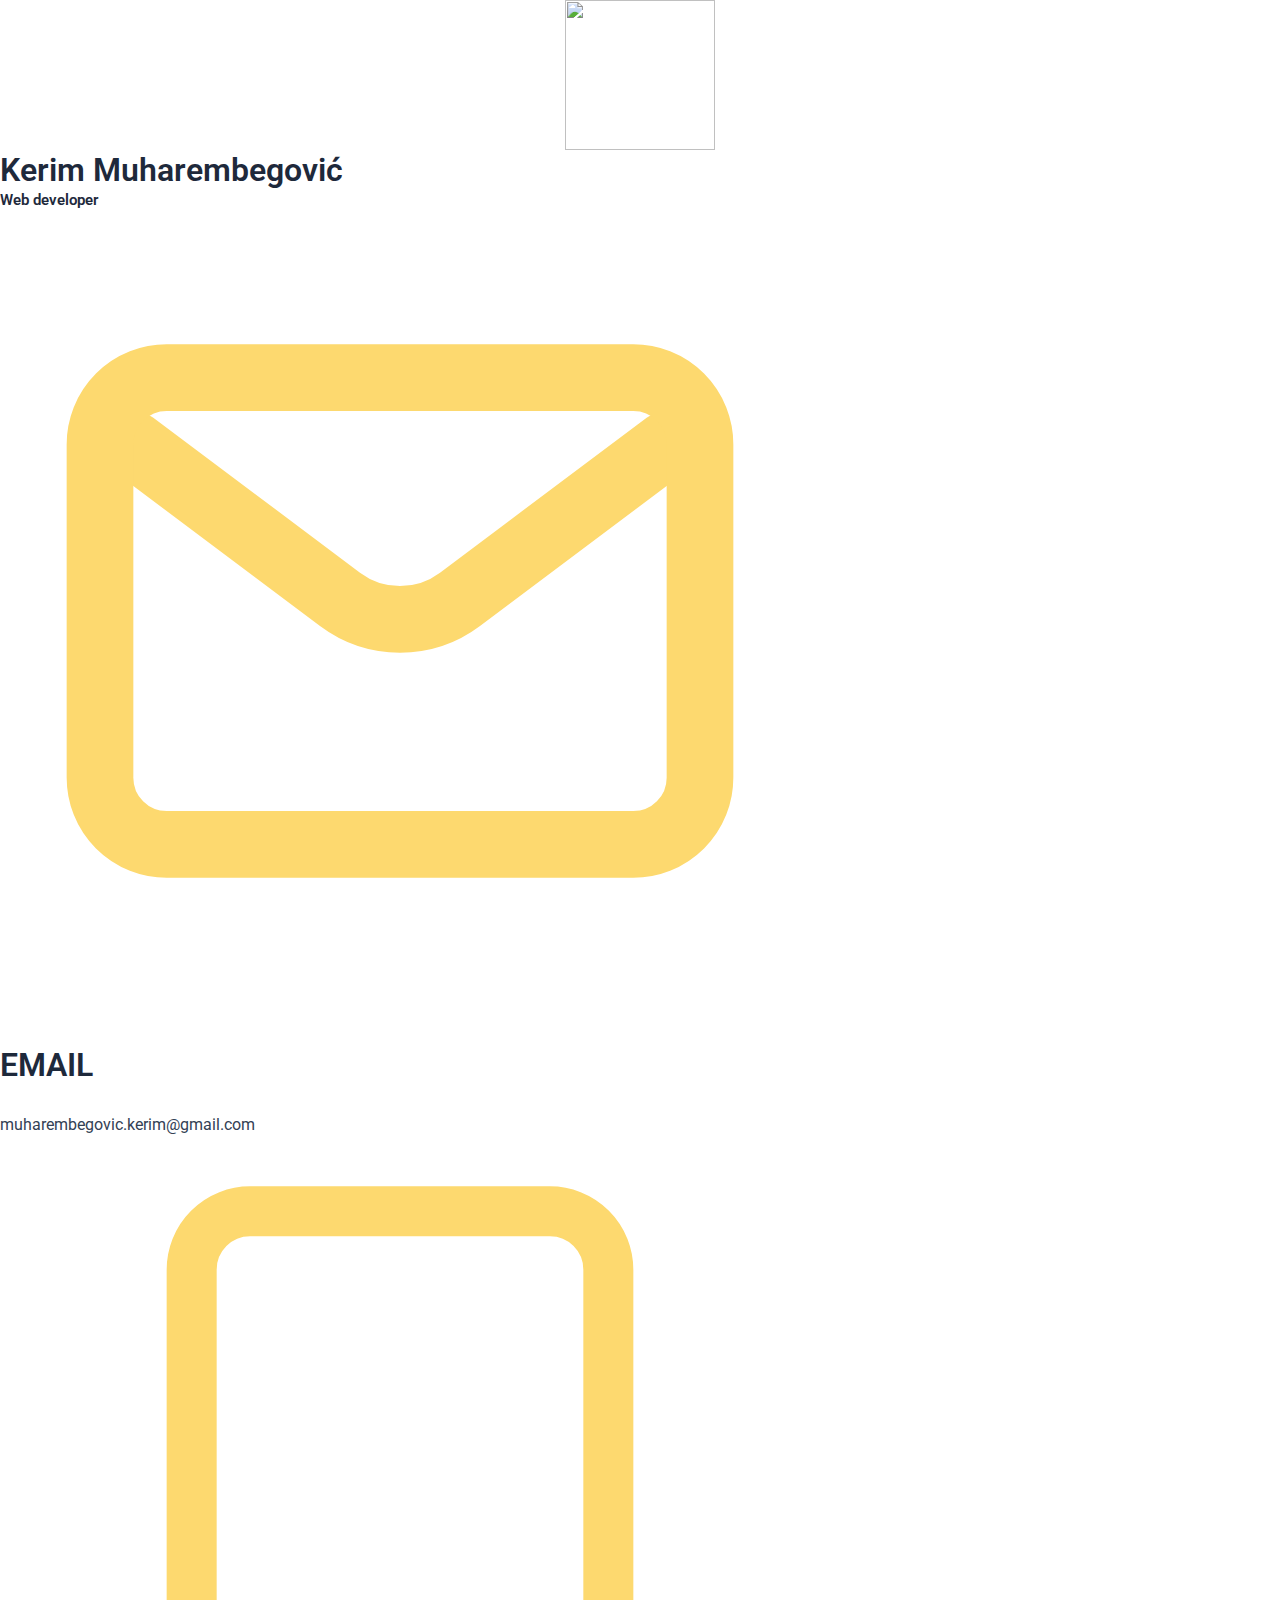
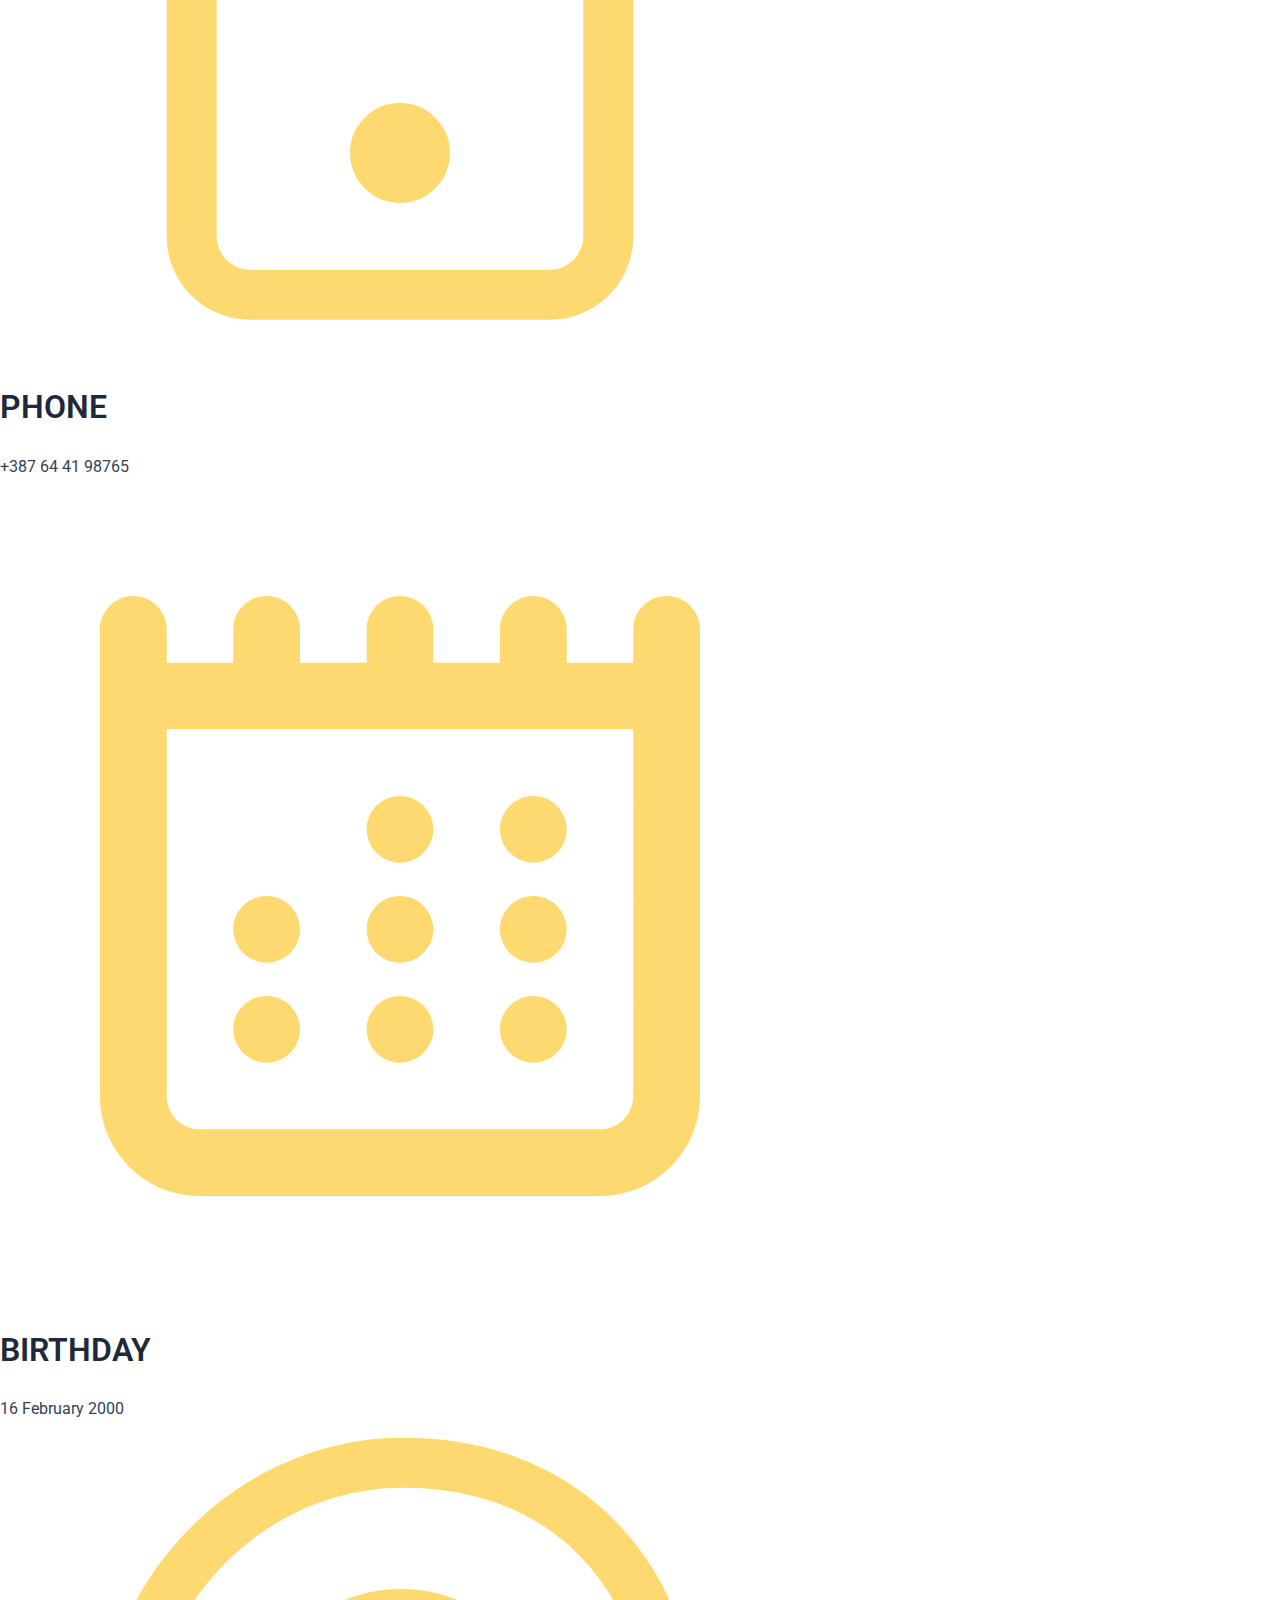
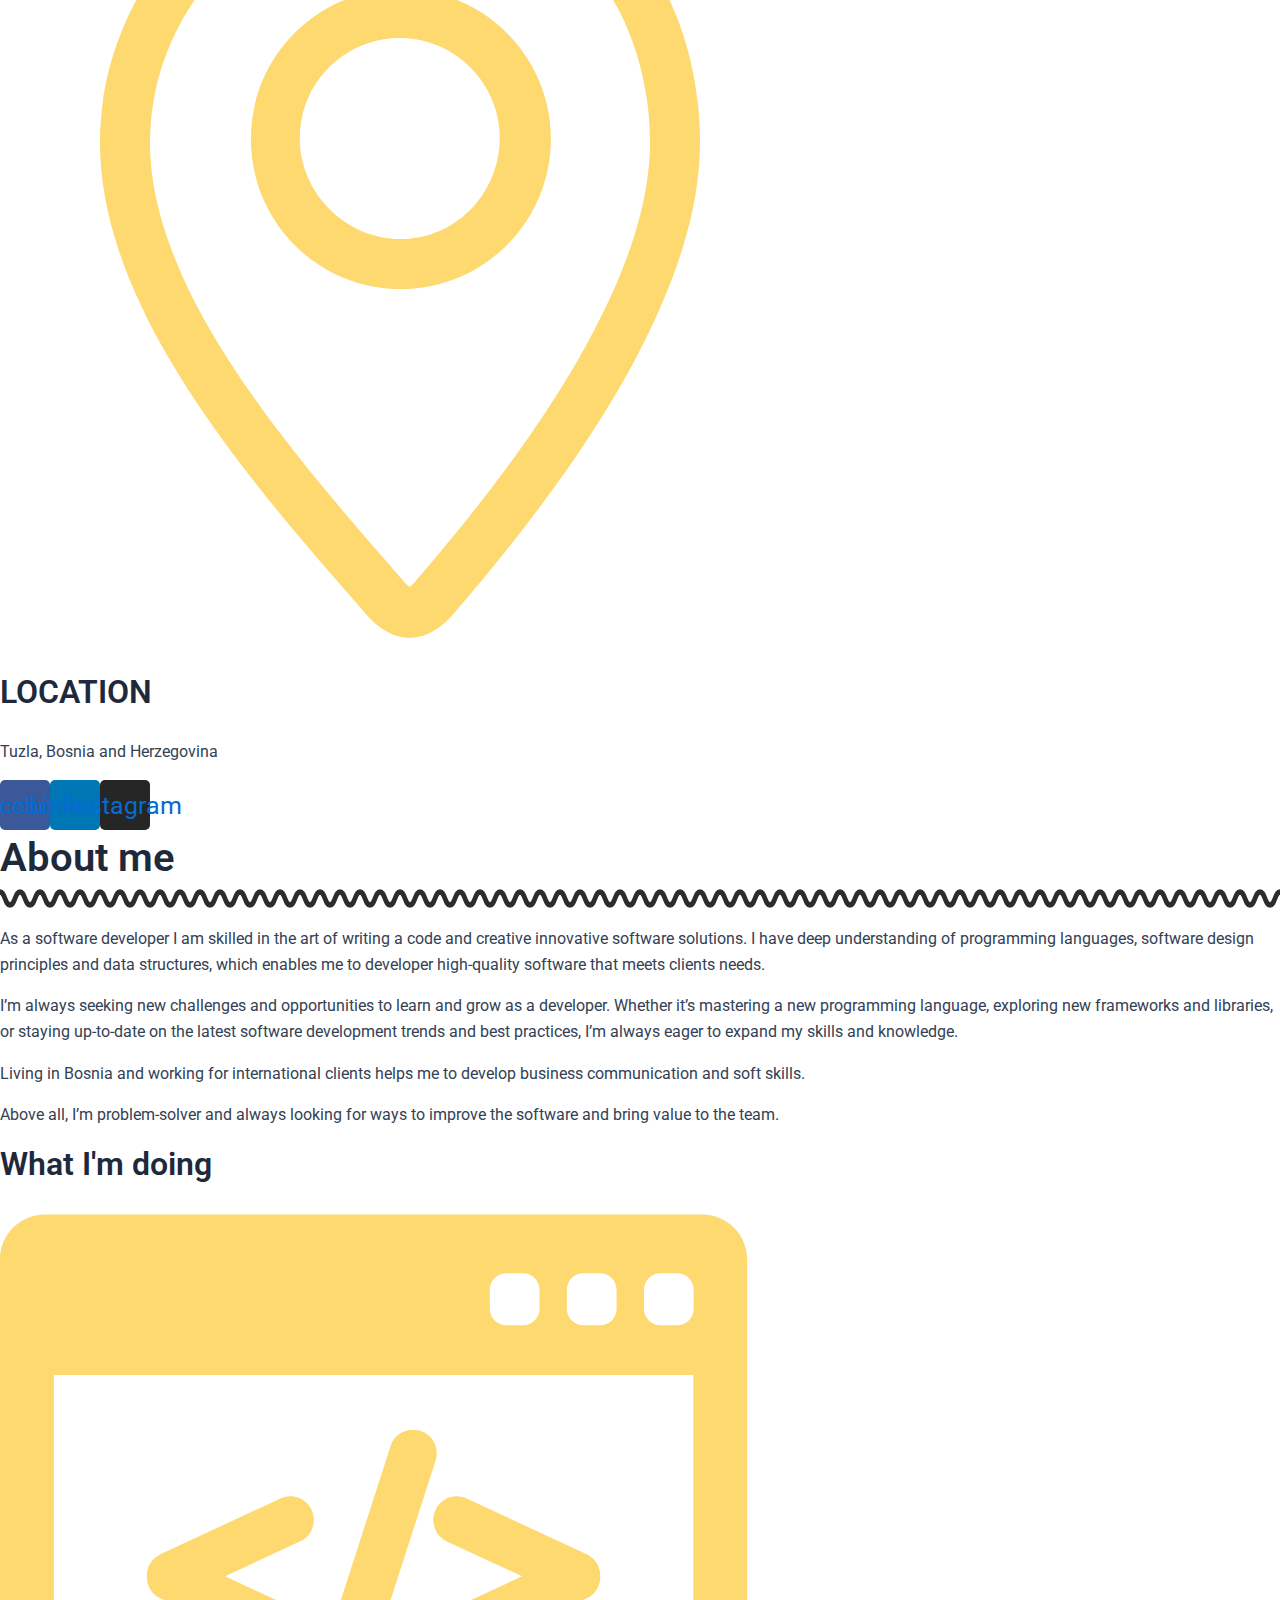
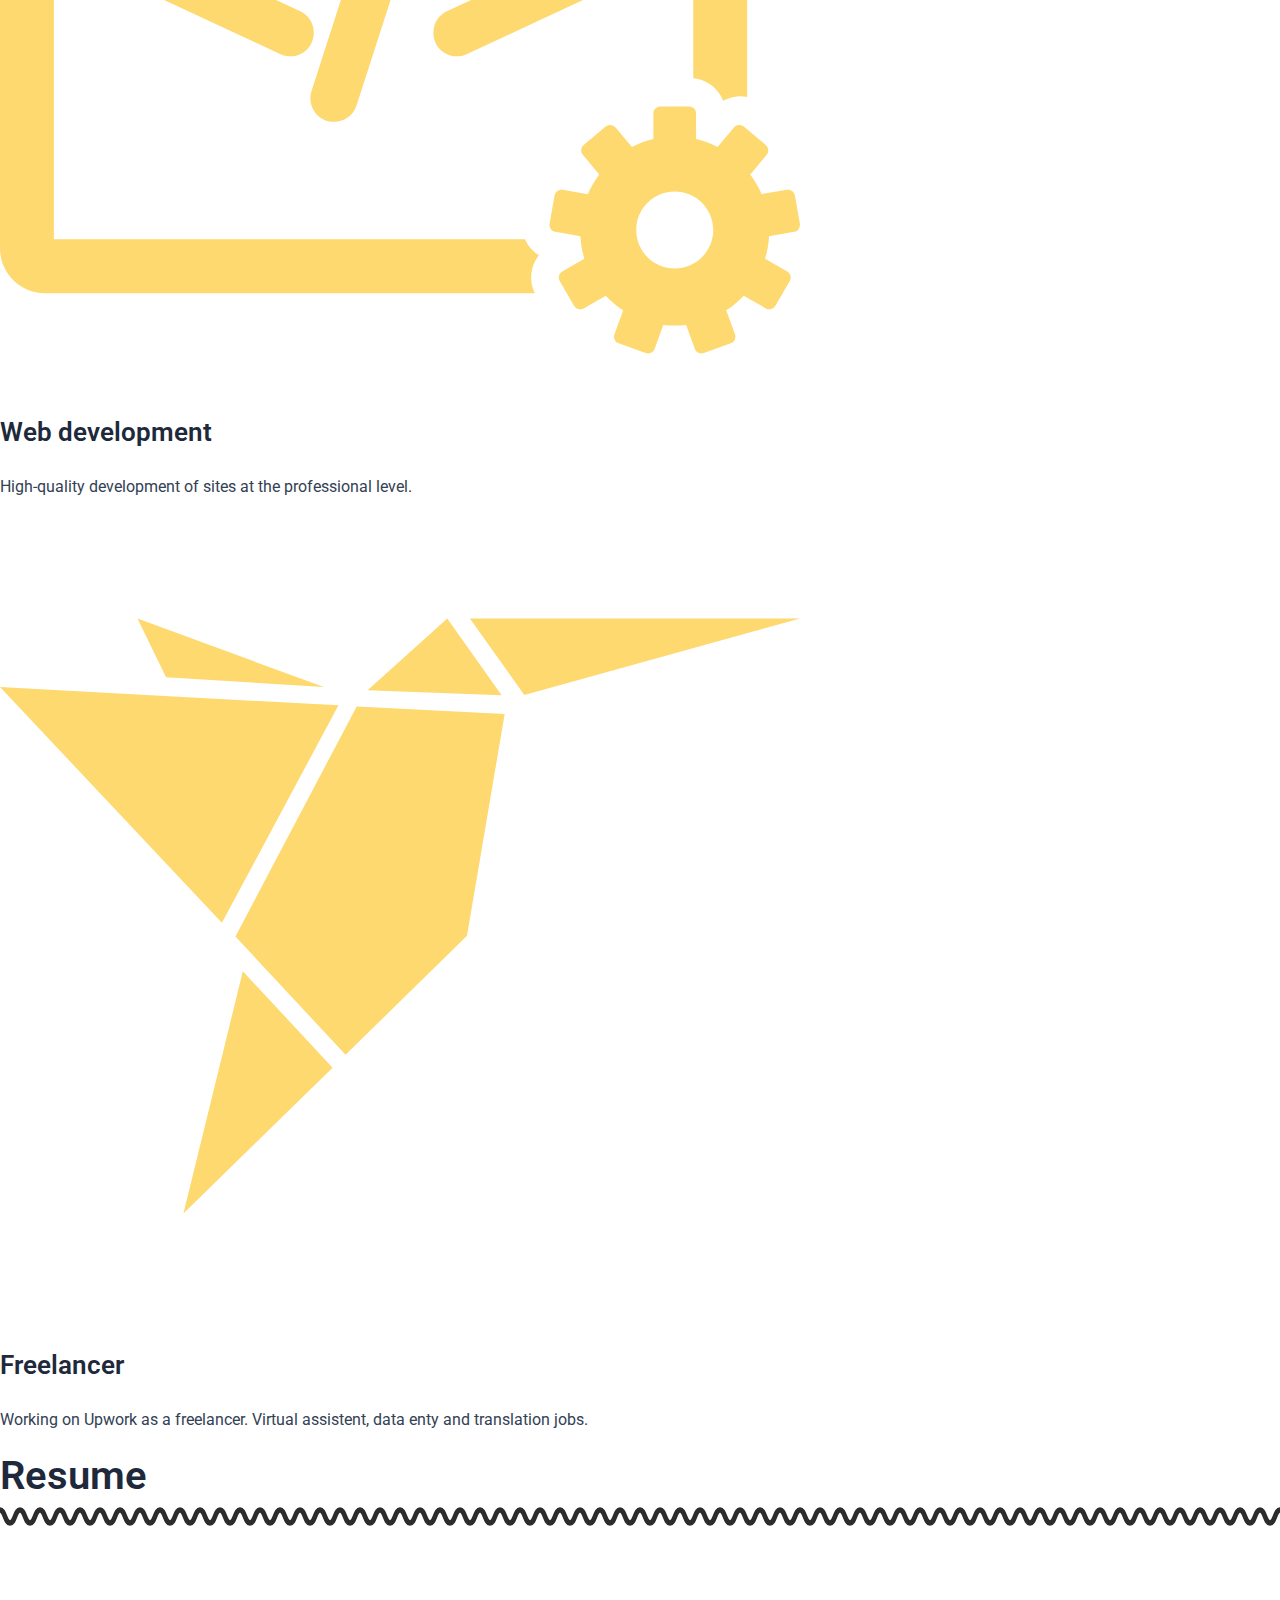
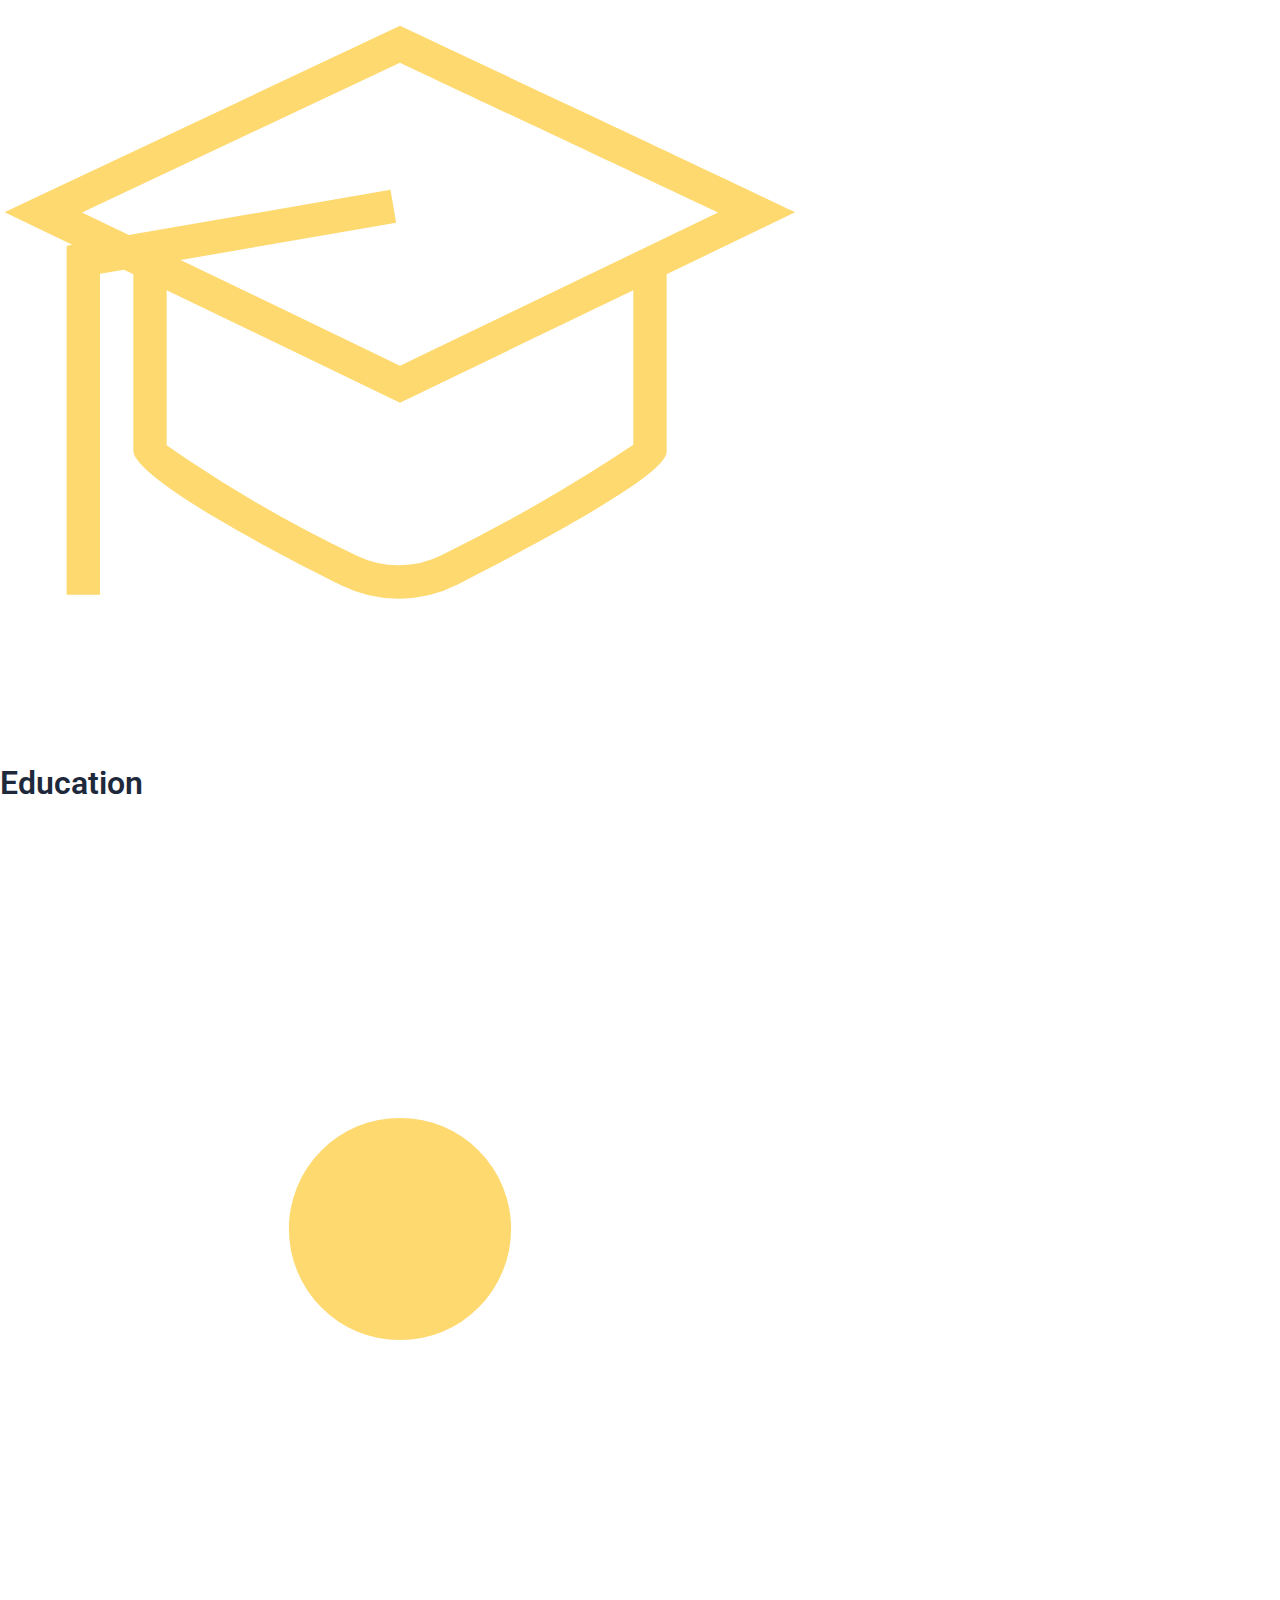
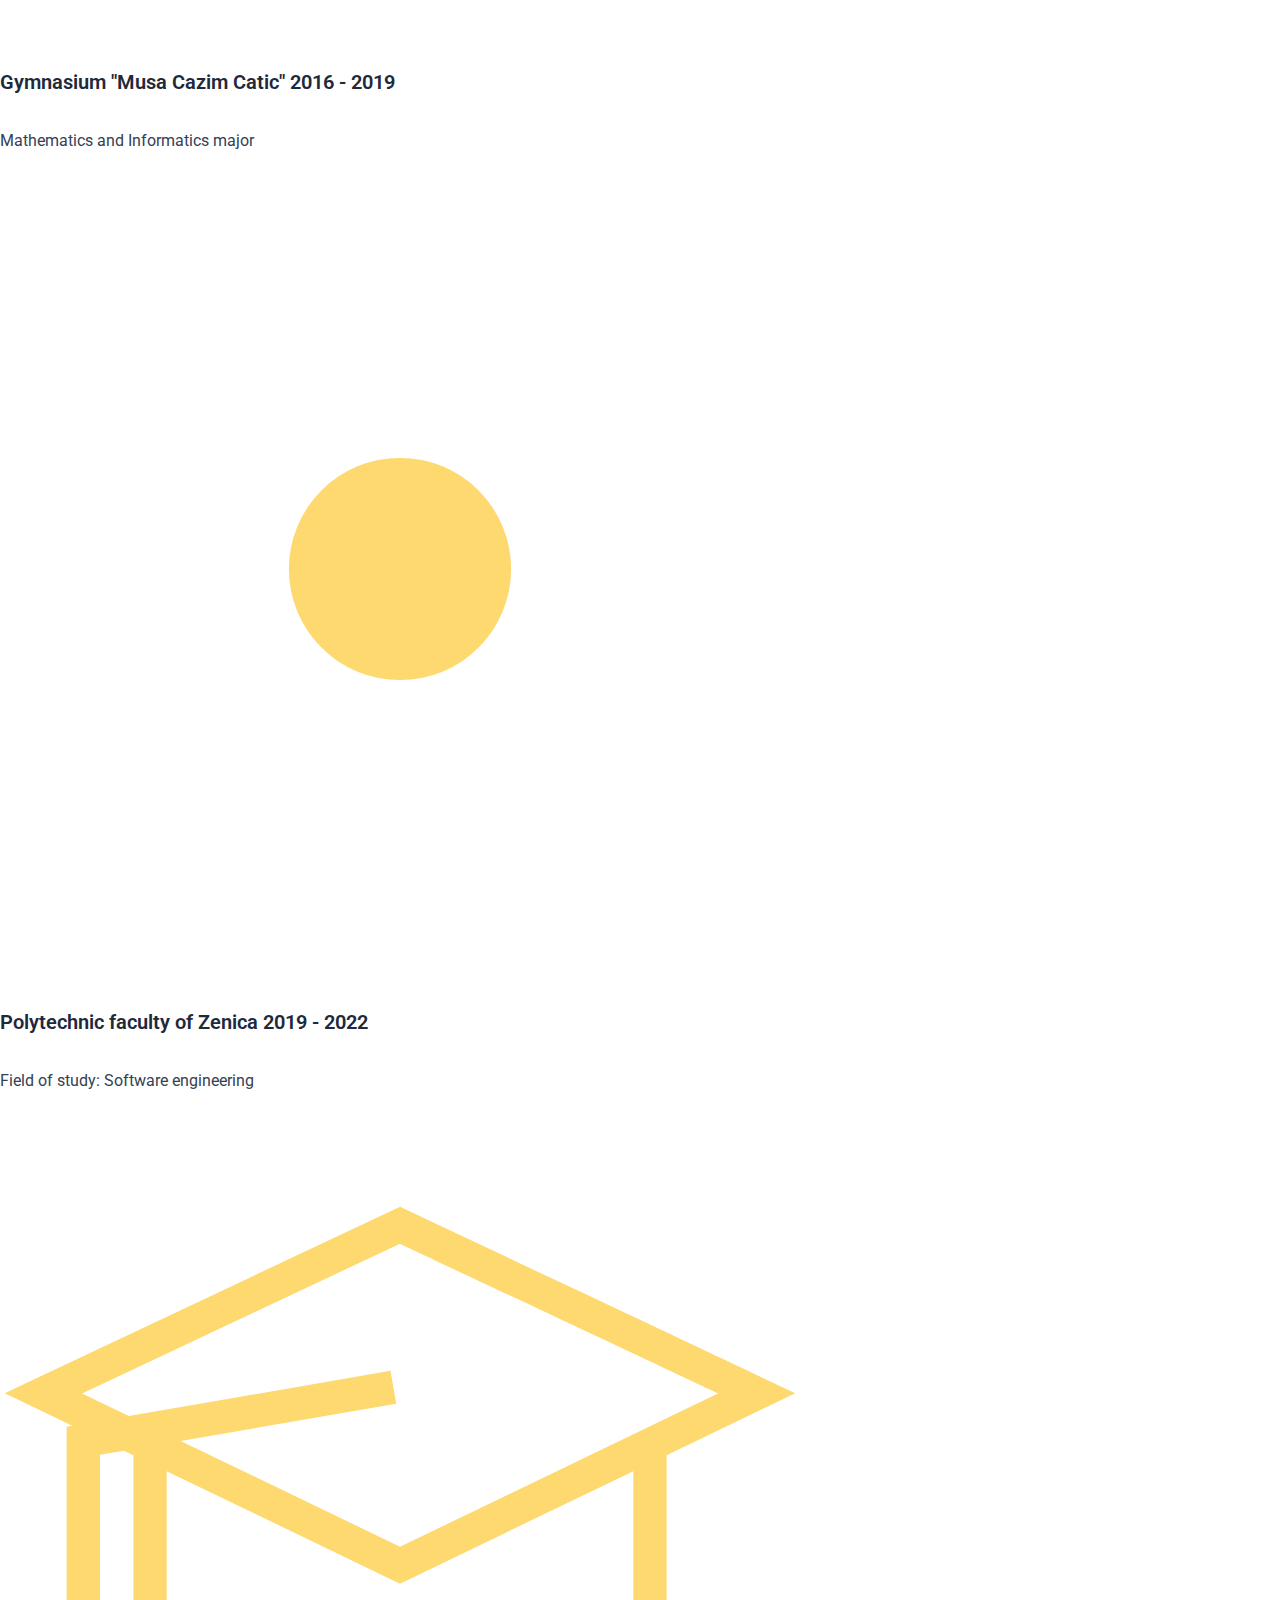
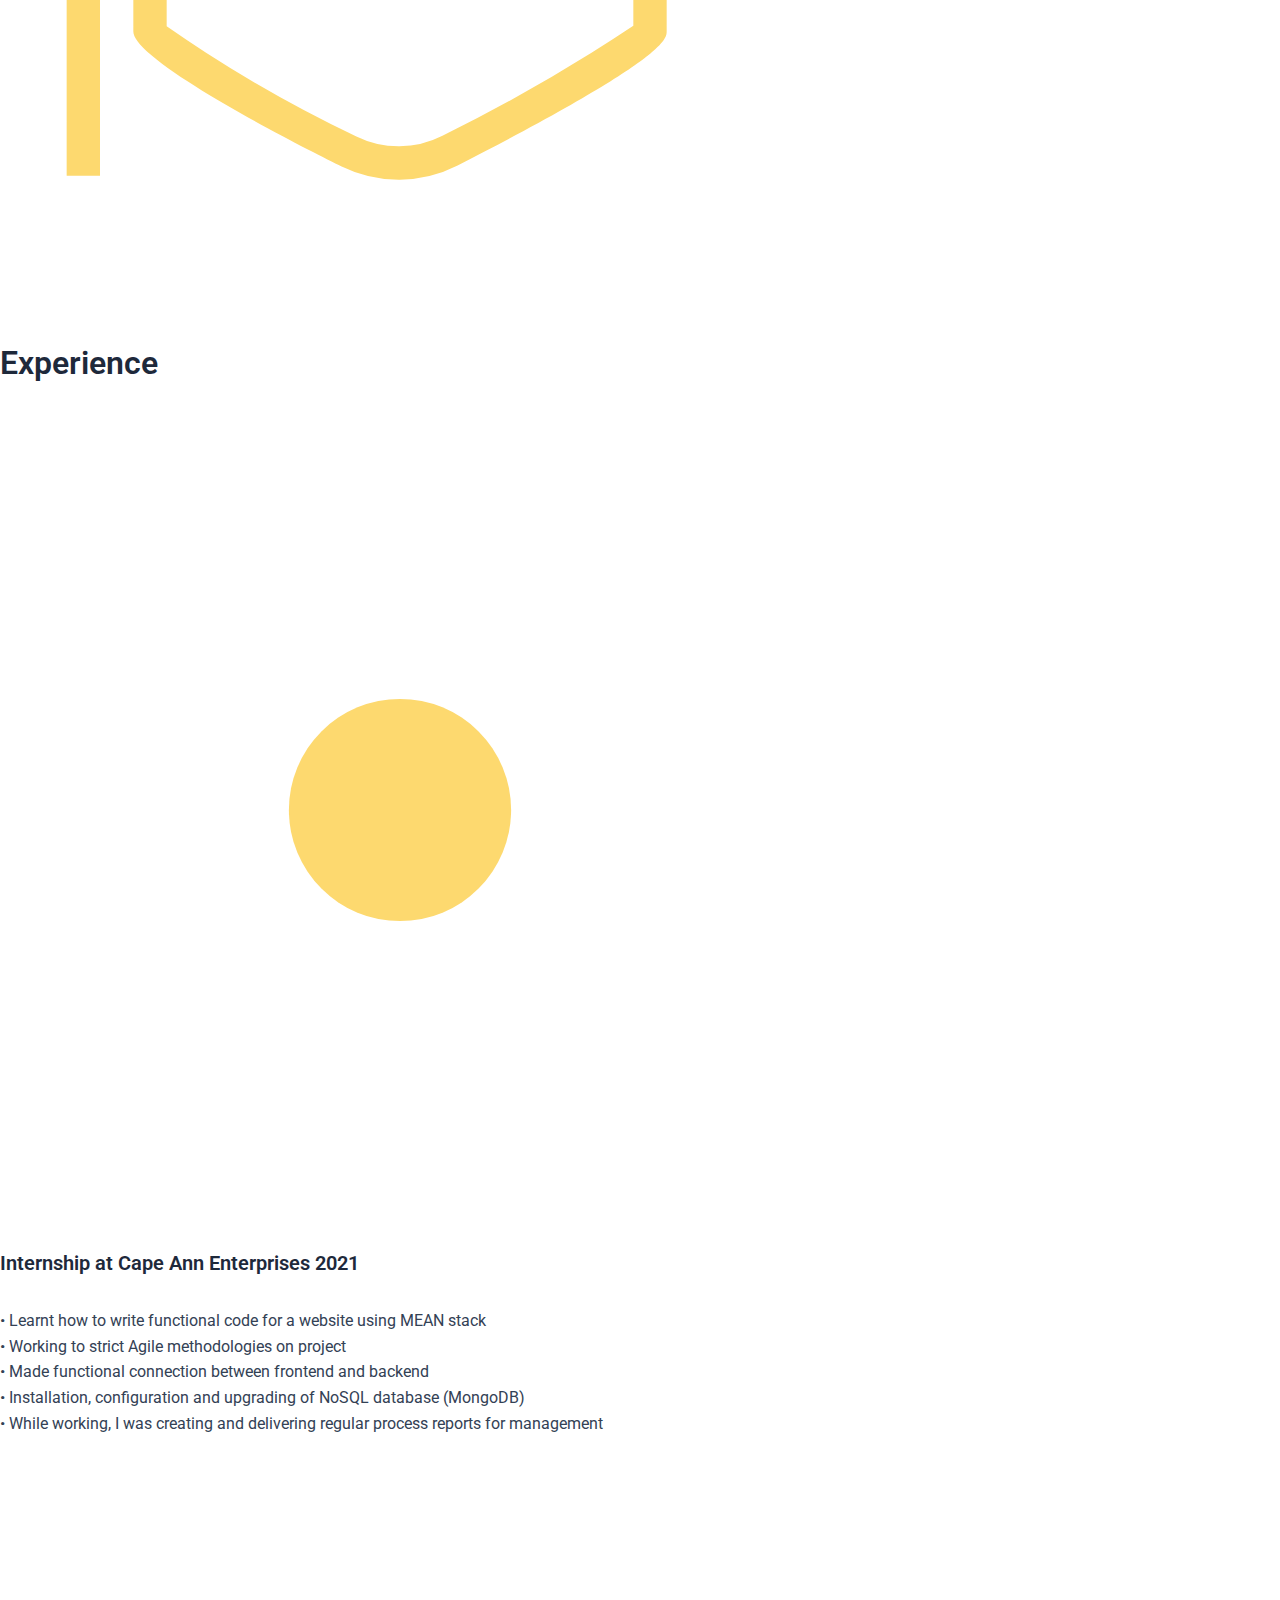
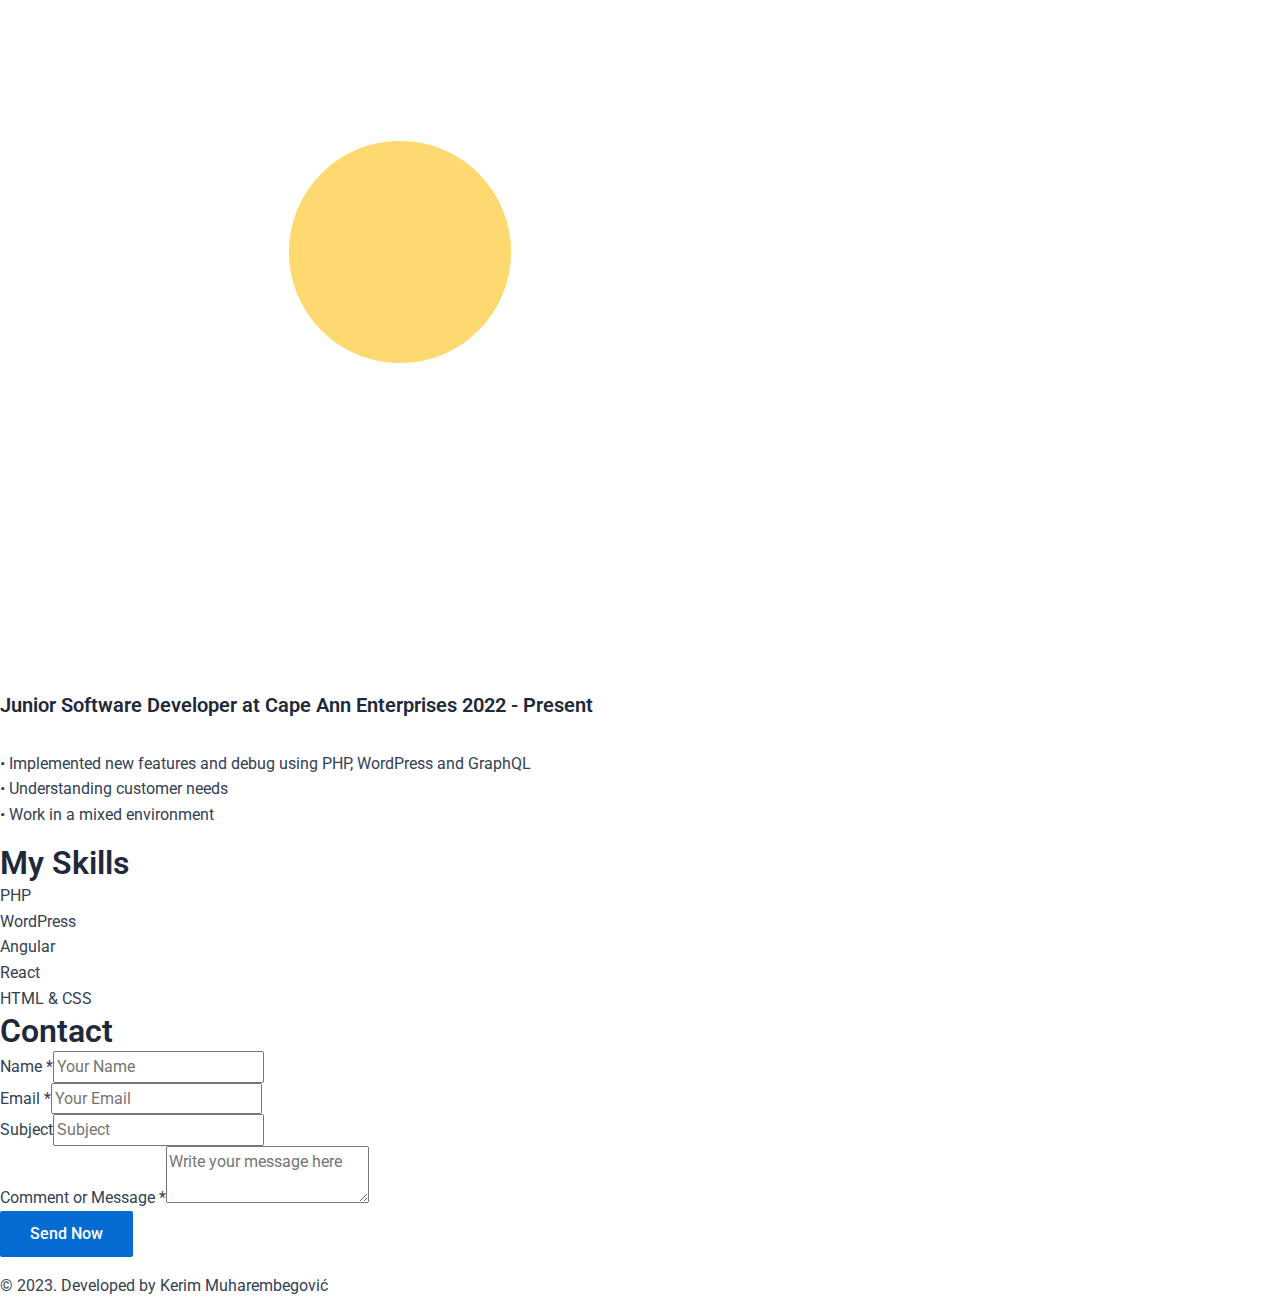
==== index.html @ a2df06af "site" ====
<!DOCTYPE html>
<html lang="en-US">
<head>
	<meta charset="UTF-8">
		<title>Test site</title>
<meta name="robots" content="max-image-preview:large">
<link rel="alternate" type="application/rss+xml" title="Test site &raquo; Feed" href="https://kerimmbegovic.github.io/portofolio-website/feed/">
<link rel="alternate" type="application/rss+xml" title="Test site &raquo; Comments Feed" href="https://kerimmbegovic.github.io/portofolio-website/comments/feed/">
<script>
window._wpemojiSettings = {"baseUrl":"https:\/\/s.w.org\/images\/core\/emoji\/14.0.0\/72x72\/","ext":".png","svgUrl":"https:\/\/s.w.org\/images\/core\/emoji\/14.0.0\/svg\/","svgExt":".svg","source":{"concatemoji":"https:\/\/kerimmbegovic.github.io\/portofolio-website\/wp-includes\/js\/wp-emoji-release.min.js?ver=6.1.1"}};
/*! This file is auto-generated */
!function(e,a,t){var n,r,o,i=a.createElement("canvas"),p=i.getContext&&i.getContext("2d");function s(e,t){var a=String.fromCharCode,e=(p.clearRect(0,0,i.width,i.height),p.fillText(a.apply(this,e),0,0),i.toDataURL());return p.clearRect(0,0,i.width,i.height),p.fillText(a.apply(this,t),0,0),e===i.toDataURL()}function c(e){var t=a.createElement("script");t.src=e,t.defer=t.type="text/javascript",a.getElementsByTagName("head")[0].appendChild(t)}for(o=Array("flag","emoji"),t.supports={everything:!0,everythingExceptFlag:!0},r=0;r<o.length;r++)t.supports[o[r]]=function(e){if(p&&p.fillText)switch(p.textBaseline="top",p.font="600 32px Arial",e){case"flag":return s([127987,65039,8205,9895,65039],[127987,65039,8203,9895,65039])?!1:!s([55356,56826,55356,56819],[55356,56826,8203,55356,56819])&&!s([55356,57332,56128,56423,56128,56418,56128,56421,56128,56430,56128,56423,56128,56447],[55356,57332,8203,56128,56423,8203,56128,56418,8203,56128,56421,8203,56128,56430,8203,56128,56423,8203,56128,56447]);case"emoji":return!s([129777,127995,8205,129778,127999],[129777,127995,8203,129778,127999])}return!1}(o[r]),t.supports.everything=t.supports.everything&&t.supports[o[r]],"flag"!==o[r]&&(t.supports.everythingExceptFlag=t.supports.everythingExceptFlag&&t.supports[o[r]]);t.supports.everythingExceptFlag=t.supports.everythingExceptFlag&&!t.supports.flag,t.DOMReady=!1,t.readyCallback=function(){t.DOMReady=!0},t.supports.everything||(n=function(){t.readyCallback()},a.addEventListener?(a.addEventListener("DOMContentLoaded",n,!1),e.addEventListener("load",n,!1)):(e.attachEvent("onload",n),a.attachEvent("onreadystatechange",function(){"complete"===a.readyState&&t.readyCallback()})),(e=t.source||{}).concatemoji?c(e.concatemoji):e.wpemoji&&e.twemoji&&(c(e.twemoji),c(e.wpemoji)))}(window,document,window._wpemojiSettings);
</script>
<style>img.wp-smiley,
img.emoji {
	display: inline !important;
	border: none !important;
	box-shadow: none !important;
	height: 1em !important;
	width: 1em !important;
	margin: 0 0.07em !important;
	vertical-align: -0.1em !important;
	background: none !important;
	padding: 0 !important;
}</style>
	<link rel="stylesheet" id="astra-theme-css-css" href="https://kerimmbegovic.github.io/portofolio-website/wp-content/themes/astra/assets/css/minified/main.min.css?ver=4.0.2" media="all">
<style id="astra-theme-css-inline-css">:root{--ast-container-default-xlg-padding:3em;--ast-container-default-lg-padding:3em;--ast-container-default-slg-padding:2em;--ast-container-default-md-padding:3em;--ast-container-default-sm-padding:3em;--ast-container-default-xs-padding:2.4em;--ast-container-default-xxs-padding:1.8em;--ast-code-block-background:#ECEFF3;--ast-comment-inputs-background:#F9FAFB;}html{font-size:100%;}a{color:var(--ast-global-color-0);}a:hover,a:focus{color:var(--ast-global-color-1);}body,button,input,select,textarea,.ast-button,.ast-custom-button{font-family:-apple-system,BlinkMacSystemFont,Segoe UI,Roboto,Oxygen-Sans,Ubuntu,Cantarell,Helvetica Neue,sans-serif;font-weight:400;font-size:16px;font-size:1rem;line-height:1.6em;}blockquote{color:var(--ast-global-color-3);}h1,.entry-content h1,h2,.entry-content h2,h3,.entry-content h3,h4,.entry-content h4,h5,.entry-content h5,h6,.entry-content h6,.site-title,.site-title a{font-weight:600;}.site-title{font-size:26px;font-size:1.625rem;display:block;}.site-header .site-description{font-size:15px;font-size:0.9375rem;display:none;}.entry-title{font-size:26px;font-size:1.625rem;}h1,.entry-content h1{font-size:40px;font-size:2.5rem;font-weight:600;line-height:1.4em;}h2,.entry-content h2{font-size:32px;font-size:2rem;font-weight:600;line-height:1.25em;}h3,.entry-content h3{font-size:26px;font-size:1.625rem;font-weight:600;line-height:1.2em;}h4,.entry-content h4{font-size:24px;font-size:1.5rem;line-height:1.2em;font-weight:600;}h5,.entry-content h5{font-size:20px;font-size:1.25rem;line-height:1.2em;font-weight:600;}h6,.entry-content h6{font-size:16px;font-size:1rem;line-height:1.25em;font-weight:600;}::selection{background-color:var(--ast-global-color-0);color:#ffffff;}body,h1,.entry-title a,.entry-content h1,h2,.entry-content h2,h3,.entry-content h3,h4,.entry-content h4,h5,.entry-content h5,h6,.entry-content h6{color:var(--ast-global-color-3);}.tagcloud a:hover,.tagcloud a:focus,.tagcloud a.current-item{color:#ffffff;border-color:var(--ast-global-color-0);background-color:var(--ast-global-color-0);}input:focus,input[type="text"]:focus,input[type="email"]:focus,input[type="url"]:focus,input[type="password"]:focus,input[type="reset"]:focus,input[type="search"]:focus,textarea:focus{border-color:var(--ast-global-color-0);}input[type="radio"]:checked,input[type=reset],input[type="checkbox"]:checked,input[type="checkbox"]:hover:checked,input[type="checkbox"]:focus:checked,input[type=range]::-webkit-slider-thumb{border-color:var(--ast-global-color-0);background-color:var(--ast-global-color-0);box-shadow:none;}.site-footer a:hover + .post-count,.site-footer a:focus + .post-count{background:var(--ast-global-color-0);border-color:var(--ast-global-color-0);}.single .nav-links .nav-previous,.single .nav-links .nav-next{color:var(--ast-global-color-0);}.entry-meta,.entry-meta *{line-height:1.45;color:var(--ast-global-color-0);}.entry-meta a:hover,.entry-meta a:hover *,.entry-meta a:focus,.entry-meta a:focus *,.page-links > .page-link,.page-links .page-link:hover,.post-navigation a:hover{color:var(--ast-global-color-1);}#cat option,.secondary .calendar_wrap thead a,.secondary .calendar_wrap thead a:visited{color:var(--ast-global-color-0);}.secondary .calendar_wrap #today,.ast-progress-val span{background:var(--ast-global-color-0);}.secondary a:hover + .post-count,.secondary a:focus + .post-count{background:var(--ast-global-color-0);border-color:var(--ast-global-color-0);}.calendar_wrap #today > a{color:#ffffff;}.page-links .page-link,.single .post-navigation a{color:var(--ast-global-color-0);}.ast-archive-title{color:var(--ast-global-color-2);}.widget-title{font-size:22px;font-size:1.375rem;color:var(--ast-global-color-2);}.ast-single-post .entry-content a,.ast-comment-content a:not(.ast-comment-edit-reply-wrap a){text-decoration:underline;}.ast-single-post .wp-block-button .wp-block-button__link,.ast-single-post .elementor-button-wrapper .elementor-button,.ast-single-post .entry-content .uagb-tab a,.ast-single-post .entry-content .uagb-ifb-cta a,.ast-single-post .entry-content .wp-block-uagb-buttons a,.ast-single-post .entry-content .uabb-module-content a,.ast-single-post .entry-content .uagb-post-grid a,.ast-single-post .entry-content .uagb-timeline a,.ast-single-post .entry-content .uagb-toc__wrap a,.ast-single-post .entry-content .uagb-taxomony-box a,.ast-single-post .entry-content .woocommerce a,.entry-content .wp-block-latest-posts > li > a,.ast-single-post .entry-content .wp-block-file__button{text-decoration:none;}.ast-logo-title-inline .site-logo-img{padding-right:1em;}.ast-page-builder-template .hentry {margin: 0;}.ast-page-builder-template .site-content > .ast-container {max-width: 100%;padding: 0;}.ast-page-builder-template .site-content #primary {padding: 0;margin: 0;}.ast-page-builder-template .no-results {text-align: center;margin: 4em auto;}.ast-page-builder-template .ast-pagination {padding: 2em;}.ast-page-builder-template .entry-header.ast-no-title.ast-no-thumbnail {margin-top: 0;}.ast-page-builder-template .entry-header.ast-header-without-markup {margin-top: 0;margin-bottom: 0;}.ast-page-builder-template .entry-header.ast-no-title.ast-no-meta {margin-bottom: 0;}.ast-page-builder-template.single .post-navigation {padding-bottom: 2em;}.ast-page-builder-template.single-post .site-content > .ast-container {max-width: 100%;}.ast-page-builder-template .entry-header {margin-top: 2em;margin-left: auto;margin-right: auto;}.ast-page-builder-template .ast-archive-description {margin: 2em auto 0;padding-left: 20px;padding-right: 20px;}.ast-page-builder-template .ast-row {margin-left: 0;margin-right: 0;}.single.ast-page-builder-template .entry-header + .entry-content {margin-bottom: 2em;}@media(min-width: 921px) {.ast-page-builder-template.archive.ast-right-sidebar .ast-row article,.ast-page-builder-template.archive.ast-left-sidebar .ast-row article {padding-left: 0;padding-right: 0;}}@media (max-width:921px){#ast-desktop-header{display:none;}}@media (min-width:921px){#ast-mobile-header{display:none;}}.wp-block-buttons.aligncenter{justify-content:center;}@media (max-width:921px){.ast-theme-transparent-header #primary,.ast-theme-transparent-header #secondary{padding:0;}}@media (max-width:921px){.ast-plain-container.ast-no-sidebar #primary{padding:0;}}.ast-plain-container.ast-no-sidebar #primary{margin-top:0;margin-bottom:0;}.wp-block-button.is-style-outline .wp-block-button__link{border-color:var(--ast-global-color-0);}.wp-block-button.is-style-outline > .wp-block-button__link:not(.has-text-color),.wp-block-button.wp-block-button__link.is-style-outline:not(.has-text-color){color:var(--ast-global-color-0);}.wp-block-button.is-style-outline .wp-block-button__link:hover,.wp-block-button.is-style-outline .wp-block-button__link:focus{color:#ffffff !important;background-color:var(--ast-global-color-1);border-color:var(--ast-global-color-1);}.post-page-numbers.current .page-link,.ast-pagination .page-numbers.current{color:#ffffff;border-color:var(--ast-global-color-0);background-color:var(--ast-global-color-0);border-radius:2px;}h1.widget-title{font-weight:600;}h2.widget-title{font-weight:600;}h3.widget-title{font-weight:600;}#page{display:flex;flex-direction:column;min-height:100vh;}.ast-404-layout-1 h1.page-title{color:var(--ast-global-color-2);}.single .post-navigation a{line-height:1em;height:inherit;}.error-404 .page-sub-title{font-size:1.5rem;font-weight:inherit;}.search .site-content .content-area .search-form{margin-bottom:0;}#page .site-content{flex-grow:1;}.widget{margin-bottom:3.5em;}#secondary li{line-height:1.5em;}#secondary .wp-block-group h2{margin-bottom:0.7em;}#secondary h2{font-size:1.7rem;}.ast-separate-container .ast-article-post,.ast-separate-container .ast-article-single,.ast-separate-container .ast-comment-list li.depth-1,.ast-separate-container .comment-respond{padding:3em;}.ast-separate-container .ast-comment-list li.depth-1,.hentry{margin-bottom:2em;}.ast-separate-container .ast-archive-description,.ast-separate-container .ast-author-box{background-color:var(--ast-global-color-5);border-bottom:1px solid var(--ast-border-color);}.ast-separate-container .comments-title{padding:2em 2em 0 2em;}.ast-page-builder-template .comment-form-textarea,.ast-comment-formwrap .ast-grid-common-col{padding:0;}.ast-comment-formwrap{padding:0 20px;display:inline-flex;column-gap:20px;}.archive.ast-page-builder-template .entry-header{margin-top:2em;}.ast-page-builder-template .ast-comment-formwrap{width:100%;}.entry-title{margin-bottom:0.5em;}.ast-archive-description p{font-size:inherit;font-weight:inherit;line-height:inherit;}@media (min-width:921px){.ast-left-sidebar.ast-page-builder-template #secondary,.archive.ast-right-sidebar.ast-page-builder-template .site-main{padding-left:20px;padding-right:20px;}}@media (max-width:544px){.ast-comment-formwrap.ast-row{column-gap:10px;display:inline-block;}#ast-commentform .ast-grid-common-col{position:relative;width:100%;}}@media (min-width:1201px){.ast-separate-container .ast-article-post,.ast-separate-container .ast-article-single,.ast-separate-container .ast-author-box,.ast-separate-container .ast-404-layout-1,.ast-separate-container .no-results{padding:3em;}}@media (max-width:921px){.ast-separate-container #primary,.ast-separate-container #secondary{padding:1.5em 0;}#primary,#secondary{padding:1.5em 0;margin:0;}.ast-left-sidebar #content > .ast-container{display:flex;flex-direction:column-reverse;width:100%;}}@media (min-width:922px){.ast-separate-container.ast-right-sidebar #primary,.ast-separate-container.ast-left-sidebar #primary{border:0;}.search-no-results.ast-separate-container #primary{margin-bottom:4em;}}.wp-block-button .wp-block-button__link{color:#ffffff;}.wp-block-button .wp-block-button__link:hover,.wp-block-button .wp-block-button__link:focus{color:#ffffff;background-color:var(--ast-global-color-1);border-color:var(--ast-global-color-1);}.elementor-widget-heading h1.elementor-heading-title{line-height:1.4em;}.elementor-widget-heading h2.elementor-heading-title{line-height:1.25em;}.elementor-widget-heading h3.elementor-heading-title{line-height:1.2em;}.elementor-widget-heading h4.elementor-heading-title{line-height:1.2em;}.elementor-widget-heading h5.elementor-heading-title{line-height:1.2em;}.elementor-widget-heading h6.elementor-heading-title{line-height:1.25em;}.wp-block-button .wp-block-button__link,.wp-block-search .wp-block-search__button,body .wp-block-file .wp-block-file__button{border-color:var(--ast-global-color-0);background-color:var(--ast-global-color-0);color:#ffffff;font-family:inherit;font-weight:500;line-height:1em;font-size:16px;font-size:1rem;border-radius:2px;padding-top:15px;padding-right:30px;padding-bottom:15px;padding-left:30px;}@media (max-width:921px){.wp-block-button .wp-block-button__link,.wp-block-search .wp-block-search__button,body .wp-block-file .wp-block-file__button{padding-top:14px;padding-right:28px;padding-bottom:14px;padding-left:28px;}}@media (max-width:544px){.wp-block-button .wp-block-button__link,.wp-block-search .wp-block-search__button,body .wp-block-file .wp-block-file__button{padding-top:12px;padding-right:24px;padding-bottom:12px;padding-left:24px;}}.menu-toggle,button,.ast-button,.ast-custom-button,.button,input#submit,input[type="button"],input[type="submit"],input[type="reset"],form[CLASS*="wp-block-search__"].wp-block-search .wp-block-search__inside-wrapper .wp-block-search__button,body .wp-block-file .wp-block-file__button,.search .search-submit{border-style:solid;border-top-width:0;border-right-width:0;border-left-width:0;border-bottom-width:0;color:#ffffff;border-color:var(--ast-global-color-0);background-color:var(--ast-global-color-0);border-radius:2px;padding-top:15px;padding-right:30px;padding-bottom:15px;padding-left:30px;font-family:inherit;font-weight:500;font-size:16px;font-size:1rem;line-height:1em;}button:focus,.menu-toggle:hover,button:hover,.ast-button:hover,.ast-custom-button:hover .button:hover,.ast-custom-button:hover ,input[type=reset]:hover,input[type=reset]:focus,input#submit:hover,input#submit:focus,input[type="button"]:hover,input[type="button"]:focus,input[type="submit"]:hover,input[type="submit"]:focus,form[CLASS*="wp-block-search__"].wp-block-search .wp-block-search__inside-wrapper .wp-block-search__button:hover,form[CLASS*="wp-block-search__"].wp-block-search .wp-block-search__inside-wrapper .wp-block-search__button:focus,body .wp-block-file .wp-block-file__button:hover,body .wp-block-file .wp-block-file__button:focus{color:#ffffff;background-color:var(--ast-global-color-1);border-color:var(--ast-global-color-1);}form[CLASS*="wp-block-search__"].wp-block-search .wp-block-search__inside-wrapper .wp-block-search__button.has-icon{padding-top:calc(15px - 3px);padding-right:calc(30px - 3px);padding-bottom:calc(15px - 3px);padding-left:calc(30px - 3px);}@media (min-width:544px){.ast-container{max-width:100%;}}@media (max-width:544px){.ast-separate-container .ast-article-post,.ast-separate-container .ast-article-single,.ast-separate-container .comments-title,.ast-separate-container .ast-archive-description{padding:1.5em 1em;}.ast-separate-container #content .ast-container{padding-left:0.54em;padding-right:0.54em;}.ast-separate-container .ast-comment-list li.depth-1{padding:1.5em 1em;margin-bottom:1.5em;}.ast-separate-container .ast-comment-list .bypostauthor{padding:.5em;}.ast-search-menu-icon.ast-dropdown-active .search-field{width:170px;}.menu-toggle,button,.ast-button,.button,input#submit,input[type="button"],input[type="submit"],input[type="reset"]{padding-top:12px;padding-right:24px;padding-bottom:12px;padding-left:24px;}}@media (max-width:921px){.menu-toggle,button,.ast-button,.button,input#submit,input[type="button"],input[type="submit"],input[type="reset"]{padding-top:14px;padding-right:28px;padding-bottom:14px;padding-left:28px;}.ast-mobile-header-stack .main-header-bar .ast-search-menu-icon{display:inline-block;}.ast-header-break-point.ast-header-custom-item-outside .ast-mobile-header-stack .main-header-bar .ast-search-icon{margin:0;}.ast-comment-avatar-wrap img{max-width:2.5em;}.ast-separate-container .ast-comment-list li.depth-1{padding:1.5em 2.14em;}.ast-separate-container .comment-respond{padding:2em 2.14em;}.ast-comment-meta{padding:0 1.8888em 1.3333em;}}.ast-separate-container{background-color:var(--ast-global-color-4);;}@media (max-width:921px){.site-title{display:block;}.site-header .site-description{display:none;}.entry-title{font-size:30px;}h1,.entry-content h1{font-size:30px;}h2,.entry-content h2{font-size:25px;}h3,.entry-content h3{font-size:20px;}}@media (max-width:544px){.site-title{display:block;}.site-header .site-description{display:none;}.entry-title{font-size:30px;}h1,.entry-content h1{font-size:30px;}h2,.entry-content h2{font-size:25px;}h3,.entry-content h3{font-size:20px;}}@media (max-width:921px){html{font-size:91.2%;}}@media (max-width:544px){html{font-size:91.2%;}}@media (min-width:922px){.ast-container{max-width:1240px;}}@media (min-width:922px){.site-content .ast-container{display:flex;}}@media (max-width:921px){.site-content .ast-container{flex-direction:column;}}@media (min-width:922px){.main-header-menu .sub-menu .menu-item.ast-left-align-sub-menu:hover > .sub-menu,.main-header-menu .sub-menu .menu-item.ast-left-align-sub-menu.focus > .sub-menu{margin-left:-0px;}}blockquote,cite {font-style: initial;}.wp-block-file {display: flex;align-items: center;flex-wrap: wrap;justify-content: space-between;}.wp-block-pullquote {border: none;}.wp-block-pullquote blockquote::before {content: "\201D";font-family: "Helvetica",sans-serif;display: flex;transform: rotate( 180deg );font-size: 6rem;font-style: normal;line-height: 1;font-weight: bold;align-items: center;justify-content: center;}.has-text-align-right > blockquote::before {justify-content: flex-start;}.has-text-align-left > blockquote::before {justify-content: flex-end;}figure.wp-block-pullquote.is-style-solid-color blockquote {max-width: 100%;text-align: inherit;}html body {--wp--custom--ast-default-block-top-padding: 3em;--wp--custom--ast-default-block-right-padding: 3em;--wp--custom--ast-default-block-bottom-padding: 3em;--wp--custom--ast-default-block-left-padding: 3em;--wp--custom--ast-container-width: 1200px;--wp--custom--ast-content-width-size: 1200px;--wp--custom--ast-wide-width-size: calc(1200px + var(--wp--custom--ast-default-block-left-padding) + var(--wp--custom--ast-default-block-right-padding));}.ast-narrow-container {--wp--custom--ast-content-width-size: 750px;--wp--custom--ast-wide-width-size: 750px;}@media(max-width: 921px) {html body {--wp--custom--ast-default-block-top-padding: 3em;--wp--custom--ast-default-block-right-padding: 2em;--wp--custom--ast-default-block-bottom-padding: 3em;--wp--custom--ast-default-block-left-padding: 2em;}}@media(max-width: 544px) {html body {--wp--custom--ast-default-block-top-padding: 3em;--wp--custom--ast-default-block-right-padding: 1.5em;--wp--custom--ast-default-block-bottom-padding: 3em;--wp--custom--ast-default-block-left-padding: 1.5em;}}.entry-content > .wp-block-group,.entry-content > .wp-block-cover,.entry-content > .wp-block-columns {padding-top: var(--wp--custom--ast-default-block-top-padding);padding-right: var(--wp--custom--ast-default-block-right-padding);padding-bottom: var(--wp--custom--ast-default-block-bottom-padding);padding-left: var(--wp--custom--ast-default-block-left-padding);}.ast-plain-container.ast-no-sidebar .entry-content > .alignfull,.ast-page-builder-template .ast-no-sidebar .entry-content > .alignfull {margin-left: calc( -50vw + 50%);margin-right: calc( -50vw + 50%);max-width: 100vw;width: 100vw;}.ast-plain-container.ast-no-sidebar .entry-content .alignfull .alignfull,.ast-page-builder-template.ast-no-sidebar .entry-content .alignfull .alignfull,.ast-plain-container.ast-no-sidebar .entry-content .alignfull .alignwide,.ast-page-builder-template.ast-no-sidebar .entry-content .alignfull .alignwide,.ast-plain-container.ast-no-sidebar .entry-content .alignwide .alignfull,.ast-page-builder-template.ast-no-sidebar .entry-content .alignwide .alignfull,.ast-plain-container.ast-no-sidebar .entry-content .alignwide .alignwide,.ast-page-builder-template.ast-no-sidebar .entry-content .alignwide .alignwide,.ast-plain-container.ast-no-sidebar .entry-content .wp-block-column .alignfull,.ast-page-builder-template.ast-no-sidebar .entry-content .wp-block-column .alignfull,.ast-plain-container.ast-no-sidebar .entry-content .wp-block-column .alignwide,.ast-page-builder-template.ast-no-sidebar .entry-content .wp-block-column .alignwide {margin-left: auto;margin-right: auto;width: 100%;}[ast-blocks-layout] .wp-block-separator:not(.is-style-dots) {height: 0;}[ast-blocks-layout] .wp-block-separator {margin: 20px auto;}[ast-blocks-layout] .wp-block-separator:not(.is-style-wide):not(.is-style-dots) {max-width: 100px;}[ast-blocks-layout] .wp-block-separator.has-background {padding: 0;}.entry-content[ast-blocks-layout] > * {max-width: var(--wp--custom--ast-content-width-size);margin-left: auto;margin-right: auto;}.entry-content[ast-blocks-layout] > .alignwide {max-width: var(--wp--custom--ast-wide-width-size);}.entry-content[ast-blocks-layout] .alignfull {max-width: none;}.entry-content .wp-block-columns {margin-bottom: 0;}blockquote {margin: 1.5em;border: none;}.wp-block-quote:not(.has-text-align-right):not(.has-text-align-center) {border-left: 5px solid rgba(0,0,0,0.05);}.has-text-align-right > blockquote,blockquote.has-text-align-right {border-right: 5px solid rgba(0,0,0,0.05);}.has-text-align-left > blockquote,blockquote.has-text-align-left {border-left: 5px solid rgba(0,0,0,0.05);}.wp-block-site-tagline,.wp-block-latest-posts .read-more {margin-top: 15px;}.wp-block-loginout p label {display: block;}.wp-block-loginout p:not(.login-remember):not(.login-submit) input {width: 100%;}.wp-block-loginout input:focus {border-color: transparent;}.wp-block-loginout input:focus {outline: thin dotted;}.entry-content .wp-block-media-text .wp-block-media-text__content {padding: 0 0 0 8%;}.entry-content .wp-block-media-text.has-media-on-the-right .wp-block-media-text__content {padding: 0 8% 0 0;}.entry-content .wp-block-media-text.has-background .wp-block-media-text__content {padding: 8%;}.entry-content .wp-block-cover:not([class*="background-color"]) .wp-block-cover__inner-container,.entry-content .wp-block-cover:not([class*="background-color"]) .wp-block-cover-image-text,.entry-content .wp-block-cover:not([class*="background-color"]) .wp-block-cover-text,.entry-content .wp-block-cover-image:not([class*="background-color"]) .wp-block-cover__inner-container,.entry-content .wp-block-cover-image:not([class*="background-color"]) .wp-block-cover-image-text,.entry-content .wp-block-cover-image:not([class*="background-color"]) .wp-block-cover-text {color: var(--ast-global-color-5);}.wp-block-loginout .login-remember input {width: 1.1rem;height: 1.1rem;margin: 0 5px 4px 0;vertical-align: middle;}.wp-block-latest-posts > li > *:first-child,.wp-block-latest-posts:not(.is-grid) > li:first-child {margin-top: 0;}.wp-block-search__inside-wrapper .wp-block-search__input {padding: 0 10px;color: var(--ast-global-color-3);background: var(--ast-global-color-5);border-color: var(--ast-border-color);}.wp-block-latest-posts .read-more {margin-bottom: 1.5em;}.wp-block-search__no-button .wp-block-search__inside-wrapper .wp-block-search__input {padding-top: 5px;padding-bottom: 5px;}.wp-block-latest-posts .wp-block-latest-posts__post-date,.wp-block-latest-posts .wp-block-latest-posts__post-author {font-size: 1rem;}.wp-block-latest-posts > li > *,.wp-block-latest-posts:not(.is-grid) > li {margin-top: 12px;margin-bottom: 12px;}.ast-page-builder-template .entry-content[ast-blocks-layout] > *,.ast-page-builder-template .entry-content[ast-blocks-layout] > .alignfull > * {max-width: none;}.ast-page-builder-template .entry-content[ast-blocks-layout] > .alignwide > * {max-width: var(--wp--custom--ast-wide-width-size);}.ast-page-builder-template .entry-content[ast-blocks-layout] > .inherit-container-width > *,.ast-page-builder-template .entry-content[ast-blocks-layout] > * > *,.entry-content[ast-blocks-layout] > .wp-block-cover .wp-block-cover__inner-container {max-width: var(--wp--custom--ast-content-width-size);margin-left: auto;margin-right: auto;}.entry-content[ast-blocks-layout] .wp-block-cover:not(.alignleft):not(.alignright) {width: auto;}@media(max-width: 1200px) {.ast-separate-container .entry-content > .alignfull,.ast-separate-container .entry-content[ast-blocks-layout] > .alignwide,.ast-plain-container .entry-content[ast-blocks-layout] > .alignwide,.ast-plain-container .entry-content .alignfull {margin-left: calc(-1 * min(var(--ast-container-default-xlg-padding),20px)) ;margin-right: calc(-1 * min(var(--ast-container-default-xlg-padding),20px));}}@media(min-width: 1201px) {.ast-separate-container .entry-content > .alignfull {margin-left: calc(-1 * var(--ast-container-default-xlg-padding) );margin-right: calc(-1 * var(--ast-container-default-xlg-padding) );}.ast-separate-container .entry-content[ast-blocks-layout] > .alignwide,.ast-plain-container .entry-content[ast-blocks-layout] > .alignwide {margin-left: calc(-1 * var(--wp--custom--ast-default-block-left-padding) );margin-right: calc(-1 * var(--wp--custom--ast-default-block-right-padding) );}}@media(min-width: 921px) {.ast-separate-container .entry-content .wp-block-group.alignwide:not(.inherit-container-width) > :where(:not(.alignleft):not(.alignright)),.ast-plain-container .entry-content .wp-block-group.alignwide:not(.inherit-container-width) > :where(:not(.alignleft):not(.alignright)) {max-width: calc( var(--wp--custom--ast-content-width-size) + 80px );}.ast-plain-container.ast-right-sidebar .entry-content[ast-blocks-layout] .alignfull,.ast-plain-container.ast-left-sidebar .entry-content[ast-blocks-layout] .alignfull {margin-left: -60px;margin-right: -60px;}}@media(min-width: 544px) {.entry-content > .alignleft {margin-right: 20px;}.entry-content > .alignright {margin-left: 20px;}}@media (max-width:544px){.wp-block-columns .wp-block-column:not(:last-child){margin-bottom:20px;}.wp-block-latest-posts{margin:0;}}@media( max-width: 600px ) {.entry-content .wp-block-media-text .wp-block-media-text__content,.entry-content .wp-block-media-text.has-media-on-the-right .wp-block-media-text__content {padding: 8% 0 0;}.entry-content .wp-block-media-text.has-background .wp-block-media-text__content {padding: 8%;}}.ast-separate-container .entry-content .wp-block-uagb-container {padding-left: 0;}.ast-page-builder-template .entry-header {padding-left: 0;}@media(min-width: 1201px) {.ast-separate-container .entry-content > .uagb-is-root-container {margin-left: 0;margin-right: 0;}}.ast-narrow-container .site-content .wp-block-uagb-image--align-full .wp-block-uagb-image__figure {max-width: 100%;margin-left: auto;margin-right: auto;}.entry-content ul,.entry-content ol {padding: revert;margin: revert;}:root .has-ast-global-color-0-color{color:var(--ast-global-color-0);}:root .has-ast-global-color-0-background-color{background-color:var(--ast-global-color-0);}:root .wp-block-button .has-ast-global-color-0-color{color:var(--ast-global-color-0);}:root .wp-block-button .has-ast-global-color-0-background-color{background-color:var(--ast-global-color-0);}:root .has-ast-global-color-1-color{color:var(--ast-global-color-1);}:root .has-ast-global-color-1-background-color{background-color:var(--ast-global-color-1);}:root .wp-block-button .has-ast-global-color-1-color{color:var(--ast-global-color-1);}:root .wp-block-button .has-ast-global-color-1-background-color{background-color:var(--ast-global-color-1);}:root .has-ast-global-color-2-color{color:var(--ast-global-color-2);}:root .has-ast-global-color-2-background-color{background-color:var(--ast-global-color-2);}:root .wp-block-button .has-ast-global-color-2-color{color:var(--ast-global-color-2);}:root .wp-block-button .has-ast-global-color-2-background-color{background-color:var(--ast-global-color-2);}:root .has-ast-global-color-3-color{color:var(--ast-global-color-3);}:root .has-ast-global-color-3-background-color{background-color:var(--ast-global-color-3);}:root .wp-block-button .has-ast-global-color-3-color{color:var(--ast-global-color-3);}:root .wp-block-button .has-ast-global-color-3-background-color{background-color:var(--ast-global-color-3);}:root .has-ast-global-color-4-color{color:var(--ast-global-color-4);}:root .has-ast-global-color-4-background-color{background-color:var(--ast-global-color-4);}:root .wp-block-button .has-ast-global-color-4-color{color:var(--ast-global-color-4);}:root .wp-block-button .has-ast-global-color-4-background-color{background-color:var(--ast-global-color-4);}:root .has-ast-global-color-5-color{color:var(--ast-global-color-5);}:root .has-ast-global-color-5-background-color{background-color:var(--ast-global-color-5);}:root .wp-block-button .has-ast-global-color-5-color{color:var(--ast-global-color-5);}:root .wp-block-button .has-ast-global-color-5-background-color{background-color:var(--ast-global-color-5);}:root .has-ast-global-color-6-color{color:var(--ast-global-color-6);}:root .has-ast-global-color-6-background-color{background-color:var(--ast-global-color-6);}:root .wp-block-button .has-ast-global-color-6-color{color:var(--ast-global-color-6);}:root .wp-block-button .has-ast-global-color-6-background-color{background-color:var(--ast-global-color-6);}:root .has-ast-global-color-7-color{color:var(--ast-global-color-7);}:root .has-ast-global-color-7-background-color{background-color:var(--ast-global-color-7);}:root .wp-block-button .has-ast-global-color-7-color{color:var(--ast-global-color-7);}:root .wp-block-button .has-ast-global-color-7-background-color{background-color:var(--ast-global-color-7);}:root .has-ast-global-color-8-color{color:var(--ast-global-color-8);}:root .has-ast-global-color-8-background-color{background-color:var(--ast-global-color-8);}:root .wp-block-button .has-ast-global-color-8-color{color:var(--ast-global-color-8);}:root .wp-block-button .has-ast-global-color-8-background-color{background-color:var(--ast-global-color-8);}:root{--ast-global-color-0:#046bd2;--ast-global-color-1:#045cb4;--ast-global-color-2:#1e293b;--ast-global-color-3:#334155;--ast-global-color-4:#f9fafb;--ast-global-color-5:#FFFFFF;--ast-global-color-6:#e2e8f0;--ast-global-color-7:#cbd5e1;--ast-global-color-8:#94a3b8;}:root {--ast-border-color : var(--ast-global-color-6);}.ast-single-entry-banner {-js-display: flex;display: flex;flex-direction: column;justify-content: center;text-align: center;position: relative;background: #eeeeee;}.ast-single-entry-banner[data-banner-layout="layout-1"] {max-width: 1200px;background: inherit;padding: 20px 0;}.ast-single-entry-banner[data-banner-width-type="custom"] {margin: 0 auto;width: 100%;}.ast-single-entry-banner + .site-content .entry-header {margin-bottom: 0;}header.entry-header .entry-title{font-weight:600;font-size:32px;font-size:2rem;}header.entry-header > *:not(:last-child){margin-bottom:10px;}.ast-archive-entry-banner {-js-display: flex;display: flex;flex-direction: column;justify-content: center;text-align: center;position: relative;background: #eeeeee;}.ast-archive-entry-banner[data-banner-width-type="custom"] {margin: 0 auto;width: 100%;}.ast-archive-entry-banner[data-banner-layout="layout-1"] {background: inherit;padding: 20px 0;text-align: left;}body.archive .ast-archive-description{max-width:1200px;width:100%;text-align:left;padding-top:3em;padding-right:3em;padding-bottom:3em;padding-left:3em;}body.archive .ast-archive-description .ast-archive-title,body.archive .ast-archive-description .ast-archive-title *{font-weight:600;font-size:32px;font-size:2rem;}body.archive .ast-archive-description > *:not(:last-child){margin-bottom:10px;}@media (max-width:921px){body.archive .ast-archive-description{text-align:left;}}@media (max-width:544px){body.archive .ast-archive-description{text-align:left;}}.ast-breadcrumbs .trail-browse,.ast-breadcrumbs .trail-items,.ast-breadcrumbs .trail-items li{display:inline-block;margin:0;padding:0;border:none;background:inherit;text-indent:0;}.ast-breadcrumbs .trail-browse{font-size:inherit;font-style:inherit;font-weight:inherit;color:inherit;}.ast-breadcrumbs .trail-items{list-style:none;}.trail-items li::after{padding:0 0.3em;content:"\00bb";}.trail-items li:last-of-type::after{display:none;}h1,.entry-content h1,h2,.entry-content h2,h3,.entry-content h3,h4,.entry-content h4,h5,.entry-content h5,h6,.entry-content h6{color:var(--ast-global-color-2);}.entry-title a{color:var(--ast-global-color-2);}@media (max-width:921px){.ast-builder-grid-row-container.ast-builder-grid-row-tablet-3-firstrow .ast-builder-grid-row > *:first-child,.ast-builder-grid-row-container.ast-builder-grid-row-tablet-3-lastrow .ast-builder-grid-row > *:last-child{grid-column:1 / -1;}}@media (max-width:544px){.ast-builder-grid-row-container.ast-builder-grid-row-mobile-3-firstrow .ast-builder-grid-row > *:first-child,.ast-builder-grid-row-container.ast-builder-grid-row-mobile-3-lastrow .ast-builder-grid-row > *:last-child{grid-column:1 / -1;}}.ast-builder-layout-element[data-section="title_tagline"]{display:flex;}@media (max-width:921px){.ast-header-break-point .ast-builder-layout-element[data-section="title_tagline"]{display:flex;}}@media (max-width:544px){.ast-header-break-point .ast-builder-layout-element[data-section="title_tagline"]{display:flex;}}.ast-builder-menu-1{font-family:inherit;font-weight:inherit;}.ast-builder-menu-1 .menu-item > .menu-link{color:var(--ast-global-color-3);}.ast-builder-menu-1 .menu-item > .ast-menu-toggle{color:var(--ast-global-color-3);}.ast-builder-menu-1 .menu-item:hover > .menu-link,.ast-builder-menu-1 .inline-on-mobile .menu-item:hover > .ast-menu-toggle{color:var(--ast-global-color-1);}.ast-builder-menu-1 .menu-item:hover > .ast-menu-toggle{color:var(--ast-global-color-1);}.ast-builder-menu-1 .menu-item.current-menu-item > .menu-link,.ast-builder-menu-1 .inline-on-mobile .menu-item.current-menu-item > .ast-menu-toggle,.ast-builder-menu-1 .current-menu-ancestor > .menu-link{color:var(--ast-global-color-1);}.ast-builder-menu-1 .menu-item.current-menu-item > .ast-menu-toggle{color:var(--ast-global-color-1);}.ast-builder-menu-1 .sub-menu,.ast-builder-menu-1 .inline-on-mobile .sub-menu{border-top-width:2px;border-bottom-width:0px;border-right-width:0px;border-left-width:0px;border-color:var(--ast-global-color-0);border-style:solid;border-radius:0px;}.ast-builder-menu-1 .main-header-menu > .menu-item > .sub-menu,.ast-builder-menu-1 .main-header-menu > .menu-item > .astra-full-megamenu-wrapper{margin-top:0px;}.ast-desktop .ast-builder-menu-1 .main-header-menu > .menu-item > .sub-menu:before,.ast-desktop .ast-builder-menu-1 .main-header-menu > .menu-item > .astra-full-megamenu-wrapper:before{height:calc( 0px + 5px );}.ast-desktop .ast-builder-menu-1 .menu-item .sub-menu .menu-link{border-style:none;}@media (max-width:921px){.ast-header-break-point .ast-builder-menu-1 .menu-item.menu-item-has-children > .ast-menu-toggle{top:0;}.ast-builder-menu-1 .menu-item-has-children > .menu-link:after{content:unset;}.ast-builder-menu-1 .main-header-menu > .menu-item > .sub-menu,.ast-builder-menu-1 .main-header-menu > .menu-item > .astra-full-megamenu-wrapper{margin-top:0;}}@media (max-width:544px){.ast-header-break-point .ast-builder-menu-1 .menu-item.menu-item-has-children > .ast-menu-toggle{top:0;}.ast-builder-menu-1 .main-header-menu > .menu-item > .sub-menu,.ast-builder-menu-1 .main-header-menu > .menu-item > .astra-full-megamenu-wrapper{margin-top:0;}}.ast-builder-menu-1{display:flex;}@media (max-width:921px){.ast-header-break-point .ast-builder-menu-1{display:flex;}}@media (max-width:544px){.ast-header-break-point .ast-builder-menu-1{display:flex;}}.site-below-footer-wrap{padding-top:20px;padding-bottom:20px;}.site-below-footer-wrap[data-section="section-below-footer-builder"]{background-color:var(--ast-global-color-5);;min-height:80px;border-style:solid;border-width:0px;border-top-width:1px;border-top-color:var(--ast-global-color-6);}.site-below-footer-wrap[data-section="section-below-footer-builder"] .ast-builder-grid-row{max-width:1200px;margin-left:auto;margin-right:auto;}.site-below-footer-wrap[data-section="section-below-footer-builder"] .ast-builder-grid-row,.site-below-footer-wrap[data-section="section-below-footer-builder"] .site-footer-section{align-items:flex-start;}.site-below-footer-wrap[data-section="section-below-footer-builder"].ast-footer-row-inline .site-footer-section{display:flex;margin-bottom:0;}.ast-builder-grid-row-full .ast-builder-grid-row{grid-template-columns:1fr;}@media (max-width:921px){.site-below-footer-wrap[data-section="section-below-footer-builder"].ast-footer-row-tablet-inline .site-footer-section{display:flex;margin-bottom:0;}.site-below-footer-wrap[data-section="section-below-footer-builder"].ast-footer-row-tablet-stack .site-footer-section{display:block;margin-bottom:10px;}.ast-builder-grid-row-container.ast-builder-grid-row-tablet-full .ast-builder-grid-row{grid-template-columns:1fr;}}@media (max-width:544px){.site-below-footer-wrap[data-section="section-below-footer-builder"].ast-footer-row-mobile-inline .site-footer-section{display:flex;margin-bottom:0;}.site-below-footer-wrap[data-section="section-below-footer-builder"].ast-footer-row-mobile-stack .site-footer-section{display:block;margin-bottom:10px;}.ast-builder-grid-row-container.ast-builder-grid-row-mobile-full .ast-builder-grid-row{grid-template-columns:1fr;}}.site-below-footer-wrap[data-section="section-below-footer-builder"]{display:grid;}@media (max-width:921px){.ast-header-break-point .site-below-footer-wrap[data-section="section-below-footer-builder"]{display:grid;}}@media (max-width:544px){.ast-header-break-point .site-below-footer-wrap[data-section="section-below-footer-builder"]{display:grid;}}.ast-footer-copyright{text-align:center;}.ast-footer-copyright {color:var(--ast-global-color-3);}@media (max-width:921px){.ast-footer-copyright{text-align:center;}}@media (max-width:544px){.ast-footer-copyright{text-align:center;}}.ast-footer-copyright {font-size:16px;font-size:1rem;}.ast-footer-copyright.ast-builder-layout-element{display:flex;}@media (max-width:921px){.ast-header-break-point .ast-footer-copyright.ast-builder-layout-element{display:flex;}}@media (max-width:544px){.ast-header-break-point .ast-footer-copyright.ast-builder-layout-element{display:flex;}}.elementor-widget-heading .elementor-heading-title{margin:0;}.elementor-page .ast-menu-toggle{color:unset !important;background:unset !important;}.elementor-post.elementor-grid-item.hentry{margin-bottom:0;}.woocommerce div.product .elementor-element.elementor-products-grid .related.products ul.products li.product,.elementor-element .elementor-wc-products .woocommerce[class*='columns-'] ul.products li.product{width:auto;margin:0;float:none;}.elementor-toc__list-wrapper{margin:0;}.ast-left-sidebar .elementor-section.elementor-section-stretched,.ast-right-sidebar .elementor-section.elementor-section-stretched{max-width:100%;left:0 !important;}.elementor-template-full-width .ast-container{display:block;}@media (max-width:544px){.elementor-element .elementor-wc-products .woocommerce[class*="columns-"] ul.products li.product{width:auto;margin:0;}.elementor-element .woocommerce .woocommerce-result-count{float:none;}}.ast-header-break-point .main-header-bar{border-bottom-width:1px;}@media (min-width:922px){.main-header-bar{border-bottom-width:1px;}}.main-header-menu .menu-item, #astra-footer-menu .menu-item, .main-header-bar .ast-masthead-custom-menu-items{-js-display:flex;display:flex;-webkit-box-pack:center;-webkit-justify-content:center;-moz-box-pack:center;-ms-flex-pack:center;justify-content:center;-webkit-box-orient:vertical;-webkit-box-direction:normal;-webkit-flex-direction:column;-moz-box-orient:vertical;-moz-box-direction:normal;-ms-flex-direction:column;flex-direction:column;}.main-header-menu > .menu-item > .menu-link, #astra-footer-menu > .menu-item > .menu-link{height:100%;-webkit-box-align:center;-webkit-align-items:center;-moz-box-align:center;-ms-flex-align:center;align-items:center;-js-display:flex;display:flex;}.ast-header-break-point .main-navigation ul .menu-item .menu-link .icon-arrow:first-of-type svg{top:.2em;margin-top:0px;margin-left:0px;width:.65em;transform:translate(0, -2px) rotateZ(270deg);}.ast-mobile-popup-content .ast-submenu-expanded > .ast-menu-toggle{transform:rotateX(180deg);overflow-y:auto;}.ast-separate-container .blog-layout-1, .ast-separate-container .blog-layout-2, .ast-separate-container .blog-layout-3{background-color:transparent;background-image:none;}.ast-separate-container .ast-article-post{background-color:var(--ast-global-color-5);;}@media (max-width:921px){.ast-separate-container .ast-article-post{background-color:var(--ast-global-color-5);;}}@media (max-width:544px){.ast-separate-container .ast-article-post{background-color:var(--ast-global-color-5);;}}.ast-separate-container .ast-article-single:not(.ast-related-post), .ast-separate-container .comments-area .comment-respond,.ast-separate-container .comments-area .ast-comment-list li, .ast-separate-container .ast-woocommerce-container, .ast-separate-container .error-404, .ast-separate-container .no-results, .single.ast-separate-container .site-main .ast-author-meta, .ast-separate-container .related-posts-title-wrapper, .ast-separate-container.ast-two-container #secondary .widget,.ast-separate-container .comments-count-wrapper, .ast-box-layout.ast-plain-container .site-content,.ast-padded-layout.ast-plain-container .site-content, .ast-separate-container .comments-area .comments-title, .ast-narrow-container .site-content{background-color:var(--ast-global-color-5);;}@media (max-width:921px){.ast-separate-container .ast-article-single:not(.ast-related-post), .ast-separate-container .comments-area .comment-respond,.ast-separate-container .comments-area .ast-comment-list li, .ast-separate-container .ast-woocommerce-container, .ast-separate-container .error-404, .ast-separate-container .no-results, .single.ast-separate-container .site-main .ast-author-meta, .ast-separate-container .related-posts-title-wrapper, .ast-separate-container.ast-two-container #secondary .widget,.ast-separate-container .comments-count-wrapper, .ast-box-layout.ast-plain-container .site-content,.ast-padded-layout.ast-plain-container .site-content, .ast-separate-container .comments-area .comments-title, .ast-narrow-container .site-content{background-color:var(--ast-global-color-5);;}}@media (max-width:544px){.ast-separate-container .ast-article-single:not(.ast-related-post), .ast-separate-container .comments-area .comment-respond,.ast-separate-container .comments-area .ast-comment-list li, .ast-separate-container .ast-woocommerce-container, .ast-separate-container .error-404, .ast-separate-container .no-results, .single.ast-separate-container .site-main .ast-author-meta, .ast-separate-container .related-posts-title-wrapper, .ast-separate-container.ast-two-container #secondary .widget,.ast-separate-container .comments-count-wrapper, .ast-box-layout.ast-plain-container .site-content,.ast-padded-layout.ast-plain-container .site-content, .ast-separate-container .comments-area .comments-title, .ast-narrow-container .site-content{background-color:var(--ast-global-color-5);;}}.ast-plain-container, .ast-page-builder-template{background-color:var(--ast-global-color-5);;}@media (max-width:921px){.ast-plain-container, .ast-page-builder-template{background-color:var(--ast-global-color-5);;}}@media (max-width:544px){.ast-plain-container, .ast-page-builder-template{background-color:var(--ast-global-color-5);;}}
		#ast-scroll-top {
			display: none;
			position: fixed;
			text-align: center;
			cursor: pointer;
			z-index: 99;
			width: 2.1em;
			height: 2.1em;
			line-height: 2.1;
			color: #ffffff;
			border-radius: 2px;
			content: "";
		}
		@media (min-width: 769px) {
			#ast-scroll-top {
				content: "769";
			}
		}
		#ast-scroll-top .ast-icon.icon-arrow svg {
			margin-left: 0px;
			vertical-align: middle;
			transform: translate(0, -20%) rotate(180deg);
			width: 1.6em;
		}
		.ast-scroll-to-top-right {
			right: 30px;
			bottom: 30px;
		}
		.ast-scroll-to-top-left {
			left: 30px;
			bottom: 30px;
		}
	#ast-scroll-top{background-color:var(--ast-global-color-0);font-size:15px;font-size:0.9375rem;}@media (max-width:921px){#ast-scroll-top .ast-icon.icon-arrow svg{width:1em;}}.ast-mobile-header-content > *,.ast-desktop-header-content > * {padding: 10px 0;height: auto;}.ast-mobile-header-content > *:first-child,.ast-desktop-header-content > *:first-child {padding-top: 10px;}.ast-mobile-header-content > .ast-builder-menu,.ast-desktop-header-content > .ast-builder-menu {padding-top: 0;}.ast-mobile-header-content > *:last-child,.ast-desktop-header-content > *:last-child {padding-bottom: 0;}.ast-mobile-header-content .ast-search-menu-icon.ast-inline-search label,.ast-desktop-header-content .ast-search-menu-icon.ast-inline-search label {width: 100%;}.ast-desktop-header-content .main-header-bar-navigation .ast-submenu-expanded > .ast-menu-toggle::before {transform: rotateX(180deg);}#ast-desktop-header .ast-desktop-header-content,.ast-mobile-header-content .ast-search-icon,.ast-desktop-header-content .ast-search-icon,.ast-mobile-header-wrap .ast-mobile-header-content,.ast-main-header-nav-open.ast-popup-nav-open .ast-mobile-header-wrap .ast-mobile-header-content,.ast-main-header-nav-open.ast-popup-nav-open .ast-desktop-header-content {display: none;}.ast-main-header-nav-open.ast-header-break-point #ast-desktop-header .ast-desktop-header-content,.ast-main-header-nav-open.ast-header-break-point .ast-mobile-header-wrap .ast-mobile-header-content {display: block;}.ast-desktop .ast-desktop-header-content .astra-menu-animation-slide-up > .menu-item > .sub-menu,.ast-desktop .ast-desktop-header-content .astra-menu-animation-slide-up > .menu-item .menu-item > .sub-menu,.ast-desktop .ast-desktop-header-content .astra-menu-animation-slide-down > .menu-item > .sub-menu,.ast-desktop .ast-desktop-header-content .astra-menu-animation-slide-down > .menu-item .menu-item > .sub-menu,.ast-desktop .ast-desktop-header-content .astra-menu-animation-fade > .menu-item > .sub-menu,.ast-desktop .ast-desktop-header-content .astra-menu-animation-fade > .menu-item .menu-item > .sub-menu {opacity: 1;visibility: visible;}.ast-hfb-header.ast-default-menu-enable.ast-header-break-point .ast-mobile-header-wrap .ast-mobile-header-content .main-header-bar-navigation {width: unset;margin: unset;}.ast-mobile-header-content.content-align-flex-end .main-header-bar-navigation .menu-item-has-children > .ast-menu-toggle,.ast-desktop-header-content.content-align-flex-end .main-header-bar-navigation .menu-item-has-children > .ast-menu-toggle {left: calc( 20px - 0.907em);}.ast-mobile-header-content .ast-search-menu-icon,.ast-mobile-header-content .ast-search-menu-icon.slide-search,.ast-desktop-header-content .ast-search-menu-icon,.ast-desktop-header-content .ast-search-menu-icon.slide-search {width: 100%;position: relative;display: block;right: auto;transform: none;}.ast-mobile-header-content .ast-search-menu-icon.slide-search .search-form,.ast-mobile-header-content .ast-search-menu-icon .search-form,.ast-desktop-header-content .ast-search-menu-icon.slide-search .search-form,.ast-desktop-header-content .ast-search-menu-icon .search-form {right: 0;visibility: visible;opacity: 1;position: relative;top: auto;transform: none;padding: 0;display: block;overflow: hidden;}.ast-mobile-header-content .ast-search-menu-icon.ast-inline-search .search-field,.ast-mobile-header-content .ast-search-menu-icon .search-field,.ast-desktop-header-content .ast-search-menu-icon.ast-inline-search .search-field,.ast-desktop-header-content .ast-search-menu-icon .search-field {width: 100%;padding-right: 5.5em;}.ast-mobile-header-content .ast-search-menu-icon .search-submit,.ast-desktop-header-content .ast-search-menu-icon .search-submit {display: block;position: absolute;height: 100%;top: 0;right: 0;padding: 0 1em;border-radius: 0;}.ast-hfb-header.ast-default-menu-enable.ast-header-break-point .ast-mobile-header-wrap .ast-mobile-header-content .main-header-bar-navigation ul .sub-menu .menu-link {padding-left: 30px;}.ast-hfb-header.ast-default-menu-enable.ast-header-break-point .ast-mobile-header-wrap .ast-mobile-header-content .main-header-bar-navigation .sub-menu .menu-item .menu-item .menu-link {padding-left: 40px;}.ast-mobile-popup-drawer.active .ast-mobile-popup-inner{background-color:#ffffff;;}.ast-mobile-header-wrap .ast-mobile-header-content, .ast-desktop-header-content{background-color:#ffffff;;}.ast-mobile-popup-content > *, .ast-mobile-header-content > *, .ast-desktop-popup-content > *, .ast-desktop-header-content > *{padding-top:0px;padding-bottom:0px;}.content-align-flex-start .ast-builder-layout-element{justify-content:flex-start;}.content-align-flex-start .main-header-menu{text-align:left;}.ast-mobile-popup-drawer.active .menu-toggle-close{color:#3a3a3a;}.ast-mobile-header-wrap .ast-primary-header-bar,.ast-primary-header-bar .site-primary-header-wrap{min-height:80px;}.ast-desktop .ast-primary-header-bar .main-header-menu > .menu-item{line-height:80px;}@media (max-width:921px){#masthead .ast-mobile-header-wrap .ast-primary-header-bar,#masthead .ast-mobile-header-wrap .ast-below-header-bar{padding-left:20px;padding-right:20px;}}.ast-header-break-point .ast-primary-header-bar{border-bottom-width:1px;border-bottom-color:#eaeaea;border-bottom-style:solid;}@media (min-width:922px){.ast-primary-header-bar{border-bottom-width:1px;border-bottom-color:#eaeaea;border-bottom-style:solid;}}.ast-primary-header-bar{background-color:#ffffff;;}.ast-primary-header-bar{display:block;}@media (max-width:921px){.ast-header-break-point .ast-primary-header-bar{display:grid;}}@media (max-width:544px){.ast-header-break-point .ast-primary-header-bar{display:grid;}}[data-section="section-header-mobile-trigger"] .ast-button-wrap .ast-mobile-menu-trigger-minimal{color:var(--ast-global-color-0);border:none;background:transparent;}[data-section="section-header-mobile-trigger"] .ast-button-wrap .mobile-menu-toggle-icon .ast-mobile-svg{width:20px;height:20px;fill:var(--ast-global-color-0);}[data-section="section-header-mobile-trigger"] .ast-button-wrap .mobile-menu-wrap .mobile-menu{color:var(--ast-global-color-0);}.ast-builder-menu-mobile .main-navigation .main-header-menu .menu-item > .menu-link{color:var(--ast-global-color-3);}.ast-builder-menu-mobile .main-navigation .main-header-menu .menu-item > .ast-menu-toggle{color:var(--ast-global-color-3);}.ast-builder-menu-mobile .main-navigation .menu-item:hover > .menu-link, .ast-builder-menu-mobile .main-navigation .inline-on-mobile .menu-item:hover > .ast-menu-toggle{color:var(--ast-global-color-1);}.ast-builder-menu-mobile .main-navigation .menu-item:hover > .ast-menu-toggle{color:var(--ast-global-color-1);}.ast-builder-menu-mobile .main-navigation .menu-item.current-menu-item > .menu-link, .ast-builder-menu-mobile .main-navigation .inline-on-mobile .menu-item.current-menu-item > .ast-menu-toggle, .ast-builder-menu-mobile .main-navigation .menu-item.current-menu-ancestor > .menu-link, .ast-builder-menu-mobile .main-navigation .menu-item.current-menu-ancestor > .ast-menu-toggle{color:var(--ast-global-color-1);}.ast-builder-menu-mobile .main-navigation .menu-item.current-menu-item > .ast-menu-toggle{color:var(--ast-global-color-1);}.ast-builder-menu-mobile .main-navigation .menu-item.menu-item-has-children > .ast-menu-toggle{top:0;}.ast-builder-menu-mobile .main-navigation .menu-item-has-children > .menu-link:after{content:unset;}.ast-hfb-header .ast-builder-menu-mobile .main-header-menu, .ast-hfb-header .ast-builder-menu-mobile .main-navigation .menu-item .menu-link, .ast-hfb-header .ast-builder-menu-mobile .main-navigation .menu-item .sub-menu .menu-link{border-style:none;}.ast-builder-menu-mobile .main-navigation .menu-item.menu-item-has-children > .ast-menu-toggle{top:0;}@media (max-width:921px){.ast-builder-menu-mobile .main-navigation .main-header-menu .menu-item > .menu-link{color:var(--ast-global-color-3);}.ast-builder-menu-mobile .main-navigation .menu-item > .ast-menu-toggle{color:var(--ast-global-color-3);}.ast-builder-menu-mobile .main-navigation .menu-item:hover > .menu-link, .ast-builder-menu-mobile .main-navigation .inline-on-mobile .menu-item:hover > .ast-menu-toggle{color:var(--ast-global-color-1);background:var(--ast-global-color-4);}.ast-builder-menu-mobile .main-navigation .menu-item:hover > .ast-menu-toggle{color:var(--ast-global-color-1);}.ast-builder-menu-mobile .main-navigation .menu-item.current-menu-item > .menu-link, .ast-builder-menu-mobile .main-navigation .inline-on-mobile .menu-item.current-menu-item > .ast-menu-toggle, .ast-builder-menu-mobile .main-navigation .menu-item.current-menu-ancestor > .menu-link, .ast-builder-menu-mobile .main-navigation .menu-item.current-menu-ancestor > .ast-menu-toggle{color:var(--ast-global-color-1);background:var(--ast-global-color-4);}.ast-builder-menu-mobile .main-navigation .menu-item.current-menu-item > .ast-menu-toggle{color:var(--ast-global-color-1);}.ast-builder-menu-mobile .main-navigation .menu-item.menu-item-has-children > .ast-menu-toggle{top:0;}.ast-builder-menu-mobile .main-navigation .menu-item-has-children > .menu-link:after{content:unset;}.ast-builder-menu-mobile .main-navigation .main-header-menu, .ast-builder-menu-mobile .main-navigation .main-header-menu .sub-menu{background-color:var(--ast-global-color-5);;}}@media (max-width:544px){.ast-builder-menu-mobile .main-navigation .menu-item.menu-item-has-children > .ast-menu-toggle{top:0;}}.ast-builder-menu-mobile .main-navigation{display:block;}@media (max-width:921px){.ast-header-break-point .ast-builder-menu-mobile .main-navigation{display:block;}}@media (max-width:544px){.ast-header-break-point .ast-builder-menu-mobile .main-navigation{display:block;}}:root{--e-global-color-astglobalcolor0:#046bd2;--e-global-color-astglobalcolor1:#045cb4;--e-global-color-astglobalcolor2:#1e293b;--e-global-color-astglobalcolor3:#334155;--e-global-color-astglobalcolor4:#f9fafb;--e-global-color-astglobalcolor5:#FFFFFF;--e-global-color-astglobalcolor6:#e2e8f0;--e-global-color-astglobalcolor7:#cbd5e1;--e-global-color-astglobalcolor8:#94a3b8;}</style>
<link rel="stylesheet" id="wp-block-library-css" href="https://kerimmbegovic.github.io/portofolio-website/wp-content/plugins/gutenberg/build/block-library/style.css?ver=15.3.1" media="all">
<style id="global-styles-inline-css">body{--wp--preset--color--black: #000000;--wp--preset--color--cyan-bluish-gray: #abb8c3;--wp--preset--color--white: #ffffff;--wp--preset--color--pale-pink: #f78da7;--wp--preset--color--vivid-red: #cf2e2e;--wp--preset--color--luminous-vivid-orange: #ff6900;--wp--preset--color--luminous-vivid-amber: #fcb900;--wp--preset--color--light-green-cyan: #7bdcb5;--wp--preset--color--vivid-green-cyan: #00d084;--wp--preset--color--pale-cyan-blue: #8ed1fc;--wp--preset--color--vivid-cyan-blue: #0693e3;--wp--preset--color--vivid-purple: #9b51e0;--wp--preset--color--ast-global-color-0: var(--ast-global-color-0);--wp--preset--color--ast-global-color-1: var(--ast-global-color-1);--wp--preset--color--ast-global-color-2: var(--ast-global-color-2);--wp--preset--color--ast-global-color-3: var(--ast-global-color-3);--wp--preset--color--ast-global-color-4: var(--ast-global-color-4);--wp--preset--color--ast-global-color-5: var(--ast-global-color-5);--wp--preset--color--ast-global-color-6: var(--ast-global-color-6);--wp--preset--color--ast-global-color-7: var(--ast-global-color-7);--wp--preset--color--ast-global-color-8: var(--ast-global-color-8);--wp--preset--gradient--vivid-cyan-blue-to-vivid-purple: linear-gradient(135deg,rgba(6,147,227,1) 0%,rgb(155,81,224) 100%);--wp--preset--gradient--light-green-cyan-to-vivid-green-cyan: linear-gradient(135deg,rgb(122,220,180) 0%,rgb(0,208,130) 100%);--wp--preset--gradient--luminous-vivid-amber-to-luminous-vivid-orange: linear-gradient(135deg,rgba(252,185,0,1) 0%,rgba(255,105,0,1) 100%);--wp--preset--gradient--luminous-vivid-orange-to-vivid-red: linear-gradient(135deg,rgba(255,105,0,1) 0%,rgb(207,46,46) 100%);--wp--preset--gradient--very-light-gray-to-cyan-bluish-gray: linear-gradient(135deg,rgb(238,238,238) 0%,rgb(169,184,195) 100%);--wp--preset--gradient--cool-to-warm-spectrum: linear-gradient(135deg,rgb(74,234,220) 0%,rgb(151,120,209) 20%,rgb(207,42,186) 40%,rgb(238,44,130) 60%,rgb(251,105,98) 80%,rgb(254,248,76) 100%);--wp--preset--gradient--blush-light-purple: linear-gradient(135deg,rgb(255,206,236) 0%,rgb(152,150,240) 100%);--wp--preset--gradient--blush-bordeaux: linear-gradient(135deg,rgb(254,205,165) 0%,rgb(254,45,45) 50%,rgb(107,0,62) 100%);--wp--preset--gradient--luminous-dusk: linear-gradient(135deg,rgb(255,203,112) 0%,rgb(199,81,192) 50%,rgb(65,88,208) 100%);--wp--preset--gradient--pale-ocean: linear-gradient(135deg,rgb(255,245,203) 0%,rgb(182,227,212) 50%,rgb(51,167,181) 100%);--wp--preset--gradient--electric-grass: linear-gradient(135deg,rgb(202,248,128) 0%,rgb(113,206,126) 100%);--wp--preset--gradient--midnight: linear-gradient(135deg,rgb(2,3,129) 0%,rgb(40,116,252) 100%);--wp--preset--duotone--dark-grayscale: url('#wp-duotone-dark-grayscale');--wp--preset--duotone--grayscale: url('#wp-duotone-grayscale');--wp--preset--duotone--purple-yellow: url('#wp-duotone-purple-yellow');--wp--preset--duotone--blue-red: url('#wp-duotone-blue-red');--wp--preset--duotone--midnight: url('#wp-duotone-midnight');--wp--preset--duotone--magenta-yellow: url('#wp-duotone-magenta-yellow');--wp--preset--duotone--purple-green: url('#wp-duotone-purple-green');--wp--preset--duotone--blue-orange: url('#wp-duotone-blue-orange');--wp--preset--font-size--small: 13px;--wp--preset--font-size--medium: 20px;--wp--preset--font-size--large: 36px;--wp--preset--font-size--x-large: 42px;--wp--preset--spacing--20: 0.44rem;--wp--preset--spacing--30: 0.67rem;--wp--preset--spacing--40: 1rem;--wp--preset--spacing--50: 1.5rem;--wp--preset--spacing--60: 2.25rem;--wp--preset--spacing--70: 3.38rem;--wp--preset--spacing--80: 5.06rem;--wp--preset--shadow--natural: 6px 6px 9px rgba(0, 0, 0, 0.2);--wp--preset--shadow--deep: 12px 12px 50px rgba(0, 0, 0, 0.4);--wp--preset--shadow--sharp: 6px 6px 0px rgba(0, 0, 0, 0.2);--wp--preset--shadow--outlined: 6px 6px 0px -3px rgba(255, 255, 255, 1), 6px 6px rgba(0, 0, 0, 1);--wp--preset--shadow--crisp: 6px 6px 0px rgba(0, 0, 0, 1);}body { margin: 0;--wp--style--global--content-size: var(--wp--custom--ast-content-width-size);--wp--style--global--wide-size: var(--wp--custom--ast-wide-width-size);}.wp-site-blocks > .alignleft { float: left; margin-right: 2em; }.wp-site-blocks > .alignright { float: right; margin-left: 2em; }.wp-site-blocks > .aligncenter { justify-content: center; margin-left: auto; margin-right: auto; }.wp-site-blocks > * { margin-block-start: 0; margin-block-end: 0; }.wp-site-blocks > * + * { margin-block-start: 24px; }body { --wp--style--block-gap: 24px; }body .is-layout-flow > *{margin-block-start: 0;margin-block-end: 0;}body .is-layout-flow > * + *{margin-block-start: 24px;margin-block-end: 0;}body .is-layout-constrained > *{margin-block-start: 0;margin-block-end: 0;}body .is-layout-constrained > * + *{margin-block-start: 24px;margin-block-end: 0;}body .is-layout-flex{gap: 24px;}body .is-layout-flow > .alignleft{float: left;margin-inline-start: 0;margin-inline-end: 2em;}body .is-layout-flow > .alignright{float: right;margin-inline-start: 2em;margin-inline-end: 0;}body .is-layout-flow > .aligncenter{margin-left: auto !important;margin-right: auto !important;}body .is-layout-constrained > .alignleft{float: left;margin-inline-start: 0;margin-inline-end: 2em;}body .is-layout-constrained > .alignright{float: right;margin-inline-start: 2em;margin-inline-end: 0;}body .is-layout-constrained > .aligncenter{margin-left: auto !important;margin-right: auto !important;}body .is-layout-constrained > :where(:not(.alignleft):not(.alignright):not(.alignfull)){max-width: var(--wp--style--global--content-size);margin-left: auto !important;margin-right: auto !important;}body .is-layout-constrained > .alignwide{max-width: var(--wp--style--global--wide-size);}body .is-layout-flex{display: flex;}body .is-layout-flex{flex-wrap: wrap;align-items: center;}body .is-layout-flex > *{margin: 0;}body{padding-top: 0px;padding-right: 0px;padding-bottom: 0px;padding-left: 0px;}a:where(:not(.wp-element-button)){text-decoration: none;}.wp-element-button, .wp-block-button__link{background-color: #32373c;border-width: 0;color: #fff;font-family: inherit;font-size: inherit;line-height: inherit;padding: calc(0.667em + 2px) calc(1.333em + 2px);text-decoration: none;}.has-black-color{color: var(--wp--preset--color--black) !important;}.has-cyan-bluish-gray-color{color: var(--wp--preset--color--cyan-bluish-gray) !important;}.has-white-color{color: var(--wp--preset--color--white) !important;}.has-pale-pink-color{color: var(--wp--preset--color--pale-pink) !important;}.has-vivid-red-color{color: var(--wp--preset--color--vivid-red) !important;}.has-luminous-vivid-orange-color{color: var(--wp--preset--color--luminous-vivid-orange) !important;}.has-luminous-vivid-amber-color{color: var(--wp--preset--color--luminous-vivid-amber) !important;}.has-light-green-cyan-color{color: var(--wp--preset--color--light-green-cyan) !important;}.has-vivid-green-cyan-color{color: var(--wp--preset--color--vivid-green-cyan) !important;}.has-pale-cyan-blue-color{color: var(--wp--preset--color--pale-cyan-blue) !important;}.has-vivid-cyan-blue-color{color: var(--wp--preset--color--vivid-cyan-blue) !important;}.has-vivid-purple-color{color: var(--wp--preset--color--vivid-purple) !important;}.has-ast-global-color-0-color{color: var(--wp--preset--color--ast-global-color-0) !important;}.has-ast-global-color-1-color{color: var(--wp--preset--color--ast-global-color-1) !important;}.has-ast-global-color-2-color{color: var(--wp--preset--color--ast-global-color-2) !important;}.has-ast-global-color-3-color{color: var(--wp--preset--color--ast-global-color-3) !important;}.has-ast-global-color-4-color{color: var(--wp--preset--color--ast-global-color-4) !important;}.has-ast-global-color-5-color{color: var(--wp--preset--color--ast-global-color-5) !important;}.has-ast-global-color-6-color{color: var(--wp--preset--color--ast-global-color-6) !important;}.has-ast-global-color-7-color{color: var(--wp--preset--color--ast-global-color-7) !important;}.has-ast-global-color-8-color{color: var(--wp--preset--color--ast-global-color-8) !important;}.has-black-background-color{background-color: var(--wp--preset--color--black) !important;}.has-cyan-bluish-gray-background-color{background-color: var(--wp--preset--color--cyan-bluish-gray) !important;}.has-white-background-color{background-color: var(--wp--preset--color--white) !important;}.has-pale-pink-background-color{background-color: var(--wp--preset--color--pale-pink) !important;}.has-vivid-red-background-color{background-color: var(--wp--preset--color--vivid-red) !important;}.has-luminous-vivid-orange-background-color{background-color: var(--wp--preset--color--luminous-vivid-orange) !important;}.has-luminous-vivid-amber-background-color{background-color: var(--wp--preset--color--luminous-vivid-amber) !important;}.has-light-green-cyan-background-color{background-color: var(--wp--preset--color--light-green-cyan) !important;}.has-vivid-green-cyan-background-color{background-color: var(--wp--preset--color--vivid-green-cyan) !important;}.has-pale-cyan-blue-background-color{background-color: var(--wp--preset--color--pale-cyan-blue) !important;}.has-vivid-cyan-blue-background-color{background-color: var(--wp--preset--color--vivid-cyan-blue) !important;}.has-vivid-purple-background-color{background-color: var(--wp--preset--color--vivid-purple) !important;}.has-ast-global-color-0-background-color{background-color: var(--wp--preset--color--ast-global-color-0) !important;}.has-ast-global-color-1-background-color{background-color: var(--wp--preset--color--ast-global-color-1) !important;}.has-ast-global-color-2-background-color{background-color: var(--wp--preset--color--ast-global-color-2) !important;}.has-ast-global-color-3-background-color{background-color: var(--wp--preset--color--ast-global-color-3) !important;}.has-ast-global-color-4-background-color{background-color: var(--wp--preset--color--ast-global-color-4) !important;}.has-ast-global-color-5-background-color{background-color: var(--wp--preset--color--ast-global-color-5) !important;}.has-ast-global-color-6-background-color{background-color: var(--wp--preset--color--ast-global-color-6) !important;}.has-ast-global-color-7-background-color{background-color: var(--wp--preset--color--ast-global-color-7) !important;}.has-ast-global-color-8-background-color{background-color: var(--wp--preset--color--ast-global-color-8) !important;}.has-black-border-color{border-color: var(--wp--preset--color--black) !important;}.has-cyan-bluish-gray-border-color{border-color: var(--wp--preset--color--cyan-bluish-gray) !important;}.has-white-border-color{border-color: var(--wp--preset--color--white) !important;}.has-pale-pink-border-color{border-color: var(--wp--preset--color--pale-pink) !important;}.has-vivid-red-border-color{border-color: var(--wp--preset--color--vivid-red) !important;}.has-luminous-vivid-orange-border-color{border-color: var(--wp--preset--color--luminous-vivid-orange) !important;}.has-luminous-vivid-amber-border-color{border-color: var(--wp--preset--color--luminous-vivid-amber) !important;}.has-light-green-cyan-border-color{border-color: var(--wp--preset--color--light-green-cyan) !important;}.has-vivid-green-cyan-border-color{border-color: var(--wp--preset--color--vivid-green-cyan) !important;}.has-pale-cyan-blue-border-color{border-color: var(--wp--preset--color--pale-cyan-blue) !important;}.has-vivid-cyan-blue-border-color{border-color: var(--wp--preset--color--vivid-cyan-blue) !important;}.has-vivid-purple-border-color{border-color: var(--wp--preset--color--vivid-purple) !important;}.has-ast-global-color-0-border-color{border-color: var(--wp--preset--color--ast-global-color-0) !important;}.has-ast-global-color-1-border-color{border-color: var(--wp--preset--color--ast-global-color-1) !important;}.has-ast-global-color-2-border-color{border-color: var(--wp--preset--color--ast-global-color-2) !important;}.has-ast-global-color-3-border-color{border-color: var(--wp--preset--color--ast-global-color-3) !important;}.has-ast-global-color-4-border-color{border-color: var(--wp--preset--color--ast-global-color-4) !important;}.has-ast-global-color-5-border-color{border-color: var(--wp--preset--color--ast-global-color-5) !important;}.has-ast-global-color-6-border-color{border-color: var(--wp--preset--color--ast-global-color-6) !important;}.has-ast-global-color-7-border-color{border-color: var(--wp--preset--color--ast-global-color-7) !important;}.has-ast-global-color-8-border-color{border-color: var(--wp--preset--color--ast-global-color-8) !important;}.has-vivid-cyan-blue-to-vivid-purple-gradient-background{background: var(--wp--preset--gradient--vivid-cyan-blue-to-vivid-purple) !important;}.has-light-green-cyan-to-vivid-green-cyan-gradient-background{background: var(--wp--preset--gradient--light-green-cyan-to-vivid-green-cyan) !important;}.has-luminous-vivid-amber-to-luminous-vivid-orange-gradient-background{background: var(--wp--preset--gradient--luminous-vivid-amber-to-luminous-vivid-orange) !important;}.has-luminous-vivid-orange-to-vivid-red-gradient-background{background: var(--wp--preset--gradient--luminous-vivid-orange-to-vivid-red) !important;}.has-very-light-gray-to-cyan-bluish-gray-gradient-background{background: var(--wp--preset--gradient--very-light-gray-to-cyan-bluish-gray) !important;}.has-cool-to-warm-spectrum-gradient-background{background: var(--wp--preset--gradient--cool-to-warm-spectrum) !important;}.has-blush-light-purple-gradient-background{background: var(--wp--preset--gradient--blush-light-purple) !important;}.has-blush-bordeaux-gradient-background{background: var(--wp--preset--gradient--blush-bordeaux) !important;}.has-luminous-dusk-gradient-background{background: var(--wp--preset--gradient--luminous-dusk) !important;}.has-pale-ocean-gradient-background{background: var(--wp--preset--gradient--pale-ocean) !important;}.has-electric-grass-gradient-background{background: var(--wp--preset--gradient--electric-grass) !important;}.has-midnight-gradient-background{background: var(--wp--preset--gradient--midnight) !important;}.has-small-font-size{font-size: var(--wp--preset--font-size--small) !important;}.has-medium-font-size{font-size: var(--wp--preset--font-size--medium) !important;}.has-large-font-size{font-size: var(--wp--preset--font-size--large) !important;}.has-x-large-font-size{font-size: var(--wp--preset--font-size--x-large) !important;}
.wp-block-pullquote{font-size: 1.5em;line-height: 1.6;}
.wp-block-navigation a:where(:not(.wp-element-button)){color: inherit;}</style>
<link rel="stylesheet" id="classic-theme-styles-css" href="https://kerimmbegovic.github.io/portofolio-website/wp-content/plugins/gutenberg/build/block-library/classic.css?ver=1" media="all">
<link rel="stylesheet" id="elementor-frontend-css" href="https://kerimmbegovic.github.io/portofolio-website/wp-content/plugins/elementor/assets/css/frontend-lite.min.css?ver=3.11.5" media="all">
<style id="elementor-frontend-inline-css">@-webkit-keyframes ha_fadeIn{0%{opacity:0}to{opacity:1}}@keyframes ha_fadeIn{0%{opacity:0}to{opacity:1}}@-webkit-keyframes ha_zoomIn{0%{opacity:0;-webkit-transform:scale3d(.3,.3,.3);transform:scale3d(.3,.3,.3)}50%{opacity:1}}@keyframes ha_zoomIn{0%{opacity:0;-webkit-transform:scale3d(.3,.3,.3);transform:scale3d(.3,.3,.3)}50%{opacity:1}}@-webkit-keyframes ha_rollIn{0%{opacity:0;-webkit-transform:translate3d(-100%,0,0) rotate3d(0,0,1,-120deg);transform:translate3d(-100%,0,0) rotate3d(0,0,1,-120deg)}to{opacity:1}}@keyframes ha_rollIn{0%{opacity:0;-webkit-transform:translate3d(-100%,0,0) rotate3d(0,0,1,-120deg);transform:translate3d(-100%,0,0) rotate3d(0,0,1,-120deg)}to{opacity:1}}@-webkit-keyframes ha_bounce{0%,20%,53%,to{-webkit-animation-timing-function:cubic-bezier(.215,.61,.355,1);animation-timing-function:cubic-bezier(.215,.61,.355,1)}40%,43%{-webkit-transform:translate3d(0,-30px,0) scaleY(1.1);transform:translate3d(0,-30px,0) scaleY(1.1);-webkit-animation-timing-function:cubic-bezier(.755,.05,.855,.06);animation-timing-function:cubic-bezier(.755,.05,.855,.06)}70%{-webkit-transform:translate3d(0,-15px,0) scaleY(1.05);transform:translate3d(0,-15px,0) scaleY(1.05);-webkit-animation-timing-function:cubic-bezier(.755,.05,.855,.06);animation-timing-function:cubic-bezier(.755,.05,.855,.06)}80%{-webkit-transition-timing-function:cubic-bezier(.215,.61,.355,1);transition-timing-function:cubic-bezier(.215,.61,.355,1);-webkit-transform:translate3d(0,0,0) scaleY(.95);transform:translate3d(0,0,0) scaleY(.95)}90%{-webkit-transform:translate3d(0,-4px,0) scaleY(1.02);transform:translate3d(0,-4px,0) scaleY(1.02)}}@keyframes ha_bounce{0%,20%,53%,to{-webkit-animation-timing-function:cubic-bezier(.215,.61,.355,1);animation-timing-function:cubic-bezier(.215,.61,.355,1)}40%,43%{-webkit-transform:translate3d(0,-30px,0) scaleY(1.1);transform:translate3d(0,-30px,0) scaleY(1.1);-webkit-animation-timing-function:cubic-bezier(.755,.05,.855,.06);animation-timing-function:cubic-bezier(.755,.05,.855,.06)}70%{-webkit-transform:translate3d(0,-15px,0) scaleY(1.05);transform:translate3d(0,-15px,0) scaleY(1.05);-webkit-animation-timing-function:cubic-bezier(.755,.05,.855,.06);animation-timing-function:cubic-bezier(.755,.05,.855,.06)}80%{-webkit-transition-timing-function:cubic-bezier(.215,.61,.355,1);transition-timing-function:cubic-bezier(.215,.61,.355,1);-webkit-transform:translate3d(0,0,0) scaleY(.95);transform:translate3d(0,0,0) scaleY(.95)}90%{-webkit-transform:translate3d(0,-4px,0) scaleY(1.02);transform:translate3d(0,-4px,0) scaleY(1.02)}}@-webkit-keyframes ha_bounceIn{0%,20%,40%,60%,80%,to{-webkit-animation-timing-function:cubic-bezier(.215,.61,.355,1);animation-timing-function:cubic-bezier(.215,.61,.355,1)}0%{opacity:0;-webkit-transform:scale3d(.3,.3,.3);transform:scale3d(.3,.3,.3)}20%{-webkit-transform:scale3d(1.1,1.1,1.1);transform:scale3d(1.1,1.1,1.1)}40%{-webkit-transform:scale3d(.9,.9,.9);transform:scale3d(.9,.9,.9)}60%{opacity:1;-webkit-transform:scale3d(1.03,1.03,1.03);transform:scale3d(1.03,1.03,1.03)}80%{-webkit-transform:scale3d(.97,.97,.97);transform:scale3d(.97,.97,.97)}to{opacity:1}}@keyframes ha_bounceIn{0%,20%,40%,60%,80%,to{-webkit-animation-timing-function:cubic-bezier(.215,.61,.355,1);animation-timing-function:cubic-bezier(.215,.61,.355,1)}0%{opacity:0;-webkit-transform:scale3d(.3,.3,.3);transform:scale3d(.3,.3,.3)}20%{-webkit-transform:scale3d(1.1,1.1,1.1);transform:scale3d(1.1,1.1,1.1)}40%{-webkit-transform:scale3d(.9,.9,.9);transform:scale3d(.9,.9,.9)}60%{opacity:1;-webkit-transform:scale3d(1.03,1.03,1.03);transform:scale3d(1.03,1.03,1.03)}80%{-webkit-transform:scale3d(.97,.97,.97);transform:scale3d(.97,.97,.97)}to{opacity:1}}@-webkit-keyframes ha_flipInX{0%{opacity:0;-webkit-transform:perspective(400px) rotate3d(1,0,0,90deg);transform:perspective(400px) rotate3d(1,0,0,90deg);-webkit-animation-timing-function:ease-in;animation-timing-function:ease-in}40%{-webkit-transform:perspective(400px) rotate3d(1,0,0,-20deg);transform:perspective(400px) rotate3d(1,0,0,-20deg);-webkit-animation-timing-function:ease-in;animation-timing-function:ease-in}60%{opacity:1;-webkit-transform:perspective(400px) rotate3d(1,0,0,10deg);transform:perspective(400px) rotate3d(1,0,0,10deg)}80%{-webkit-transform:perspective(400px) rotate3d(1,0,0,-5deg);transform:perspective(400px) rotate3d(1,0,0,-5deg)}}@keyframes ha_flipInX{0%{opacity:0;-webkit-transform:perspective(400px) rotate3d(1,0,0,90deg);transform:perspective(400px) rotate3d(1,0,0,90deg);-webkit-animation-timing-function:ease-in;animation-timing-function:ease-in}40%{-webkit-transform:perspective(400px) rotate3d(1,0,0,-20deg);transform:perspective(400px) rotate3d(1,0,0,-20deg);-webkit-animation-timing-function:ease-in;animation-timing-function:ease-in}60%{opacity:1;-webkit-transform:perspective(400px) rotate3d(1,0,0,10deg);transform:perspective(400px) rotate3d(1,0,0,10deg)}80%{-webkit-transform:perspective(400px) rotate3d(1,0,0,-5deg);transform:perspective(400px) rotate3d(1,0,0,-5deg)}}@-webkit-keyframes ha_flipInY{0%{opacity:0;-webkit-transform:perspective(400px) rotate3d(0,1,0,90deg);transform:perspective(400px) rotate3d(0,1,0,90deg);-webkit-animation-timing-function:ease-in;animation-timing-function:ease-in}40%{-webkit-transform:perspective(400px) rotate3d(0,1,0,-20deg);transform:perspective(400px) rotate3d(0,1,0,-20deg);-webkit-animation-timing-function:ease-in;animation-timing-function:ease-in}60%{opacity:1;-webkit-transform:perspective(400px) rotate3d(0,1,0,10deg);transform:perspective(400px) rotate3d(0,1,0,10deg)}80%{-webkit-transform:perspective(400px) rotate3d(0,1,0,-5deg);transform:perspective(400px) rotate3d(0,1,0,-5deg)}}@keyframes ha_flipInY{0%{opacity:0;-webkit-transform:perspective(400px) rotate3d(0,1,0,90deg);transform:perspective(400px) rotate3d(0,1,0,90deg);-webkit-animation-timing-function:ease-in;animation-timing-function:ease-in}40%{-webkit-transform:perspective(400px) rotate3d(0,1,0,-20deg);transform:perspective(400px) rotate3d(0,1,0,-20deg);-webkit-animation-timing-function:ease-in;animation-timing-function:ease-in}60%{opacity:1;-webkit-transform:perspective(400px) rotate3d(0,1,0,10deg);transform:perspective(400px) rotate3d(0,1,0,10deg)}80%{-webkit-transform:perspective(400px) rotate3d(0,1,0,-5deg);transform:perspective(400px) rotate3d(0,1,0,-5deg)}}@-webkit-keyframes ha_swing{20%{-webkit-transform:rotate3d(0,0,1,15deg);transform:rotate3d(0,0,1,15deg)}40%{-webkit-transform:rotate3d(0,0,1,-10deg);transform:rotate3d(0,0,1,-10deg)}60%{-webkit-transform:rotate3d(0,0,1,5deg);transform:rotate3d(0,0,1,5deg)}80%{-webkit-transform:rotate3d(0,0,1,-5deg);transform:rotate3d(0,0,1,-5deg)}}@keyframes ha_swing{20%{-webkit-transform:rotate3d(0,0,1,15deg);transform:rotate3d(0,0,1,15deg)}40%{-webkit-transform:rotate3d(0,0,1,-10deg);transform:rotate3d(0,0,1,-10deg)}60%{-webkit-transform:rotate3d(0,0,1,5deg);transform:rotate3d(0,0,1,5deg)}80%{-webkit-transform:rotate3d(0,0,1,-5deg);transform:rotate3d(0,0,1,-5deg)}}@-webkit-keyframes ha_slideInDown{0%{visibility:visible;-webkit-transform:translate3d(0,-100%,0);transform:translate3d(0,-100%,0)}}@keyframes ha_slideInDown{0%{visibility:visible;-webkit-transform:translate3d(0,-100%,0);transform:translate3d(0,-100%,0)}}@-webkit-keyframes ha_slideInUp{0%{visibility:visible;-webkit-transform:translate3d(0,100%,0);transform:translate3d(0,100%,0)}}@keyframes ha_slideInUp{0%{visibility:visible;-webkit-transform:translate3d(0,100%,0);transform:translate3d(0,100%,0)}}@-webkit-keyframes ha_slideInLeft{0%{visibility:visible;-webkit-transform:translate3d(-100%,0,0);transform:translate3d(-100%,0,0)}}@keyframes ha_slideInLeft{0%{visibility:visible;-webkit-transform:translate3d(-100%,0,0);transform:translate3d(-100%,0,0)}}@-webkit-keyframes ha_slideInRight{0%{visibility:visible;-webkit-transform:translate3d(100%,0,0);transform:translate3d(100%,0,0)}}@keyframes ha_slideInRight{0%{visibility:visible;-webkit-transform:translate3d(100%,0,0);transform:translate3d(100%,0,0)}}.ha_fadeIn{-webkit-animation-name:ha_fadeIn;animation-name:ha_fadeIn}.ha_zoomIn{-webkit-animation-name:ha_zoomIn;animation-name:ha_zoomIn}.ha_rollIn{-webkit-animation-name:ha_rollIn;animation-name:ha_rollIn}.ha_bounce{-webkit-transform-origin:center bottom;-ms-transform-origin:center bottom;transform-origin:center bottom;-webkit-animation-name:ha_bounce;animation-name:ha_bounce}.ha_bounceIn{-webkit-animation-name:ha_bounceIn;animation-name:ha_bounceIn;-webkit-animation-duration:.75s;-webkit-animation-duration:calc(var(--animate-duration)*.75);animation-duration:.75s;animation-duration:calc(var(--animate-duration)*.75)}.ha_flipInX,.ha_flipInY{-webkit-animation-name:ha_flipInX;animation-name:ha_flipInX;-webkit-backface-visibility:visible!important;backface-visibility:visible!important}.ha_flipInY{-webkit-animation-name:ha_flipInY;animation-name:ha_flipInY}.ha_swing{-webkit-transform-origin:top center;-ms-transform-origin:top center;transform-origin:top center;-webkit-animation-name:ha_swing;animation-name:ha_swing}.ha_slideInDown{-webkit-animation-name:ha_slideInDown;animation-name:ha_slideInDown}.ha_slideInUp{-webkit-animation-name:ha_slideInUp;animation-name:ha_slideInUp}.ha_slideInLeft{-webkit-animation-name:ha_slideInLeft;animation-name:ha_slideInLeft}.ha_slideInRight{-webkit-animation-name:ha_slideInRight;animation-name:ha_slideInRight}.ha-css-transform-yes{-webkit-transition-duration:var(--ha-tfx-transition-duration, .2s);transition-duration:var(--ha-tfx-transition-duration, .2s);-webkit-transition-property:-webkit-transform;transition-property:transform;transition-property:transform,-webkit-transform;-webkit-transform:translate(var(--ha-tfx-translate-x, 0),var(--ha-tfx-translate-y, 0)) scale(var(--ha-tfx-scale-x, 1),var(--ha-tfx-scale-y, 1)) skew(var(--ha-tfx-skew-x, 0),var(--ha-tfx-skew-y, 0)) rotateX(var(--ha-tfx-rotate-x, 0)) rotateY(var(--ha-tfx-rotate-y, 0)) rotateZ(var(--ha-tfx-rotate-z, 0));transform:translate(var(--ha-tfx-translate-x, 0),var(--ha-tfx-translate-y, 0)) scale(var(--ha-tfx-scale-x, 1),var(--ha-tfx-scale-y, 1)) skew(var(--ha-tfx-skew-x, 0),var(--ha-tfx-skew-y, 0)) rotateX(var(--ha-tfx-rotate-x, 0)) rotateY(var(--ha-tfx-rotate-y, 0)) rotateZ(var(--ha-tfx-rotate-z, 0))}.ha-css-transform-yes:hover{-webkit-transform:translate(var(--ha-tfx-translate-x-hover, var(--ha-tfx-translate-x, 0)),var(--ha-tfx-translate-y-hover, var(--ha-tfx-translate-y, 0))) scale(var(--ha-tfx-scale-x-hover, var(--ha-tfx-scale-x, 1)),var(--ha-tfx-scale-y-hover, var(--ha-tfx-scale-y, 1))) skew(var(--ha-tfx-skew-x-hover, var(--ha-tfx-skew-x, 0)),var(--ha-tfx-skew-y-hover, var(--ha-tfx-skew-y, 0))) rotateX(var(--ha-tfx-rotate-x-hover, var(--ha-tfx-rotate-x, 0))) rotateY(var(--ha-tfx-rotate-y-hover, var(--ha-tfx-rotate-y, 0))) rotateZ(var(--ha-tfx-rotate-z-hover, var(--ha-tfx-rotate-z, 0)));transform:translate(var(--ha-tfx-translate-x-hover, var(--ha-tfx-translate-x, 0)),var(--ha-tfx-translate-y-hover, var(--ha-tfx-translate-y, 0))) scale(var(--ha-tfx-scale-x-hover, var(--ha-tfx-scale-x, 1)),var(--ha-tfx-scale-y-hover, var(--ha-tfx-scale-y, 1))) skew(var(--ha-tfx-skew-x-hover, var(--ha-tfx-skew-x, 0)),var(--ha-tfx-skew-y-hover, var(--ha-tfx-skew-y, 0))) rotateX(var(--ha-tfx-rotate-x-hover, var(--ha-tfx-rotate-x, 0))) rotateY(var(--ha-tfx-rotate-y-hover, var(--ha-tfx-rotate-y, 0))) rotateZ(var(--ha-tfx-rotate-z-hover, var(--ha-tfx-rotate-z, 0)))}.happy-addon>.elementor-widget-container{word-wrap:break-word;overflow-wrap:break-word}.happy-addon>.elementor-widget-container,.happy-addon>.elementor-widget-container *{-webkit-box-sizing:border-box;box-sizing:border-box}.happy-addon p:empty{display:none}.happy-addon .elementor-inline-editing{min-height:auto!important}.happy-addon-pro img{max-width:100%;height:auto;-o-object-fit:cover;object-fit:cover}.ha-screen-reader-text{position:absolute;overflow:hidden;clip:rect(1px,1px,1px,1px);margin:-1px;padding:0;width:1px;height:1px;border:0;word-wrap:normal!important;-webkit-clip-path:inset(50%);clip-path:inset(50%)}.ha-has-bg-overlay>.elementor-widget-container{position:relative;z-index:1}.ha-has-bg-overlay>.elementor-widget-container:before{position:absolute;top:0;left:0;z-index:-1;width:100%;height:100%;content:""}.ha-popup--is-enabled .ha-js-popup,.ha-popup--is-enabled .ha-js-popup img{cursor:-webkit-zoom-in!important;cursor:zoom-in!important}.mfp-wrap .mfp-arrow,.mfp-wrap .mfp-close{background-color:transparent}.mfp-wrap .mfp-arrow:focus,.mfp-wrap .mfp-close:focus{outline-width:thin}.ha-advanced-tooltip-enable{position:relative;cursor:pointer;--ha-tooltip-arrow-color:black;--ha-tooltip-arrow-distance:0}.ha-advanced-tooltip-enable .ha-advanced-tooltip-content{position:absolute;z-index:999;display:none;padding:5px 0;width:120px;height:auto;border-radius:6px;background-color:#000;color:#fff;text-align:center;opacity:0}.ha-advanced-tooltip-enable .ha-advanced-tooltip-content::after{position:absolute;border-width:5px;border-style:solid;content:""}.ha-advanced-tooltip-enable .ha-advanced-tooltip-content.no-arrow::after{visibility:hidden}.ha-advanced-tooltip-enable .ha-advanced-tooltip-content.show{display:inline-block;opacity:1}.ha-advanced-tooltip-enable.ha-advanced-tooltip-top .ha-advanced-tooltip-content,body[data-elementor-device-mode=tablet] .ha-advanced-tooltip-enable.ha-advanced-tooltip-tablet-top .ha-advanced-tooltip-content{top:unset;right:0;bottom:calc(101% + var(--ha-tooltip-arrow-distance));left:0;margin:0 auto}.ha-advanced-tooltip-enable.ha-advanced-tooltip-top .ha-advanced-tooltip-content::after,body[data-elementor-device-mode=tablet] .ha-advanced-tooltip-enable.ha-advanced-tooltip-tablet-top .ha-advanced-tooltip-content::after{top:100%;right:unset;bottom:unset;left:50%;border-color:var(--ha-tooltip-arrow-color) transparent transparent transparent;-webkit-transform:translateX(-50%);-ms-transform:translateX(-50%);transform:translateX(-50%)}.ha-advanced-tooltip-enable.ha-advanced-tooltip-bottom .ha-advanced-tooltip-content,body[data-elementor-device-mode=tablet] .ha-advanced-tooltip-enable.ha-advanced-tooltip-tablet-bottom .ha-advanced-tooltip-content{top:calc(101% + var(--ha-tooltip-arrow-distance));right:0;bottom:unset;left:0;margin:0 auto}.ha-advanced-tooltip-enable.ha-advanced-tooltip-bottom .ha-advanced-tooltip-content::after,body[data-elementor-device-mode=tablet] .ha-advanced-tooltip-enable.ha-advanced-tooltip-tablet-bottom .ha-advanced-tooltip-content::after{top:unset;right:unset;bottom:100%;left:50%;border-color:transparent transparent var(--ha-tooltip-arrow-color) transparent;-webkit-transform:translateX(-50%);-ms-transform:translateX(-50%);transform:translateX(-50%)}.ha-advanced-tooltip-enable.ha-advanced-tooltip-left .ha-advanced-tooltip-content,body[data-elementor-device-mode=tablet] .ha-advanced-tooltip-enable.ha-advanced-tooltip-tablet-left .ha-advanced-tooltip-content{top:50%;right:calc(101% + var(--ha-tooltip-arrow-distance));bottom:unset;left:unset;-webkit-transform:translateY(-50%);-ms-transform:translateY(-50%);transform:translateY(-50%)}.ha-advanced-tooltip-enable.ha-advanced-tooltip-left .ha-advanced-tooltip-content::after,body[data-elementor-device-mode=tablet] .ha-advanced-tooltip-enable.ha-advanced-tooltip-tablet-left .ha-advanced-tooltip-content::after{top:50%;right:unset;bottom:unset;left:100%;border-color:transparent transparent transparent var(--ha-tooltip-arrow-color);-webkit-transform:translateY(-50%);-ms-transform:translateY(-50%);transform:translateY(-50%)}.ha-advanced-tooltip-enable.ha-advanced-tooltip-right .ha-advanced-tooltip-content,body[data-elementor-device-mode=tablet] .ha-advanced-tooltip-enable.ha-advanced-tooltip-tablet-right .ha-advanced-tooltip-content{top:50%;right:unset;bottom:unset;left:calc(101% + var(--ha-tooltip-arrow-distance));-webkit-transform:translateY(-50%);-ms-transform:translateY(-50%);transform:translateY(-50%)}.ha-advanced-tooltip-enable.ha-advanced-tooltip-right .ha-advanced-tooltip-content::after,body[data-elementor-device-mode=tablet] .ha-advanced-tooltip-enable.ha-advanced-tooltip-tablet-right .ha-advanced-tooltip-content::after{top:50%;right:100%;bottom:unset;left:unset;border-color:transparent var(--ha-tooltip-arrow-color) transparent transparent;-webkit-transform:translateY(-50%);-ms-transform:translateY(-50%);transform:translateY(-50%)}body[data-elementor-device-mode=mobile] .ha-advanced-tooltip-enable.ha-advanced-tooltip-mobile-top .ha-advanced-tooltip-content{top:unset;right:0;bottom:calc(101% + var(--ha-tooltip-arrow-distance));left:0;margin:0 auto}body[data-elementor-device-mode=mobile] .ha-advanced-tooltip-enable.ha-advanced-tooltip-mobile-top .ha-advanced-tooltip-content::after{top:100%;right:unset;bottom:unset;left:50%;border-color:var(--ha-tooltip-arrow-color) transparent transparent transparent;-webkit-transform:translateX(-50%);-ms-transform:translateX(-50%);transform:translateX(-50%)}body[data-elementor-device-mode=mobile] .ha-advanced-tooltip-enable.ha-advanced-tooltip-mobile-bottom .ha-advanced-tooltip-content{top:calc(101% + var(--ha-tooltip-arrow-distance));right:0;bottom:unset;left:0;margin:0 auto}body[data-elementor-device-mode=mobile] .ha-advanced-tooltip-enable.ha-advanced-tooltip-mobile-bottom .ha-advanced-tooltip-content::after{top:unset;right:unset;bottom:100%;left:50%;border-color:transparent transparent var(--ha-tooltip-arrow-color) transparent;-webkit-transform:translateX(-50%);-ms-transform:translateX(-50%);transform:translateX(-50%)}body[data-elementor-device-mode=mobile] .ha-advanced-tooltip-enable.ha-advanced-tooltip-mobile-left .ha-advanced-tooltip-content{top:50%;right:calc(101% + var(--ha-tooltip-arrow-distance));bottom:unset;left:unset;-webkit-transform:translateY(-50%);-ms-transform:translateY(-50%);transform:translateY(-50%)}body[data-elementor-device-mode=mobile] .ha-advanced-tooltip-enable.ha-advanced-tooltip-mobile-left .ha-advanced-tooltip-content::after{top:50%;right:unset;bottom:unset;left:100%;border-color:transparent transparent transparent var(--ha-tooltip-arrow-color);-webkit-transform:translateY(-50%);-ms-transform:translateY(-50%);transform:translateY(-50%)}body[data-elementor-device-mode=mobile] .ha-advanced-tooltip-enable.ha-advanced-tooltip-mobile-right .ha-advanced-tooltip-content{top:50%;right:unset;bottom:unset;left:calc(101% + var(--ha-tooltip-arrow-distance));-webkit-transform:translateY(-50%);-ms-transform:translateY(-50%);transform:translateY(-50%)}body[data-elementor-device-mode=mobile] .ha-advanced-tooltip-enable.ha-advanced-tooltip-mobile-right .ha-advanced-tooltip-content::after{top:50%;right:100%;bottom:unset;left:unset;border-color:transparent var(--ha-tooltip-arrow-color) transparent transparent;-webkit-transform:translateY(-50%);-ms-transform:translateY(-50%);transform:translateY(-50%)}body.elementor-editor-active .happy-addon.ha-gravityforms .gform_wrapper{display:block!important}.ha-scroll-to-top-wrap.ha-scroll-to-top-hide{display:none}.ha-scroll-to-top-wrap.edit-mode,.ha-scroll-to-top-wrap.single-page-off{display:none!important}.ha-scroll-to-top-button{position:fixed;right:15px;bottom:15px;z-index:9999;display:-webkit-box;display:-webkit-flex;display:-ms-flexbox;display:flex;-webkit-box-align:center;-webkit-align-items:center;align-items:center;-ms-flex-align:center;-webkit-box-pack:center;-ms-flex-pack:center;-webkit-justify-content:center;justify-content:center;width:50px;height:50px;border-radius:50px;background-color:#5636d1;color:#fff;text-align:center;opacity:1;cursor:pointer;-webkit-transition:all .3s;transition:all .3s}.ha-scroll-to-top-button i{color:#fff;font-size:16px}.ha-scroll-to-top-button:hover{background-color:#e2498a}</style>
<link rel="stylesheet" id="eael-general-css" href="https://kerimmbegovic.github.io/portofolio-website/wp-content/plugins/essential-addons-for-elementor-lite/assets/front-end/css/view/general.min.css?ver=5.6.1" media="all">
<link rel="stylesheet" id="eael-107-css" href="https://kerimmbegovic.github.io/portofolio-website/wp-content/uploads/essential-addons-elementor/eael-107.css?ver=1679403442" media="all">
<link rel="stylesheet" id="elementor-icons-css" href="https://kerimmbegovic.github.io/portofolio-website/wp-content/plugins/elementor/assets/lib/eicons/css/elementor-icons.min.css?ver=5.18.0" media="all">
<style id="elementor-icons-inline-css">.elementor-add-new-section .elementor-add-templately-promo-button{
            background-color: #5d4fff;
            background-image: url(https://kerimmbegovic.github.io/portofolio-website/wp-content/plugins/essential-addons-for-elementor-lite/assets/admin/images/templately/logo-icon.svg);
            background-repeat: no-repeat;
            background-position: center center;
            margin-left: 5px;
            position: relative;
            bottom: 5px;
        }

		.elementor-add-new-section .elementor-add-templately-promo-button{
            background-color: #5d4fff;
            background-image: url(https://kerimmbegovic.github.io/portofolio-website/wp-content/plugins/essential-addons-for-elementor-lite/assets/admin/images/templately/logo-icon.svg);
            background-repeat: no-repeat;
            background-position: center center;
            margin-left: 5px;
            position: relative;
            bottom: 5px;
        }

		.elementor-add-new-section .elementor-add-templately-promo-button{
            background-color: #5d4fff;
            background-image: url(https://kerimmbegovic.github.io/portofolio-website/wp-content/plugins/essential-addons-for-elementor-lite/assets/admin/images/templately/logo-icon.svg);
            background-repeat: no-repeat;
            background-position: center center;
            margin-left: 5px;
            position: relative;
            bottom: 5px;
        }</style>
<link rel="stylesheet" id="swiper-css" href="https://kerimmbegovic.github.io/portofolio-website/wp-content/plugins/elementor/assets/lib/swiper/v8/css/swiper.min.css?ver=8.4.5" media="all">
<link rel="stylesheet" id="elementor-post-8-css" href="https://kerimmbegovic.github.io/portofolio-website/wp-content/uploads/elementor/css/post-8.css?ver=1679401600" media="all">
<link rel="stylesheet" id="elementor-global-css" href="https://kerimmbegovic.github.io/portofolio-website/wp-content/uploads/elementor/css/global.css?ver=1679327070" media="all">
<link rel="stylesheet" id="wpforms-full-css" href="https://kerimmbegovic.github.io/portofolio-website/wp-content/plugins/wpforms-lite/assets/css/wpforms-full.min.css?ver=1.8.0.2" media="all">
<link rel="stylesheet" id="elementor-post-107-css" href="https://kerimmbegovic.github.io/portofolio-website/wp-content/uploads/elementor/css/post-107.css?ver=1679403491" media="all">
<link rel="stylesheet" id="happy-icons-css" href="https://kerimmbegovic.github.io/portofolio-website/wp-content/plugins/happy-elementor-addons/assets/fonts/style.min.css?ver=3.8.2" media="all">
<link rel="stylesheet" id="font-awesome-css" href="https://kerimmbegovic.github.io/portofolio-website/wp-content/plugins/elementor/assets/lib/font-awesome/css/font-awesome.min.css?ver=4.7.0" media="all">
<link rel="stylesheet" id="happy-elementor-addons-107-css" href="https://kerimmbegovic.github.io/portofolio-website/wp-content/uploads/happyaddons/css/ha-107.css?ver=3.8.2.1679403442" media="all">
<link rel="stylesheet" id="google-fonts-1-css" href="https://fonts.googleapis.com/css?family=Roboto%3A100%2C100italic%2C200%2C200italic%2C300%2C300italic%2C400%2C400italic%2C500%2C500italic%2C600%2C600italic%2C700%2C700italic%2C800%2C800italic%2C900%2C900italic%7CRoboto+Slab%3A100%2C100italic%2C200%2C200italic%2C300%2C300italic%2C400%2C400italic%2C500%2C500italic%2C600%2C600italic%2C700%2C700italic%2C800%2C800italic%2C900%2C900italic%7CPoppins%3A100%2C100italic%2C200%2C200italic%2C300%2C300italic%2C400%2C400italic%2C500%2C500italic%2C600%2C600italic%2C700%2C700italic%2C800%2C800italic%2C900%2C900italic&#038;display=swap&#038;ver=6.1.1" media="all">
<link rel="stylesheet" id="elementor-icons-shared-0-css" href="https://kerimmbegovic.github.io/portofolio-website/wp-content/plugins/elementor/assets/lib/font-awesome/css/fontawesome.min.css?ver=5.15.3" media="all">
<link rel="stylesheet" id="elementor-icons-fa-brands-css" href="https://kerimmbegovic.github.io/portofolio-website/wp-content/plugins/elementor/assets/lib/font-awesome/css/brands.min.css?ver=5.15.3" media="all">
<link rel="preconnect" href="https://fonts.gstatic.com/" crossorigin>
<!--[if IE]>
<script src='http://localhost/mytestingsite/wp-content/themes/astra/assets/js/minified/flexibility.min.js?ver=4.0.2' id='astra-flexibility-js'></script>
<script id='astra-flexibility-js-after'>
flexibility(document.documentElement);
</script>
<![endif]-->
<script src="https://kerimmbegovic.github.io/portofolio-website/wp-includes/js/jquery/jquery.min.js?ver=3.6.1" id="jquery-core-js"></script>
<script src="https://kerimmbegovic.github.io/portofolio-website/wp-includes/js/jquery/jquery-migrate.min.js?ver=3.3.2" id="jquery-migrate-js"></script>
<link rel="https://api.w.org/" href="https://kerimmbegovic.github.io/portofolio-website/wp-json/">
<link rel="alternate" type="application/json" href="https://kerimmbegovic.github.io/portofolio-website/wp-json/wp/v2/pages/107">
<link rel="EditURI" type="application/rsd+xml" title="RSD" href="https://kerimmbegovic.github.io/portofolio-website/xmlrpc.php?rsd">
<link rel="wlwmanifest" type="application/wlwmanifest+xml" href="https://kerimmbegovic.github.io/portofolio-website/wp-includes/wlwmanifest.xml">
<meta name="generator" content="WordPress 6.1.1">
<link rel="canonical" href="https://kerimmbegovic.github.io/portofolio-website/">
<link rel="shortlink" href="https://kerimmbegovic.github.io/portofolio-website/">
<link rel="alternate" type="application/json+oembed" href="https://kerimmbegovic.github.io/portofolio-website/wp-json/oembed/1.0/embed?url=https%3A%2F%2Fkerimmbegovic.github.io%2Fportofolio-website%2F">
<link rel="alternate" type="text/xml+oembed" href="https://kerimmbegovic.github.io/portofolio-website/wp-json/oembed/1.0/embed?url=https%3A%2F%2Fkerimmbegovic.github.io%2Fportofolio-website%2F#038;format=xml">
<meta name="generator" content="Elementor 3.11.5; features: e_dom_optimization, e_optimized_assets_loading, e_optimized_css_loading, a11y_improvements, additional_custom_breakpoints; settings: css_print_method-external, google_font-enabled, font_display-swap">
	<meta name="viewport" content="width=device-width, initial-scale=1.0, viewport-fit=cover">
</head>
<body class="home page-template page-template-elementor_canvas page page-id-107 ast-desktop ast-page-builder-template ast-no-sidebar astra-4.0.2 ast-single-post ast-inherit-site-logo-transparent ast-hfb-header elementor-default elementor-template-canvas elementor-kit-8 elementor-page elementor-page-107">
	<svg xmlns="http://www.w3.org/2000/svg" viewbox="0 0 0 0" width="0" height="0" focusable="false" role="none" style="visibility: hidden; position: absolute; left: -9999px; overflow: hidden;"><defs><filter id="wp-duotone-dark-grayscale"><fecolormatrix color-interpolation-filters="sRGB" type="matrix" values=" .299 .587 .114 0 0 .299 .587 .114 0 0 .299 .587 .114 0 0 .299 .587 .114 0 0 "></fecolormatrix><fecomponenttransfer color-interpolation-filters="sRGB"><fefuncr type="table" tablevalues="0 0.49803921568627"></fefuncr><fefuncg type="table" tablevalues="0 0.49803921568627"></fefuncg><fefuncb type="table" tablevalues="0 0.49803921568627"></fefuncb><fefunca type="table" tablevalues="1 1"></fefunca></fecomponenttransfer><fecomposite in2="SourceGraphic" operator="in"></fecomposite></filter></defs></svg><svg xmlns="http://www.w3.org/2000/svg" viewbox="0 0 0 0" width="0" height="0" focusable="false" role="none" style="visibility: hidden; position: absolute; left: -9999px; overflow: hidden;"><defs><filter id="wp-duotone-grayscale"><fecolormatrix color-interpolation-filters="sRGB" type="matrix" values=" .299 .587 .114 0 0 .299 .587 .114 0 0 .299 .587 .114 0 0 .299 .587 .114 0 0 "></fecolormatrix><fecomponenttransfer color-interpolation-filters="sRGB"><fefuncr type="table" tablevalues="0 1"></fefuncr><fefuncg type="table" tablevalues="0 1"></fefuncg><fefuncb type="table" tablevalues="0 1"></fefuncb><fefunca type="table" tablevalues="1 1"></fefunca></fecomponenttransfer><fecomposite in2="SourceGraphic" operator="in"></fecomposite></filter></defs></svg><svg xmlns="http://www.w3.org/2000/svg" viewbox="0 0 0 0" width="0" height="0" focusable="false" role="none" style="visibility: hidden; position: absolute; left: -9999px; overflow: hidden;"><defs><filter id="wp-duotone-purple-yellow"><fecolormatrix color-interpolation-filters="sRGB" type="matrix" values=" .299 .587 .114 0 0 .299 .587 .114 0 0 .299 .587 .114 0 0 .299 .587 .114 0 0 "></fecolormatrix><fecomponenttransfer color-interpolation-filters="sRGB"><fefuncr type="table" tablevalues="0.54901960784314 0.98823529411765"></fefuncr><fefuncg type="table" tablevalues="0 1"></fefuncg><fefuncb type="table" tablevalues="0.71764705882353 0.25490196078431"></fefuncb><fefunca type="table" tablevalues="1 1"></fefunca></fecomponenttransfer><fecomposite in2="SourceGraphic" operator="in"></fecomposite></filter></defs></svg><svg xmlns="http://www.w3.org/2000/svg" viewbox="0 0 0 0" width="0" height="0" focusable="false" role="none" style="visibility: hidden; position: absolute; left: -9999px; overflow: hidden;"><defs><filter id="wp-duotone-blue-red"><fecolormatrix color-interpolation-filters="sRGB" type="matrix" values=" .299 .587 .114 0 0 .299 .587 .114 0 0 .299 .587 .114 0 0 .299 .587 .114 0 0 "></fecolormatrix><fecomponenttransfer color-interpolation-filters="sRGB"><fefuncr type="table" tablevalues="0 1"></fefuncr><fefuncg type="table" tablevalues="0 0.27843137254902"></fefuncg><fefuncb type="table" tablevalues="0.5921568627451 0.27843137254902"></fefuncb><fefunca type="table" tablevalues="1 1"></fefunca></fecomponenttransfer><fecomposite in2="SourceGraphic" operator="in"></fecomposite></filter></defs></svg><svg xmlns="http://www.w3.org/2000/svg" viewbox="0 0 0 0" width="0" height="0" focusable="false" role="none" style="visibility: hidden; position: absolute; left: -9999px; overflow: hidden;"><defs><filter id="wp-duotone-midnight"><fecolormatrix color-interpolation-filters="sRGB" type="matrix" values=" .299 .587 .114 0 0 .299 .587 .114 0 0 .299 .587 .114 0 0 .299 .587 .114 0 0 "></fecolormatrix><fecomponenttransfer color-interpolation-filters="sRGB"><fefuncr type="table" tablevalues="0 0"></fefuncr><fefuncg type="table" tablevalues="0 0.64705882352941"></fefuncg><fefuncb type="table" tablevalues="0 1"></fefuncb><fefunca type="table" tablevalues="1 1"></fefunca></fecomponenttransfer><fecomposite in2="SourceGraphic" operator="in"></fecomposite></filter></defs></svg><svg xmlns="http://www.w3.org/2000/svg" viewbox="0 0 0 0" width="0" height="0" focusable="false" role="none" style="visibility: hidden; position: absolute; left: -9999px; overflow: hidden;"><defs><filter id="wp-duotone-magenta-yellow"><fecolormatrix color-interpolation-filters="sRGB" type="matrix" values=" .299 .587 .114 0 0 .299 .587 .114 0 0 .299 .587 .114 0 0 .299 .587 .114 0 0 "></fecolormatrix><fecomponenttransfer color-interpolation-filters="sRGB"><fefuncr type="table" tablevalues="0.78039215686275 1"></fefuncr><fefuncg type="table" tablevalues="0 0.94901960784314"></fefuncg><fefuncb type="table" tablevalues="0.35294117647059 0.47058823529412"></fefuncb><fefunca type="table" tablevalues="1 1"></fefunca></fecomponenttransfer><fecomposite in2="SourceGraphic" operator="in"></fecomposite></filter></defs></svg><svg xmlns="http://www.w3.org/2000/svg" viewbox="0 0 0 0" width="0" height="0" focusable="false" role="none" style="visibility: hidden; position: absolute; left: -9999px; overflow: hidden;"><defs><filter id="wp-duotone-purple-green"><fecolormatrix color-interpolation-filters="sRGB" type="matrix" values=" .299 .587 .114 0 0 .299 .587 .114 0 0 .299 .587 .114 0 0 .299 .587 .114 0 0 "></fecolormatrix><fecomponenttransfer color-interpolation-filters="sRGB"><fefuncr type="table" tablevalues="0.65098039215686 0.40392156862745"></fefuncr><fefuncg type="table" tablevalues="0 1"></fefuncg><fefuncb type="table" tablevalues="0.44705882352941 0.4"></fefuncb><fefunca type="table" tablevalues="1 1"></fefunca></fecomponenttransfer><fecomposite in2="SourceGraphic" operator="in"></fecomposite></filter></defs></svg><svg xmlns="http://www.w3.org/2000/svg" viewbox="0 0 0 0" width="0" height="0" focusable="false" role="none" style="visibility: hidden; position: absolute; left: -9999px; overflow: hidden;"><defs><filter id="wp-duotone-blue-orange"><fecolormatrix color-interpolation-filters="sRGB" type="matrix" values=" .299 .587 .114 0 0 .299 .587 .114 0 0 .299 .587 .114 0 0 .299 .587 .114 0 0 "></fecolormatrix><fecomponenttransfer color-interpolation-filters="sRGB"><fefuncr type="table" tablevalues="0.098039215686275 1"></fefuncr><fefuncg type="table" tablevalues="0 0.66274509803922"></fefuncg><fefuncb type="table" tablevalues="0.84705882352941 0.41960784313725"></fefuncb><fefunca type="table" tablevalues="1 1"></fefunca></fecomponenttransfer><fecomposite in2="SourceGraphic" operator="in"></fecomposite></filter></defs></svg>		<div data-elementor-type="wp-page" data-elementor-id="107" class="elementor elementor-107">
							<div class="elementor-element elementor-element-86cbf4e e-con-boxed e-con" data-id="86cbf4e" data-element_type="container" data-settings="{&quot;content_width&quot;:&quot;boxed&quot;}">
					<div class="e-con-inner">
		<div class="elementor-element elementor-element-2cae9e0 e-con-full e-con" data-id="2cae9e0" data-element_type="container" data-settings="{&quot;content_width&quot;:&quot;full&quot;,&quot;background_background&quot;:&quot;classic&quot;}">
				<div class="elementor-element elementor-element-e2d5d7a elementor-widget elementor-widget-image" data-id="e2d5d7a" data-element_type="widget" data-widget_type="image.default">
				<div class="elementor-widget-container">
			<style>/*! elementor - v3.11.5 - 14-03-2023 */
.elementor-widget-image{text-align:center}.elementor-widget-image a{display:inline-block}.elementor-widget-image a img[src$=".svg"]{width:48px}.elementor-widget-image img{vertical-align:middle;display:inline-block}</style>												<img decoding="async" width="150" height="150" src="https://kerimmbegovic.github.io/portofolio-website/wp-content/uploads/2023/03/profile-150x150.jpg" class="attachment-thumbnail size-thumbnail wp-image-109" alt="" srcset="https://kerimmbegovic.github.io/portofolio-website/wp-content/uploads/2023/03/profile-150x150.jpg 150w, https://kerimmbegovic.github.io/portofolio-website/wp-content/uploads/2023/03/profile-300x300.jpg 300w, https://kerimmbegovic.github.io/portofolio-website/wp-content/uploads/2023/03/profile.jpg 512w" sizes="(max-width: 150px) 100vw, 150px">															</div>
				</div>
				<div class="elementor-element elementor-element-efbc394 elementor-widget elementor-widget-heading" data-id="efbc394" data-element_type="widget" data-widget_type="heading.default">
				<div class="elementor-widget-container">
			<style>/*! elementor - v3.11.5 - 14-03-2023 */
.elementor-heading-title{padding:0;margin:0;line-height:1}.elementor-widget-heading .elementor-heading-title[class*=elementor-size-]>a{color:inherit;font-size:inherit;line-height:inherit}.elementor-widget-heading .elementor-heading-title.elementor-size-small{font-size:15px}.elementor-widget-heading .elementor-heading-title.elementor-size-medium{font-size:19px}.elementor-widget-heading .elementor-heading-title.elementor-size-large{font-size:29px}.elementor-widget-heading .elementor-heading-title.elementor-size-xl{font-size:39px}.elementor-widget-heading .elementor-heading-title.elementor-size-xxl{font-size:59px}</style>
<h2 class="elementor-heading-title elementor-size-default">Kerim Muharembegović</h2>		</div>
				</div>
				<div class="elementor-element elementor-element-d769650 elementor-widget__width-initial elementor-widget elementor-widget-heading" data-id="d769650" data-element_type="widget" data-widget_type="heading.default">
				<div class="elementor-widget-container">
			<h1 class="elementor-heading-title elementor-size-small">Web developer</h1>		</div>
				</div>
				<div class="elementor-element elementor-element-01c85ae elementor-widget-divider--view-line elementor-widget elementor-widget-divider" data-id="01c85ae" data-element_type="widget" data-widget_type="divider.default">
				<div class="elementor-widget-container">
			<style>/*! elementor - v3.11.5 - 14-03-2023 */
.elementor-widget-divider{--divider-border-style:none;--divider-border-width:1px;--divider-color:#2c2c2c;--divider-icon-size:20px;--divider-element-spacing:10px;--divider-pattern-height:24px;--divider-pattern-size:20px;--divider-pattern-url:none;--divider-pattern-repeat:repeat-x}.elementor-widget-divider .elementor-divider{display:flex}.elementor-widget-divider .elementor-divider__text{font-size:15px;line-height:1;max-width:95%}.elementor-widget-divider .elementor-divider__element{margin:0 var(--divider-element-spacing);flex-shrink:0}.elementor-widget-divider .elementor-icon{font-size:var(--divider-icon-size)}.elementor-widget-divider .elementor-divider-separator{display:flex;margin:0;direction:ltr}.elementor-widget-divider--view-line_icon .elementor-divider-separator,.elementor-widget-divider--view-line_text .elementor-divider-separator{align-items:center}.elementor-widget-divider--view-line_icon .elementor-divider-separator:after,.elementor-widget-divider--view-line_icon .elementor-divider-separator:before,.elementor-widget-divider--view-line_text .elementor-divider-separator:after,.elementor-widget-divider--view-line_text .elementor-divider-separator:before{display:block;content:"";border-bottom:0;flex-grow:1;border-top:var(--divider-border-width) var(--divider-border-style) var(--divider-color)}.elementor-widget-divider--element-align-left .elementor-divider .elementor-divider-separator>.elementor-divider__svg:first-of-type{flex-grow:0;flex-shrink:100}.elementor-widget-divider--element-align-left .elementor-divider-separator:before{content:none}.elementor-widget-divider--element-align-left .elementor-divider__element{margin-left:0}.elementor-widget-divider--element-align-right .elementor-divider .elementor-divider-separator>.elementor-divider__svg:last-of-type{flex-grow:0;flex-shrink:100}.elementor-widget-divider--element-align-right .elementor-divider-separator:after{content:none}.elementor-widget-divider--element-align-right .elementor-divider__element{margin-right:0}.elementor-widget-divider:not(.elementor-widget-divider--view-line_text):not(.elementor-widget-divider--view-line_icon) .elementor-divider-separator{border-top:var(--divider-border-width) var(--divider-border-style) var(--divider-color)}.elementor-widget-divider--separator-type-pattern{--divider-border-style:none}.elementor-widget-divider--separator-type-pattern.elementor-widget-divider--view-line .elementor-divider-separator,.elementor-widget-divider--separator-type-pattern:not(.elementor-widget-divider--view-line) .elementor-divider-separator:after,.elementor-widget-divider--separator-type-pattern:not(.elementor-widget-divider--view-line) .elementor-divider-separator:before,.elementor-widget-divider--separator-type-pattern:not([class*=elementor-widget-divider--view]) .elementor-divider-separator{width:100%;min-height:var(--divider-pattern-height);-webkit-mask-size:var(--divider-pattern-size) 100%;mask-size:var(--divider-pattern-size) 100%;-webkit-mask-repeat:var(--divider-pattern-repeat);mask-repeat:var(--divider-pattern-repeat);background-color:var(--divider-color);-webkit-mask-image:var(--divider-pattern-url);mask-image:var(--divider-pattern-url)}.elementor-widget-divider--no-spacing{--divider-pattern-size:auto}.elementor-widget-divider--bg-round{--divider-pattern-repeat:round}.rtl .elementor-widget-divider .elementor-divider__text{direction:rtl}.e-con-inner>.elementor-widget-divider,.e-con>.elementor-widget-divider{width:var(--container-widget-width,100%);--flex-grow:var(--container-widget-flex-grow)}</style>		<div class="elementor-divider">
			<span class="elementor-divider-separator">
						</span>
		</div>
				</div>
				</div>
				<div class="elementor-element elementor-element-e2cc43d elementor-position-left elementor-widget__width-inherit elementor-view-default elementor-mobile-position-top elementor-vertical-align-top elementor-widget elementor-widget-icon-box" data-id="e2cc43d" data-element_type="widget" data-widget_type="icon-box.default">
				<div class="elementor-widget-container">
			<link rel="stylesheet" href="https://kerimmbegovic.github.io/portofolio-website/wp-content/plugins/elementor/assets/css/widget-icon-box.min.css">		<div class="elementor-icon-box-wrapper">
						<div class="elementor-icon-box-icon">
				<span class="elementor-icon elementor-animation-">
				<svg xmlns="http://www.w3.org/2000/svg" width="800px" height="800px" viewbox="0 0 24 24" fill="none"><g id="SVGRepo_bgCarrier" stroke-width="0"></g><g id="SVGRepo_tracerCarrier" stroke-linecap="round" stroke-linejoin="round"></g><g id="SVGRepo_iconCarrier"><path d="M4 7.00005L10.2 11.65C11.2667 12.45 12.7333 12.45 13.8 11.65L20 7" stroke="#FDD96F" stroke-width="2" stroke-linecap="round" stroke-linejoin="round"></path><rect x="3" y="5" width="18" height="14" rx="2" stroke="#FDD96F" stroke-width="2" stroke-linecap="round"></rect></g></svg>				</span>
			</div>
						<div class="elementor-icon-box-content">
				<h2 class="elementor-icon-box-title">
					<span>
						EMAIL					</span>
				</h2>
									<p class="elementor-icon-box-description">
						muharembegovic.kerim@gmail.com					</p>
							</div>
		</div>
				</div>
				</div>
				<div class="elementor-element elementor-element-d43f678 elementor-position-left elementor-view-default elementor-mobile-position-top elementor-vertical-align-top elementor-widget elementor-widget-icon-box" data-id="d43f678" data-element_type="widget" data-widget_type="icon-box.default">
				<div class="elementor-widget-container">
					<div class="elementor-icon-box-wrapper">
						<div class="elementor-icon-box-icon">
				<span class="elementor-icon elementor-animation-">
				<svg xmlns="http://www.w3.org/2000/svg" width="800px" height="800px" viewbox="0 0 24 24" fill="none"><g id="SVGRepo_bgCarrier" stroke-width="0"></g><g id="SVGRepo_tracerCarrier" stroke-linecap="round" stroke-linejoin="round"></g><g id="SVGRepo_iconCarrier"><rect x="5.75" y="1.75" width="12.5" height="20.5" rx="1.75" stroke="#FDD96F" stroke-width="1.5"></rect><path d="M12 19.25C12.6904 19.25 13.25 18.6904 13.25 18C13.25 17.3096 12.6904 16.75 12 16.75C11.3096 16.75 10.75 17.3096 10.75 18C10.75 18.6904 11.3096 19.25 12 19.25Z" fill="#FDD96F" stroke="#FDD96F" stroke-width="0.5"></path></g></svg>				</span>
			</div>
						<div class="elementor-icon-box-content">
				<h2 class="elementor-icon-box-title">
					<span>
						PHONE					</span>
				</h2>
									<p class="elementor-icon-box-description">
						+387 64 41 98765					</p>
							</div>
		</div>
				</div>
				</div>
				<div class="elementor-element elementor-element-7d06bcf elementor-position-left elementor-view-default elementor-mobile-position-top elementor-vertical-align-top elementor-widget elementor-widget-icon-box" data-id="7d06bcf" data-element_type="widget" data-widget_type="icon-box.default">
				<div class="elementor-widget-container">
					<div class="elementor-icon-box-wrapper">
						<div class="elementor-icon-box-icon">
				<span class="elementor-icon elementor-animation-">
				<svg xmlns="http://www.w3.org/2000/svg" width="800px" height="800px" viewbox="0 0 24 24" fill="none"><g id="SVGRepo_bgCarrier" stroke-width="0"></g><g id="SVGRepo_tracerCarrier" stroke-linecap="round" stroke-linejoin="round"></g><g id="SVGRepo_iconCarrier"><path fill-rule="evenodd" clip-rule="evenodd" d="M4 3C4.55228 3 5 3.44772 5 4V5H7V4C7 3.44772 7.44772 3 8 3C8.55228 3 9 3.44772 9 4V5H11V4C11 3.44772 11.4477 3 12 3C12.5523 3 13 3.44772 13 4V5H15V4C15 3.44772 15.4477 3 16 3C16.5523 3 17 3.44772 17 4V5H19V4C19 3.44772 19.4477 3 20 3C20.5523 3 21 3.44772 21 4V6V18C21 19.6569 19.6569 21 18 21H6C4.34315 21 3 19.6569 3 18V6V4C3 3.44772 3.44772 3 4 3ZM19 7H16H12H8H5V18C5 18.5523 5.44772 19 6 19H18C18.5523 19 19 18.5523 19 18V7ZM13 10C13 10.5523 12.5523 11 12 11C11.4477 11 11 10.5523 11 10C11 9.44771 11.4477 9 12 9C12.5523 9 13 9.44771 13 10ZM16 11C16.5523 11 17 10.5523 17 10C17 9.44771 16.5523 9 16 9C15.4477 9 15 9.44771 15 10C15 10.5523 15.4477 11 16 11ZM9 13C9 13.5523 8.55228 14 8 14C7.44772 14 7 13.5523 7 13C7 12.4477 7.44772 12 8 12C8.55228 12 9 12.4477 9 13ZM12 14C12.5523 14 13 13.5523 13 13C13 12.4477 12.5523 12 12 12C11.4477 12 11 12.4477 11 13C11 13.5523 11.4477 14 12 14ZM17 13C17 13.5523 16.5523 14 16 14C15.4477 14 15 13.5523 15 13C15 12.4477 15.4477 12 16 12C16.5523 12 17 12.4477 17 13ZM8 17C8.55228 17 9 16.5523 9 16C9 15.4477 8.55228 15 8 15C7.44772 15 7 15.4477 7 16C7 16.5523 7.44772 17 8 17ZM13 16C13 16.5523 12.5523 17 12 17C11.4477 17 11 16.5523 11 16C11 15.4477 11.4477 15 12 15C12.5523 15 13 15.4477 13 16ZM16 17C16.5523 17 17 16.5523 17 16C17 15.4477 16.5523 15 16 15C15.4477 15 15 15.4477 15 16C15 16.5523 15.4477 17 16 17Z" fill="#FDD96F"></path></g></svg>				</span>
			</div>
						<div class="elementor-icon-box-content">
				<h2 class="elementor-icon-box-title">
					<span>
						BIRTHDAY					</span>
				</h2>
									<p class="elementor-icon-box-description">
						16 February 2000					</p>
							</div>
		</div>
				</div>
				</div>
				<div class="elementor-element elementor-element-18b2530 elementor-position-left elementor-view-default elementor-mobile-position-top elementor-vertical-align-top elementor-widget elementor-widget-icon-box" data-id="18b2530" data-element_type="widget" data-widget_type="icon-box.default">
				<div class="elementor-widget-container">
					<div class="elementor-icon-box-wrapper">
						<div class="elementor-icon-box-icon">
				<span class="elementor-icon elementor-animation-">
				<svg xmlns="http://www.w3.org/2000/svg" fill="#FDD96F" width="800px" height="800px" viewbox="0 0 32 32"><g id="SVGRepo_bgCarrier" stroke-width="0"></g><g id="SVGRepo_tracerCarrier" stroke-linecap="round" stroke-linejoin="round"></g><g id="SVGRepo_iconCarrier"><path d="M16.114-0.011c-6.559 0-12.114 5.587-12.114 12.204 0 6.93 6.439 14.017 10.77 18.998 0.017 0.020 0.717 0.797 1.579 0.797h0.076c0.863 0 1.558-0.777 1.575-0.797 4.064-4.672 10-12.377 10-18.998 0-6.618-4.333-12.204-11.886-12.204zM16.515 29.849c-0.035 0.035-0.086 0.074-0.131 0.107-0.046-0.032-0.096-0.072-0.133-0.107l-0.523-0.602c-4.106-4.71-9.729-11.161-9.729-17.055 0-5.532 4.632-10.205 10.114-10.205 6.829 0 9.886 5.125 9.886 10.205 0 4.474-3.192 10.416-9.485 17.657zM16.035 6.044c-3.313 0-6 2.686-6 6s2.687 6 6 6 6-2.687 6-6-2.686-6-6-6zM16.035 16.044c-2.206 0-4.046-1.838-4.046-4.044s1.794-4 4-4c2.207 0 4 1.794 4 4 0.001 2.206-1.747 4.044-3.954 4.044z"></path></g></svg>				</span>
			</div>
						<div class="elementor-icon-box-content">
				<h2 class="elementor-icon-box-title">
					<span>
						LOCATION					</span>
				</h2>
									<p class="elementor-icon-box-description">
						Tuzla, Bosnia and Herzegovina					</p>
							</div>
		</div>
				</div>
				</div>
		<div class="elementor-element elementor-element-c451488 e-con-boxed e-con" data-id="c451488" data-element_type="container" data-settings="{&quot;content_width&quot;:&quot;boxed&quot;}">
					<div class="e-con-inner">
				<div class="elementor-element elementor-element-a63c146 elementor-widget__width-initial elementor-shape-rounded elementor-grid-0 e-grid-align-center elementor-widget elementor-widget-social-icons" data-id="a63c146" data-element_type="widget" data-widget_type="social-icons.default">
				<div class="elementor-widget-container">
			<style>/*! elementor - v3.11.5 - 14-03-2023 */
.elementor-widget-social-icons.elementor-grid-0 .elementor-widget-container,.elementor-widget-social-icons.elementor-grid-mobile-0 .elementor-widget-container,.elementor-widget-social-icons.elementor-grid-tablet-0 .elementor-widget-container{line-height:1;font-size:0}.elementor-widget-social-icons:not(.elementor-grid-0):not(.elementor-grid-tablet-0):not(.elementor-grid-mobile-0) .elementor-grid{display:inline-grid}.elementor-widget-social-icons .elementor-grid{grid-column-gap:var(--grid-column-gap,5px);grid-row-gap:var(--grid-row-gap,5px);grid-template-columns:var(--grid-template-columns);justify-content:var(--justify-content,center);justify-items:var(--justify-content,center)}.elementor-icon.elementor-social-icon{font-size:var(--icon-size,25px);line-height:var(--icon-size,25px);width:calc(var(--icon-size, 25px) + (2 * var(--icon-padding, .5em)));height:calc(var(--icon-size, 25px) + (2 * var(--icon-padding, .5em)))}.elementor-social-icon{--e-social-icon-icon-color:#fff;display:inline-flex;background-color:#818a91;align-items:center;justify-content:center;text-align:center;cursor:pointer}.elementor-social-icon i{color:var(--e-social-icon-icon-color)}.elementor-social-icon svg{fill:var(--e-social-icon-icon-color)}.elementor-social-icon:last-child{margin:0}.elementor-social-icon:hover{opacity:.9;color:#fff}.elementor-social-icon-android{background-color:#a4c639}.elementor-social-icon-apple{background-color:#999}.elementor-social-icon-behance{background-color:#1769ff}.elementor-social-icon-bitbucket{background-color:#205081}.elementor-social-icon-codepen{background-color:#000}.elementor-social-icon-delicious{background-color:#39f}.elementor-social-icon-deviantart{background-color:#05cc47}.elementor-social-icon-digg{background-color:#005be2}.elementor-social-icon-dribbble{background-color:#ea4c89}.elementor-social-icon-elementor{background-color:#d30c5c}.elementor-social-icon-envelope{background-color:#ea4335}.elementor-social-icon-facebook,.elementor-social-icon-facebook-f{background-color:#3b5998}.elementor-social-icon-flickr{background-color:#0063dc}.elementor-social-icon-foursquare{background-color:#2d5be3}.elementor-social-icon-free-code-camp,.elementor-social-icon-freecodecamp{background-color:#006400}.elementor-social-icon-github{background-color:#333}.elementor-social-icon-gitlab{background-color:#e24329}.elementor-social-icon-globe{background-color:#818a91}.elementor-social-icon-google-plus,.elementor-social-icon-google-plus-g{background-color:#dd4b39}.elementor-social-icon-houzz{background-color:#7ac142}.elementor-social-icon-instagram{background-color:#262626}.elementor-social-icon-jsfiddle{background-color:#487aa2}.elementor-social-icon-link{background-color:#818a91}.elementor-social-icon-linkedin,.elementor-social-icon-linkedin-in{background-color:#0077b5}.elementor-social-icon-medium{background-color:#00ab6b}.elementor-social-icon-meetup{background-color:#ec1c40}.elementor-social-icon-mixcloud{background-color:#273a4b}.elementor-social-icon-odnoklassniki{background-color:#f4731c}.elementor-social-icon-pinterest{background-color:#bd081c}.elementor-social-icon-product-hunt{background-color:#da552f}.elementor-social-icon-reddit{background-color:#ff4500}.elementor-social-icon-rss{background-color:#f26522}.elementor-social-icon-shopping-cart{background-color:#4caf50}.elementor-social-icon-skype{background-color:#00aff0}.elementor-social-icon-slideshare{background-color:#0077b5}.elementor-social-icon-snapchat{background-color:#fffc00}.elementor-social-icon-soundcloud{background-color:#f80}.elementor-social-icon-spotify{background-color:#2ebd59}.elementor-social-icon-stack-overflow{background-color:#fe7a15}.elementor-social-icon-steam{background-color:#00adee}.elementor-social-icon-stumbleupon{background-color:#eb4924}.elementor-social-icon-telegram{background-color:#2ca5e0}.elementor-social-icon-thumb-tack{background-color:#1aa1d8}.elementor-social-icon-tripadvisor{background-color:#589442}.elementor-social-icon-tumblr{background-color:#35465c}.elementor-social-icon-twitch{background-color:#6441a5}.elementor-social-icon-twitter{background-color:#1da1f2}.elementor-social-icon-viber{background-color:#665cac}.elementor-social-icon-vimeo{background-color:#1ab7ea}.elementor-social-icon-vk{background-color:#45668e}.elementor-social-icon-weibo{background-color:#dd2430}.elementor-social-icon-weixin{background-color:#31a918}.elementor-social-icon-whatsapp{background-color:#25d366}.elementor-social-icon-wordpress{background-color:#21759b}.elementor-social-icon-xing{background-color:#026466}.elementor-social-icon-yelp{background-color:#af0606}.elementor-social-icon-youtube{background-color:#cd201f}.elementor-social-icon-500px{background-color:#0099e5}.elementor-shape-rounded .elementor-icon.elementor-social-icon{border-radius:10%}.elementor-shape-circle .elementor-icon.elementor-social-icon{border-radius:50%}</style>		<div class="elementor-social-icons-wrapper elementor-grid">
							<span class="elementor-grid-item">
					<a class="elementor-icon elementor-social-icon elementor-social-icon-facebook elementor-repeater-item-c64465a" target="_blank">
						<span class="elementor-screen-only">Facebook</span>
						<i class="fab fa-facebook"></i>					</a>
				</span>
							<span class="elementor-grid-item">
					<a class="elementor-icon elementor-social-icon elementor-social-icon-linkedin elementor-repeater-item-c9ebbb5" target="_blank">
						<span class="elementor-screen-only">Linkedin</span>
						<i class="fab fa-linkedin"></i>					</a>
				</span>
							<span class="elementor-grid-item">
					<a class="elementor-icon elementor-social-icon elementor-social-icon-instagram elementor-repeater-item-93af483" target="_blank">
						<span class="elementor-screen-only">Instagram</span>
						<i class="fab fa-instagram"></i>					</a>
				</span>
					</div>
				</div>
				</div>
					</div>
				</div>
				</div>
		<div class="elementor-element elementor-element-96ee0a7 e-con-full e-con" data-id="96ee0a7" data-element_type="container" data-settings="{&quot;content_width&quot;:&quot;full&quot;}">
		<div class="elementor-element elementor-element-0b4d1a0 e-con-boxed e-con" data-id="0b4d1a0" data-element_type="container" data-settings="{&quot;content_width&quot;:&quot;boxed&quot;}">
					<div class="e-con-inner">
				<div class="elementor-element elementor-element-52b5e16 elementor-widget elementor-widget-heading" data-id="52b5e16" data-element_type="widget" data-widget_type="heading.default">
				<div class="elementor-widget-container">
			<h1 class="elementor-heading-title elementor-size-default">About me</h1>		</div>
				</div>
					</div>
				</div>
				<div class="elementor-element elementor-element-7e02ebd elementor-widget-divider--separator-type-pattern elementor-widget-divider--view-line elementor-widget elementor-widget-divider" data-id="7e02ebd" data-element_type="widget" data-widget_type="divider.default">
				<div class="elementor-widget-container">
					<div class="elementor-divider" style='--divider-pattern-url: url("data:image/svg+xml,%3Csvg xmlns=&#039;http://www.w3.org/2000/svg&#039; preserveAspectRatio=&#039;none&#039; overflow=&#039;visible&#039; height=&#039;100%&#039; viewBox=&#039;0 0 24 24&#039; fill=&#039;none&#039; stroke=&#039;black&#039; stroke-width=&#039;5.5&#039; stroke-linecap=&#039;square&#039; stroke-miterlimit=&#039;10&#039;%3E%3Cpath d=&#039;M0,6c6,0,6,13,12,13S18,6,24,6&#039;/%3E%3C/svg%3E");'>
			<span class="elementor-divider-separator">
						</span>
		</div>
				</div>
				</div>
				<div class="elementor-element elementor-element-354a17d elementor-widget elementor-widget-text-editor" data-id="354a17d" data-element_type="widget" data-widget_type="text-editor.default">
				<div class="elementor-widget-container">
			<style>/*! elementor - v3.11.5 - 14-03-2023 */
.elementor-widget-text-editor.elementor-drop-cap-view-stacked .elementor-drop-cap{background-color:#818a91;color:#fff}.elementor-widget-text-editor.elementor-drop-cap-view-framed .elementor-drop-cap{color:#818a91;border:3px solid;background-color:transparent}.elementor-widget-text-editor:not(.elementor-drop-cap-view-default) .elementor-drop-cap{margin-top:8px}.elementor-widget-text-editor:not(.elementor-drop-cap-view-default) .elementor-drop-cap-letter{width:1em;height:1em}.elementor-widget-text-editor .elementor-drop-cap{float:left;text-align:center;line-height:1;font-size:50px}.elementor-widget-text-editor .elementor-drop-cap-letter{display:inline-block}</style>				<p>As a software developer I am skilled in the art of writing a code and creative innovative software solutions. I have deep understanding of programming languages, software design principles and data structures, which enables me to developer high-quality software that meets clients needs. </p>
<p>I&#8217;m always seeking new challenges and opportunities to learn and grow as a developer. Whether it&#8217;s mastering a new programming language, exploring new frameworks and libraries, or staying up-to-date on the latest software development trends and best practices, I&#8217;m always eager to expand my skills and knowledge.</p>
<p>Living in Bosnia and working for international clients helps me to develop business communication and soft skills. </p>
<p>Above all, I&#8217;m problem-solver and always looking for ways to improve the software and bring value to the team.</p>						</div>
				</div>
		<div class="elementor-element elementor-element-b31d4a6 e-con-boxed e-con" data-id="b31d4a6" data-element_type="container" data-settings="{&quot;content_width&quot;:&quot;boxed&quot;}">
					<div class="e-con-inner">
				<div class="elementor-element elementor-element-edfba21 elementor-widget elementor-widget-heading" data-id="edfba21" data-element_type="widget" data-widget_type="heading.default">
				<div class="elementor-widget-container">
			<h2 class="elementor-heading-title elementor-size-default">What I'm doing</h2>		</div>
				</div>
					</div>
				</div>
		<div class="elementor-element elementor-element-09053f9 e-con-full e-con" data-id="09053f9" data-element_type="container" data-settings="{&quot;content_width&quot;:&quot;full&quot;,&quot;background_background&quot;:&quot;gradient&quot;}">
				<div class="elementor-element elementor-element-77e2552 elementor-position-left elementor-view-default elementor-mobile-position-top elementor-vertical-align-top elementor-widget elementor-widget-icon-box" data-id="77e2552" data-element_type="widget" data-widget_type="icon-box.default">
				<div class="elementor-widget-container">
					<div class="elementor-icon-box-wrapper">
						<div class="elementor-icon-box-icon">
				<span class="elementor-icon elementor-animation-">
				<svg xmlns="http://www.w3.org/2000/svg" xmlns:xlink="http://www.w3.org/1999/xlink" fill="#FDD96F" id="Capa_1" width="800px" height="800px" viewbox="0 0 419.931 419.931" xml:space="preserve"><g id="SVGRepo_bgCarrier" stroke-width="0"></g><g id="SVGRepo_tracerCarrier" stroke-linecap="round" stroke-linejoin="round"></g><g id="SVGRepo_iconCarrier"> <g> <g> <g> <path d="M282.895,352.367c-2.176-1.324-4.072-3.099-5.579-5.25c-0.696-0.992-1.284-2.041-1.771-3.125H28.282V100.276h335.624 v159.138c7.165,0.647,13.177,5.353,15.701,11.797c2.235-1.225,4.726-1.982,7.344-2.213c1.771-0.154,3.53-0.044,5.236,0.293 V39.561c0-12.996-10.571-23.569-23.566-23.569H23.568C10.573,15.992,0,26.565,0,39.561v309.146 c0,12.996,10.573,23.568,23.568,23.568h257.179c-2.007-4.064-2.483-8.652-1.302-13.066 C280.126,356.67,281.304,354.354,282.895,352.367z M338.025,55.569c0-4.806,3.896-8.703,8.702-8.703h8.702 c4.807,0,8.702,3.896,8.702,8.703v9.863c0,4.806-3.896,8.702-8.702,8.702h-8.702c-4.807,0-8.702-3.896-8.702-8.702V55.569z M297.56,55.569c0-4.806,3.896-8.703,8.702-8.703h8.703c4.807,0,8.702,3.896,8.702,8.703v9.863c0,4.806-3.896,8.702-8.702,8.702 h-8.703c-4.806,0-8.702-3.896-8.702-8.702V55.569z M257.094,55.569c0-4.806,3.897-8.703,8.702-8.703h8.702 c4.807,0,8.703,3.896,8.703,8.703v9.863c0,4.806-3.896,8.702-8.703,8.702h-8.702c-4.805,0-8.702-3.896-8.702-8.702V55.569z"></path> <path d="M419.875,335.77l-2.615-14.83c-0.353-1.997-2.256-3.331-4.255-2.979l-13.188,2.324c-1.583-3.715-3.605-7.195-6.005-10.38 l8.614-10.268c0.626-0.744,0.931-1.709,0.847-2.68c-0.086-0.971-0.554-1.867-1.3-2.494l-11.534-9.68 c-0.746-0.626-1.713-0.93-2.683-0.845c-0.971,0.085-1.867,0.552-2.493,1.298l-8.606,10.26c-3.533-1.8-7.312-3.188-11.271-4.104 v-13.392c0-2.028-1.645-3.674-3.673-3.674h-15.06c-2.027,0-3.673,1.646-3.673,3.674v13.392 c-3.961,0.915-7.736,2.304-11.271,4.104l-8.608-10.259c-1.304-1.554-3.62-1.756-5.175-0.453l-11.535,9.679 c-0.746,0.627-1.213,1.523-1.299,2.494c-0.084,0.971,0.22,1.937,0.846,2.683l8.615,10.266c-2.396,3.184-4.422,6.666-6.005,10.38 l-13.188-2.325c-1.994-0.351-3.901,0.982-4.255,2.979l-2.614,14.83c-0.169,0.959,0.05,1.945,0.607,2.744 c0.561,0.799,1.41,1.342,2.37,1.511l13.198,2.326c0.215,4.089,0.927,8.045,2.073,11.812l-11.6,6.695 c-0.844,0.485-1.459,1.289-1.712,2.229c-0.252,0.941-0.119,1.943,0.367,2.787l7.529,13.041c0.485,0.844,1.289,1.459,2.229,1.711 c0.313,0.084,0.632,0.125,0.951,0.125c0.639,0,1.272-0.166,1.836-0.492l11.609-6.703c2.73,2.925,5.812,5.517,9.18,7.709 l-4.584,12.593c-0.332,0.916-0.289,1.926,0.123,2.809s1.157,1.566,2.072,1.898l14.148,5.149c0.406,0.148,0.832,0.224,1.257,0.224 c0.53,0,1.063-0.115,1.554-0.345c0.883-0.411,1.564-1.157,1.897-2.073l4.583-12.593c1.965,0.238,3.965,0.361,5.994,0.361 s4.029-0.125,5.994-0.361l4.584,12.593c0.332,0.916,1.016,1.662,1.897,2.073c0.49,0.229,1.021,0.345,1.554,0.345 c0.424,0,0.85-0.074,1.256-0.224l14.15-5.149c0.913-0.332,1.659-1.017,2.07-1.898c0.412-0.883,0.456-1.893,0.123-2.809 l-4.584-12.591c3.365-2.192,6.447-4.786,9.18-7.709l11.609,6.703c0.563,0.324,1.197,0.492,1.836,0.492 c0.318,0,0.64-0.043,0.951-0.125c0.941-0.252,1.743-0.869,2.229-1.711l7.529-13.043c0.486-0.842,0.619-1.846,0.367-2.787 c-0.253-0.938-0.868-1.742-1.712-2.229l-11.598-6.693c1.146-3.768,1.856-7.724,2.071-11.812l13.198-2.327 c0.96-0.169,1.812-0.712,2.37-1.511C419.825,337.715,420.044,336.729,419.875,335.77z M354.184,359.336 c-11.155,0-20.2-9.045-20.2-20.201s9.046-20.2,20.2-20.2c11.156,0,20.201,9.044,20.201,20.2S365.34,359.336,354.184,359.336z"></path> <g> <path d="M164.695,235.373c0-4.752-2.785-9.117-7.096-11.119l-39.455-18.332l39.456-18.334c4.31-2.004,7.095-6.368,7.095-11.118 v-0.319c0-4.21-2.119-8.075-5.665-10.334c-1.962-1.253-4.247-1.916-6.606-1.916c-1.778,0-3.563,0.391-5.16,1.133l-63.078,29.333 c-4.309,2.004-7.092,6.368-7.092,11.117v0.877c0,4.743,2.782,9.104,7.093,11.118l63.084,29.336 c1.631,0.755,3.368,1.138,5.162,1.138c2.338,0,4.616-0.664,6.597-1.924c3.548-2.268,5.666-6.13,5.666-10.335L164.695,235.373 L164.695,235.373z"></path> <path d="M226.932,134.012c-2.301-3.15-6.002-5.03-9.901-5.03h-0.314c-5.354,0-10.048,3.425-11.679,8.516L163.478,266.27 c-1.183,3.718-0.517,7.813,1.781,10.962c2.301,3.148,6.002,5.029,9.901,5.029h0.315c5.352,0,10.043-3.426,11.672-8.516 l41.555-128.762C229.896,141.268,229.234,137.167,226.932,134.012z"></path> <path d="M308.001,194.366l-63.079-29.333c-1.592-0.74-3.374-1.131-5.152-1.131c-2.358,0-4.644,0.661-6.605,1.912 c-3.552,2.263-5.671,6.127-5.671,10.337v0.319c0,4.746,2.783,9.111,7.097,11.123l39.454,18.33l-39.455,18.331 c-4.311,2.002-7.096,6.367-7.096,11.119v0.321c0,4.205,2.119,8.066,5.669,10.336c1.974,1.258,4.254,1.923,6.595,1.923 c1.792,0,3.527-0.383,5.169-1.141l63.082-29.336c4.307-2.009,7.088-6.371,7.088-11.114v-0.877 C315.094,200.735,312.311,196.371,308.001,194.366z"></path> </g> </g> </g> </g> </g></svg>				</span>
			</div>
						<div class="elementor-icon-box-content">
				<h3 class="elementor-icon-box-title">
					<span>
						Web development					</span>
				</h3>
									<p class="elementor-icon-box-description">
						High-quality development of sites at the professional level.					</p>
							</div>
		</div>
				</div>
				</div>
				</div>
		<div class="elementor-element elementor-element-16b4bbc e-con-full e-con" data-id="16b4bbc" data-element_type="container" data-settings="{&quot;content_width&quot;:&quot;full&quot;,&quot;background_background&quot;:&quot;gradient&quot;}">
				<div class="elementor-element elementor-element-3b7d957 elementor-position-left elementor-view-default elementor-mobile-position-top elementor-vertical-align-top elementor-widget elementor-widget-icon-box" data-id="3b7d957" data-element_type="widget" data-widget_type="icon-box.default">
				<div class="elementor-widget-container">
					<div class="elementor-icon-box-wrapper">
						<div class="elementor-icon-box-icon">
				<span class="elementor-icon elementor-animation-">
				<svg xmlns="http://www.w3.org/2000/svg" fill="#FDD96F" width="800px" height="800px" viewbox="0 0 24 24"><g id="SVGRepo_bgCarrier" stroke-width="0"></g><g id="SVGRepo_tracerCarrier" stroke-linecap="round" stroke-linejoin="round"></g><g id="SVGRepo_iconCarrier"><path d="m14.096 3.076 1.634 2.292L24 3.076M5.503 20.924l4.474-4.374-2.692-2.89m6.133-10.584L11.027 5.23l4.022.15M4.124 3.077l.857 1.76 4.734.294m-3.058 7.072 3.497-6.522L0 5.13m7.064 7.485 3.303 3.548 3.643-3.57 1.13-6.652-4.439-.228z"></path></g></svg>				</span>
			</div>
						<div class="elementor-icon-box-content">
				<h3 class="elementor-icon-box-title">
					<span>
						Freelancer					</span>
				</h3>
									<p class="elementor-icon-box-description">
						Working on Upwork as a freelancer. Virtual assistent, data enty and translation jobs. 					</p>
							</div>
		</div>
				</div>
				</div>
				</div>
				</div>
					</div>
				</div>
		<div class="elementor-element elementor-element-1a17950 e-con-boxed e-con" data-id="1a17950" data-element_type="container" data-settings="{&quot;content_width&quot;:&quot;boxed&quot;}">
					<div class="e-con-inner">
				<div class="elementor-element elementor-element-8a75fdb elementor-widget elementor-widget-heading" data-id="8a75fdb" data-element_type="widget" data-widget_type="heading.default">
				<div class="elementor-widget-container">
			<h1 class="elementor-heading-title elementor-size-default">Resume</h1>		</div>
				</div>
				<div class="elementor-element elementor-element-6c6ed86 elementor-widget-divider--separator-type-pattern elementor-widget-divider--view-line elementor-widget elementor-widget-divider" data-id="6c6ed86" data-element_type="widget" data-widget_type="divider.default">
				<div class="elementor-widget-container">
					<div class="elementor-divider" style='--divider-pattern-url: url("data:image/svg+xml,%3Csvg xmlns=&#039;http://www.w3.org/2000/svg&#039; preserveAspectRatio=&#039;none&#039; overflow=&#039;visible&#039; height=&#039;100%&#039; viewBox=&#039;0 0 24 24&#039; fill=&#039;none&#039; stroke=&#039;black&#039; stroke-width=&#039;5.5&#039; stroke-linecap=&#039;square&#039; stroke-miterlimit=&#039;10&#039;%3E%3Cpath d=&#039;M0,6c6,0,6,13,12,13S18,6,24,6&#039;/%3E%3C/svg%3E");'>
			<span class="elementor-divider-separator">
						</span>
		</div>
				</div>
				</div>
				<div class="elementor-element elementor-element-07c9902 elementor-position-left elementor-view-default elementor-mobile-position-top elementor-vertical-align-top elementor-widget elementor-widget-icon-box" data-id="07c9902" data-element_type="widget" data-widget_type="icon-box.default">
				<div class="elementor-widget-container">
					<div class="elementor-icon-box-wrapper">
						<div class="elementor-icon-box-icon">
				<span class="elementor-icon elementor-animation-">
				<svg xmlns="http://www.w3.org/2000/svg" width="800px" height="800px" viewbox="0 0 24 24" fill="#FDD96F"><g id="SVGRepo_bgCarrier" stroke-width="0"></g><g id="SVGRepo_tracerCarrier" stroke-linecap="round" stroke-linejoin="round"></g><g id="SVGRepo_iconCarrier"><path d="M17.673 5.606a3326.02 3326.02 0 0 1-5.671-2.674L.138 8.524l2.03.98L2 9.531V20h1v-9.626l.72-.124.28.135v5.288c0 .914 5.206 3.533 6.249 4.049a3.89 3.89 0 0 0 3.48-.026C20 16.486 20 15.895 20 15.673v-5.288l3.854-1.857s-3.8-1.801-6.181-2.922zM19 15.504a51.526 51.526 0 0 1-5.726 3.302 2.884 2.884 0 0 1-2.582.02A40.184 40.184 0 0 1 5 15.521v-4.655l7 3.373 7-3.373zm-7-2.373L5.416 9.958l6.469-1.115-.17-.987-7.85 1.354-1.403-.676 9.537-4.495c.825.393 8.523 4.014 9.542 4.494z"></path><path fill="none" d="M0 0h24v24H0z"></path></g></svg>				</span>
			</div>
						<div class="elementor-icon-box-content">
				<h2 class="elementor-icon-box-title">
					<span>
						Education					</span>
				</h2>
							</div>
		</div>
				</div>
				</div>
				<div class="elementor-element elementor-element-386b15e elementor-position-left elementor-view-default elementor-mobile-position-top elementor-vertical-align-top elementor-widget elementor-widget-icon-box" data-id="386b15e" data-element_type="widget" data-widget_type="icon-box.default">
				<div class="elementor-widget-container">
					<div class="elementor-icon-box-wrapper">
						<div class="elementor-icon-box-icon">
				<span class="elementor-icon elementor-animation-">
				<svg xmlns="http://www.w3.org/2000/svg" width="800px" height="800px" viewbox="0 0 18 18" fill="#000000"><g id="SVGRepo_bgCarrier" stroke-width="0"></g><g id="SVGRepo_tracerCarrier" stroke-linecap="round" stroke-linejoin="round"></g><g id="SVGRepo_iconCarrier"><circle cx="9" cy="9" r="2.5" fill="#FDD96F" fill-rule="evenodd"></circle></g></svg>				</span>
			</div>
						<div class="elementor-icon-box-content">
				<h5 class="elementor-icon-box-title">
					<span>
						Gymnasium "Musa Cazim Catic" 2016 - 2019					</span>
				</h5>
									<p class="elementor-icon-box-description">
						Mathematics and Informatics major					</p>
							</div>
		</div>
				</div>
				</div>
				<div class="elementor-element elementor-element-2f827d8 elementor-position-left elementor-view-default elementor-mobile-position-top elementor-vertical-align-top elementor-widget elementor-widget-icon-box" data-id="2f827d8" data-element_type="widget" data-widget_type="icon-box.default">
				<div class="elementor-widget-container">
					<div class="elementor-icon-box-wrapper">
						<div class="elementor-icon-box-icon">
				<span class="elementor-icon elementor-animation-">
				<svg xmlns="http://www.w3.org/2000/svg" width="800px" height="800px" viewbox="0 0 18 18" fill="#000000"><g id="SVGRepo_bgCarrier" stroke-width="0"></g><g id="SVGRepo_tracerCarrier" stroke-linecap="round" stroke-linejoin="round"></g><g id="SVGRepo_iconCarrier"><circle cx="9" cy="9" r="2.5" fill="#FDD96F" fill-rule="evenodd"></circle></g></svg>				</span>
			</div>
						<div class="elementor-icon-box-content">
				<h5 class="elementor-icon-box-title">
					<span>
						Polytechnic faculty of Zenica 2019 - 2022					</span>
				</h5>
									<p class="elementor-icon-box-description">
						Field of study: Software engineering					</p>
							</div>
		</div>
				</div>
				</div>
				<div class="elementor-element elementor-element-bd740ee elementor-position-left elementor-view-default elementor-mobile-position-top elementor-vertical-align-top elementor-widget elementor-widget-icon-box" data-id="bd740ee" data-element_type="widget" data-widget_type="icon-box.default">
				<div class="elementor-widget-container">
					<div class="elementor-icon-box-wrapper">
						<div class="elementor-icon-box-icon">
				<span class="elementor-icon elementor-animation-">
				<svg xmlns="http://www.w3.org/2000/svg" width="800px" height="800px" viewbox="0 0 24 24" fill="#FDD96F"><g id="SVGRepo_bgCarrier" stroke-width="0"></g><g id="SVGRepo_tracerCarrier" stroke-linecap="round" stroke-linejoin="round"></g><g id="SVGRepo_iconCarrier"><path d="M17.673 5.606a3326.02 3326.02 0 0 1-5.671-2.674L.138 8.524l2.03.98L2 9.531V20h1v-9.626l.72-.124.28.135v5.288c0 .914 5.206 3.533 6.249 4.049a3.89 3.89 0 0 0 3.48-.026C20 16.486 20 15.895 20 15.673v-5.288l3.854-1.857s-3.8-1.801-6.181-2.922zM19 15.504a51.526 51.526 0 0 1-5.726 3.302 2.884 2.884 0 0 1-2.582.02A40.184 40.184 0 0 1 5 15.521v-4.655l7 3.373 7-3.373zm-7-2.373L5.416 9.958l6.469-1.115-.17-.987-7.85 1.354-1.403-.676 9.537-4.495c.825.393 8.523 4.014 9.542 4.494z"></path><path fill="none" d="M0 0h24v24H0z"></path></g></svg>				</span>
			</div>
						<div class="elementor-icon-box-content">
				<h2 class="elementor-icon-box-title">
					<span>
						Experience					</span>
				</h2>
							</div>
		</div>
				</div>
				</div>
				<div class="elementor-element elementor-element-d7447b8 elementor-position-left elementor-view-default elementor-mobile-position-top elementor-vertical-align-top elementor-widget elementor-widget-icon-box" data-id="d7447b8" data-element_type="widget" data-widget_type="icon-box.default">
				<div class="elementor-widget-container">
					<div class="elementor-icon-box-wrapper">
						<div class="elementor-icon-box-icon">
				<span class="elementor-icon elementor-animation-">
				<svg xmlns="http://www.w3.org/2000/svg" width="800px" height="800px" viewbox="0 0 18 18" fill="#000000"><g id="SVGRepo_bgCarrier" stroke-width="0"></g><g id="SVGRepo_tracerCarrier" stroke-linecap="round" stroke-linejoin="round"></g><g id="SVGRepo_iconCarrier"><circle cx="9" cy="9" r="2.5" fill="#FDD96F" fill-rule="evenodd"></circle></g></svg>				</span>
			</div>
						<div class="elementor-icon-box-content">
				<h5 class="elementor-icon-box-title">
					<span>
						Internship at Cape Ann Enterprises 2021					</span>
				</h5>
									<p class="elementor-icon-box-description">
						• Learnt how to write functional code for a website using MEAN stack
<br>• Working to strict Agile methodologies on project <br>
• Made functional connection between frontend and backend <br>
• Installation, configuration and upgrading of NoSQL database (MongoDB) <br>
• While working, I was creating and delivering regular process reports for
management					</p>
							</div>
		</div>
				</div>
				</div>
				<div class="elementor-element elementor-element-15e1bcf elementor-position-left elementor-view-default elementor-mobile-position-top elementor-vertical-align-top elementor-widget elementor-widget-icon-box" data-id="15e1bcf" data-element_type="widget" data-widget_type="icon-box.default">
				<div class="elementor-widget-container">
					<div class="elementor-icon-box-wrapper">
						<div class="elementor-icon-box-icon">
				<span class="elementor-icon elementor-animation-">
				<svg xmlns="http://www.w3.org/2000/svg" width="800px" height="800px" viewbox="0 0 18 18" fill="#000000"><g id="SVGRepo_bgCarrier" stroke-width="0"></g><g id="SVGRepo_tracerCarrier" stroke-linecap="round" stroke-linejoin="round"></g><g id="SVGRepo_iconCarrier"><circle cx="9" cy="9" r="2.5" fill="#FDD96F" fill-rule="evenodd"></circle></g></svg>				</span>
			</div>
						<div class="elementor-icon-box-content">
				<h5 class="elementor-icon-box-title">
					<span>
						Junior Software Developer at Cape Ann Enterprises 2022 - Present					</span>
				</h5>
									<p class="elementor-icon-box-description">
						• Implemented new features and debug using PHP, WordPress and GraphQL <br>
• Understanding customer needs <br>
• Work in a mixed environment 					</p>
							</div>
		</div>
				</div>
				</div>
					</div>
				</div>
		<div class="elementor-element elementor-element-e77420f e-con-boxed e-con" data-id="e77420f" data-element_type="container" data-settings="{&quot;content_width&quot;:&quot;boxed&quot;}">
					<div class="e-con-inner">
				<div class="elementor-element elementor-element-118708e elementor-widget elementor-widget-heading" data-id="118708e" data-element_type="widget" data-widget_type="heading.default">
				<div class="elementor-widget-container">
			<h2 class="elementor-heading-title elementor-size-default">My Skills</h2>		</div>
				</div>
				<div class="elementor-element elementor-element-c04951f elementor-widget elementor-widget-ha-skills happy-addon ha-skills" data-id="c04951f" data-element_type="widget" data-widget_type="ha-skills.default">
				<div class="elementor-widget-container">
			            <div class="ha-skill ha-skill--inside elementor-repeater-item-6fa8469">
                <div class="ha-skill-level" data-level="80">
                    <div class="ha-skill-info">
<span class="ha-skill-name">PHP</span><span class="ha-skill-level-text"></span>
</div>
                </div>
            </div>
                        <div class="ha-skill ha-skill--inside elementor-repeater-item-13b71b7">
                <div class="ha-skill-level" data-level="80">
                    <div class="ha-skill-info">
<span class="ha-skill-name">WordPress</span><span class="ha-skill-level-text"></span>
</div>
                </div>
            </div>
                        <div class="ha-skill ha-skill--inside elementor-repeater-item-838747f">
                <div class="ha-skill-level" data-level="80">
                    <div class="ha-skill-info">
<span class="ha-skill-name">Angular</span><span class="ha-skill-level-text"></span>
</div>
                </div>
            </div>
                        <div class="ha-skill ha-skill--inside elementor-repeater-item-ac2d2c7">
                <div class="ha-skill-level" data-level="70">
                    <div class="ha-skill-info">
<span class="ha-skill-name">React</span><span class="ha-skill-level-text"></span>
</div>
                </div>
            </div>
                        <div class="ha-skill ha-skill--inside elementor-repeater-item-9e0c5b6">
                <div class="ha-skill-level" data-level="100">
                    <div class="ha-skill-info">
<span class="ha-skill-name">HTML &amp; CSS</span><span class="ha-skill-level-text"></span>
</div>
                </div>
            </div>
            		</div>
				</div>
					</div>
				</div>
		<div class="elementor-element elementor-element-aeacefe e-con-boxed e-con" data-id="aeacefe" data-element_type="container" data-settings="{&quot;content_width&quot;:&quot;boxed&quot;}">
					<div class="e-con-inner">
				<div class="elementor-element elementor-element-41bbd3d elementor-widget elementor-widget-heading" data-id="41bbd3d" data-element_type="widget" data-widget_type="heading.default">
				<div class="elementor-widget-container">
			<h2 class="elementor-heading-title elementor-size-default">Contact</h2>		</div>
				</div>
				<div class="elementor-element elementor-element-840ff34 eael-wpforms-labels-yes eael-wpforms-form-button-custom elementor-widget elementor-widget-eael-wpforms" data-id="840ff34" data-element_type="widget" data-widget_type="eael-wpforms.default">
				<div class="elementor-widget-container">
			            <div class="eael-contact-form eael-wpforms title-description-hide eael-contact-form-align-default">
                                    <div class="eael-wpforms-heading">
                                                                    </div>
                                <div class="wpforms-container wpforms-container-full" id="wpforms-152"><form id="wpforms-form-152" class="wpforms-validate wpforms-form wpforms-ajax-form" data-formid="152" method="post" enctype="multipart/form-data" action="/mytestingsite/?simply_static_page=19275" data-token="7dc7ec7bb255ab3c08b699b13ca63039">
<noscript class="wpforms-error-noscript">Please enable JavaScript in your browser to complete this form.</noscript>
<div class="wpforms-field-container">
<div id="wpforms-152-field_0-container" class="wpforms-field wpforms-field-name wpforms-one-half wpforms-first" data-field-id="0">
<label class="wpforms-field-label wpforms-label-hide" for="wpforms-152-field_0">Name <span class="wpforms-required-label">*</span></label><input type="text" id="wpforms-152-field_0" class="wpforms-field-medium wpforms-field-required" name="wpforms[fields][0]" placeholder="Your Name" required>
</div>
<div id="wpforms-152-field_1-container" class="wpforms-field wpforms-field-email wpforms-one-half" data-field-id="1">
<label class="wpforms-field-label wpforms-label-hide" for="wpforms-152-field_1">Email <span class="wpforms-required-label">*</span></label><input type="email" id="wpforms-152-field_1" class="wpforms-field-medium wpforms-field-required" name="wpforms[fields][1]" placeholder="Your Email" required>
</div>
<div id="wpforms-152-field_4-container" class="wpforms-field wpforms-field-text" data-field-id="4">
<label class="wpforms-field-label wpforms-label-hide" for="wpforms-152-field_4">Subject</label><input type="text" id="wpforms-152-field_4" class="wpforms-field-medium" name="wpforms[fields][4]" placeholder="Subject">
</div>
<div id="wpforms-152-field_2-container" class="wpforms-field wpforms-field-textarea" data-field-id="2">
<label class="wpforms-field-label wpforms-label-hide" for="wpforms-152-field_2">Comment or Message <span class="wpforms-required-label">*</span></label><textarea id="wpforms-152-field_2" class="wpforms-field-medium wpforms-field-required" name="wpforms[fields][2]" placeholder="Write your message here" required></textarea>
</div>
</div>
<div class="wpforms-submit-container">
<input type="hidden" name="wpforms[id]" value="152"><input type="hidden" name="wpforms[author]" value="1"><input type="hidden" name="wpforms[post_id]" value="107"><button type="submit" name="wpforms[submit]" id="wpforms-submit-152" class="wpforms-submit" data-alt-text="Sending..." data-submit-text="Send Now" aria-live="assertive" value="wpforms-submit">Send Now</button><img decoding="async" src="https://kerimmbegovic.github.io/portofolio-website/wp-content/plugins/wpforms-lite/assets/images/submit-spin.svg" class="wpforms-submit-spinner" style="display: none;" width="26" height="26" alt="Loading">
</div>
</form></div>  <!-- .wpforms-container -->            </div>
		</div>
				</div>
					</div>
				</div>
		<div class="elementor-element elementor-element-fee00cd e-con-boxed e-con" data-id="fee00cd" data-element_type="container" data-settings="{&quot;content_width&quot;:&quot;boxed&quot;}">
					<div class="e-con-inner">
				<div class="elementor-element elementor-element-cfad797 elementor-widget elementor-widget-text-editor" data-id="cfad797" data-element_type="widget" data-widget_type="text-editor.default">
				<div class="elementor-widget-container">
							<p>© 2023. Developed by Kerim Muharembegović</p>						</div>
				</div>
					</div>
				</div>
							</div>
		
<div id="ast-scroll-top" class="ast-scroll-top-icon ast-scroll-to-top-right" data-on-devices="both">
	<span class="ast-icon icon-arrow"><svg class="ast-arrow-svg" xmlns="http://www.w3.org/2000/svg" xmlns:xlink="http://www.w3.org/1999/xlink" version="1.1" x="0px" y="0px" width="26px" height="16.043px" viewbox="57 35.171 26 16.043" enable-background="new 57 35.171 26 16.043" xml:space="preserve">
                <path d="M57.5,38.193l12.5,12.5l12.5-12.5l-2.5-2.5l-10,10l-10-10L57.5,38.193z"></path>
                </svg></span>	<span class="screen-reader-text">Scroll to Top</span>
</div>
<script id="essential-blocks-blocks-localize-js-extra">var EssentialBlocksLocalize = {"eb_plugins_url":"https:\/\/kerimmbegovic.github.io\/portofolio-website\/wp-content\/plugins\/essential-blocks\/","eb_wp_version":"6.1","eb_version":"4.0.4","eb_admin_url":"https:\/\/kerimmbegovic.github.io\/portofolio-website\/wp-admin\/","rest_rootURL":"https:\/\/kerimmbegovic.github.io\/portofolio-website\/wp-json\/","ajax_url":"https:\/\/kerimmbegovic.github.io\/portofolio-website\/wp-admin\/admin-ajax.php","nft_nonce":"57b145d314"};</script>
<script src="https://kerimmbegovic.github.io/portofolio-website/wp-content/plugins/essential-blocks/assets/js/eb-blocks-localize.js?ver=4.0.4" id="essential-blocks-blocks-localize-js"></script>
<script id="astra-theme-js-js-extra">var astra = {"break_point":"921","isRtl":"","is_scroll_to_id":"1","is_scroll_to_top":"1"};</script>
<script src="https://kerimmbegovic.github.io/portofolio-website/wp-content/themes/astra/assets/js/minified/frontend.min.js?ver=4.0.2" id="astra-theme-js-js"></script>
<script id="eael-general-js-extra">var localize = {"ajaxurl":"https:\/\/kerimmbegovic.github.io\/portofolio-website\/wp-admin\/admin-ajax.php","nonce":"dad12a4a40","i18n":{"added":"Added ","compare":"Compare","loading":"Loading..."},"eael_translate_text":{"required_text":"is a required field","invalid_text":"Invalid","billing_text":"Billing","shipping_text":"Shipping"},"page_permalink":"https:\/\/kerimmbegovic.github.io\/portofolio-website\/","cart_redirectition":"","cart_page_url":"","el_breakpoints":{"mobile":{"label":"Mobile","value":767,"default_value":767,"direction":"max","is_enabled":true},"mobile_extra":{"label":"Mobile Extra","value":880,"default_value":880,"direction":"max","is_enabled":false},"tablet":{"label":"Tablet","value":1024,"default_value":1024,"direction":"max","is_enabled":true},"tablet_extra":{"label":"Tablet Extra","value":1200,"default_value":1200,"direction":"max","is_enabled":false},"laptop":{"label":"Laptop","value":1366,"default_value":1366,"direction":"max","is_enabled":false},"widescreen":{"label":"Widescreen","value":2400,"default_value":2400,"direction":"min","is_enabled":false}}};</script>
<script src="https://kerimmbegovic.github.io/portofolio-website/wp-content/plugins/essential-addons-for-elementor-lite/assets/front-end/js/view/general.min.js?ver=5.6.1" id="eael-general-js"></script>
<script src="https://kerimmbegovic.github.io/portofolio-website/wp-content/uploads/essential-addons-elementor/eael-107.js?ver=1679403442" id="eael-107-js"></script>
<script src="https://kerimmbegovic.github.io/portofolio-website/wp-content/plugins/elementor/assets/lib/waypoints/waypoints.min.js?ver=4.0.2" id="elementor-waypoints-js"></script>
<script src="https://kerimmbegovic.github.io/portofolio-website/wp-content/plugins/elementor/assets/lib/jquery-numerator/jquery-numerator.min.js?ver=0.2.1" id="jquery-numerator-js"></script>
<script id="happy-elementor-addons-js-extra">var HappyLocalize = {"ajax_url":"https:\/\/kerimmbegovic.github.io\/portofolio-website\/wp-admin\/admin-ajax.php","nonce":"7d3f8ec094","pdf_js_lib":"https:\/\/kerimmbegovic.github.io\/portofolio-website\/wp-content\/plugins\/happy-elementor-addons\/assets\/vendor\/pdfjs\/lib"};</script>
<script src="https://kerimmbegovic.github.io/portofolio-website/wp-content/plugins/happy-elementor-addons/assets/js/happy-addons.min.js?ver=3.8.2" id="happy-elementor-addons-js"></script>
<script src="https://kerimmbegovic.github.io/portofolio-website/wp-content/plugins/elementor/assets/js/webpack.runtime.min.js?ver=3.11.5" id="elementor-webpack-runtime-js"></script>
<script src="https://kerimmbegovic.github.io/portofolio-website/wp-content/plugins/elementor/assets/js/frontend-modules.min.js?ver=3.11.5" id="elementor-frontend-modules-js"></script>
<script src="https://kerimmbegovic.github.io/portofolio-website/wp-includes/js/jquery/ui/core.min.js?ver=1.13.2" id="jquery-ui-core-js"></script>
<script id="elementor-frontend-js-before">var elementorFrontendConfig = {"environmentMode":{"edit":false,"wpPreview":false,"isScriptDebug":false},"i18n":{"shareOnFacebook":"Share on Facebook","shareOnTwitter":"Share on Twitter","pinIt":"Pin it","download":"Download","downloadImage":"Download image","fullscreen":"Fullscreen","zoom":"Zoom","share":"Share","playVideo":"Play Video","previous":"Previous","next":"Next","close":"Close"},"is_rtl":false,"breakpoints":{"xs":0,"sm":480,"md":768,"lg":1025,"xl":1440,"xxl":1600},"responsive":{"breakpoints":{"mobile":{"label":"Mobile","value":767,"default_value":767,"direction":"max","is_enabled":true},"mobile_extra":{"label":"Mobile Extra","value":880,"default_value":880,"direction":"max","is_enabled":false},"tablet":{"label":"Tablet","value":1024,"default_value":1024,"direction":"max","is_enabled":true},"tablet_extra":{"label":"Tablet Extra","value":1200,"default_value":1200,"direction":"max","is_enabled":false},"laptop":{"label":"Laptop","value":1366,"default_value":1366,"direction":"max","is_enabled":false},"widescreen":{"label":"Widescreen","value":2400,"default_value":2400,"direction":"min","is_enabled":false}}},"version":"3.11.5","is_static":false,"experimentalFeatures":{"e_dom_optimization":true,"e_optimized_assets_loading":true,"e_optimized_css_loading":true,"a11y_improvements":true,"additional_custom_breakpoints":true,"container":true,"e_swiper_latest":true,"landing-pages":true,"kit-elements-defaults":true},"urls":{"assets":"https:\/\/kerimmbegovic.github.io\/portofolio-website\/wp-content\/plugins\/elementor\/assets\/"},"swiperClass":"swiper","settings":{"page":[],"editorPreferences":[]},"kit":{"active_breakpoints":["viewport_mobile","viewport_tablet"],"global_image_lightbox":"yes","lightbox_enable_counter":"yes","lightbox_enable_fullscreen":"yes","lightbox_enable_zoom":"yes","lightbox_enable_share":"yes","lightbox_title_src":"title","lightbox_description_src":"description"},"post":{"id":107,"title":"Test%20site","excerpt":"","featuredImage":false}};</script>
<script src="https://kerimmbegovic.github.io/portofolio-website/wp-content/plugins/elementor/assets/js/frontend.min.js?ver=3.11.5" id="elementor-frontend-js"></script>
<script src="https://kerimmbegovic.github.io/portofolio-website/wp-includes/js/underscore.min.js?ver=1.13.4" id="underscore-js"></script>
<script id="wp-util-js-extra">var _wpUtilSettings = {"ajax":{"url":"\/mytestingsite\/wp-admin\/admin-ajax.php"}};</script>
<script src="https://kerimmbegovic.github.io/portofolio-website/wp-includes/js/wp-util.min.js?ver=6.1.1" id="wp-util-js"></script>
<script id="wpforms-elementor-js-extra">var wpformsElementorVars = {"captcha_provider":"recaptcha","recaptcha_type":"v2"};</script>
<script src="https://kerimmbegovic.github.io/portofolio-website/wp-content/plugins/wpforms-lite/assets/js/integrations/elementor/frontend.min.js?ver=1.8.0.2" id="wpforms-elementor-js"></script>
<script src="https://kerimmbegovic.github.io/portofolio-website/wp-content/plugins/wpforms-lite/assets/lib/jquery.validate.min.js?ver=1.19.5" id="wpforms-validation-js"></script>
<script src="https://kerimmbegovic.github.io/portofolio-website/wp-content/plugins/wpforms-lite/assets/lib/mailcheck.min.js?ver=1.1.2" id="wpforms-mailcheck-js"></script>
<script src="https://kerimmbegovic.github.io/portofolio-website/wp-content/plugins/wpforms-lite/assets/lib/punycode.min.js?ver=1.0.0" id="wpforms-punycode-js"></script>
<script src="https://kerimmbegovic.github.io/portofolio-website/wp-content/plugins/wpforms-lite/assets/js/utils.min.js?ver=1.8.0.2" id="wpforms-generic-utils-js"></script>
<script src="https://kerimmbegovic.github.io/portofolio-website/wp-content/plugins/wpforms-lite/assets/js/wpforms.min.js?ver=1.8.0.2" id="wpforms-js"></script>
			<script>/(trident|msie)/i.test(navigator.userAgent)&&document.getElementById&&window.addEventListener&&window.addEventListener("hashchange",function(){var t,e=location.hash.substring(1);/^[A-z0-9_-]+$/.test(e)&&(t=document.getElementById(e))&&(/^(?:a|select|input|button|textarea)$/i.test(t.tagName)||(t.tabIndex=-1),t.focus())},!1);</script>
			<script type="text/javascript">
/* <![CDATA[ */
var wpforms_settings = {"val_required":"This field is required.","val_email":"Please enter a valid email address.","val_email_suggestion":"Did you mean {suggestion}?","val_email_suggestion_title":"Click to accept this suggestion.","val_email_restricted":"This email address is not allowed.","val_number":"Please enter a valid number.","val_number_positive":"Please enter a valid positive number.","val_confirm":"Field values do not match.","val_checklimit":"You have exceeded the number of allowed selections: {#}.","val_limit_characters":"{count} of {limit} max characters.","val_limit_words":"{count} of {limit} max words.","val_recaptcha_fail_msg":"Google reCAPTCHA verification failed, please try again later.","val_inputmask_incomplete":"Please fill out the field in required format.","uuid_cookie":"","locale":"en","wpforms_plugin_url":"https:\/\/kerimmbegovic.github.io\/portofolio-website\/wp-content\/plugins\/wpforms-lite\/","gdpr":"","ajaxurl":"https:\/\/kerimmbegovic.github.io\/portofolio-website\/wp-admin\/admin-ajax.php","mailcheck_enabled":"1","mailcheck_domains":[],"mailcheck_toplevel_domains":["dev"],"is_ssl":"","page_title":"Dashboard","page_id":"107"}
/* ]]> */
</script>
	</body>
</html>
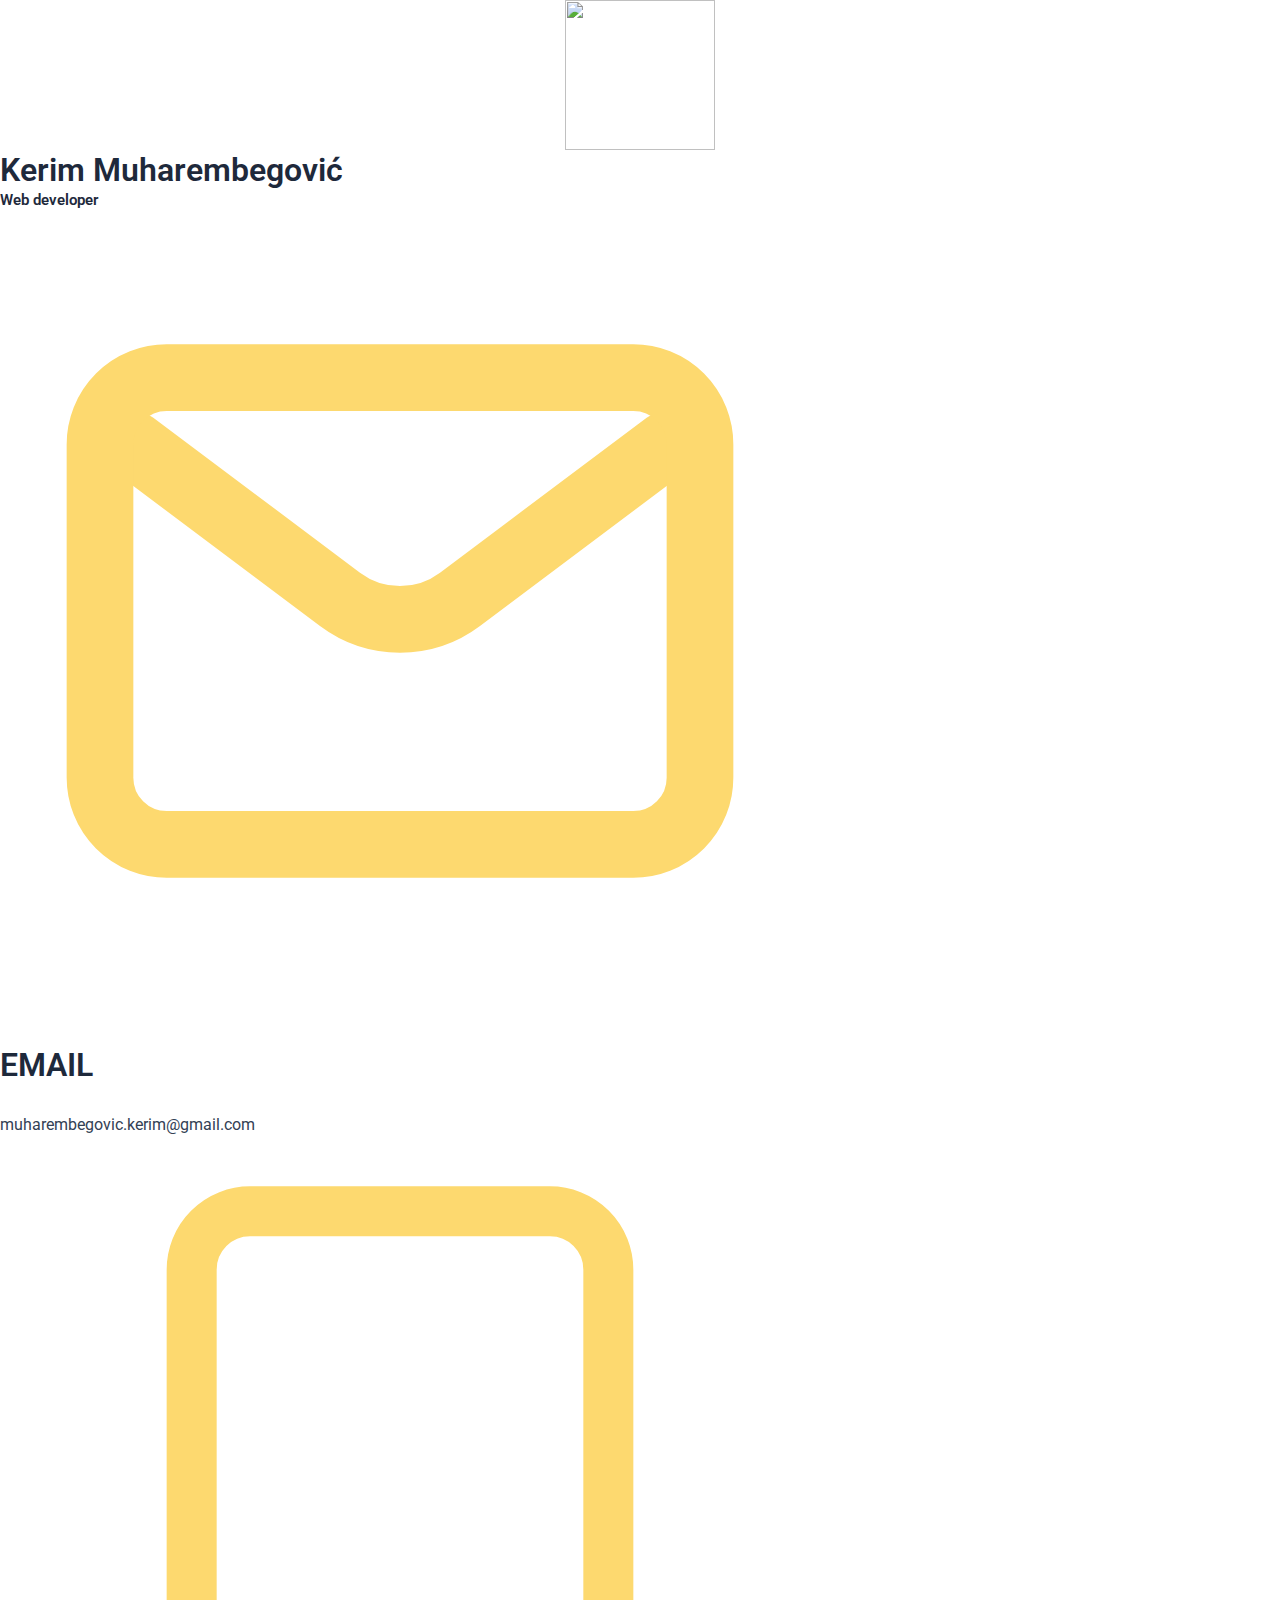
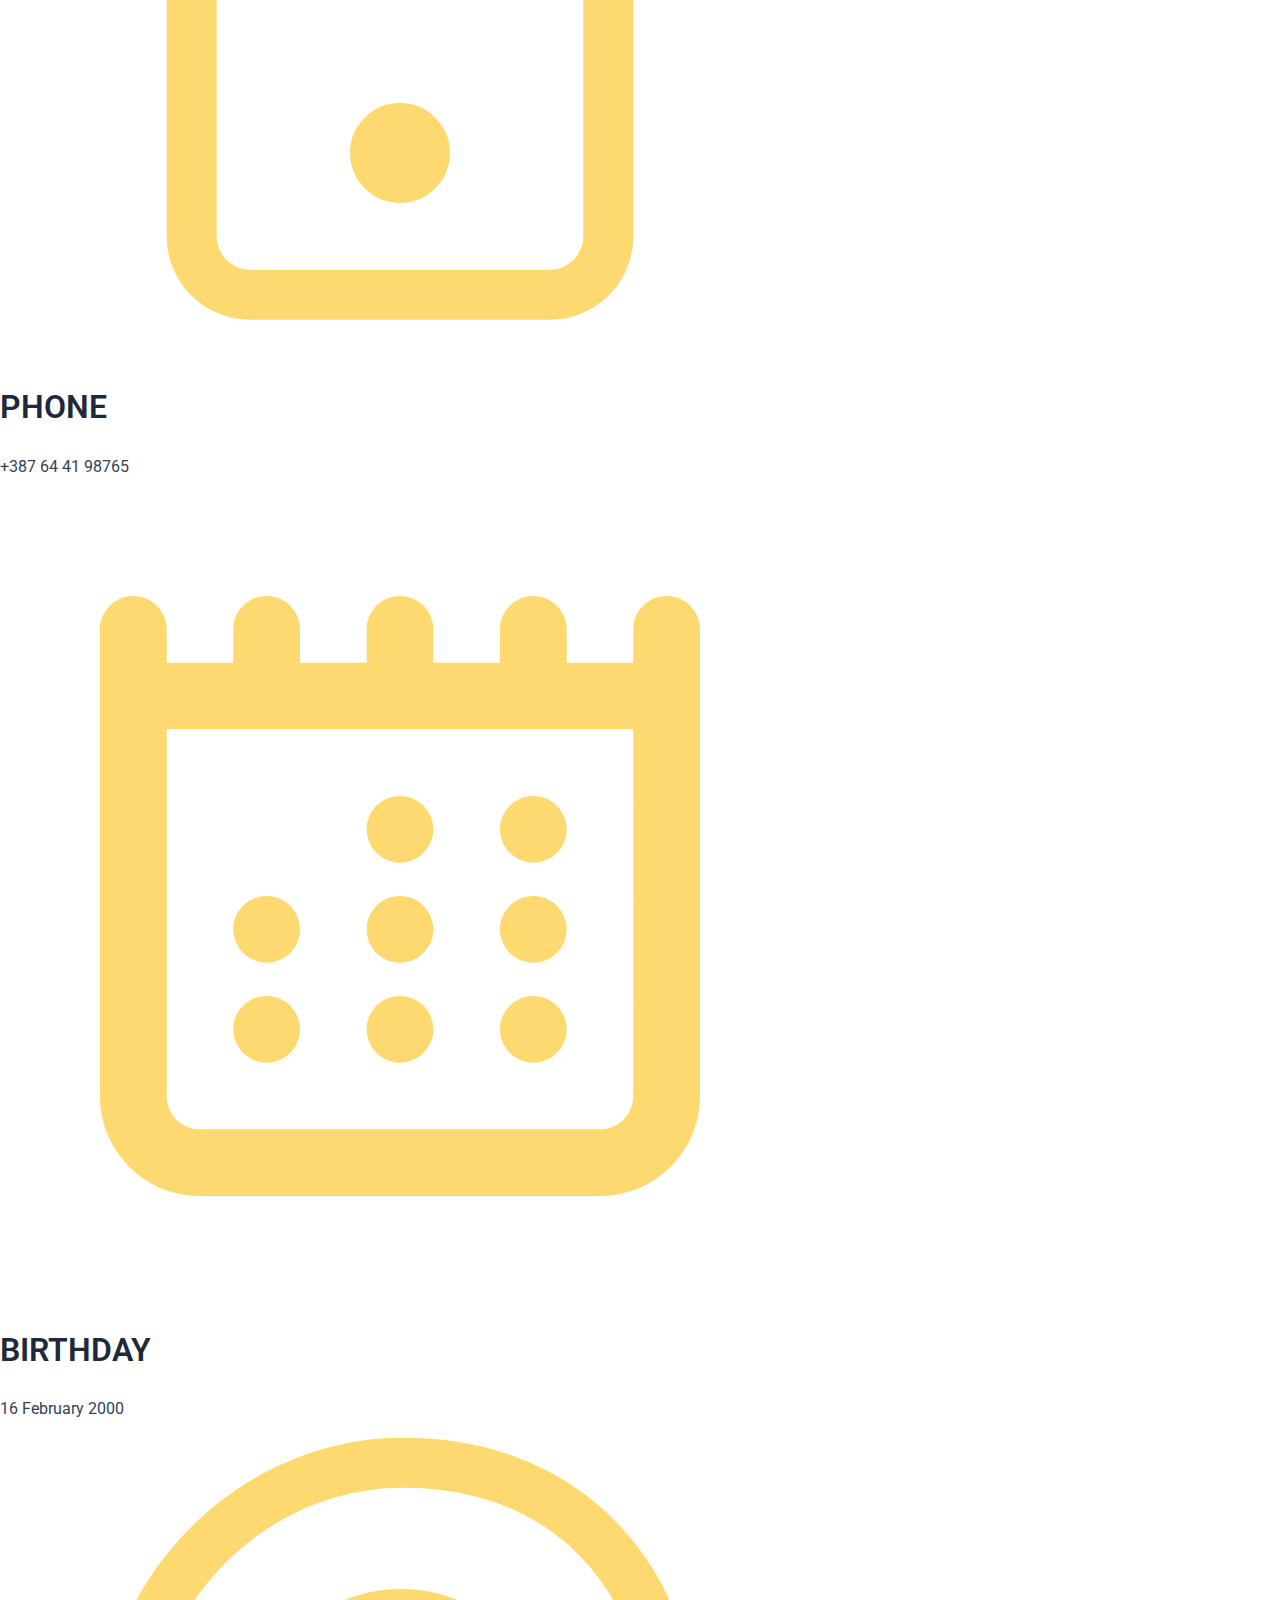
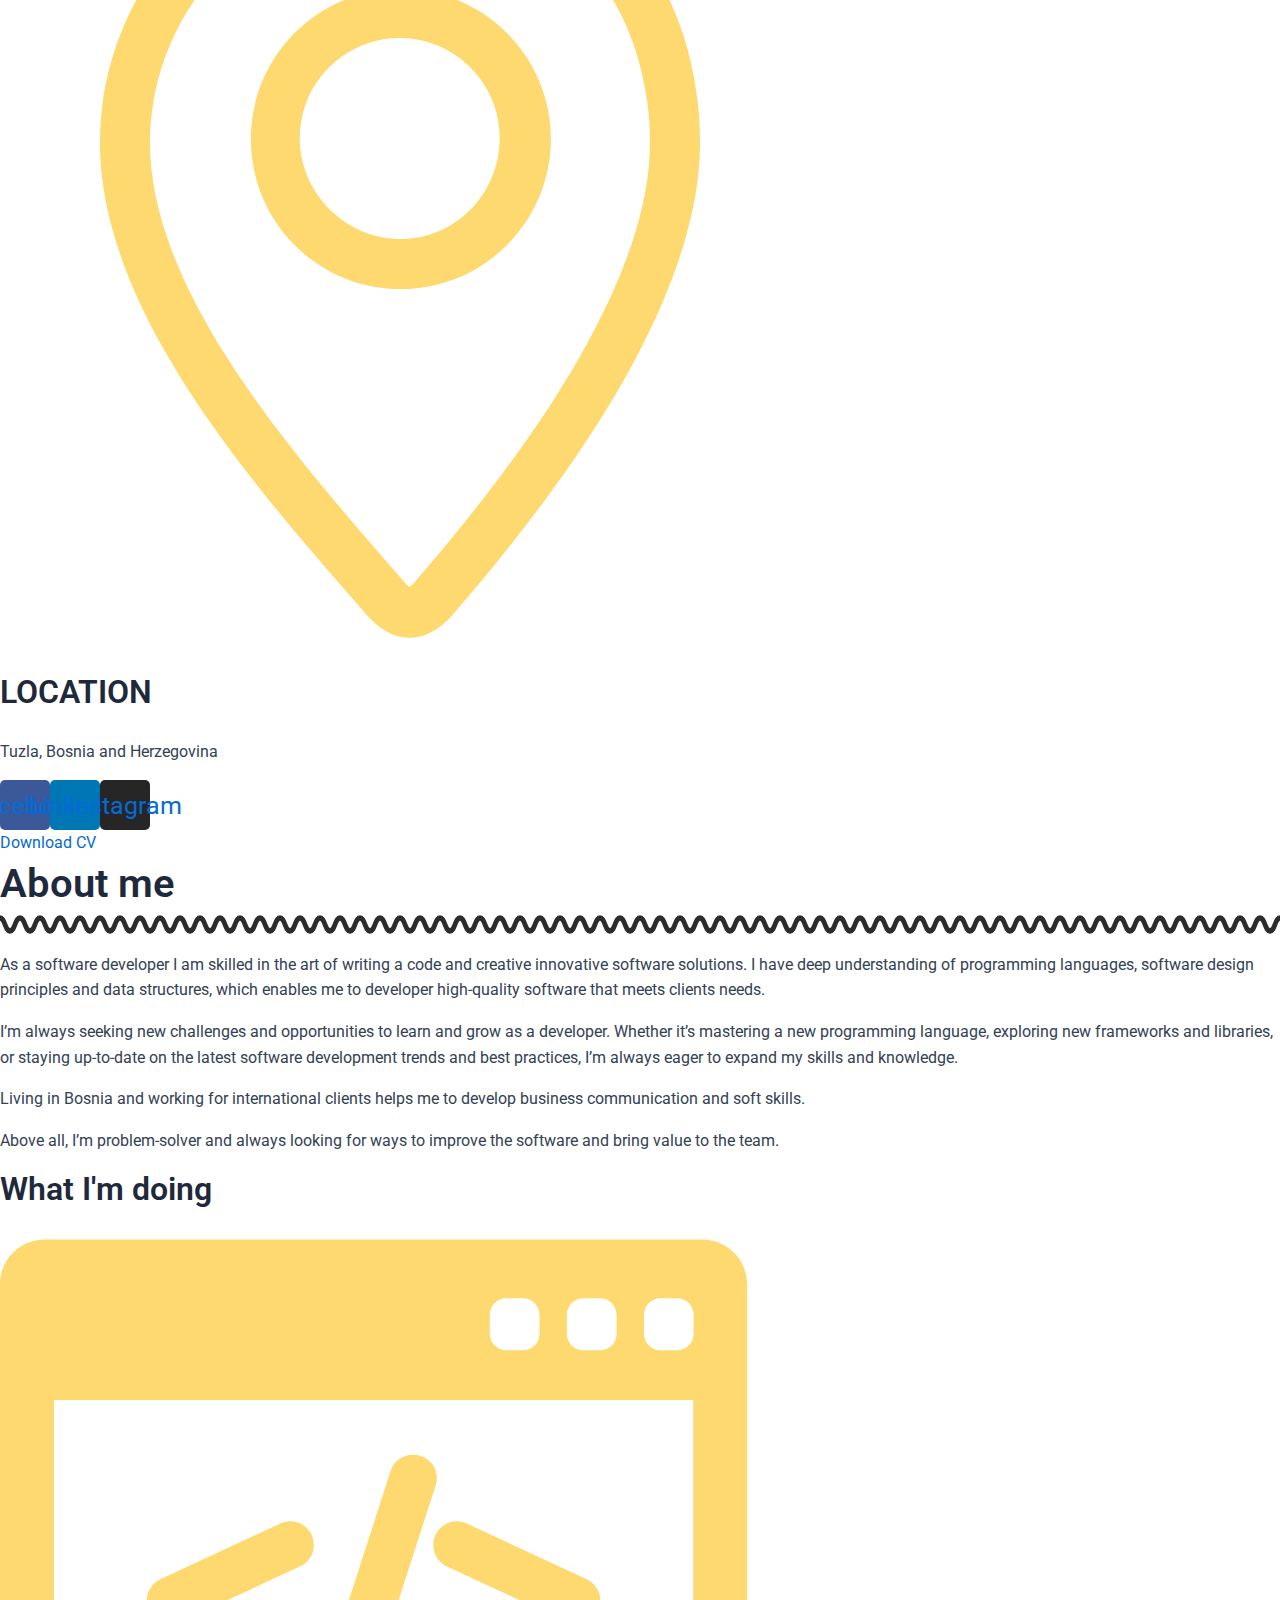
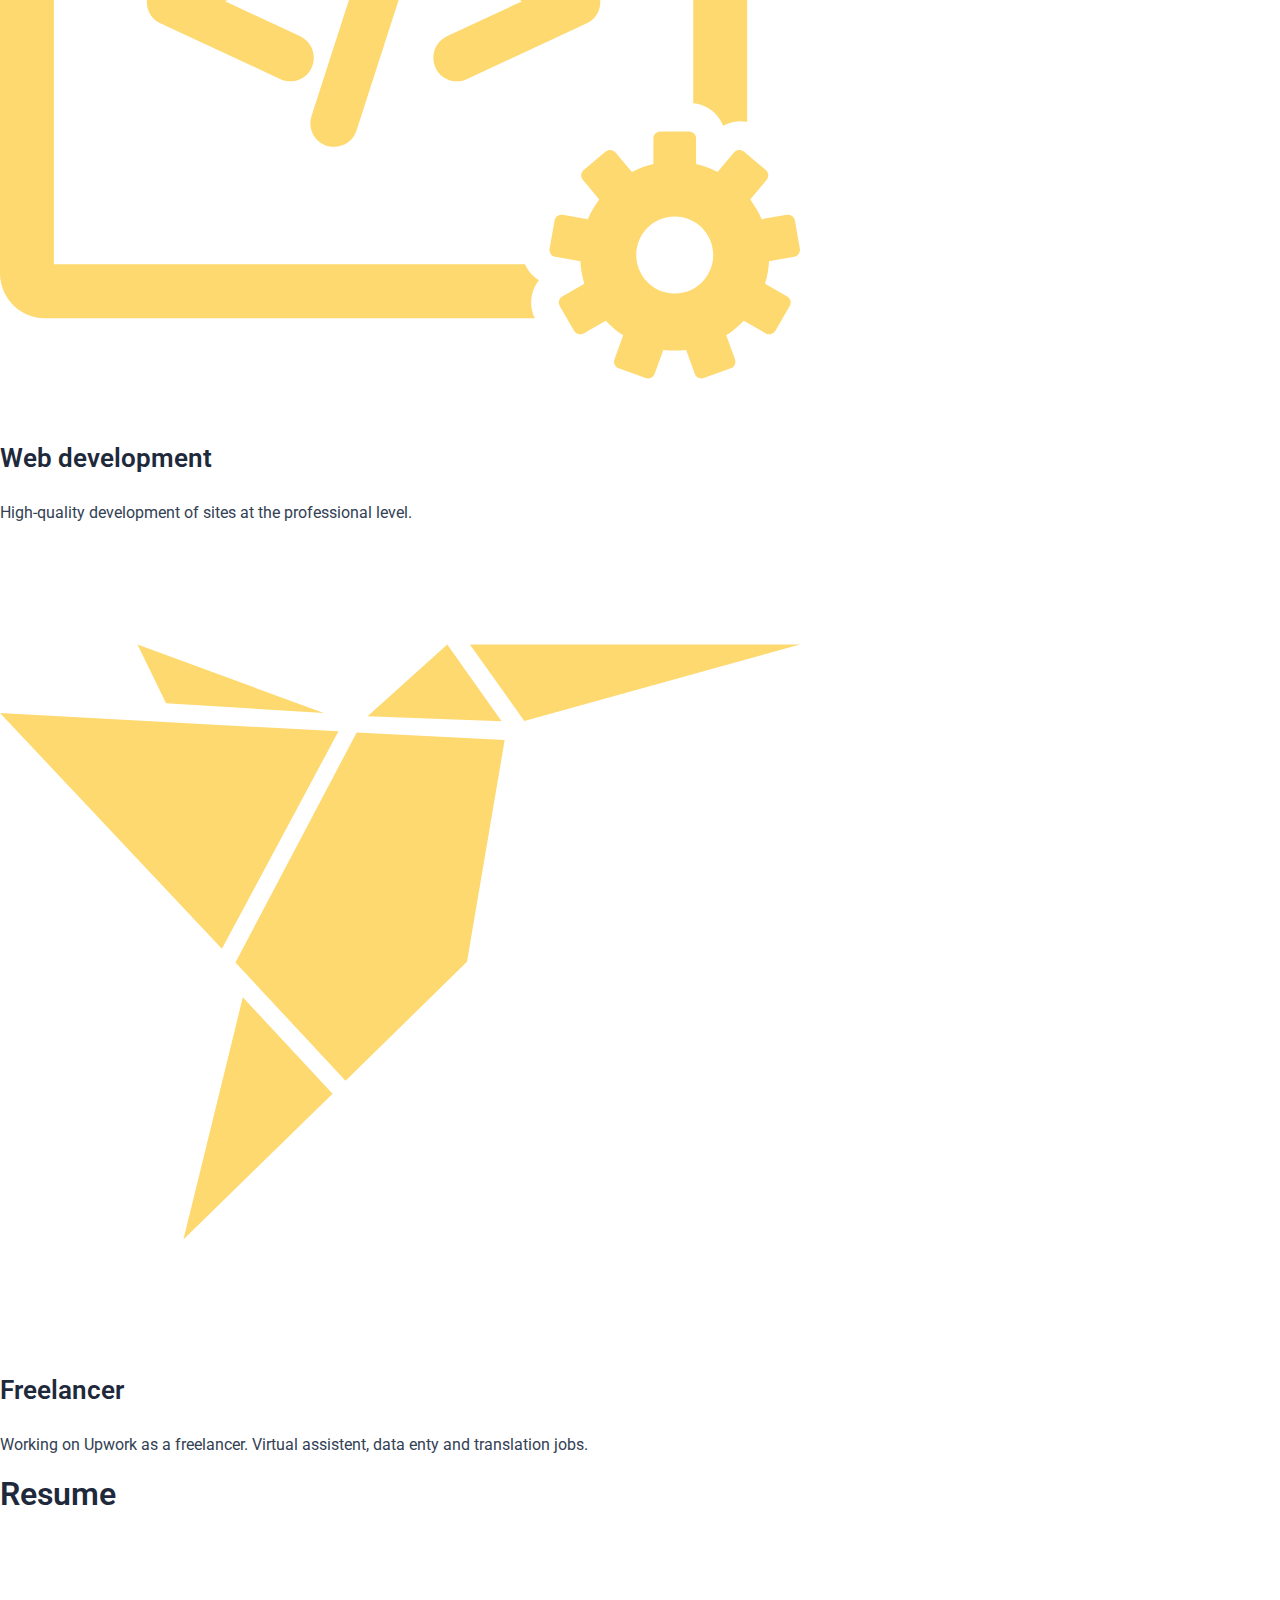
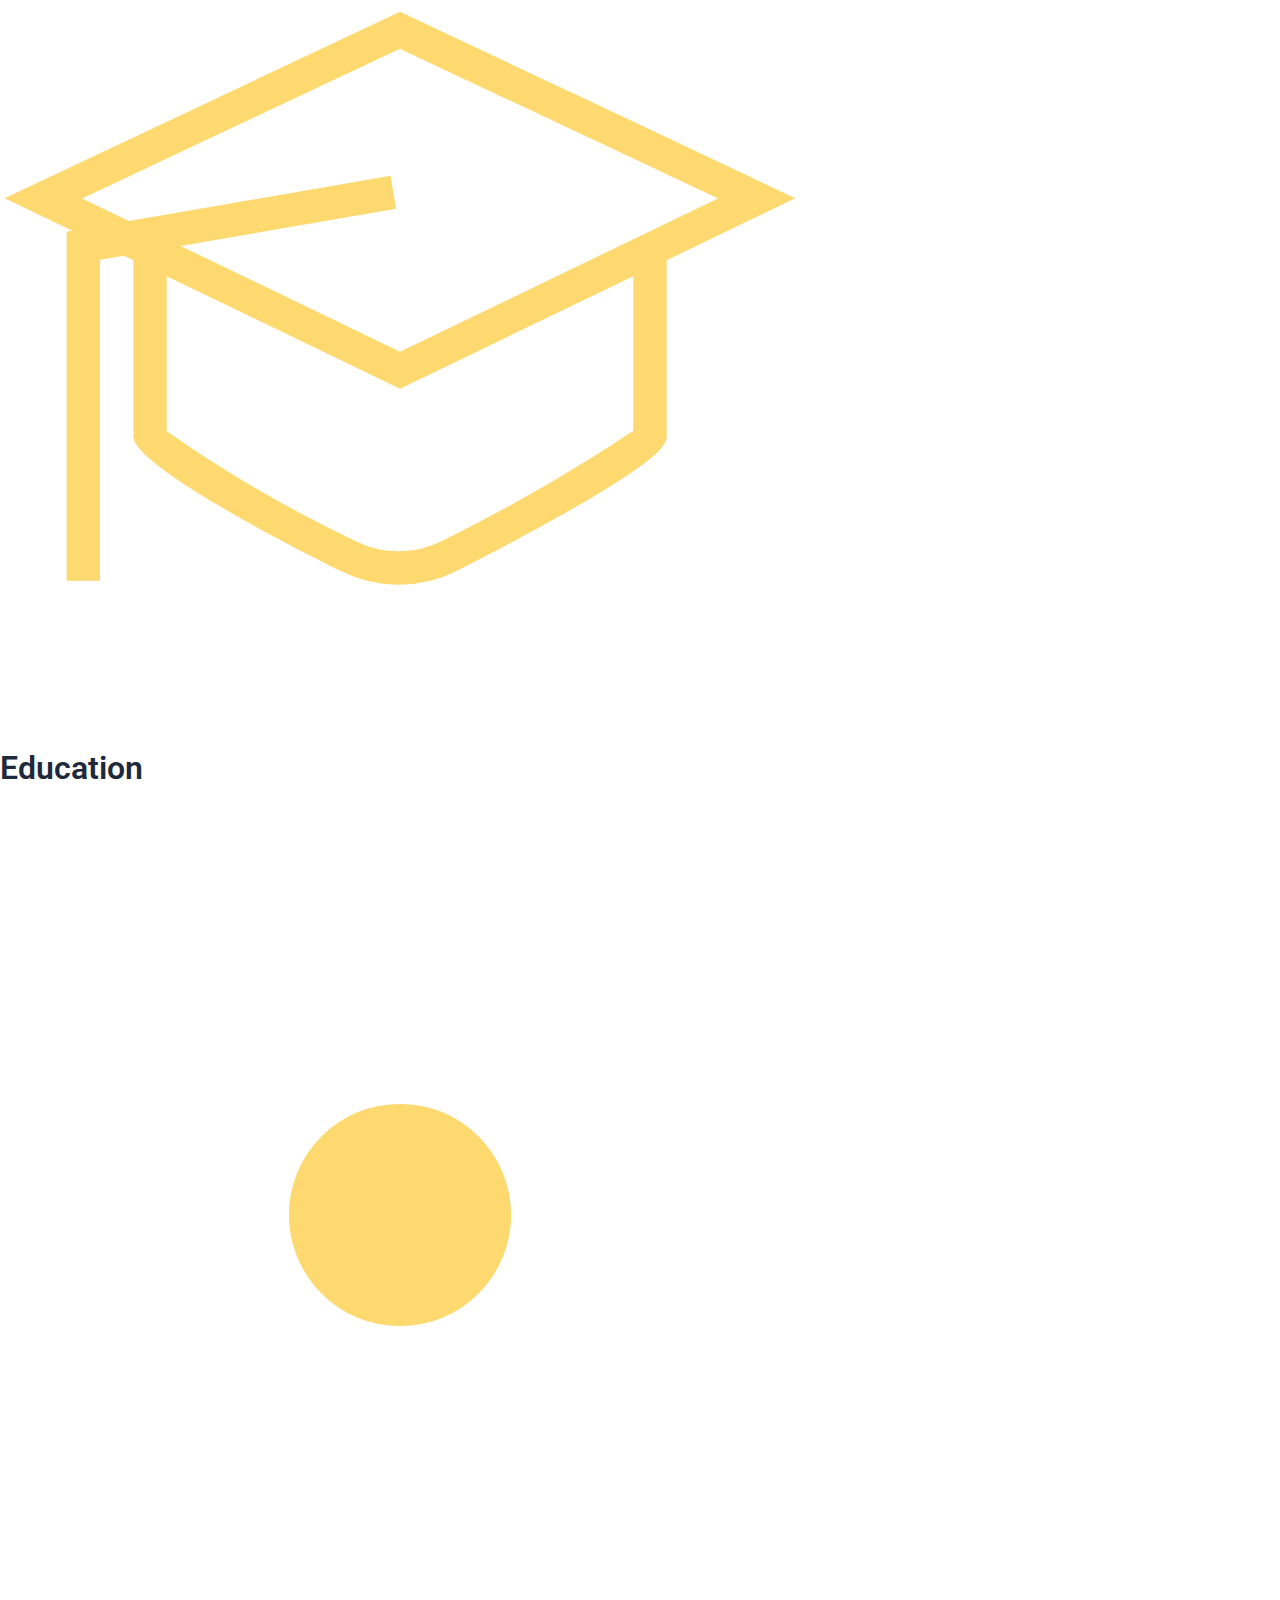
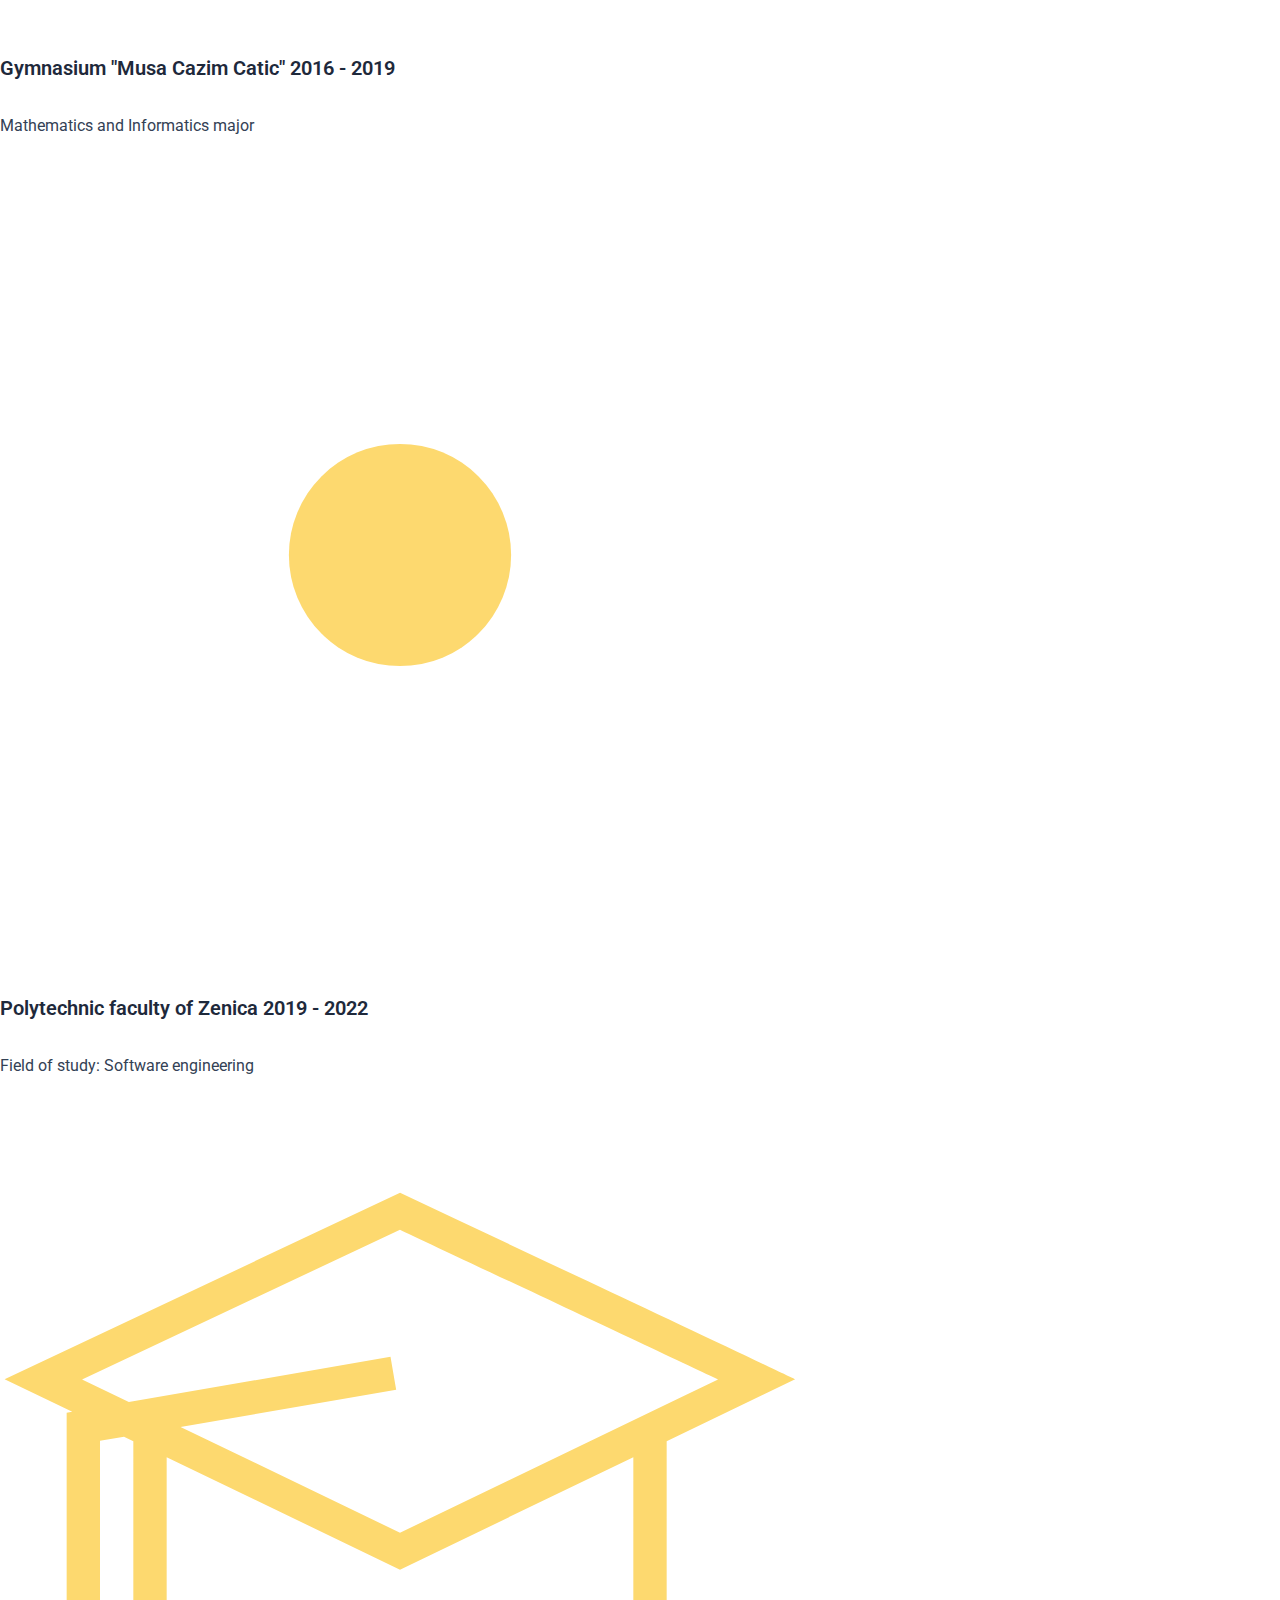
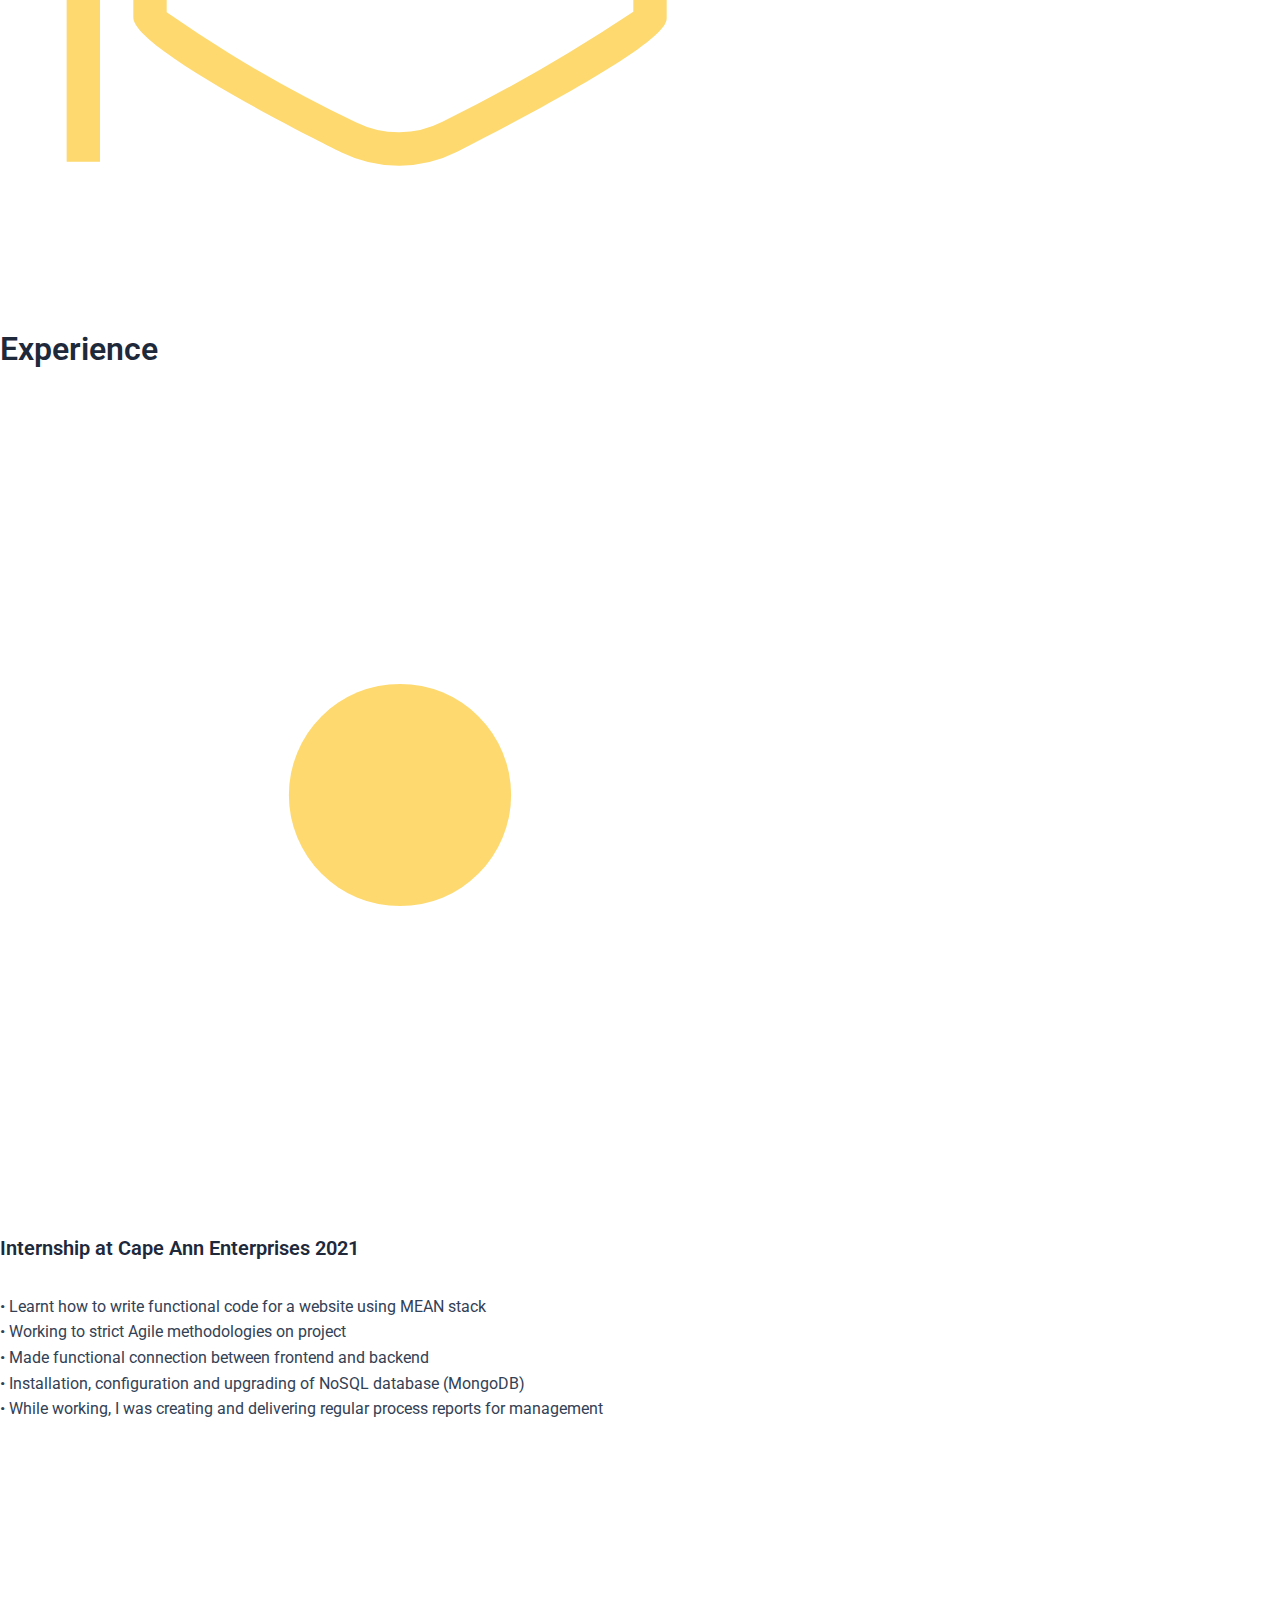
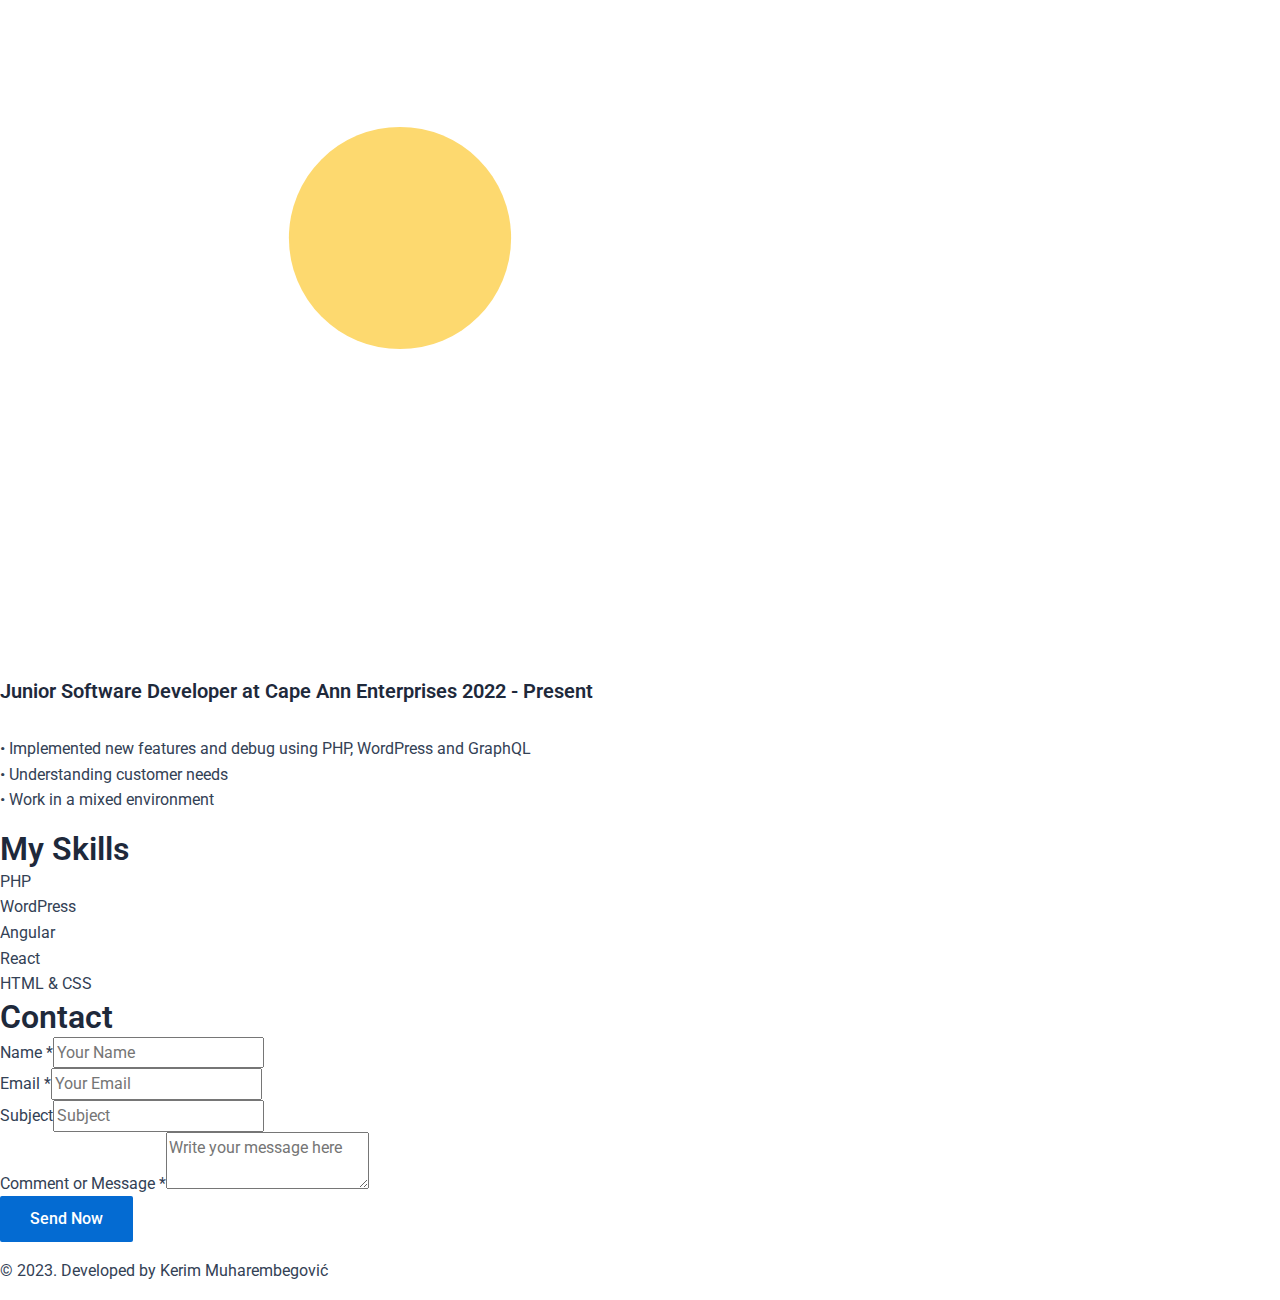
==== commit 73b77083: "Favicon and Download CV" ====
--- a/index.html
+++ b/index.html
@@ -2,14 +2,14 @@
 <html lang="en-US">
 <head>
 	<meta charset="UTF-8">
-		<title>Test site</title>
+		<title>Kerim&#039;s Portfolio</title>
 <meta name="robots" content="max-image-preview:large">
-<link rel="alternate" type="application/rss+xml" title="Test site &raquo; Feed" href="https://kerimmbegovic.github.io/portofolio-website/feed/">
-<link rel="alternate" type="application/rss+xml" title="Test site &raquo; Comments Feed" href="https://kerimmbegovic.github.io/portofolio-website/comments/feed/">
+<link rel="alternate" type="application/rss+xml" title="Kerim&#039;s Portfolio &raquo; Feed" href="https://kerimmbegovic.github.io/portofolio-website/feed/">
+<link rel="alternate" type="application/rss+xml" title="Kerim&#039;s Portfolio &raquo; Comments Feed" href="https://kerimmbegovic.github.io/portofolio-website/comments/feed/">
 <script>
-window._wpemojiSettings = {"baseUrl":"https:\/\/s.w.org\/images\/core\/emoji\/14.0.0\/72x72\/","ext":".png","svgUrl":"https:\/\/s.w.org\/images\/core\/emoji\/14.0.0\/svg\/","svgExt":".svg","source":{"concatemoji":"https:\/\/kerimmbegovic.github.io\/portofolio-website\/wp-includes\/js\/wp-emoji-release.min.js?ver=6.1.1"}};
+window._wpemojiSettings = {"baseUrl":"https:\/\/s.w.org\/images\/core\/emoji\/14.0.0\/72x72\/","ext":".png","svgUrl":"https:\/\/s.w.org\/images\/core\/emoji\/14.0.0\/svg\/","svgExt":".svg","source":{"concatemoji":"https:\/\/kerimmbegovic.github.io\/portofolio-website\/wp-includes\/js\/wp-emoji-release.min.js?ver=6.2"}};
 /*! This file is auto-generated */
-!function(e,a,t){var n,r,o,i=a.createElement("canvas"),p=i.getContext&&i.getContext("2d");function s(e,t){var a=String.fromCharCode,e=(p.clearRect(0,0,i.width,i.height),p.fillText(a.apply(this,e),0,0),i.toDataURL());return p.clearRect(0,0,i.width,i.height),p.fillText(a.apply(this,t),0,0),e===i.toDataURL()}function c(e){var t=a.createElement("script");t.src=e,t.defer=t.type="text/javascript",a.getElementsByTagName("head")[0].appendChild(t)}for(o=Array("flag","emoji"),t.supports={everything:!0,everythingExceptFlag:!0},r=0;r<o.length;r++)t.supports[o[r]]=function(e){if(p&&p.fillText)switch(p.textBaseline="top",p.font="600 32px Arial",e){case"flag":return s([127987,65039,8205,9895,65039],[127987,65039,8203,9895,65039])?!1:!s([55356,56826,55356,56819],[55356,56826,8203,55356,56819])&&!s([55356,57332,56128,56423,56128,56418,56128,56421,56128,56430,56128,56423,56128,56447],[55356,57332,8203,56128,56423,8203,56128,56418,8203,56128,56421,8203,56128,56430,8203,56128,56423,8203,56128,56447]);case"emoji":return!s([129777,127995,8205,129778,127999],[129777,127995,8203,129778,127999])}return!1}(o[r]),t.supports.everything=t.supports.everything&&t.supports[o[r]],"flag"!==o[r]&&(t.supports.everythingExceptFlag=t.supports.everythingExceptFlag&&t.supports[o[r]]);t.supports.everythingExceptFlag=t.supports.everythingExceptFlag&&!t.supports.flag,t.DOMReady=!1,t.readyCallback=function(){t.DOMReady=!0},t.supports.everything||(n=function(){t.readyCallback()},a.addEventListener?(a.addEventListener("DOMContentLoaded",n,!1),e.addEventListener("load",n,!1)):(e.attachEvent("onload",n),a.attachEvent("onreadystatechange",function(){"complete"===a.readyState&&t.readyCallback()})),(e=t.source||{}).concatemoji?c(e.concatemoji):e.wpemoji&&e.twemoji&&(c(e.twemoji),c(e.wpemoji)))}(window,document,window._wpemojiSettings);
+!function(e,a,t){var n,r,o,i=a.createElement("canvas"),p=i.getContext&&i.getContext("2d");function s(e,t){p.clearRect(0,0,i.width,i.height),p.fillText(e,0,0);e=i.toDataURL();return p.clearRect(0,0,i.width,i.height),p.fillText(t,0,0),e===i.toDataURL()}function c(e){var t=a.createElement("script");t.src=e,t.defer=t.type="text/javascript",a.getElementsByTagName("head")[0].appendChild(t)}for(o=Array("flag","emoji"),t.supports={everything:!0,everythingExceptFlag:!0},r=0;r<o.length;r++)t.supports[o[r]]=function(e){if(p&&p.fillText)switch(p.textBaseline="top",p.font="600 32px Arial",e){case"flag":return s("🏳️‍⚧️","🏳️​⚧️")?!1:!s("🇺🇳","🇺​🇳")&&!s("🏴󠁧󠁢󠁥󠁮󠁧󠁿","🏴​󠁧​󠁢​󠁥​󠁮​󠁧​󠁿");case"emoji":return!s("🫱🏻‍🫲🏿","🫱🏻​🫲🏿")}return!1}(o[r]),t.supports.everything=t.supports.everything&&t.supports[o[r]],"flag"!==o[r]&&(t.supports.everythingExceptFlag=t.supports.everythingExceptFlag&&t.supports[o[r]]);t.supports.everythingExceptFlag=t.supports.everythingExceptFlag&&!t.supports.flag,t.DOMReady=!1,t.readyCallback=function(){t.DOMReady=!0},t.supports.everything||(n=function(){t.readyCallback()},a.addEventListener?(a.addEventListener("DOMContentLoaded",n,!1),e.addEventListener("load",n,!1)):(e.attachEvent("onload",n),a.attachEvent("onreadystatechange",function(){"complete"===a.readyState&&t.readyCallback()})),(e=t.source||{}).concatemoji?c(e.concatemoji):e.wpemoji&&e.twemoji&&(c(e.twemoji),c(e.wpemoji)))}(window,document,window._wpemojiSettings);
 </script>
 <style>img.wp-smiley,
 img.emoji {
@@ -24,7 +24,7 @@
 	padding: 0 !important;
 }</style>
 	<link rel="stylesheet" id="astra-theme-css-css" href="https://kerimmbegovic.github.io/portofolio-website/wp-content/themes/astra/assets/css/minified/main.min.css?ver=4.0.2" media="all">
-<style id="astra-theme-css-inline-css">:root{--ast-container-default-xlg-padding:3em;--ast-container-default-lg-padding:3em;--ast-container-default-slg-padding:2em;--ast-container-default-md-padding:3em;--ast-container-default-sm-padding:3em;--ast-container-default-xs-padding:2.4em;--ast-container-default-xxs-padding:1.8em;--ast-code-block-background:#ECEFF3;--ast-comment-inputs-background:#F9FAFB;}html{font-size:100%;}a{color:var(--ast-global-color-0);}a:hover,a:focus{color:var(--ast-global-color-1);}body,button,input,select,textarea,.ast-button,.ast-custom-button{font-family:-apple-system,BlinkMacSystemFont,Segoe UI,Roboto,Oxygen-Sans,Ubuntu,Cantarell,Helvetica Neue,sans-serif;font-weight:400;font-size:16px;font-size:1rem;line-height:1.6em;}blockquote{color:var(--ast-global-color-3);}h1,.entry-content h1,h2,.entry-content h2,h3,.entry-content h3,h4,.entry-content h4,h5,.entry-content h5,h6,.entry-content h6,.site-title,.site-title a{font-weight:600;}.site-title{font-size:26px;font-size:1.625rem;display:block;}.site-header .site-description{font-size:15px;font-size:0.9375rem;display:none;}.entry-title{font-size:26px;font-size:1.625rem;}h1,.entry-content h1{font-size:40px;font-size:2.5rem;font-weight:600;line-height:1.4em;}h2,.entry-content h2{font-size:32px;font-size:2rem;font-weight:600;line-height:1.25em;}h3,.entry-content h3{font-size:26px;font-size:1.625rem;font-weight:600;line-height:1.2em;}h4,.entry-content h4{font-size:24px;font-size:1.5rem;line-height:1.2em;font-weight:600;}h5,.entry-content h5{font-size:20px;font-size:1.25rem;line-height:1.2em;font-weight:600;}h6,.entry-content h6{font-size:16px;font-size:1rem;line-height:1.25em;font-weight:600;}::selection{background-color:var(--ast-global-color-0);color:#ffffff;}body,h1,.entry-title a,.entry-content h1,h2,.entry-content h2,h3,.entry-content h3,h4,.entry-content h4,h5,.entry-content h5,h6,.entry-content h6{color:var(--ast-global-color-3);}.tagcloud a:hover,.tagcloud a:focus,.tagcloud a.current-item{color:#ffffff;border-color:var(--ast-global-color-0);background-color:var(--ast-global-color-0);}input:focus,input[type="text"]:focus,input[type="email"]:focus,input[type="url"]:focus,input[type="password"]:focus,input[type="reset"]:focus,input[type="search"]:focus,textarea:focus{border-color:var(--ast-global-color-0);}input[type="radio"]:checked,input[type=reset],input[type="checkbox"]:checked,input[type="checkbox"]:hover:checked,input[type="checkbox"]:focus:checked,input[type=range]::-webkit-slider-thumb{border-color:var(--ast-global-color-0);background-color:var(--ast-global-color-0);box-shadow:none;}.site-footer a:hover + .post-count,.site-footer a:focus + .post-count{background:var(--ast-global-color-0);border-color:var(--ast-global-color-0);}.single .nav-links .nav-previous,.single .nav-links .nav-next{color:var(--ast-global-color-0);}.entry-meta,.entry-meta *{line-height:1.45;color:var(--ast-global-color-0);}.entry-meta a:hover,.entry-meta a:hover *,.entry-meta a:focus,.entry-meta a:focus *,.page-links > .page-link,.page-links .page-link:hover,.post-navigation a:hover{color:var(--ast-global-color-1);}#cat option,.secondary .calendar_wrap thead a,.secondary .calendar_wrap thead a:visited{color:var(--ast-global-color-0);}.secondary .calendar_wrap #today,.ast-progress-val span{background:var(--ast-global-color-0);}.secondary a:hover + .post-count,.secondary a:focus + .post-count{background:var(--ast-global-color-0);border-color:var(--ast-global-color-0);}.calendar_wrap #today > a{color:#ffffff;}.page-links .page-link,.single .post-navigation a{color:var(--ast-global-color-0);}.ast-archive-title{color:var(--ast-global-color-2);}.widget-title{font-size:22px;font-size:1.375rem;color:var(--ast-global-color-2);}.ast-single-post .entry-content a,.ast-comment-content a:not(.ast-comment-edit-reply-wrap a){text-decoration:underline;}.ast-single-post .wp-block-button .wp-block-button__link,.ast-single-post .elementor-button-wrapper .elementor-button,.ast-single-post .entry-content .uagb-tab a,.ast-single-post .entry-content .uagb-ifb-cta a,.ast-single-post .entry-content .wp-block-uagb-buttons a,.ast-single-post .entry-content .uabb-module-content a,.ast-single-post .entry-content .uagb-post-grid a,.ast-single-post .entry-content .uagb-timeline a,.ast-single-post .entry-content .uagb-toc__wrap a,.ast-single-post .entry-content .uagb-taxomony-box a,.ast-single-post .entry-content .woocommerce a,.entry-content .wp-block-latest-posts > li > a,.ast-single-post .entry-content .wp-block-file__button{text-decoration:none;}.ast-logo-title-inline .site-logo-img{padding-right:1em;}.ast-page-builder-template .hentry {margin: 0;}.ast-page-builder-template .site-content > .ast-container {max-width: 100%;padding: 0;}.ast-page-builder-template .site-content #primary {padding: 0;margin: 0;}.ast-page-builder-template .no-results {text-align: center;margin: 4em auto;}.ast-page-builder-template .ast-pagination {padding: 2em;}.ast-page-builder-template .entry-header.ast-no-title.ast-no-thumbnail {margin-top: 0;}.ast-page-builder-template .entry-header.ast-header-without-markup {margin-top: 0;margin-bottom: 0;}.ast-page-builder-template .entry-header.ast-no-title.ast-no-meta {margin-bottom: 0;}.ast-page-builder-template.single .post-navigation {padding-bottom: 2em;}.ast-page-builder-template.single-post .site-content > .ast-container {max-width: 100%;}.ast-page-builder-template .entry-header {margin-top: 2em;margin-left: auto;margin-right: auto;}.ast-page-builder-template .ast-archive-description {margin: 2em auto 0;padding-left: 20px;padding-right: 20px;}.ast-page-builder-template .ast-row {margin-left: 0;margin-right: 0;}.single.ast-page-builder-template .entry-header + .entry-content {margin-bottom: 2em;}@media(min-width: 921px) {.ast-page-builder-template.archive.ast-right-sidebar .ast-row article,.ast-page-builder-template.archive.ast-left-sidebar .ast-row article {padding-left: 0;padding-right: 0;}}@media (max-width:921px){#ast-desktop-header{display:none;}}@media (min-width:921px){#ast-mobile-header{display:none;}}.wp-block-buttons.aligncenter{justify-content:center;}@media (max-width:921px){.ast-theme-transparent-header #primary,.ast-theme-transparent-header #secondary{padding:0;}}@media (max-width:921px){.ast-plain-container.ast-no-sidebar #primary{padding:0;}}.ast-plain-container.ast-no-sidebar #primary{margin-top:0;margin-bottom:0;}.wp-block-button.is-style-outline .wp-block-button__link{border-color:var(--ast-global-color-0);}.wp-block-button.is-style-outline > .wp-block-button__link:not(.has-text-color),.wp-block-button.wp-block-button__link.is-style-outline:not(.has-text-color){color:var(--ast-global-color-0);}.wp-block-button.is-style-outline .wp-block-button__link:hover,.wp-block-button.is-style-outline .wp-block-button__link:focus{color:#ffffff !important;background-color:var(--ast-global-color-1);border-color:var(--ast-global-color-1);}.post-page-numbers.current .page-link,.ast-pagination .page-numbers.current{color:#ffffff;border-color:var(--ast-global-color-0);background-color:var(--ast-global-color-0);border-radius:2px;}h1.widget-title{font-weight:600;}h2.widget-title{font-weight:600;}h3.widget-title{font-weight:600;}#page{display:flex;flex-direction:column;min-height:100vh;}.ast-404-layout-1 h1.page-title{color:var(--ast-global-color-2);}.single .post-navigation a{line-height:1em;height:inherit;}.error-404 .page-sub-title{font-size:1.5rem;font-weight:inherit;}.search .site-content .content-area .search-form{margin-bottom:0;}#page .site-content{flex-grow:1;}.widget{margin-bottom:3.5em;}#secondary li{line-height:1.5em;}#secondary .wp-block-group h2{margin-bottom:0.7em;}#secondary h2{font-size:1.7rem;}.ast-separate-container .ast-article-post,.ast-separate-container .ast-article-single,.ast-separate-container .ast-comment-list li.depth-1,.ast-separate-container .comment-respond{padding:3em;}.ast-separate-container .ast-comment-list li.depth-1,.hentry{margin-bottom:2em;}.ast-separate-container .ast-archive-description,.ast-separate-container .ast-author-box{background-color:var(--ast-global-color-5);border-bottom:1px solid var(--ast-border-color);}.ast-separate-container .comments-title{padding:2em 2em 0 2em;}.ast-page-builder-template .comment-form-textarea,.ast-comment-formwrap .ast-grid-common-col{padding:0;}.ast-comment-formwrap{padding:0 20px;display:inline-flex;column-gap:20px;}.archive.ast-page-builder-template .entry-header{margin-top:2em;}.ast-page-builder-template .ast-comment-formwrap{width:100%;}.entry-title{margin-bottom:0.5em;}.ast-archive-description p{font-size:inherit;font-weight:inherit;line-height:inherit;}@media (min-width:921px){.ast-left-sidebar.ast-page-builder-template #secondary,.archive.ast-right-sidebar.ast-page-builder-template .site-main{padding-left:20px;padding-right:20px;}}@media (max-width:544px){.ast-comment-formwrap.ast-row{column-gap:10px;display:inline-block;}#ast-commentform .ast-grid-common-col{position:relative;width:100%;}}@media (min-width:1201px){.ast-separate-container .ast-article-post,.ast-separate-container .ast-article-single,.ast-separate-container .ast-author-box,.ast-separate-container .ast-404-layout-1,.ast-separate-container .no-results{padding:3em;}}@media (max-width:921px){.ast-separate-container #primary,.ast-separate-container #secondary{padding:1.5em 0;}#primary,#secondary{padding:1.5em 0;margin:0;}.ast-left-sidebar #content > .ast-container{display:flex;flex-direction:column-reverse;width:100%;}}@media (min-width:922px){.ast-separate-container.ast-right-sidebar #primary,.ast-separate-container.ast-left-sidebar #primary{border:0;}.search-no-results.ast-separate-container #primary{margin-bottom:4em;}}.wp-block-button .wp-block-button__link{color:#ffffff;}.wp-block-button .wp-block-button__link:hover,.wp-block-button .wp-block-button__link:focus{color:#ffffff;background-color:var(--ast-global-color-1);border-color:var(--ast-global-color-1);}.elementor-widget-heading h1.elementor-heading-title{line-height:1.4em;}.elementor-widget-heading h2.elementor-heading-title{line-height:1.25em;}.elementor-widget-heading h3.elementor-heading-title{line-height:1.2em;}.elementor-widget-heading h4.elementor-heading-title{line-height:1.2em;}.elementor-widget-heading h5.elementor-heading-title{line-height:1.2em;}.elementor-widget-heading h6.elementor-heading-title{line-height:1.25em;}.wp-block-button .wp-block-button__link,.wp-block-search .wp-block-search__button,body .wp-block-file .wp-block-file__button{border-color:var(--ast-global-color-0);background-color:var(--ast-global-color-0);color:#ffffff;font-family:inherit;font-weight:500;line-height:1em;font-size:16px;font-size:1rem;border-radius:2px;padding-top:15px;padding-right:30px;padding-bottom:15px;padding-left:30px;}@media (max-width:921px){.wp-block-button .wp-block-button__link,.wp-block-search .wp-block-search__button,body .wp-block-file .wp-block-file__button{padding-top:14px;padding-right:28px;padding-bottom:14px;padding-left:28px;}}@media (max-width:544px){.wp-block-button .wp-block-button__link,.wp-block-search .wp-block-search__button,body .wp-block-file .wp-block-file__button{padding-top:12px;padding-right:24px;padding-bottom:12px;padding-left:24px;}}.menu-toggle,button,.ast-button,.ast-custom-button,.button,input#submit,input[type="button"],input[type="submit"],input[type="reset"],form[CLASS*="wp-block-search__"].wp-block-search .wp-block-search__inside-wrapper .wp-block-search__button,body .wp-block-file .wp-block-file__button,.search .search-submit{border-style:solid;border-top-width:0;border-right-width:0;border-left-width:0;border-bottom-width:0;color:#ffffff;border-color:var(--ast-global-color-0);background-color:var(--ast-global-color-0);border-radius:2px;padding-top:15px;padding-right:30px;padding-bottom:15px;padding-left:30px;font-family:inherit;font-weight:500;font-size:16px;font-size:1rem;line-height:1em;}button:focus,.menu-toggle:hover,button:hover,.ast-button:hover,.ast-custom-button:hover .button:hover,.ast-custom-button:hover ,input[type=reset]:hover,input[type=reset]:focus,input#submit:hover,input#submit:focus,input[type="button"]:hover,input[type="button"]:focus,input[type="submit"]:hover,input[type="submit"]:focus,form[CLASS*="wp-block-search__"].wp-block-search .wp-block-search__inside-wrapper .wp-block-search__button:hover,form[CLASS*="wp-block-search__"].wp-block-search .wp-block-search__inside-wrapper .wp-block-search__button:focus,body .wp-block-file .wp-block-file__button:hover,body .wp-block-file .wp-block-file__button:focus{color:#ffffff;background-color:var(--ast-global-color-1);border-color:var(--ast-global-color-1);}form[CLASS*="wp-block-search__"].wp-block-search .wp-block-search__inside-wrapper .wp-block-search__button.has-icon{padding-top:calc(15px - 3px);padding-right:calc(30px - 3px);padding-bottom:calc(15px - 3px);padding-left:calc(30px - 3px);}@media (min-width:544px){.ast-container{max-width:100%;}}@media (max-width:544px){.ast-separate-container .ast-article-post,.ast-separate-container .ast-article-single,.ast-separate-container .comments-title,.ast-separate-container .ast-archive-description{padding:1.5em 1em;}.ast-separate-container #content .ast-container{padding-left:0.54em;padding-right:0.54em;}.ast-separate-container .ast-comment-list li.depth-1{padding:1.5em 1em;margin-bottom:1.5em;}.ast-separate-container .ast-comment-list .bypostauthor{padding:.5em;}.ast-search-menu-icon.ast-dropdown-active .search-field{width:170px;}.menu-toggle,button,.ast-button,.button,input#submit,input[type="button"],input[type="submit"],input[type="reset"]{padding-top:12px;padding-right:24px;padding-bottom:12px;padding-left:24px;}}@media (max-width:921px){.menu-toggle,button,.ast-button,.button,input#submit,input[type="button"],input[type="submit"],input[type="reset"]{padding-top:14px;padding-right:28px;padding-bottom:14px;padding-left:28px;}.ast-mobile-header-stack .main-header-bar .ast-search-menu-icon{display:inline-block;}.ast-header-break-point.ast-header-custom-item-outside .ast-mobile-header-stack .main-header-bar .ast-search-icon{margin:0;}.ast-comment-avatar-wrap img{max-width:2.5em;}.ast-separate-container .ast-comment-list li.depth-1{padding:1.5em 2.14em;}.ast-separate-container .comment-respond{padding:2em 2.14em;}.ast-comment-meta{padding:0 1.8888em 1.3333em;}}.ast-separate-container{background-color:var(--ast-global-color-4);;}@media (max-width:921px){.site-title{display:block;}.site-header .site-description{display:none;}.entry-title{font-size:30px;}h1,.entry-content h1{font-size:30px;}h2,.entry-content h2{font-size:25px;}h3,.entry-content h3{font-size:20px;}}@media (max-width:544px){.site-title{display:block;}.site-header .site-description{display:none;}.entry-title{font-size:30px;}h1,.entry-content h1{font-size:30px;}h2,.entry-content h2{font-size:25px;}h3,.entry-content h3{font-size:20px;}}@media (max-width:921px){html{font-size:91.2%;}}@media (max-width:544px){html{font-size:91.2%;}}@media (min-width:922px){.ast-container{max-width:1240px;}}@media (min-width:922px){.site-content .ast-container{display:flex;}}@media (max-width:921px){.site-content .ast-container{flex-direction:column;}}@media (min-width:922px){.main-header-menu .sub-menu .menu-item.ast-left-align-sub-menu:hover > .sub-menu,.main-header-menu .sub-menu .menu-item.ast-left-align-sub-menu.focus > .sub-menu{margin-left:-0px;}}blockquote,cite {font-style: initial;}.wp-block-file {display: flex;align-items: center;flex-wrap: wrap;justify-content: space-between;}.wp-block-pullquote {border: none;}.wp-block-pullquote blockquote::before {content: "\201D";font-family: "Helvetica",sans-serif;display: flex;transform: rotate( 180deg );font-size: 6rem;font-style: normal;line-height: 1;font-weight: bold;align-items: center;justify-content: center;}.has-text-align-right > blockquote::before {justify-content: flex-start;}.has-text-align-left > blockquote::before {justify-content: flex-end;}figure.wp-block-pullquote.is-style-solid-color blockquote {max-width: 100%;text-align: inherit;}html body {--wp--custom--ast-default-block-top-padding: 3em;--wp--custom--ast-default-block-right-padding: 3em;--wp--custom--ast-default-block-bottom-padding: 3em;--wp--custom--ast-default-block-left-padding: 3em;--wp--custom--ast-container-width: 1200px;--wp--custom--ast-content-width-size: 1200px;--wp--custom--ast-wide-width-size: calc(1200px + var(--wp--custom--ast-default-block-left-padding) + var(--wp--custom--ast-default-block-right-padding));}.ast-narrow-container {--wp--custom--ast-content-width-size: 750px;--wp--custom--ast-wide-width-size: 750px;}@media(max-width: 921px) {html body {--wp--custom--ast-default-block-top-padding: 3em;--wp--custom--ast-default-block-right-padding: 2em;--wp--custom--ast-default-block-bottom-padding: 3em;--wp--custom--ast-default-block-left-padding: 2em;}}@media(max-width: 544px) {html body {--wp--custom--ast-default-block-top-padding: 3em;--wp--custom--ast-default-block-right-padding: 1.5em;--wp--custom--ast-default-block-bottom-padding: 3em;--wp--custom--ast-default-block-left-padding: 1.5em;}}.entry-content > .wp-block-group,.entry-content > .wp-block-cover,.entry-content > .wp-block-columns {padding-top: var(--wp--custom--ast-default-block-top-padding);padding-right: var(--wp--custom--ast-default-block-right-padding);padding-bottom: var(--wp--custom--ast-default-block-bottom-padding);padding-left: var(--wp--custom--ast-default-block-left-padding);}.ast-plain-container.ast-no-sidebar .entry-content > .alignfull,.ast-page-builder-template .ast-no-sidebar .entry-content > .alignfull {margin-left: calc( -50vw + 50%);margin-right: calc( -50vw + 50%);max-width: 100vw;width: 100vw;}.ast-plain-container.ast-no-sidebar .entry-content .alignfull .alignfull,.ast-page-builder-template.ast-no-sidebar .entry-content .alignfull .alignfull,.ast-plain-container.ast-no-sidebar .entry-content .alignfull .alignwide,.ast-page-builder-template.ast-no-sidebar .entry-content .alignfull .alignwide,.ast-plain-container.ast-no-sidebar .entry-content .alignwide .alignfull,.ast-page-builder-template.ast-no-sidebar .entry-content .alignwide .alignfull,.ast-plain-container.ast-no-sidebar .entry-content .alignwide .alignwide,.ast-page-builder-template.ast-no-sidebar .entry-content .alignwide .alignwide,.ast-plain-container.ast-no-sidebar .entry-content .wp-block-column .alignfull,.ast-page-builder-template.ast-no-sidebar .entry-content .wp-block-column .alignfull,.ast-plain-container.ast-no-sidebar .entry-content .wp-block-column .alignwide,.ast-page-builder-template.ast-no-sidebar .entry-content .wp-block-column .alignwide {margin-left: auto;margin-right: auto;width: 100%;}[ast-blocks-layout] .wp-block-separator:not(.is-style-dots) {height: 0;}[ast-blocks-layout] .wp-block-separator {margin: 20px auto;}[ast-blocks-layout] .wp-block-separator:not(.is-style-wide):not(.is-style-dots) {max-width: 100px;}[ast-blocks-layout] .wp-block-separator.has-background {padding: 0;}.entry-content[ast-blocks-layout] > * {max-width: var(--wp--custom--ast-content-width-size);margin-left: auto;margin-right: auto;}.entry-content[ast-blocks-layout] > .alignwide {max-width: var(--wp--custom--ast-wide-width-size);}.entry-content[ast-blocks-layout] .alignfull {max-width: none;}.entry-content .wp-block-columns {margin-bottom: 0;}blockquote {margin: 1.5em;border: none;}.wp-block-quote:not(.has-text-align-right):not(.has-text-align-center) {border-left: 5px solid rgba(0,0,0,0.05);}.has-text-align-right > blockquote,blockquote.has-text-align-right {border-right: 5px solid rgba(0,0,0,0.05);}.has-text-align-left > blockquote,blockquote.has-text-align-left {border-left: 5px solid rgba(0,0,0,0.05);}.wp-block-site-tagline,.wp-block-latest-posts .read-more {margin-top: 15px;}.wp-block-loginout p label {display: block;}.wp-block-loginout p:not(.login-remember):not(.login-submit) input {width: 100%;}.wp-block-loginout input:focus {border-color: transparent;}.wp-block-loginout input:focus {outline: thin dotted;}.entry-content .wp-block-media-text .wp-block-media-text__content {padding: 0 0 0 8%;}.entry-content .wp-block-media-text.has-media-on-the-right .wp-block-media-text__content {padding: 0 8% 0 0;}.entry-content .wp-block-media-text.has-background .wp-block-media-text__content {padding: 8%;}.entry-content .wp-block-cover:not([class*="background-color"]) .wp-block-cover__inner-container,.entry-content .wp-block-cover:not([class*="background-color"]) .wp-block-cover-image-text,.entry-content .wp-block-cover:not([class*="background-color"]) .wp-block-cover-text,.entry-content .wp-block-cover-image:not([class*="background-color"]) .wp-block-cover__inner-container,.entry-content .wp-block-cover-image:not([class*="background-color"]) .wp-block-cover-image-text,.entry-content .wp-block-cover-image:not([class*="background-color"]) .wp-block-cover-text {color: var(--ast-global-color-5);}.wp-block-loginout .login-remember input {width: 1.1rem;height: 1.1rem;margin: 0 5px 4px 0;vertical-align: middle;}.wp-block-latest-posts > li > *:first-child,.wp-block-latest-posts:not(.is-grid) > li:first-child {margin-top: 0;}.wp-block-search__inside-wrapper .wp-block-search__input {padding: 0 10px;color: var(--ast-global-color-3);background: var(--ast-global-color-5);border-color: var(--ast-border-color);}.wp-block-latest-posts .read-more {margin-bottom: 1.5em;}.wp-block-search__no-button .wp-block-search__inside-wrapper .wp-block-search__input {padding-top: 5px;padding-bottom: 5px;}.wp-block-latest-posts .wp-block-latest-posts__post-date,.wp-block-latest-posts .wp-block-latest-posts__post-author {font-size: 1rem;}.wp-block-latest-posts > li > *,.wp-block-latest-posts:not(.is-grid) > li {margin-top: 12px;margin-bottom: 12px;}.ast-page-builder-template .entry-content[ast-blocks-layout] > *,.ast-page-builder-template .entry-content[ast-blocks-layout] > .alignfull > * {max-width: none;}.ast-page-builder-template .entry-content[ast-blocks-layout] > .alignwide > * {max-width: var(--wp--custom--ast-wide-width-size);}.ast-page-builder-template .entry-content[ast-blocks-layout] > .inherit-container-width > *,.ast-page-builder-template .entry-content[ast-blocks-layout] > * > *,.entry-content[ast-blocks-layout] > .wp-block-cover .wp-block-cover__inner-container {max-width: var(--wp--custom--ast-content-width-size);margin-left: auto;margin-right: auto;}.entry-content[ast-blocks-layout] .wp-block-cover:not(.alignleft):not(.alignright) {width: auto;}@media(max-width: 1200px) {.ast-separate-container .entry-content > .alignfull,.ast-separate-container .entry-content[ast-blocks-layout] > .alignwide,.ast-plain-container .entry-content[ast-blocks-layout] > .alignwide,.ast-plain-container .entry-content .alignfull {margin-left: calc(-1 * min(var(--ast-container-default-xlg-padding),20px)) ;margin-right: calc(-1 * min(var(--ast-container-default-xlg-padding),20px));}}@media(min-width: 1201px) {.ast-separate-container .entry-content > .alignfull {margin-left: calc(-1 * var(--ast-container-default-xlg-padding) );margin-right: calc(-1 * var(--ast-container-default-xlg-padding) );}.ast-separate-container .entry-content[ast-blocks-layout] > .alignwide,.ast-plain-container .entry-content[ast-blocks-layout] > .alignwide {margin-left: calc(-1 * var(--wp--custom--ast-default-block-left-padding) );margin-right: calc(-1 * var(--wp--custom--ast-default-block-right-padding) );}}@media(min-width: 921px) {.ast-separate-container .entry-content .wp-block-group.alignwide:not(.inherit-container-width) > :where(:not(.alignleft):not(.alignright)),.ast-plain-container .entry-content .wp-block-group.alignwide:not(.inherit-container-width) > :where(:not(.alignleft):not(.alignright)) {max-width: calc( var(--wp--custom--ast-content-width-size) + 80px );}.ast-plain-container.ast-right-sidebar .entry-content[ast-blocks-layout] .alignfull,.ast-plain-container.ast-left-sidebar .entry-content[ast-blocks-layout] .alignfull {margin-left: -60px;margin-right: -60px;}}@media(min-width: 544px) {.entry-content > .alignleft {margin-right: 20px;}.entry-content > .alignright {margin-left: 20px;}}@media (max-width:544px){.wp-block-columns .wp-block-column:not(:last-child){margin-bottom:20px;}.wp-block-latest-posts{margin:0;}}@media( max-width: 600px ) {.entry-content .wp-block-media-text .wp-block-media-text__content,.entry-content .wp-block-media-text.has-media-on-the-right .wp-block-media-text__content {padding: 8% 0 0;}.entry-content .wp-block-media-text.has-background .wp-block-media-text__content {padding: 8%;}}.ast-separate-container .entry-content .wp-block-uagb-container {padding-left: 0;}.ast-page-builder-template .entry-header {padding-left: 0;}@media(min-width: 1201px) {.ast-separate-container .entry-content > .uagb-is-root-container {margin-left: 0;margin-right: 0;}}.ast-narrow-container .site-content .wp-block-uagb-image--align-full .wp-block-uagb-image__figure {max-width: 100%;margin-left: auto;margin-right: auto;}.entry-content ul,.entry-content ol {padding: revert;margin: revert;}:root .has-ast-global-color-0-color{color:var(--ast-global-color-0);}:root .has-ast-global-color-0-background-color{background-color:var(--ast-global-color-0);}:root .wp-block-button .has-ast-global-color-0-color{color:var(--ast-global-color-0);}:root .wp-block-button .has-ast-global-color-0-background-color{background-color:var(--ast-global-color-0);}:root .has-ast-global-color-1-color{color:var(--ast-global-color-1);}:root .has-ast-global-color-1-background-color{background-color:var(--ast-global-color-1);}:root .wp-block-button .has-ast-global-color-1-color{color:var(--ast-global-color-1);}:root .wp-block-button .has-ast-global-color-1-background-color{background-color:var(--ast-global-color-1);}:root .has-ast-global-color-2-color{color:var(--ast-global-color-2);}:root .has-ast-global-color-2-background-color{background-color:var(--ast-global-color-2);}:root .wp-block-button .has-ast-global-color-2-color{color:var(--ast-global-color-2);}:root .wp-block-button .has-ast-global-color-2-background-color{background-color:var(--ast-global-color-2);}:root .has-ast-global-color-3-color{color:var(--ast-global-color-3);}:root .has-ast-global-color-3-background-color{background-color:var(--ast-global-color-3);}:root .wp-block-button .has-ast-global-color-3-color{color:var(--ast-global-color-3);}:root .wp-block-button .has-ast-global-color-3-background-color{background-color:var(--ast-global-color-3);}:root .has-ast-global-color-4-color{color:var(--ast-global-color-4);}:root .has-ast-global-color-4-background-color{background-color:var(--ast-global-color-4);}:root .wp-block-button .has-ast-global-color-4-color{color:var(--ast-global-color-4);}:root .wp-block-button .has-ast-global-color-4-background-color{background-color:var(--ast-global-color-4);}:root .has-ast-global-color-5-color{color:var(--ast-global-color-5);}:root .has-ast-global-color-5-background-color{background-color:var(--ast-global-color-5);}:root .wp-block-button .has-ast-global-color-5-color{color:var(--ast-global-color-5);}:root .wp-block-button .has-ast-global-color-5-background-color{background-color:var(--ast-global-color-5);}:root .has-ast-global-color-6-color{color:var(--ast-global-color-6);}:root .has-ast-global-color-6-background-color{background-color:var(--ast-global-color-6);}:root .wp-block-button .has-ast-global-color-6-color{color:var(--ast-global-color-6);}:root .wp-block-button .has-ast-global-color-6-background-color{background-color:var(--ast-global-color-6);}:root .has-ast-global-color-7-color{color:var(--ast-global-color-7);}:root .has-ast-global-color-7-background-color{background-color:var(--ast-global-color-7);}:root .wp-block-button .has-ast-global-color-7-color{color:var(--ast-global-color-7);}:root .wp-block-button .has-ast-global-color-7-background-color{background-color:var(--ast-global-color-7);}:root .has-ast-global-color-8-color{color:var(--ast-global-color-8);}:root .has-ast-global-color-8-background-color{background-color:var(--ast-global-color-8);}:root .wp-block-button .has-ast-global-color-8-color{color:var(--ast-global-color-8);}:root .wp-block-button .has-ast-global-color-8-background-color{background-color:var(--ast-global-color-8);}:root{--ast-global-color-0:#046bd2;--ast-global-color-1:#045cb4;--ast-global-color-2:#1e293b;--ast-global-color-3:#334155;--ast-global-color-4:#f9fafb;--ast-global-color-5:#FFFFFF;--ast-global-color-6:#e2e8f0;--ast-global-color-7:#cbd5e1;--ast-global-color-8:#94a3b8;}:root {--ast-border-color : var(--ast-global-color-6);}.ast-single-entry-banner {-js-display: flex;display: flex;flex-direction: column;justify-content: center;text-align: center;position: relative;background: #eeeeee;}.ast-single-entry-banner[data-banner-layout="layout-1"] {max-width: 1200px;background: inherit;padding: 20px 0;}.ast-single-entry-banner[data-banner-width-type="custom"] {margin: 0 auto;width: 100%;}.ast-single-entry-banner + .site-content .entry-header {margin-bottom: 0;}header.entry-header .entry-title{font-weight:600;font-size:32px;font-size:2rem;}header.entry-header > *:not(:last-child){margin-bottom:10px;}.ast-archive-entry-banner {-js-display: flex;display: flex;flex-direction: column;justify-content: center;text-align: center;position: relative;background: #eeeeee;}.ast-archive-entry-banner[data-banner-width-type="custom"] {margin: 0 auto;width: 100%;}.ast-archive-entry-banner[data-banner-layout="layout-1"] {background: inherit;padding: 20px 0;text-align: left;}body.archive .ast-archive-description{max-width:1200px;width:100%;text-align:left;padding-top:3em;padding-right:3em;padding-bottom:3em;padding-left:3em;}body.archive .ast-archive-description .ast-archive-title,body.archive .ast-archive-description .ast-archive-title *{font-weight:600;font-size:32px;font-size:2rem;}body.archive .ast-archive-description > *:not(:last-child){margin-bottom:10px;}@media (max-width:921px){body.archive .ast-archive-description{text-align:left;}}@media (max-width:544px){body.archive .ast-archive-description{text-align:left;}}.ast-breadcrumbs .trail-browse,.ast-breadcrumbs .trail-items,.ast-breadcrumbs .trail-items li{display:inline-block;margin:0;padding:0;border:none;background:inherit;text-indent:0;}.ast-breadcrumbs .trail-browse{font-size:inherit;font-style:inherit;font-weight:inherit;color:inherit;}.ast-breadcrumbs .trail-items{list-style:none;}.trail-items li::after{padding:0 0.3em;content:"\00bb";}.trail-items li:last-of-type::after{display:none;}h1,.entry-content h1,h2,.entry-content h2,h3,.entry-content h3,h4,.entry-content h4,h5,.entry-content h5,h6,.entry-content h6{color:var(--ast-global-color-2);}.entry-title a{color:var(--ast-global-color-2);}@media (max-width:921px){.ast-builder-grid-row-container.ast-builder-grid-row-tablet-3-firstrow .ast-builder-grid-row > *:first-child,.ast-builder-grid-row-container.ast-builder-grid-row-tablet-3-lastrow .ast-builder-grid-row > *:last-child{grid-column:1 / -1;}}@media (max-width:544px){.ast-builder-grid-row-container.ast-builder-grid-row-mobile-3-firstrow .ast-builder-grid-row > *:first-child,.ast-builder-grid-row-container.ast-builder-grid-row-mobile-3-lastrow .ast-builder-grid-row > *:last-child{grid-column:1 / -1;}}.ast-builder-layout-element[data-section="title_tagline"]{display:flex;}@media (max-width:921px){.ast-header-break-point .ast-builder-layout-element[data-section="title_tagline"]{display:flex;}}@media (max-width:544px){.ast-header-break-point .ast-builder-layout-element[data-section="title_tagline"]{display:flex;}}.ast-builder-menu-1{font-family:inherit;font-weight:inherit;}.ast-builder-menu-1 .menu-item > .menu-link{color:var(--ast-global-color-3);}.ast-builder-menu-1 .menu-item > .ast-menu-toggle{color:var(--ast-global-color-3);}.ast-builder-menu-1 .menu-item:hover > .menu-link,.ast-builder-menu-1 .inline-on-mobile .menu-item:hover > .ast-menu-toggle{color:var(--ast-global-color-1);}.ast-builder-menu-1 .menu-item:hover > .ast-menu-toggle{color:var(--ast-global-color-1);}.ast-builder-menu-1 .menu-item.current-menu-item > .menu-link,.ast-builder-menu-1 .inline-on-mobile .menu-item.current-menu-item > .ast-menu-toggle,.ast-builder-menu-1 .current-menu-ancestor > .menu-link{color:var(--ast-global-color-1);}.ast-builder-menu-1 .menu-item.current-menu-item > .ast-menu-toggle{color:var(--ast-global-color-1);}.ast-builder-menu-1 .sub-menu,.ast-builder-menu-1 .inline-on-mobile .sub-menu{border-top-width:2px;border-bottom-width:0px;border-right-width:0px;border-left-width:0px;border-color:var(--ast-global-color-0);border-style:solid;border-radius:0px;}.ast-builder-menu-1 .main-header-menu > .menu-item > .sub-menu,.ast-builder-menu-1 .main-header-menu > .menu-item > .astra-full-megamenu-wrapper{margin-top:0px;}.ast-desktop .ast-builder-menu-1 .main-header-menu > .menu-item > .sub-menu:before,.ast-desktop .ast-builder-menu-1 .main-header-menu > .menu-item > .astra-full-megamenu-wrapper:before{height:calc( 0px + 5px );}.ast-desktop .ast-builder-menu-1 .menu-item .sub-menu .menu-link{border-style:none;}@media (max-width:921px){.ast-header-break-point .ast-builder-menu-1 .menu-item.menu-item-has-children > .ast-menu-toggle{top:0;}.ast-builder-menu-1 .menu-item-has-children > .menu-link:after{content:unset;}.ast-builder-menu-1 .main-header-menu > .menu-item > .sub-menu,.ast-builder-menu-1 .main-header-menu > .menu-item > .astra-full-megamenu-wrapper{margin-top:0;}}@media (max-width:544px){.ast-header-break-point .ast-builder-menu-1 .menu-item.menu-item-has-children > .ast-menu-toggle{top:0;}.ast-builder-menu-1 .main-header-menu > .menu-item > .sub-menu,.ast-builder-menu-1 .main-header-menu > .menu-item > .astra-full-megamenu-wrapper{margin-top:0;}}.ast-builder-menu-1{display:flex;}@media (max-width:921px){.ast-header-break-point .ast-builder-menu-1{display:flex;}}@media (max-width:544px){.ast-header-break-point .ast-builder-menu-1{display:flex;}}.site-below-footer-wrap{padding-top:20px;padding-bottom:20px;}.site-below-footer-wrap[data-section="section-below-footer-builder"]{background-color:var(--ast-global-color-5);;min-height:80px;border-style:solid;border-width:0px;border-top-width:1px;border-top-color:var(--ast-global-color-6);}.site-below-footer-wrap[data-section="section-below-footer-builder"] .ast-builder-grid-row{max-width:1200px;margin-left:auto;margin-right:auto;}.site-below-footer-wrap[data-section="section-below-footer-builder"] .ast-builder-grid-row,.site-below-footer-wrap[data-section="section-below-footer-builder"] .site-footer-section{align-items:flex-start;}.site-below-footer-wrap[data-section="section-below-footer-builder"].ast-footer-row-inline .site-footer-section{display:flex;margin-bottom:0;}.ast-builder-grid-row-full .ast-builder-grid-row{grid-template-columns:1fr;}@media (max-width:921px){.site-below-footer-wrap[data-section="section-below-footer-builder"].ast-footer-row-tablet-inline .site-footer-section{display:flex;margin-bottom:0;}.site-below-footer-wrap[data-section="section-below-footer-builder"].ast-footer-row-tablet-stack .site-footer-section{display:block;margin-bottom:10px;}.ast-builder-grid-row-container.ast-builder-grid-row-tablet-full .ast-builder-grid-row{grid-template-columns:1fr;}}@media (max-width:544px){.site-below-footer-wrap[data-section="section-below-footer-builder"].ast-footer-row-mobile-inline .site-footer-section{display:flex;margin-bottom:0;}.site-below-footer-wrap[data-section="section-below-footer-builder"].ast-footer-row-mobile-stack .site-footer-section{display:block;margin-bottom:10px;}.ast-builder-grid-row-container.ast-builder-grid-row-mobile-full .ast-builder-grid-row{grid-template-columns:1fr;}}.site-below-footer-wrap[data-section="section-below-footer-builder"]{display:grid;}@media (max-width:921px){.ast-header-break-point .site-below-footer-wrap[data-section="section-below-footer-builder"]{display:grid;}}@media (max-width:544px){.ast-header-break-point .site-below-footer-wrap[data-section="section-below-footer-builder"]{display:grid;}}.ast-footer-copyright{text-align:center;}.ast-footer-copyright {color:var(--ast-global-color-3);}@media (max-width:921px){.ast-footer-copyright{text-align:center;}}@media (max-width:544px){.ast-footer-copyright{text-align:center;}}.ast-footer-copyright {font-size:16px;font-size:1rem;}.ast-footer-copyright.ast-builder-layout-element{display:flex;}@media (max-width:921px){.ast-header-break-point .ast-footer-copyright.ast-builder-layout-element{display:flex;}}@media (max-width:544px){.ast-header-break-point .ast-footer-copyright.ast-builder-layout-element{display:flex;}}.elementor-widget-heading .elementor-heading-title{margin:0;}.elementor-page .ast-menu-toggle{color:unset !important;background:unset !important;}.elementor-post.elementor-grid-item.hentry{margin-bottom:0;}.woocommerce div.product .elementor-element.elementor-products-grid .related.products ul.products li.product,.elementor-element .elementor-wc-products .woocommerce[class*='columns-'] ul.products li.product{width:auto;margin:0;float:none;}.elementor-toc__list-wrapper{margin:0;}.ast-left-sidebar .elementor-section.elementor-section-stretched,.ast-right-sidebar .elementor-section.elementor-section-stretched{max-width:100%;left:0 !important;}.elementor-template-full-width .ast-container{display:block;}@media (max-width:544px){.elementor-element .elementor-wc-products .woocommerce[class*="columns-"] ul.products li.product{width:auto;margin:0;}.elementor-element .woocommerce .woocommerce-result-count{float:none;}}.ast-header-break-point .main-header-bar{border-bottom-width:1px;}@media (min-width:922px){.main-header-bar{border-bottom-width:1px;}}.main-header-menu .menu-item, #astra-footer-menu .menu-item, .main-header-bar .ast-masthead-custom-menu-items{-js-display:flex;display:flex;-webkit-box-pack:center;-webkit-justify-content:center;-moz-box-pack:center;-ms-flex-pack:center;justify-content:center;-webkit-box-orient:vertical;-webkit-box-direction:normal;-webkit-flex-direction:column;-moz-box-orient:vertical;-moz-box-direction:normal;-ms-flex-direction:column;flex-direction:column;}.main-header-menu > .menu-item > .menu-link, #astra-footer-menu > .menu-item > .menu-link{height:100%;-webkit-box-align:center;-webkit-align-items:center;-moz-box-align:center;-ms-flex-align:center;align-items:center;-js-display:flex;display:flex;}.ast-header-break-point .main-navigation ul .menu-item .menu-link .icon-arrow:first-of-type svg{top:.2em;margin-top:0px;margin-left:0px;width:.65em;transform:translate(0, -2px) rotateZ(270deg);}.ast-mobile-popup-content .ast-submenu-expanded > .ast-menu-toggle{transform:rotateX(180deg);overflow-y:auto;}.ast-separate-container .blog-layout-1, .ast-separate-container .blog-layout-2, .ast-separate-container .blog-layout-3{background-color:transparent;background-image:none;}.ast-separate-container .ast-article-post{background-color:var(--ast-global-color-5);;}@media (max-width:921px){.ast-separate-container .ast-article-post{background-color:var(--ast-global-color-5);;}}@media (max-width:544px){.ast-separate-container .ast-article-post{background-color:var(--ast-global-color-5);;}}.ast-separate-container .ast-article-single:not(.ast-related-post), .ast-separate-container .comments-area .comment-respond,.ast-separate-container .comments-area .ast-comment-list li, .ast-separate-container .ast-woocommerce-container, .ast-separate-container .error-404, .ast-separate-container .no-results, .single.ast-separate-container .site-main .ast-author-meta, .ast-separate-container .related-posts-title-wrapper, .ast-separate-container.ast-two-container #secondary .widget,.ast-separate-container .comments-count-wrapper, .ast-box-layout.ast-plain-container .site-content,.ast-padded-layout.ast-plain-container .site-content, .ast-separate-container .comments-area .comments-title, .ast-narrow-container .site-content{background-color:var(--ast-global-color-5);;}@media (max-width:921px){.ast-separate-container .ast-article-single:not(.ast-related-post), .ast-separate-container .comments-area .comment-respond,.ast-separate-container .comments-area .ast-comment-list li, .ast-separate-container .ast-woocommerce-container, .ast-separate-container .error-404, .ast-separate-container .no-results, .single.ast-separate-container .site-main .ast-author-meta, .ast-separate-container .related-posts-title-wrapper, .ast-separate-container.ast-two-container #secondary .widget,.ast-separate-container .comments-count-wrapper, .ast-box-layout.ast-plain-container .site-content,.ast-padded-layout.ast-plain-container .site-content, .ast-separate-container .comments-area .comments-title, .ast-narrow-container .site-content{background-color:var(--ast-global-color-5);;}}@media (max-width:544px){.ast-separate-container .ast-article-single:not(.ast-related-post), .ast-separate-container .comments-area .comment-respond,.ast-separate-container .comments-area .ast-comment-list li, .ast-separate-container .ast-woocommerce-container, .ast-separate-container .error-404, .ast-separate-container .no-results, .single.ast-separate-container .site-main .ast-author-meta, .ast-separate-container .related-posts-title-wrapper, .ast-separate-container.ast-two-container #secondary .widget,.ast-separate-container .comments-count-wrapper, .ast-box-layout.ast-plain-container .site-content,.ast-padded-layout.ast-plain-container .site-content, .ast-separate-container .comments-area .comments-title, .ast-narrow-container .site-content{background-color:var(--ast-global-color-5);;}}.ast-plain-container, .ast-page-builder-template{background-color:var(--ast-global-color-5);;}@media (max-width:921px){.ast-plain-container, .ast-page-builder-template{background-color:var(--ast-global-color-5);;}}@media (max-width:544px){.ast-plain-container, .ast-page-builder-template{background-color:var(--ast-global-color-5);;}}
+<style id="astra-theme-css-inline-css">:root{--ast-container-default-xlg-padding:3em;--ast-container-default-lg-padding:3em;--ast-container-default-slg-padding:2em;--ast-container-default-md-padding:3em;--ast-container-default-sm-padding:3em;--ast-container-default-xs-padding:2.4em;--ast-container-default-xxs-padding:1.8em;--ast-code-block-background:#ECEFF3;--ast-comment-inputs-background:#F9FAFB;}html{font-size:100%;}a{color:var(--ast-global-color-0);}a:hover,a:focus{color:var(--ast-global-color-1);}body,button,input,select,textarea,.ast-button,.ast-custom-button{font-family:-apple-system,BlinkMacSystemFont,Segoe UI,Roboto,Oxygen-Sans,Ubuntu,Cantarell,Helvetica Neue,sans-serif;font-weight:400;font-size:16px;font-size:1rem;line-height:1.6em;}blockquote{color:var(--ast-global-color-3);}h1,.entry-content h1,h2,.entry-content h2,h3,.entry-content h3,h4,.entry-content h4,h5,.entry-content h5,h6,.entry-content h6,.site-title,.site-title a{font-weight:600;}.site-title{font-size:26px;font-size:1.625rem;display:block;}.site-header .site-description{font-size:15px;font-size:0.9375rem;display:none;}.entry-title{font-size:26px;font-size:1.625rem;}h1,.entry-content h1{font-size:40px;font-size:2.5rem;font-weight:600;line-height:1.4em;}h2,.entry-content h2{font-size:32px;font-size:2rem;font-weight:600;line-height:1.25em;}h3,.entry-content h3{font-size:26px;font-size:1.625rem;font-weight:600;line-height:1.2em;}h4,.entry-content h4{font-size:24px;font-size:1.5rem;line-height:1.2em;font-weight:600;}h5,.entry-content h5{font-size:20px;font-size:1.25rem;line-height:1.2em;font-weight:600;}h6,.entry-content h6{font-size:16px;font-size:1rem;line-height:1.25em;font-weight:600;}::selection{background-color:var(--ast-global-color-0);color:#ffffff;}body,h1,.entry-title a,.entry-content h1,h2,.entry-content h2,h3,.entry-content h3,h4,.entry-content h4,h5,.entry-content h5,h6,.entry-content h6{color:var(--ast-global-color-3);}.tagcloud a:hover,.tagcloud a:focus,.tagcloud a.current-item{color:#ffffff;border-color:var(--ast-global-color-0);background-color:var(--ast-global-color-0);}input:focus,input[type="text"]:focus,input[type="email"]:focus,input[type="url"]:focus,input[type="password"]:focus,input[type="reset"]:focus,input[type="search"]:focus,textarea:focus{border-color:var(--ast-global-color-0);}input[type="radio"]:checked,input[type=reset],input[type="checkbox"]:checked,input[type="checkbox"]:hover:checked,input[type="checkbox"]:focus:checked,input[type=range]::-webkit-slider-thumb{border-color:var(--ast-global-color-0);background-color:var(--ast-global-color-0);box-shadow:none;}.site-footer a:hover + .post-count,.site-footer a:focus + .post-count{background:var(--ast-global-color-0);border-color:var(--ast-global-color-0);}.single .nav-links .nav-previous,.single .nav-links .nav-next{color:var(--ast-global-color-0);}.entry-meta,.entry-meta *{line-height:1.45;color:var(--ast-global-color-0);}.entry-meta a:hover,.entry-meta a:hover *,.entry-meta a:focus,.entry-meta a:focus *,.page-links > .page-link,.page-links .page-link:hover,.post-navigation a:hover{color:var(--ast-global-color-1);}#cat option,.secondary .calendar_wrap thead a,.secondary .calendar_wrap thead a:visited{color:var(--ast-global-color-0);}.secondary .calendar_wrap #today,.ast-progress-val span{background:var(--ast-global-color-0);}.secondary a:hover + .post-count,.secondary a:focus + .post-count{background:var(--ast-global-color-0);border-color:var(--ast-global-color-0);}.calendar_wrap #today > a{color:#ffffff;}.page-links .page-link,.single .post-navigation a{color:var(--ast-global-color-0);}.ast-archive-title{color:var(--ast-global-color-2);}.widget-title{font-size:22px;font-size:1.375rem;color:var(--ast-global-color-2);}.ast-single-post .entry-content a,.ast-comment-content a:not(.ast-comment-edit-reply-wrap a){text-decoration:underline;}.ast-single-post .wp-block-button .wp-block-button__link,.ast-single-post .elementor-button-wrapper .elementor-button,.ast-single-post .entry-content .uagb-tab a,.ast-single-post .entry-content .uagb-ifb-cta a,.ast-single-post .entry-content .wp-block-uagb-buttons a,.ast-single-post .entry-content .uabb-module-content a,.ast-single-post .entry-content .uagb-post-grid a,.ast-single-post .entry-content .uagb-timeline a,.ast-single-post .entry-content .uagb-toc__wrap a,.ast-single-post .entry-content .uagb-taxomony-box a,.ast-single-post .entry-content .woocommerce a,.entry-content .wp-block-latest-posts > li > a,.ast-single-post .entry-content .wp-block-file__button{text-decoration:none;}.ast-logo-title-inline .site-logo-img{padding-right:1em;}.site-logo-img img{ transition:all 0.2s linear;}.ast-page-builder-template .hentry {margin: 0;}.ast-page-builder-template .site-content > .ast-container {max-width: 100%;padding: 0;}.ast-page-builder-template .site-content #primary {padding: 0;margin: 0;}.ast-page-builder-template .no-results {text-align: center;margin: 4em auto;}.ast-page-builder-template .ast-pagination {padding: 2em;}.ast-page-builder-template .entry-header.ast-no-title.ast-no-thumbnail {margin-top: 0;}.ast-page-builder-template .entry-header.ast-header-without-markup {margin-top: 0;margin-bottom: 0;}.ast-page-builder-template .entry-header.ast-no-title.ast-no-meta {margin-bottom: 0;}.ast-page-builder-template.single .post-navigation {padding-bottom: 2em;}.ast-page-builder-template.single-post .site-content > .ast-container {max-width: 100%;}.ast-page-builder-template .entry-header {margin-top: 2em;margin-left: auto;margin-right: auto;}.ast-page-builder-template .ast-archive-description {margin: 2em auto 0;padding-left: 20px;padding-right: 20px;}.ast-page-builder-template .ast-row {margin-left: 0;margin-right: 0;}.single.ast-page-builder-template .entry-header + .entry-content {margin-bottom: 2em;}@media(min-width: 921px) {.ast-page-builder-template.archive.ast-right-sidebar .ast-row article,.ast-page-builder-template.archive.ast-left-sidebar .ast-row article {padding-left: 0;padding-right: 0;}}@media (max-width:921px){#ast-desktop-header{display:none;}}@media (min-width:921px){#ast-mobile-header{display:none;}}.wp-block-buttons.aligncenter{justify-content:center;}@media (max-width:921px){.ast-theme-transparent-header #primary,.ast-theme-transparent-header #secondary{padding:0;}}@media (max-width:921px){.ast-plain-container.ast-no-sidebar #primary{padding:0;}}.ast-plain-container.ast-no-sidebar #primary{margin-top:0;margin-bottom:0;}.wp-block-button.is-style-outline .wp-block-button__link{border-color:var(--ast-global-color-0);}.wp-block-button.is-style-outline > .wp-block-button__link:not(.has-text-color),.wp-block-button.wp-block-button__link.is-style-outline:not(.has-text-color){color:var(--ast-global-color-0);}.wp-block-button.is-style-outline .wp-block-button__link:hover,.wp-block-button.is-style-outline .wp-block-button__link:focus{color:#ffffff !important;background-color:var(--ast-global-color-1);border-color:var(--ast-global-color-1);}.post-page-numbers.current .page-link,.ast-pagination .page-numbers.current{color:#ffffff;border-color:var(--ast-global-color-0);background-color:var(--ast-global-color-0);border-radius:2px;}h1.widget-title{font-weight:600;}h2.widget-title{font-weight:600;}h3.widget-title{font-weight:600;}#page{display:flex;flex-direction:column;min-height:100vh;}.ast-404-layout-1 h1.page-title{color:var(--ast-global-color-2);}.single .post-navigation a{line-height:1em;height:inherit;}.error-404 .page-sub-title{font-size:1.5rem;font-weight:inherit;}.search .site-content .content-area .search-form{margin-bottom:0;}#page .site-content{flex-grow:1;}.widget{margin-bottom:3.5em;}#secondary li{line-height:1.5em;}#secondary .wp-block-group h2{margin-bottom:0.7em;}#secondary h2{font-size:1.7rem;}.ast-separate-container .ast-article-post,.ast-separate-container .ast-article-single,.ast-separate-container .ast-comment-list li.depth-1,.ast-separate-container .comment-respond{padding:3em;}.ast-separate-container .ast-comment-list li.depth-1,.hentry{margin-bottom:2em;}.ast-separate-container .ast-archive-description,.ast-separate-container .ast-author-box{background-color:var(--ast-global-color-5);border-bottom:1px solid var(--ast-border-color);}.ast-separate-container .comments-title{padding:2em 2em 0 2em;}.ast-page-builder-template .comment-form-textarea,.ast-comment-formwrap .ast-grid-common-col{padding:0;}.ast-comment-formwrap{padding:0 20px;display:inline-flex;column-gap:20px;}.archive.ast-page-builder-template .entry-header{margin-top:2em;}.ast-page-builder-template .ast-comment-formwrap{width:100%;}.entry-title{margin-bottom:0.5em;}.ast-archive-description p{font-size:inherit;font-weight:inherit;line-height:inherit;}@media (min-width:921px){.ast-left-sidebar.ast-page-builder-template #secondary,.archive.ast-right-sidebar.ast-page-builder-template .site-main{padding-left:20px;padding-right:20px;}}@media (max-width:544px){.ast-comment-formwrap.ast-row{column-gap:10px;display:inline-block;}#ast-commentform .ast-grid-common-col{position:relative;width:100%;}}@media (min-width:1201px){.ast-separate-container .ast-article-post,.ast-separate-container .ast-article-single,.ast-separate-container .ast-author-box,.ast-separate-container .ast-404-layout-1,.ast-separate-container .no-results{padding:3em;}}@media (max-width:921px){.ast-separate-container #primary,.ast-separate-container #secondary{padding:1.5em 0;}#primary,#secondary{padding:1.5em 0;margin:0;}.ast-left-sidebar #content > .ast-container{display:flex;flex-direction:column-reverse;width:100%;}}@media (min-width:922px){.ast-separate-container.ast-right-sidebar #primary,.ast-separate-container.ast-left-sidebar #primary{border:0;}.search-no-results.ast-separate-container #primary{margin-bottom:4em;}}.wp-block-button .wp-block-button__link{color:#ffffff;}.wp-block-button .wp-block-button__link:hover,.wp-block-button .wp-block-button__link:focus{color:#ffffff;background-color:var(--ast-global-color-1);border-color:var(--ast-global-color-1);}.elementor-widget-heading h1.elementor-heading-title{line-height:1.4em;}.elementor-widget-heading h2.elementor-heading-title{line-height:1.25em;}.elementor-widget-heading h3.elementor-heading-title{line-height:1.2em;}.elementor-widget-heading h4.elementor-heading-title{line-height:1.2em;}.elementor-widget-heading h5.elementor-heading-title{line-height:1.2em;}.elementor-widget-heading h6.elementor-heading-title{line-height:1.25em;}.wp-block-button .wp-block-button__link,.wp-block-search .wp-block-search__button,body .wp-block-file .wp-block-file__button{border-color:var(--ast-global-color-0);background-color:var(--ast-global-color-0);color:#ffffff;font-family:inherit;font-weight:500;line-height:1em;font-size:16px;font-size:1rem;border-radius:2px;padding-top:15px;padding-right:30px;padding-bottom:15px;padding-left:30px;}@media (max-width:921px){.wp-block-button .wp-block-button__link,.wp-block-search .wp-block-search__button,body .wp-block-file .wp-block-file__button{padding-top:14px;padding-right:28px;padding-bottom:14px;padding-left:28px;}}@media (max-width:544px){.wp-block-button .wp-block-button__link,.wp-block-search .wp-block-search__button,body .wp-block-file .wp-block-file__button{padding-top:12px;padding-right:24px;padding-bottom:12px;padding-left:24px;}}.menu-toggle,button,.ast-button,.ast-custom-button,.button,input#submit,input[type="button"],input[type="submit"],input[type="reset"],form[CLASS*="wp-block-search__"].wp-block-search .wp-block-search__inside-wrapper .wp-block-search__button,body .wp-block-file .wp-block-file__button,.search .search-submit{border-style:solid;border-top-width:0;border-right-width:0;border-left-width:0;border-bottom-width:0;color:#ffffff;border-color:var(--ast-global-color-0);background-color:var(--ast-global-color-0);border-radius:2px;padding-top:15px;padding-right:30px;padding-bottom:15px;padding-left:30px;font-family:inherit;font-weight:500;font-size:16px;font-size:1rem;line-height:1em;}button:focus,.menu-toggle:hover,button:hover,.ast-button:hover,.ast-custom-button:hover .button:hover,.ast-custom-button:hover ,input[type=reset]:hover,input[type=reset]:focus,input#submit:hover,input#submit:focus,input[type="button"]:hover,input[type="button"]:focus,input[type="submit"]:hover,input[type="submit"]:focus,form[CLASS*="wp-block-search__"].wp-block-search .wp-block-search__inside-wrapper .wp-block-search__button:hover,form[CLASS*="wp-block-search__"].wp-block-search .wp-block-search__inside-wrapper .wp-block-search__button:focus,body .wp-block-file .wp-block-file__button:hover,body .wp-block-file .wp-block-file__button:focus{color:#ffffff;background-color:var(--ast-global-color-1);border-color:var(--ast-global-color-1);}form[CLASS*="wp-block-search__"].wp-block-search .wp-block-search__inside-wrapper .wp-block-search__button.has-icon{padding-top:calc(15px - 3px);padding-right:calc(30px - 3px);padding-bottom:calc(15px - 3px);padding-left:calc(30px - 3px);}@media (min-width:544px){.ast-container{max-width:100%;}}@media (max-width:544px){.ast-separate-container .ast-article-post,.ast-separate-container .ast-article-single,.ast-separate-container .comments-title,.ast-separate-container .ast-archive-description{padding:1.5em 1em;}.ast-separate-container #content .ast-container{padding-left:0.54em;padding-right:0.54em;}.ast-separate-container .ast-comment-list li.depth-1{padding:1.5em 1em;margin-bottom:1.5em;}.ast-separate-container .ast-comment-list .bypostauthor{padding:.5em;}.ast-search-menu-icon.ast-dropdown-active .search-field{width:170px;}.menu-toggle,button,.ast-button,.button,input#submit,input[type="button"],input[type="submit"],input[type="reset"]{padding-top:12px;padding-right:24px;padding-bottom:12px;padding-left:24px;}}@media (max-width:921px){.menu-toggle,button,.ast-button,.button,input#submit,input[type="button"],input[type="submit"],input[type="reset"]{padding-top:14px;padding-right:28px;padding-bottom:14px;padding-left:28px;}.ast-mobile-header-stack .main-header-bar .ast-search-menu-icon{display:inline-block;}.ast-header-break-point.ast-header-custom-item-outside .ast-mobile-header-stack .main-header-bar .ast-search-icon{margin:0;}.ast-comment-avatar-wrap img{max-width:2.5em;}.ast-separate-container .ast-comment-list li.depth-1{padding:1.5em 2.14em;}.ast-separate-container .comment-respond{padding:2em 2.14em;}.ast-comment-meta{padding:0 1.8888em 1.3333em;}}.ast-separate-container{background-color:var(--ast-global-color-4);;}@media (max-width:921px){.site-title{display:block;}.site-header .site-description{display:none;}.entry-title{font-size:30px;}h1,.entry-content h1{font-size:30px;}h2,.entry-content h2{font-size:25px;}h3,.entry-content h3{font-size:20px;}}@media (max-width:544px){.site-title{display:block;}.site-header .site-description{display:none;}.entry-title{font-size:30px;}h1,.entry-content h1{font-size:30px;}h2,.entry-content h2{font-size:25px;}h3,.entry-content h3{font-size:20px;}}@media (max-width:921px){html{font-size:91.2%;}}@media (max-width:544px){html{font-size:91.2%;}}@media (min-width:922px){.ast-container{max-width:1240px;}}@media (min-width:922px){.site-content .ast-container{display:flex;}}@media (max-width:921px){.site-content .ast-container{flex-direction:column;}}@media (min-width:922px){.main-header-menu .sub-menu .menu-item.ast-left-align-sub-menu:hover > .sub-menu,.main-header-menu .sub-menu .menu-item.ast-left-align-sub-menu.focus > .sub-menu{margin-left:-0px;}}blockquote,cite {font-style: initial;}.wp-block-file {display: flex;align-items: center;flex-wrap: wrap;justify-content: space-between;}.wp-block-pullquote {border: none;}.wp-block-pullquote blockquote::before {content: "\201D";font-family: "Helvetica",sans-serif;display: flex;transform: rotate( 180deg );font-size: 6rem;font-style: normal;line-height: 1;font-weight: bold;align-items: center;justify-content: center;}.has-text-align-right > blockquote::before {justify-content: flex-start;}.has-text-align-left > blockquote::before {justify-content: flex-end;}figure.wp-block-pullquote.is-style-solid-color blockquote {max-width: 100%;text-align: inherit;}html body {--wp--custom--ast-default-block-top-padding: 3em;--wp--custom--ast-default-block-right-padding: 3em;--wp--custom--ast-default-block-bottom-padding: 3em;--wp--custom--ast-default-block-left-padding: 3em;--wp--custom--ast-container-width: 1200px;--wp--custom--ast-content-width-size: 1200px;--wp--custom--ast-wide-width-size: calc(1200px + var(--wp--custom--ast-default-block-left-padding) + var(--wp--custom--ast-default-block-right-padding));}.ast-narrow-container {--wp--custom--ast-content-width-size: 750px;--wp--custom--ast-wide-width-size: 750px;}@media(max-width: 921px) {html body {--wp--custom--ast-default-block-top-padding: 3em;--wp--custom--ast-default-block-right-padding: 2em;--wp--custom--ast-default-block-bottom-padding: 3em;--wp--custom--ast-default-block-left-padding: 2em;}}@media(max-width: 544px) {html body {--wp--custom--ast-default-block-top-padding: 3em;--wp--custom--ast-default-block-right-padding: 1.5em;--wp--custom--ast-default-block-bottom-padding: 3em;--wp--custom--ast-default-block-left-padding: 1.5em;}}.entry-content > .wp-block-group,.entry-content > .wp-block-cover,.entry-content > .wp-block-columns {padding-top: var(--wp--custom--ast-default-block-top-padding);padding-right: var(--wp--custom--ast-default-block-right-padding);padding-bottom: var(--wp--custom--ast-default-block-bottom-padding);padding-left: var(--wp--custom--ast-default-block-left-padding);}.ast-plain-container.ast-no-sidebar .entry-content > .alignfull,.ast-page-builder-template .ast-no-sidebar .entry-content > .alignfull {margin-left: calc( -50vw + 50%);margin-right: calc( -50vw + 50%);max-width: 100vw;width: 100vw;}.ast-plain-container.ast-no-sidebar .entry-content .alignfull .alignfull,.ast-page-builder-template.ast-no-sidebar .entry-content .alignfull .alignfull,.ast-plain-container.ast-no-sidebar .entry-content .alignfull .alignwide,.ast-page-builder-template.ast-no-sidebar .entry-content .alignfull .alignwide,.ast-plain-container.ast-no-sidebar .entry-content .alignwide .alignfull,.ast-page-builder-template.ast-no-sidebar .entry-content .alignwide .alignfull,.ast-plain-container.ast-no-sidebar .entry-content .alignwide .alignwide,.ast-page-builder-template.ast-no-sidebar .entry-content .alignwide .alignwide,.ast-plain-container.ast-no-sidebar .entry-content .wp-block-column .alignfull,.ast-page-builder-template.ast-no-sidebar .entry-content .wp-block-column .alignfull,.ast-plain-container.ast-no-sidebar .entry-content .wp-block-column .alignwide,.ast-page-builder-template.ast-no-sidebar .entry-content .wp-block-column .alignwide {margin-left: auto;margin-right: auto;width: 100%;}[ast-blocks-layout] .wp-block-separator:not(.is-style-dots) {height: 0;}[ast-blocks-layout] .wp-block-separator {margin: 20px auto;}[ast-blocks-layout] .wp-block-separator:not(.is-style-wide):not(.is-style-dots) {max-width: 100px;}[ast-blocks-layout] .wp-block-separator.has-background {padding: 0;}.entry-content[ast-blocks-layout] > * {max-width: var(--wp--custom--ast-content-width-size);margin-left: auto;margin-right: auto;}.entry-content[ast-blocks-layout] > .alignwide {max-width: var(--wp--custom--ast-wide-width-size);}.entry-content[ast-blocks-layout] .alignfull {max-width: none;}.entry-content .wp-block-columns {margin-bottom: 0;}blockquote {margin: 1.5em;border: none;}.wp-block-quote:not(.has-text-align-right):not(.has-text-align-center) {border-left: 5px solid rgba(0,0,0,0.05);}.has-text-align-right > blockquote,blockquote.has-text-align-right {border-right: 5px solid rgba(0,0,0,0.05);}.has-text-align-left > blockquote,blockquote.has-text-align-left {border-left: 5px solid rgba(0,0,0,0.05);}.wp-block-site-tagline,.wp-block-latest-posts .read-more {margin-top: 15px;}.wp-block-loginout p label {display: block;}.wp-block-loginout p:not(.login-remember):not(.login-submit) input {width: 100%;}.wp-block-loginout input:focus {border-color: transparent;}.wp-block-loginout input:focus {outline: thin dotted;}.entry-content .wp-block-media-text .wp-block-media-text__content {padding: 0 0 0 8%;}.entry-content .wp-block-media-text.has-media-on-the-right .wp-block-media-text__content {padding: 0 8% 0 0;}.entry-content .wp-block-media-text.has-background .wp-block-media-text__content {padding: 8%;}.entry-content .wp-block-cover:not([class*="background-color"]) .wp-block-cover__inner-container,.entry-content .wp-block-cover:not([class*="background-color"]) .wp-block-cover-image-text,.entry-content .wp-block-cover:not([class*="background-color"]) .wp-block-cover-text,.entry-content .wp-block-cover-image:not([class*="background-color"]) .wp-block-cover__inner-container,.entry-content .wp-block-cover-image:not([class*="background-color"]) .wp-block-cover-image-text,.entry-content .wp-block-cover-image:not([class*="background-color"]) .wp-block-cover-text {color: var(--ast-global-color-5);}.wp-block-loginout .login-remember input {width: 1.1rem;height: 1.1rem;margin: 0 5px 4px 0;vertical-align: middle;}.wp-block-latest-posts > li > *:first-child,.wp-block-latest-posts:not(.is-grid) > li:first-child {margin-top: 0;}.wp-block-search__inside-wrapper .wp-block-search__input {padding: 0 10px;color: var(--ast-global-color-3);background: var(--ast-global-color-5);border-color: var(--ast-border-color);}.wp-block-latest-posts .read-more {margin-bottom: 1.5em;}.wp-block-search__no-button .wp-block-search__inside-wrapper .wp-block-search__input {padding-top: 5px;padding-bottom: 5px;}.wp-block-latest-posts .wp-block-latest-posts__post-date,.wp-block-latest-posts .wp-block-latest-posts__post-author {font-size: 1rem;}.wp-block-latest-posts > li > *,.wp-block-latest-posts:not(.is-grid) > li {margin-top: 12px;margin-bottom: 12px;}.ast-page-builder-template .entry-content[ast-blocks-layout] > *,.ast-page-builder-template .entry-content[ast-blocks-layout] > .alignfull > * {max-width: none;}.ast-page-builder-template .entry-content[ast-blocks-layout] > .alignwide > * {max-width: var(--wp--custom--ast-wide-width-size);}.ast-page-builder-template .entry-content[ast-blocks-layout] > .inherit-container-width > *,.ast-page-builder-template .entry-content[ast-blocks-layout] > * > *,.entry-content[ast-blocks-layout] > .wp-block-cover .wp-block-cover__inner-container {max-width: var(--wp--custom--ast-content-width-size);margin-left: auto;margin-right: auto;}.entry-content[ast-blocks-layout] .wp-block-cover:not(.alignleft):not(.alignright) {width: auto;}@media(max-width: 1200px) {.ast-separate-container .entry-content > .alignfull,.ast-separate-container .entry-content[ast-blocks-layout] > .alignwide,.ast-plain-container .entry-content[ast-blocks-layout] > .alignwide,.ast-plain-container .entry-content .alignfull {margin-left: calc(-1 * min(var(--ast-container-default-xlg-padding),20px)) ;margin-right: calc(-1 * min(var(--ast-container-default-xlg-padding),20px));}}@media(min-width: 1201px) {.ast-separate-container .entry-content > .alignfull {margin-left: calc(-1 * var(--ast-container-default-xlg-padding) );margin-right: calc(-1 * var(--ast-container-default-xlg-padding) );}.ast-separate-container .entry-content[ast-blocks-layout] > .alignwide,.ast-plain-container .entry-content[ast-blocks-layout] > .alignwide {margin-left: calc(-1 * var(--wp--custom--ast-default-block-left-padding) );margin-right: calc(-1 * var(--wp--custom--ast-default-block-right-padding) );}}@media(min-width: 921px) {.ast-separate-container .entry-content .wp-block-group.alignwide:not(.inherit-container-width) > :where(:not(.alignleft):not(.alignright)),.ast-plain-container .entry-content .wp-block-group.alignwide:not(.inherit-container-width) > :where(:not(.alignleft):not(.alignright)) {max-width: calc( var(--wp--custom--ast-content-width-size) + 80px );}.ast-plain-container.ast-right-sidebar .entry-content[ast-blocks-layout] .alignfull,.ast-plain-container.ast-left-sidebar .entry-content[ast-blocks-layout] .alignfull {margin-left: -60px;margin-right: -60px;}}@media(min-width: 544px) {.entry-content > .alignleft {margin-right: 20px;}.entry-content > .alignright {margin-left: 20px;}}@media (max-width:544px){.wp-block-columns .wp-block-column:not(:last-child){margin-bottom:20px;}.wp-block-latest-posts{margin:0;}}@media( max-width: 600px ) {.entry-content .wp-block-media-text .wp-block-media-text__content,.entry-content .wp-block-media-text.has-media-on-the-right .wp-block-media-text__content {padding: 8% 0 0;}.entry-content .wp-block-media-text.has-background .wp-block-media-text__content {padding: 8%;}}.ast-separate-container .entry-content .wp-block-uagb-container {padding-left: 0;}.ast-page-builder-template .entry-header {padding-left: 0;}@media(min-width: 1201px) {.ast-separate-container .entry-content > .uagb-is-root-container {margin-left: 0;margin-right: 0;}}.ast-narrow-container .site-content .wp-block-uagb-image--align-full .wp-block-uagb-image__figure {max-width: 100%;margin-left: auto;margin-right: auto;}.entry-content ul,.entry-content ol {padding: revert;margin: revert;}:root .has-ast-global-color-0-color{color:var(--ast-global-color-0);}:root .has-ast-global-color-0-background-color{background-color:var(--ast-global-color-0);}:root .wp-block-button .has-ast-global-color-0-color{color:var(--ast-global-color-0);}:root .wp-block-button .has-ast-global-color-0-background-color{background-color:var(--ast-global-color-0);}:root .has-ast-global-color-1-color{color:var(--ast-global-color-1);}:root .has-ast-global-color-1-background-color{background-color:var(--ast-global-color-1);}:root .wp-block-button .has-ast-global-color-1-color{color:var(--ast-global-color-1);}:root .wp-block-button .has-ast-global-color-1-background-color{background-color:var(--ast-global-color-1);}:root .has-ast-global-color-2-color{color:var(--ast-global-color-2);}:root .has-ast-global-color-2-background-color{background-color:var(--ast-global-color-2);}:root .wp-block-button .has-ast-global-color-2-color{color:var(--ast-global-color-2);}:root .wp-block-button .has-ast-global-color-2-background-color{background-color:var(--ast-global-color-2);}:root .has-ast-global-color-3-color{color:var(--ast-global-color-3);}:root .has-ast-global-color-3-background-color{background-color:var(--ast-global-color-3);}:root .wp-block-button .has-ast-global-color-3-color{color:var(--ast-global-color-3);}:root .wp-block-button .has-ast-global-color-3-background-color{background-color:var(--ast-global-color-3);}:root .has-ast-global-color-4-color{color:var(--ast-global-color-4);}:root .has-ast-global-color-4-background-color{background-color:var(--ast-global-color-4);}:root .wp-block-button .has-ast-global-color-4-color{color:var(--ast-global-color-4);}:root .wp-block-button .has-ast-global-color-4-background-color{background-color:var(--ast-global-color-4);}:root .has-ast-global-color-5-color{color:var(--ast-global-color-5);}:root .has-ast-global-color-5-background-color{background-color:var(--ast-global-color-5);}:root .wp-block-button .has-ast-global-color-5-color{color:var(--ast-global-color-5);}:root .wp-block-button .has-ast-global-color-5-background-color{background-color:var(--ast-global-color-5);}:root .has-ast-global-color-6-color{color:var(--ast-global-color-6);}:root .has-ast-global-color-6-background-color{background-color:var(--ast-global-color-6);}:root .wp-block-button .has-ast-global-color-6-color{color:var(--ast-global-color-6);}:root .wp-block-button .has-ast-global-color-6-background-color{background-color:var(--ast-global-color-6);}:root .has-ast-global-color-7-color{color:var(--ast-global-color-7);}:root .has-ast-global-color-7-background-color{background-color:var(--ast-global-color-7);}:root .wp-block-button .has-ast-global-color-7-color{color:var(--ast-global-color-7);}:root .wp-block-button .has-ast-global-color-7-background-color{background-color:var(--ast-global-color-7);}:root .has-ast-global-color-8-color{color:var(--ast-global-color-8);}:root .has-ast-global-color-8-background-color{background-color:var(--ast-global-color-8);}:root .wp-block-button .has-ast-global-color-8-color{color:var(--ast-global-color-8);}:root .wp-block-button .has-ast-global-color-8-background-color{background-color:var(--ast-global-color-8);}:root{--ast-global-color-0:#046bd2;--ast-global-color-1:#045cb4;--ast-global-color-2:#1e293b;--ast-global-color-3:#334155;--ast-global-color-4:#f9fafb;--ast-global-color-5:#FFFFFF;--ast-global-color-6:#e2e8f0;--ast-global-color-7:#cbd5e1;--ast-global-color-8:#94a3b8;}:root {--ast-border-color : var(--ast-global-color-6);}.ast-single-entry-banner {-js-display: flex;display: flex;flex-direction: column;justify-content: center;text-align: center;position: relative;background: #eeeeee;}.ast-single-entry-banner[data-banner-layout="layout-1"] {max-width: 1200px;background: inherit;padding: 20px 0;}.ast-single-entry-banner[data-banner-width-type="custom"] {margin: 0 auto;width: 100%;}.ast-single-entry-banner + .site-content .entry-header {margin-bottom: 0;}header.entry-header .entry-title{font-weight:600;font-size:32px;font-size:2rem;}header.entry-header > *:not(:last-child){margin-bottom:10px;}.ast-archive-entry-banner {-js-display: flex;display: flex;flex-direction: column;justify-content: center;text-align: center;position: relative;background: #eeeeee;}.ast-archive-entry-banner[data-banner-width-type="custom"] {margin: 0 auto;width: 100%;}.ast-archive-entry-banner[data-banner-layout="layout-1"] {background: inherit;padding: 20px 0;text-align: left;}body.archive .ast-archive-description{max-width:1200px;width:100%;text-align:left;padding-top:3em;padding-right:3em;padding-bottom:3em;padding-left:3em;}body.archive .ast-archive-description .ast-archive-title,body.archive .ast-archive-description .ast-archive-title *{font-weight:600;font-size:32px;font-size:2rem;}body.archive .ast-archive-description > *:not(:last-child){margin-bottom:10px;}@media (max-width:921px){body.archive .ast-archive-description{text-align:left;}}@media (max-width:544px){body.archive .ast-archive-description{text-align:left;}}.ast-breadcrumbs .trail-browse,.ast-breadcrumbs .trail-items,.ast-breadcrumbs .trail-items li{display:inline-block;margin:0;padding:0;border:none;background:inherit;text-indent:0;}.ast-breadcrumbs .trail-browse{font-size:inherit;font-style:inherit;font-weight:inherit;color:inherit;}.ast-breadcrumbs .trail-items{list-style:none;}.trail-items li::after{padding:0 0.3em;content:"\00bb";}.trail-items li:last-of-type::after{display:none;}h1,.entry-content h1,h2,.entry-content h2,h3,.entry-content h3,h4,.entry-content h4,h5,.entry-content h5,h6,.entry-content h6{color:var(--ast-global-color-2);}.entry-title a{color:var(--ast-global-color-2);}@media (max-width:921px){.ast-builder-grid-row-container.ast-builder-grid-row-tablet-3-firstrow .ast-builder-grid-row > *:first-child,.ast-builder-grid-row-container.ast-builder-grid-row-tablet-3-lastrow .ast-builder-grid-row > *:last-child{grid-column:1 / -1;}}@media (max-width:544px){.ast-builder-grid-row-container.ast-builder-grid-row-mobile-3-firstrow .ast-builder-grid-row > *:first-child,.ast-builder-grid-row-container.ast-builder-grid-row-mobile-3-lastrow .ast-builder-grid-row > *:last-child{grid-column:1 / -1;}}.ast-builder-layout-element[data-section="title_tagline"]{display:flex;}@media (max-width:921px){.ast-header-break-point .ast-builder-layout-element[data-section="title_tagline"]{display:flex;}}@media (max-width:544px){.ast-header-break-point .ast-builder-layout-element[data-section="title_tagline"]{display:flex;}}.ast-builder-menu-1{font-family:inherit;font-weight:inherit;}.ast-builder-menu-1 .menu-item > .menu-link{color:var(--ast-global-color-3);}.ast-builder-menu-1 .menu-item > .ast-menu-toggle{color:var(--ast-global-color-3);}.ast-builder-menu-1 .menu-item:hover > .menu-link,.ast-builder-menu-1 .inline-on-mobile .menu-item:hover > .ast-menu-toggle{color:var(--ast-global-color-1);}.ast-builder-menu-1 .menu-item:hover > .ast-menu-toggle{color:var(--ast-global-color-1);}.ast-builder-menu-1 .menu-item.current-menu-item > .menu-link,.ast-builder-menu-1 .inline-on-mobile .menu-item.current-menu-item > .ast-menu-toggle,.ast-builder-menu-1 .current-menu-ancestor > .menu-link{color:var(--ast-global-color-1);}.ast-builder-menu-1 .menu-item.current-menu-item > .ast-menu-toggle{color:var(--ast-global-color-1);}.ast-builder-menu-1 .sub-menu,.ast-builder-menu-1 .inline-on-mobile .sub-menu{border-top-width:2px;border-bottom-width:0px;border-right-width:0px;border-left-width:0px;border-color:var(--ast-global-color-0);border-style:solid;border-radius:0px;}.ast-builder-menu-1 .main-header-menu > .menu-item > .sub-menu,.ast-builder-menu-1 .main-header-menu > .menu-item > .astra-full-megamenu-wrapper{margin-top:0px;}.ast-desktop .ast-builder-menu-1 .main-header-menu > .menu-item > .sub-menu:before,.ast-desktop .ast-builder-menu-1 .main-header-menu > .menu-item > .astra-full-megamenu-wrapper:before{height:calc( 0px + 5px );}.ast-desktop .ast-builder-menu-1 .menu-item .sub-menu .menu-link{border-style:none;}@media (max-width:921px){.ast-header-break-point .ast-builder-menu-1 .menu-item.menu-item-has-children > .ast-menu-toggle{top:0;}.ast-builder-menu-1 .menu-item-has-children > .menu-link:after{content:unset;}.ast-builder-menu-1 .main-header-menu > .menu-item > .sub-menu,.ast-builder-menu-1 .main-header-menu > .menu-item > .astra-full-megamenu-wrapper{margin-top:0;}}@media (max-width:544px){.ast-header-break-point .ast-builder-menu-1 .menu-item.menu-item-has-children > .ast-menu-toggle{top:0;}.ast-builder-menu-1 .main-header-menu > .menu-item > .sub-menu,.ast-builder-menu-1 .main-header-menu > .menu-item > .astra-full-megamenu-wrapper{margin-top:0;}}.ast-builder-menu-1{display:flex;}@media (max-width:921px){.ast-header-break-point .ast-builder-menu-1{display:flex;}}@media (max-width:544px){.ast-header-break-point .ast-builder-menu-1{display:flex;}}.site-below-footer-wrap{padding-top:20px;padding-bottom:20px;}.site-below-footer-wrap[data-section="section-below-footer-builder"]{background-color:var(--ast-global-color-5);;min-height:80px;border-style:solid;border-width:0px;border-top-width:1px;border-top-color:var(--ast-global-color-6);}.site-below-footer-wrap[data-section="section-below-footer-builder"] .ast-builder-grid-row{max-width:1200px;margin-left:auto;margin-right:auto;}.site-below-footer-wrap[data-section="section-below-footer-builder"] .ast-builder-grid-row,.site-below-footer-wrap[data-section="section-below-footer-builder"] .site-footer-section{align-items:flex-start;}.site-below-footer-wrap[data-section="section-below-footer-builder"].ast-footer-row-inline .site-footer-section{display:flex;margin-bottom:0;}.ast-builder-grid-row-full .ast-builder-grid-row{grid-template-columns:1fr;}@media (max-width:921px){.site-below-footer-wrap[data-section="section-below-footer-builder"].ast-footer-row-tablet-inline .site-footer-section{display:flex;margin-bottom:0;}.site-below-footer-wrap[data-section="section-below-footer-builder"].ast-footer-row-tablet-stack .site-footer-section{display:block;margin-bottom:10px;}.ast-builder-grid-row-container.ast-builder-grid-row-tablet-full .ast-builder-grid-row{grid-template-columns:1fr;}}@media (max-width:544px){.site-below-footer-wrap[data-section="section-below-footer-builder"].ast-footer-row-mobile-inline .site-footer-section{display:flex;margin-bottom:0;}.site-below-footer-wrap[data-section="section-below-footer-builder"].ast-footer-row-mobile-stack .site-footer-section{display:block;margin-bottom:10px;}.ast-builder-grid-row-container.ast-builder-grid-row-mobile-full .ast-builder-grid-row{grid-template-columns:1fr;}}.site-below-footer-wrap[data-section="section-below-footer-builder"]{display:grid;}@media (max-width:921px){.ast-header-break-point .site-below-footer-wrap[data-section="section-below-footer-builder"]{display:grid;}}@media (max-width:544px){.ast-header-break-point .site-below-footer-wrap[data-section="section-below-footer-builder"]{display:grid;}}.ast-footer-copyright{text-align:center;}.ast-footer-copyright {color:var(--ast-global-color-3);}@media (max-width:921px){.ast-footer-copyright{text-align:center;}}@media (max-width:544px){.ast-footer-copyright{text-align:center;}}.ast-footer-copyright {font-size:16px;font-size:1rem;}.ast-footer-copyright.ast-builder-layout-element{display:flex;}@media (max-width:921px){.ast-header-break-point .ast-footer-copyright.ast-builder-layout-element{display:flex;}}@media (max-width:544px){.ast-header-break-point .ast-footer-copyright.ast-builder-layout-element{display:flex;}}.elementor-widget-heading .elementor-heading-title{margin:0;}.elementor-page .ast-menu-toggle{color:unset !important;background:unset !important;}.elementor-post.elementor-grid-item.hentry{margin-bottom:0;}.woocommerce div.product .elementor-element.elementor-products-grid .related.products ul.products li.product,.elementor-element .elementor-wc-products .woocommerce[class*='columns-'] ul.products li.product{width:auto;margin:0;float:none;}.elementor-toc__list-wrapper{margin:0;}.ast-left-sidebar .elementor-section.elementor-section-stretched,.ast-right-sidebar .elementor-section.elementor-section-stretched{max-width:100%;left:0 !important;}.elementor-template-full-width .ast-container{display:block;}@media (max-width:544px){.elementor-element .elementor-wc-products .woocommerce[class*="columns-"] ul.products li.product{width:auto;margin:0;}.elementor-element .woocommerce .woocommerce-result-count{float:none;}}.ast-header-break-point .main-header-bar{border-bottom-width:1px;}@media (min-width:922px){.main-header-bar{border-bottom-width:1px;}}.main-header-menu .menu-item, #astra-footer-menu .menu-item, .main-header-bar .ast-masthead-custom-menu-items{-js-display:flex;display:flex;-webkit-box-pack:center;-webkit-justify-content:center;-moz-box-pack:center;-ms-flex-pack:center;justify-content:center;-webkit-box-orient:vertical;-webkit-box-direction:normal;-webkit-flex-direction:column;-moz-box-orient:vertical;-moz-box-direction:normal;-ms-flex-direction:column;flex-direction:column;}.main-header-menu > .menu-item > .menu-link, #astra-footer-menu > .menu-item > .menu-link{height:100%;-webkit-box-align:center;-webkit-align-items:center;-moz-box-align:center;-ms-flex-align:center;align-items:center;-js-display:flex;display:flex;}.ast-header-break-point .main-navigation ul .menu-item .menu-link .icon-arrow:first-of-type svg{top:.2em;margin-top:0px;margin-left:0px;width:.65em;transform:translate(0, -2px) rotateZ(270deg);}.ast-mobile-popup-content .ast-submenu-expanded > .ast-menu-toggle{transform:rotateX(180deg);overflow-y:auto;}.ast-separate-container .blog-layout-1, .ast-separate-container .blog-layout-2, .ast-separate-container .blog-layout-3{background-color:transparent;background-image:none;}.ast-separate-container .ast-article-post{background-color:var(--ast-global-color-5);;}@media (max-width:921px){.ast-separate-container .ast-article-post{background-color:var(--ast-global-color-5);;}}@media (max-width:544px){.ast-separate-container .ast-article-post{background-color:var(--ast-global-color-5);;}}.ast-separate-container .ast-article-single:not(.ast-related-post), .ast-separate-container .comments-area .comment-respond,.ast-separate-container .comments-area .ast-comment-list li, .ast-separate-container .ast-woocommerce-container, .ast-separate-container .error-404, .ast-separate-container .no-results, .single.ast-separate-container .site-main .ast-author-meta, .ast-separate-container .related-posts-title-wrapper, .ast-separate-container.ast-two-container #secondary .widget,.ast-separate-container .comments-count-wrapper, .ast-box-layout.ast-plain-container .site-content,.ast-padded-layout.ast-plain-container .site-content, .ast-separate-container .comments-area .comments-title, .ast-narrow-container .site-content{background-color:var(--ast-global-color-5);;}@media (max-width:921px){.ast-separate-container .ast-article-single:not(.ast-related-post), .ast-separate-container .comments-area .comment-respond,.ast-separate-container .comments-area .ast-comment-list li, .ast-separate-container .ast-woocommerce-container, .ast-separate-container .error-404, .ast-separate-container .no-results, .single.ast-separate-container .site-main .ast-author-meta, .ast-separate-container .related-posts-title-wrapper, .ast-separate-container.ast-two-container #secondary .widget,.ast-separate-container .comments-count-wrapper, .ast-box-layout.ast-plain-container .site-content,.ast-padded-layout.ast-plain-container .site-content, .ast-separate-container .comments-area .comments-title, .ast-narrow-container .site-content{background-color:var(--ast-global-color-5);;}}@media (max-width:544px){.ast-separate-container .ast-article-single:not(.ast-related-post), .ast-separate-container .comments-area .comment-respond,.ast-separate-container .comments-area .ast-comment-list li, .ast-separate-container .ast-woocommerce-container, .ast-separate-container .error-404, .ast-separate-container .no-results, .single.ast-separate-container .site-main .ast-author-meta, .ast-separate-container .related-posts-title-wrapper, .ast-separate-container.ast-two-container #secondary .widget,.ast-separate-container .comments-count-wrapper, .ast-box-layout.ast-plain-container .site-content,.ast-padded-layout.ast-plain-container .site-content, .ast-separate-container .comments-area .comments-title, .ast-narrow-container .site-content{background-color:var(--ast-global-color-5);;}}.ast-plain-container, .ast-page-builder-template{background-color:var(--ast-global-color-5);;}@media (max-width:921px){.ast-plain-container, .ast-page-builder-template{background-color:var(--ast-global-color-5);;}}@media (max-width:544px){.ast-plain-container, .ast-page-builder-template{background-color:var(--ast-global-color-5);;}}
 		#ast-scroll-top {
 			display: none;
 			position: fixed;
@@ -63,10 +63,10 @@
 .wp-block-pullquote{font-size: 1.5em;line-height: 1.6;}
 .wp-block-navigation a:where(:not(.wp-element-button)){color: inherit;}</style>
 <link rel="stylesheet" id="classic-theme-styles-css" href="https://kerimmbegovic.github.io/portofolio-website/wp-content/plugins/gutenberg/build/block-library/classic.css?ver=1" media="all">
-<link rel="stylesheet" id="elementor-frontend-css" href="https://kerimmbegovic.github.io/portofolio-website/wp-content/plugins/elementor/assets/css/frontend-lite.min.css?ver=3.11.5" media="all">
+<link rel="stylesheet" id="elementor-frontend-css" href="https://kerimmbegovic.github.io/portofolio-website/wp-content/uploads/elementor/css/custom-frontend-lite.min.css?ver=1683103316" media="all">
 <style id="elementor-frontend-inline-css">@-webkit-keyframes ha_fadeIn{0%{opacity:0}to{opacity:1}}@keyframes ha_fadeIn{0%{opacity:0}to{opacity:1}}@-webkit-keyframes ha_zoomIn{0%{opacity:0;-webkit-transform:scale3d(.3,.3,.3);transform:scale3d(.3,.3,.3)}50%{opacity:1}}@keyframes ha_zoomIn{0%{opacity:0;-webkit-transform:scale3d(.3,.3,.3);transform:scale3d(.3,.3,.3)}50%{opacity:1}}@-webkit-keyframes ha_rollIn{0%{opacity:0;-webkit-transform:translate3d(-100%,0,0) rotate3d(0,0,1,-120deg);transform:translate3d(-100%,0,0) rotate3d(0,0,1,-120deg)}to{opacity:1}}@keyframes ha_rollIn{0%{opacity:0;-webkit-transform:translate3d(-100%,0,0) rotate3d(0,0,1,-120deg);transform:translate3d(-100%,0,0) rotate3d(0,0,1,-120deg)}to{opacity:1}}@-webkit-keyframes ha_bounce{0%,20%,53%,to{-webkit-animation-timing-function:cubic-bezier(.215,.61,.355,1);animation-timing-function:cubic-bezier(.215,.61,.355,1)}40%,43%{-webkit-transform:translate3d(0,-30px,0) scaleY(1.1);transform:translate3d(0,-30px,0) scaleY(1.1);-webkit-animation-timing-function:cubic-bezier(.755,.05,.855,.06);animation-timing-function:cubic-bezier(.755,.05,.855,.06)}70%{-webkit-transform:translate3d(0,-15px,0) scaleY(1.05);transform:translate3d(0,-15px,0) scaleY(1.05);-webkit-animation-timing-function:cubic-bezier(.755,.05,.855,.06);animation-timing-function:cubic-bezier(.755,.05,.855,.06)}80%{-webkit-transition-timing-function:cubic-bezier(.215,.61,.355,1);transition-timing-function:cubic-bezier(.215,.61,.355,1);-webkit-transform:translate3d(0,0,0) scaleY(.95);transform:translate3d(0,0,0) scaleY(.95)}90%{-webkit-transform:translate3d(0,-4px,0) scaleY(1.02);transform:translate3d(0,-4px,0) scaleY(1.02)}}@keyframes ha_bounce{0%,20%,53%,to{-webkit-animation-timing-function:cubic-bezier(.215,.61,.355,1);animation-timing-function:cubic-bezier(.215,.61,.355,1)}40%,43%{-webkit-transform:translate3d(0,-30px,0) scaleY(1.1);transform:translate3d(0,-30px,0) scaleY(1.1);-webkit-animation-timing-function:cubic-bezier(.755,.05,.855,.06);animation-timing-function:cubic-bezier(.755,.05,.855,.06)}70%{-webkit-transform:translate3d(0,-15px,0) scaleY(1.05);transform:translate3d(0,-15px,0) scaleY(1.05);-webkit-animation-timing-function:cubic-bezier(.755,.05,.855,.06);animation-timing-function:cubic-bezier(.755,.05,.855,.06)}80%{-webkit-transition-timing-function:cubic-bezier(.215,.61,.355,1);transition-timing-function:cubic-bezier(.215,.61,.355,1);-webkit-transform:translate3d(0,0,0) scaleY(.95);transform:translate3d(0,0,0) scaleY(.95)}90%{-webkit-transform:translate3d(0,-4px,0) scaleY(1.02);transform:translate3d(0,-4px,0) scaleY(1.02)}}@-webkit-keyframes ha_bounceIn{0%,20%,40%,60%,80%,to{-webkit-animation-timing-function:cubic-bezier(.215,.61,.355,1);animation-timing-function:cubic-bezier(.215,.61,.355,1)}0%{opacity:0;-webkit-transform:scale3d(.3,.3,.3);transform:scale3d(.3,.3,.3)}20%{-webkit-transform:scale3d(1.1,1.1,1.1);transform:scale3d(1.1,1.1,1.1)}40%{-webkit-transform:scale3d(.9,.9,.9);transform:scale3d(.9,.9,.9)}60%{opacity:1;-webkit-transform:scale3d(1.03,1.03,1.03);transform:scale3d(1.03,1.03,1.03)}80%{-webkit-transform:scale3d(.97,.97,.97);transform:scale3d(.97,.97,.97)}to{opacity:1}}@keyframes ha_bounceIn{0%,20%,40%,60%,80%,to{-webkit-animation-timing-function:cubic-bezier(.215,.61,.355,1);animation-timing-function:cubic-bezier(.215,.61,.355,1)}0%{opacity:0;-webkit-transform:scale3d(.3,.3,.3);transform:scale3d(.3,.3,.3)}20%{-webkit-transform:scale3d(1.1,1.1,1.1);transform:scale3d(1.1,1.1,1.1)}40%{-webkit-transform:scale3d(.9,.9,.9);transform:scale3d(.9,.9,.9)}60%{opacity:1;-webkit-transform:scale3d(1.03,1.03,1.03);transform:scale3d(1.03,1.03,1.03)}80%{-webkit-transform:scale3d(.97,.97,.97);transform:scale3d(.97,.97,.97)}to{opacity:1}}@-webkit-keyframes ha_flipInX{0%{opacity:0;-webkit-transform:perspective(400px) rotate3d(1,0,0,90deg);transform:perspective(400px) rotate3d(1,0,0,90deg);-webkit-animation-timing-function:ease-in;animation-timing-function:ease-in}40%{-webkit-transform:perspective(400px) rotate3d(1,0,0,-20deg);transform:perspective(400px) rotate3d(1,0,0,-20deg);-webkit-animation-timing-function:ease-in;animation-timing-function:ease-in}60%{opacity:1;-webkit-transform:perspective(400px) rotate3d(1,0,0,10deg);transform:perspective(400px) rotate3d(1,0,0,10deg)}80%{-webkit-transform:perspective(400px) rotate3d(1,0,0,-5deg);transform:perspective(400px) rotate3d(1,0,0,-5deg)}}@keyframes ha_flipInX{0%{opacity:0;-webkit-transform:perspective(400px) rotate3d(1,0,0,90deg);transform:perspective(400px) rotate3d(1,0,0,90deg);-webkit-animation-timing-function:ease-in;animation-timing-function:ease-in}40%{-webkit-transform:perspective(400px) rotate3d(1,0,0,-20deg);transform:perspective(400px) rotate3d(1,0,0,-20deg);-webkit-animation-timing-function:ease-in;animation-timing-function:ease-in}60%{opacity:1;-webkit-transform:perspective(400px) rotate3d(1,0,0,10deg);transform:perspective(400px) rotate3d(1,0,0,10deg)}80%{-webkit-transform:perspective(400px) rotate3d(1,0,0,-5deg);transform:perspective(400px) rotate3d(1,0,0,-5deg)}}@-webkit-keyframes ha_flipInY{0%{opacity:0;-webkit-transform:perspective(400px) rotate3d(0,1,0,90deg);transform:perspective(400px) rotate3d(0,1,0,90deg);-webkit-animation-timing-function:ease-in;animation-timing-function:ease-in}40%{-webkit-transform:perspective(400px) rotate3d(0,1,0,-20deg);transform:perspective(400px) rotate3d(0,1,0,-20deg);-webkit-animation-timing-function:ease-in;animation-timing-function:ease-in}60%{opacity:1;-webkit-transform:perspective(400px) rotate3d(0,1,0,10deg);transform:perspective(400px) rotate3d(0,1,0,10deg)}80%{-webkit-transform:perspective(400px) rotate3d(0,1,0,-5deg);transform:perspective(400px) rotate3d(0,1,0,-5deg)}}@keyframes ha_flipInY{0%{opacity:0;-webkit-transform:perspective(400px) rotate3d(0,1,0,90deg);transform:perspective(400px) rotate3d(0,1,0,90deg);-webkit-animation-timing-function:ease-in;animation-timing-function:ease-in}40%{-webkit-transform:perspective(400px) rotate3d(0,1,0,-20deg);transform:perspective(400px) rotate3d(0,1,0,-20deg);-webkit-animation-timing-function:ease-in;animation-timing-function:ease-in}60%{opacity:1;-webkit-transform:perspective(400px) rotate3d(0,1,0,10deg);transform:perspective(400px) rotate3d(0,1,0,10deg)}80%{-webkit-transform:perspective(400px) rotate3d(0,1,0,-5deg);transform:perspective(400px) rotate3d(0,1,0,-5deg)}}@-webkit-keyframes ha_swing{20%{-webkit-transform:rotate3d(0,0,1,15deg);transform:rotate3d(0,0,1,15deg)}40%{-webkit-transform:rotate3d(0,0,1,-10deg);transform:rotate3d(0,0,1,-10deg)}60%{-webkit-transform:rotate3d(0,0,1,5deg);transform:rotate3d(0,0,1,5deg)}80%{-webkit-transform:rotate3d(0,0,1,-5deg);transform:rotate3d(0,0,1,-5deg)}}@keyframes ha_swing{20%{-webkit-transform:rotate3d(0,0,1,15deg);transform:rotate3d(0,0,1,15deg)}40%{-webkit-transform:rotate3d(0,0,1,-10deg);transform:rotate3d(0,0,1,-10deg)}60%{-webkit-transform:rotate3d(0,0,1,5deg);transform:rotate3d(0,0,1,5deg)}80%{-webkit-transform:rotate3d(0,0,1,-5deg);transform:rotate3d(0,0,1,-5deg)}}@-webkit-keyframes ha_slideInDown{0%{visibility:visible;-webkit-transform:translate3d(0,-100%,0);transform:translate3d(0,-100%,0)}}@keyframes ha_slideInDown{0%{visibility:visible;-webkit-transform:translate3d(0,-100%,0);transform:translate3d(0,-100%,0)}}@-webkit-keyframes ha_slideInUp{0%{visibility:visible;-webkit-transform:translate3d(0,100%,0);transform:translate3d(0,100%,0)}}@keyframes ha_slideInUp{0%{visibility:visible;-webkit-transform:translate3d(0,100%,0);transform:translate3d(0,100%,0)}}@-webkit-keyframes ha_slideInLeft{0%{visibility:visible;-webkit-transform:translate3d(-100%,0,0);transform:translate3d(-100%,0,0)}}@keyframes ha_slideInLeft{0%{visibility:visible;-webkit-transform:translate3d(-100%,0,0);transform:translate3d(-100%,0,0)}}@-webkit-keyframes ha_slideInRight{0%{visibility:visible;-webkit-transform:translate3d(100%,0,0);transform:translate3d(100%,0,0)}}@keyframes ha_slideInRight{0%{visibility:visible;-webkit-transform:translate3d(100%,0,0);transform:translate3d(100%,0,0)}}.ha_fadeIn{-webkit-animation-name:ha_fadeIn;animation-name:ha_fadeIn}.ha_zoomIn{-webkit-animation-name:ha_zoomIn;animation-name:ha_zoomIn}.ha_rollIn{-webkit-animation-name:ha_rollIn;animation-name:ha_rollIn}.ha_bounce{-webkit-transform-origin:center bottom;-ms-transform-origin:center bottom;transform-origin:center bottom;-webkit-animation-name:ha_bounce;animation-name:ha_bounce}.ha_bounceIn{-webkit-animation-name:ha_bounceIn;animation-name:ha_bounceIn;-webkit-animation-duration:.75s;-webkit-animation-duration:calc(var(--animate-duration)*.75);animation-duration:.75s;animation-duration:calc(var(--animate-duration)*.75)}.ha_flipInX,.ha_flipInY{-webkit-animation-name:ha_flipInX;animation-name:ha_flipInX;-webkit-backface-visibility:visible!important;backface-visibility:visible!important}.ha_flipInY{-webkit-animation-name:ha_flipInY;animation-name:ha_flipInY}.ha_swing{-webkit-transform-origin:top center;-ms-transform-origin:top center;transform-origin:top center;-webkit-animation-name:ha_swing;animation-name:ha_swing}.ha_slideInDown{-webkit-animation-name:ha_slideInDown;animation-name:ha_slideInDown}.ha_slideInUp{-webkit-animation-name:ha_slideInUp;animation-name:ha_slideInUp}.ha_slideInLeft{-webkit-animation-name:ha_slideInLeft;animation-name:ha_slideInLeft}.ha_slideInRight{-webkit-animation-name:ha_slideInRight;animation-name:ha_slideInRight}.ha-css-transform-yes{-webkit-transition-duration:var(--ha-tfx-transition-duration, .2s);transition-duration:var(--ha-tfx-transition-duration, .2s);-webkit-transition-property:-webkit-transform;transition-property:transform;transition-property:transform,-webkit-transform;-webkit-transform:translate(var(--ha-tfx-translate-x, 0),var(--ha-tfx-translate-y, 0)) scale(var(--ha-tfx-scale-x, 1),var(--ha-tfx-scale-y, 1)) skew(var(--ha-tfx-skew-x, 0),var(--ha-tfx-skew-y, 0)) rotateX(var(--ha-tfx-rotate-x, 0)) rotateY(var(--ha-tfx-rotate-y, 0)) rotateZ(var(--ha-tfx-rotate-z, 0));transform:translate(var(--ha-tfx-translate-x, 0),var(--ha-tfx-translate-y, 0)) scale(var(--ha-tfx-scale-x, 1),var(--ha-tfx-scale-y, 1)) skew(var(--ha-tfx-skew-x, 0),var(--ha-tfx-skew-y, 0)) rotateX(var(--ha-tfx-rotate-x, 0)) rotateY(var(--ha-tfx-rotate-y, 0)) rotateZ(var(--ha-tfx-rotate-z, 0))}.ha-css-transform-yes:hover{-webkit-transform:translate(var(--ha-tfx-translate-x-hover, var(--ha-tfx-translate-x, 0)),var(--ha-tfx-translate-y-hover, var(--ha-tfx-translate-y, 0))) scale(var(--ha-tfx-scale-x-hover, var(--ha-tfx-scale-x, 1)),var(--ha-tfx-scale-y-hover, var(--ha-tfx-scale-y, 1))) skew(var(--ha-tfx-skew-x-hover, var(--ha-tfx-skew-x, 0)),var(--ha-tfx-skew-y-hover, var(--ha-tfx-skew-y, 0))) rotateX(var(--ha-tfx-rotate-x-hover, var(--ha-tfx-rotate-x, 0))) rotateY(var(--ha-tfx-rotate-y-hover, var(--ha-tfx-rotate-y, 0))) rotateZ(var(--ha-tfx-rotate-z-hover, var(--ha-tfx-rotate-z, 0)));transform:translate(var(--ha-tfx-translate-x-hover, var(--ha-tfx-translate-x, 0)),var(--ha-tfx-translate-y-hover, var(--ha-tfx-translate-y, 0))) scale(var(--ha-tfx-scale-x-hover, var(--ha-tfx-scale-x, 1)),var(--ha-tfx-scale-y-hover, var(--ha-tfx-scale-y, 1))) skew(var(--ha-tfx-skew-x-hover, var(--ha-tfx-skew-x, 0)),var(--ha-tfx-skew-y-hover, var(--ha-tfx-skew-y, 0))) rotateX(var(--ha-tfx-rotate-x-hover, var(--ha-tfx-rotate-x, 0))) rotateY(var(--ha-tfx-rotate-y-hover, var(--ha-tfx-rotate-y, 0))) rotateZ(var(--ha-tfx-rotate-z-hover, var(--ha-tfx-rotate-z, 0)))}.happy-addon>.elementor-widget-container{word-wrap:break-word;overflow-wrap:break-word}.happy-addon>.elementor-widget-container,.happy-addon>.elementor-widget-container *{-webkit-box-sizing:border-box;box-sizing:border-box}.happy-addon p:empty{display:none}.happy-addon .elementor-inline-editing{min-height:auto!important}.happy-addon-pro img{max-width:100%;height:auto;-o-object-fit:cover;object-fit:cover}.ha-screen-reader-text{position:absolute;overflow:hidden;clip:rect(1px,1px,1px,1px);margin:-1px;padding:0;width:1px;height:1px;border:0;word-wrap:normal!important;-webkit-clip-path:inset(50%);clip-path:inset(50%)}.ha-has-bg-overlay>.elementor-widget-container{position:relative;z-index:1}.ha-has-bg-overlay>.elementor-widget-container:before{position:absolute;top:0;left:0;z-index:-1;width:100%;height:100%;content:""}.ha-popup--is-enabled .ha-js-popup,.ha-popup--is-enabled .ha-js-popup img{cursor:-webkit-zoom-in!important;cursor:zoom-in!important}.mfp-wrap .mfp-arrow,.mfp-wrap .mfp-close{background-color:transparent}.mfp-wrap .mfp-arrow:focus,.mfp-wrap .mfp-close:focus{outline-width:thin}.ha-advanced-tooltip-enable{position:relative;cursor:pointer;--ha-tooltip-arrow-color:black;--ha-tooltip-arrow-distance:0}.ha-advanced-tooltip-enable .ha-advanced-tooltip-content{position:absolute;z-index:999;display:none;padding:5px 0;width:120px;height:auto;border-radius:6px;background-color:#000;color:#fff;text-align:center;opacity:0}.ha-advanced-tooltip-enable .ha-advanced-tooltip-content::after{position:absolute;border-width:5px;border-style:solid;content:""}.ha-advanced-tooltip-enable .ha-advanced-tooltip-content.no-arrow::after{visibility:hidden}.ha-advanced-tooltip-enable .ha-advanced-tooltip-content.show{display:inline-block;opacity:1}.ha-advanced-tooltip-enable.ha-advanced-tooltip-top .ha-advanced-tooltip-content,body[data-elementor-device-mode=tablet] .ha-advanced-tooltip-enable.ha-advanced-tooltip-tablet-top .ha-advanced-tooltip-content{top:unset;right:0;bottom:calc(101% + var(--ha-tooltip-arrow-distance));left:0;margin:0 auto}.ha-advanced-tooltip-enable.ha-advanced-tooltip-top .ha-advanced-tooltip-content::after,body[data-elementor-device-mode=tablet] .ha-advanced-tooltip-enable.ha-advanced-tooltip-tablet-top .ha-advanced-tooltip-content::after{top:100%;right:unset;bottom:unset;left:50%;border-color:var(--ha-tooltip-arrow-color) transparent transparent transparent;-webkit-transform:translateX(-50%);-ms-transform:translateX(-50%);transform:translateX(-50%)}.ha-advanced-tooltip-enable.ha-advanced-tooltip-bottom .ha-advanced-tooltip-content,body[data-elementor-device-mode=tablet] .ha-advanced-tooltip-enable.ha-advanced-tooltip-tablet-bottom .ha-advanced-tooltip-content{top:calc(101% + var(--ha-tooltip-arrow-distance));right:0;bottom:unset;left:0;margin:0 auto}.ha-advanced-tooltip-enable.ha-advanced-tooltip-bottom .ha-advanced-tooltip-content::after,body[data-elementor-device-mode=tablet] .ha-advanced-tooltip-enable.ha-advanced-tooltip-tablet-bottom .ha-advanced-tooltip-content::after{top:unset;right:unset;bottom:100%;left:50%;border-color:transparent transparent var(--ha-tooltip-arrow-color) transparent;-webkit-transform:translateX(-50%);-ms-transform:translateX(-50%);transform:translateX(-50%)}.ha-advanced-tooltip-enable.ha-advanced-tooltip-left .ha-advanced-tooltip-content,body[data-elementor-device-mode=tablet] .ha-advanced-tooltip-enable.ha-advanced-tooltip-tablet-left .ha-advanced-tooltip-content{top:50%;right:calc(101% + var(--ha-tooltip-arrow-distance));bottom:unset;left:unset;-webkit-transform:translateY(-50%);-ms-transform:translateY(-50%);transform:translateY(-50%)}.ha-advanced-tooltip-enable.ha-advanced-tooltip-left .ha-advanced-tooltip-content::after,body[data-elementor-device-mode=tablet] .ha-advanced-tooltip-enable.ha-advanced-tooltip-tablet-left .ha-advanced-tooltip-content::after{top:50%;right:unset;bottom:unset;left:100%;border-color:transparent transparent transparent var(--ha-tooltip-arrow-color);-webkit-transform:translateY(-50%);-ms-transform:translateY(-50%);transform:translateY(-50%)}.ha-advanced-tooltip-enable.ha-advanced-tooltip-right .ha-advanced-tooltip-content,body[data-elementor-device-mode=tablet] .ha-advanced-tooltip-enable.ha-advanced-tooltip-tablet-right .ha-advanced-tooltip-content{top:50%;right:unset;bottom:unset;left:calc(101% + var(--ha-tooltip-arrow-distance));-webkit-transform:translateY(-50%);-ms-transform:translateY(-50%);transform:translateY(-50%)}.ha-advanced-tooltip-enable.ha-advanced-tooltip-right .ha-advanced-tooltip-content::after,body[data-elementor-device-mode=tablet] .ha-advanced-tooltip-enable.ha-advanced-tooltip-tablet-right .ha-advanced-tooltip-content::after{top:50%;right:100%;bottom:unset;left:unset;border-color:transparent var(--ha-tooltip-arrow-color) transparent transparent;-webkit-transform:translateY(-50%);-ms-transform:translateY(-50%);transform:translateY(-50%)}body[data-elementor-device-mode=mobile] .ha-advanced-tooltip-enable.ha-advanced-tooltip-mobile-top .ha-advanced-tooltip-content{top:unset;right:0;bottom:calc(101% + var(--ha-tooltip-arrow-distance));left:0;margin:0 auto}body[data-elementor-device-mode=mobile] .ha-advanced-tooltip-enable.ha-advanced-tooltip-mobile-top .ha-advanced-tooltip-content::after{top:100%;right:unset;bottom:unset;left:50%;border-color:var(--ha-tooltip-arrow-color) transparent transparent transparent;-webkit-transform:translateX(-50%);-ms-transform:translateX(-50%);transform:translateX(-50%)}body[data-elementor-device-mode=mobile] .ha-advanced-tooltip-enable.ha-advanced-tooltip-mobile-bottom .ha-advanced-tooltip-content{top:calc(101% + var(--ha-tooltip-arrow-distance));right:0;bottom:unset;left:0;margin:0 auto}body[data-elementor-device-mode=mobile] .ha-advanced-tooltip-enable.ha-advanced-tooltip-mobile-bottom .ha-advanced-tooltip-content::after{top:unset;right:unset;bottom:100%;left:50%;border-color:transparent transparent var(--ha-tooltip-arrow-color) transparent;-webkit-transform:translateX(-50%);-ms-transform:translateX(-50%);transform:translateX(-50%)}body[data-elementor-device-mode=mobile] .ha-advanced-tooltip-enable.ha-advanced-tooltip-mobile-left .ha-advanced-tooltip-content{top:50%;right:calc(101% + var(--ha-tooltip-arrow-distance));bottom:unset;left:unset;-webkit-transform:translateY(-50%);-ms-transform:translateY(-50%);transform:translateY(-50%)}body[data-elementor-device-mode=mobile] .ha-advanced-tooltip-enable.ha-advanced-tooltip-mobile-left .ha-advanced-tooltip-content::after{top:50%;right:unset;bottom:unset;left:100%;border-color:transparent transparent transparent var(--ha-tooltip-arrow-color);-webkit-transform:translateY(-50%);-ms-transform:translateY(-50%);transform:translateY(-50%)}body[data-elementor-device-mode=mobile] .ha-advanced-tooltip-enable.ha-advanced-tooltip-mobile-right .ha-advanced-tooltip-content{top:50%;right:unset;bottom:unset;left:calc(101% + var(--ha-tooltip-arrow-distance));-webkit-transform:translateY(-50%);-ms-transform:translateY(-50%);transform:translateY(-50%)}body[data-elementor-device-mode=mobile] .ha-advanced-tooltip-enable.ha-advanced-tooltip-mobile-right .ha-advanced-tooltip-content::after{top:50%;right:100%;bottom:unset;left:unset;border-color:transparent var(--ha-tooltip-arrow-color) transparent transparent;-webkit-transform:translateY(-50%);-ms-transform:translateY(-50%);transform:translateY(-50%)}body.elementor-editor-active .happy-addon.ha-gravityforms .gform_wrapper{display:block!important}.ha-scroll-to-top-wrap.ha-scroll-to-top-hide{display:none}.ha-scroll-to-top-wrap.edit-mode,.ha-scroll-to-top-wrap.single-page-off{display:none!important}.ha-scroll-to-top-button{position:fixed;right:15px;bottom:15px;z-index:9999;display:-webkit-box;display:-webkit-flex;display:-ms-flexbox;display:flex;-webkit-box-align:center;-webkit-align-items:center;align-items:center;-ms-flex-align:center;-webkit-box-pack:center;-ms-flex-pack:center;-webkit-justify-content:center;justify-content:center;width:50px;height:50px;border-radius:50px;background-color:#5636d1;color:#fff;text-align:center;opacity:1;cursor:pointer;-webkit-transition:all .3s;transition:all .3s}.ha-scroll-to-top-button i{color:#fff;font-size:16px}.ha-scroll-to-top-button:hover{background-color:#e2498a}</style>
 <link rel="stylesheet" id="eael-general-css" href="https://kerimmbegovic.github.io/portofolio-website/wp-content/plugins/essential-addons-for-elementor-lite/assets/front-end/css/view/general.min.css?ver=5.6.1" media="all">
-<link rel="stylesheet" id="eael-107-css" href="https://kerimmbegovic.github.io/portofolio-website/wp-content/uploads/essential-addons-elementor/eael-107.css?ver=1679403442" media="all">
+<link rel="stylesheet" id="eael-107-css" href="https://kerimmbegovic.github.io/portofolio-website/wp-content/uploads/essential-addons-elementor/eael-107.css?ver=1683103314" media="all">
 <link rel="stylesheet" id="elementor-icons-css" href="https://kerimmbegovic.github.io/portofolio-website/wp-content/plugins/elementor/assets/lib/eicons/css/elementor-icons.min.css?ver=5.18.0" media="all">
 <style id="elementor-icons-inline-css">.elementor-add-new-section .elementor-add-templately-promo-button{
             background-color: #5d4fff;
@@ -98,14 +98,14 @@
             bottom: 5px;
         }</style>
 <link rel="stylesheet" id="swiper-css" href="https://kerimmbegovic.github.io/portofolio-website/wp-content/plugins/elementor/assets/lib/swiper/v8/css/swiper.min.css?ver=8.4.5" media="all">
-<link rel="stylesheet" id="elementor-post-8-css" href="https://kerimmbegovic.github.io/portofolio-website/wp-content/uploads/elementor/css/post-8.css?ver=1679401600" media="all">
-<link rel="stylesheet" id="elementor-global-css" href="https://kerimmbegovic.github.io/portofolio-website/wp-content/uploads/elementor/css/global.css?ver=1679327070" media="all">
+<link rel="stylesheet" id="elementor-post-8-css" href="https://kerimmbegovic.github.io/portofolio-website/wp-content/uploads/elementor/css/post-8.css?ver=1683103316" media="all">
+<link rel="stylesheet" id="elementor-global-css" href="https://kerimmbegovic.github.io/portofolio-website/wp-content/uploads/elementor/css/global.css?ver=1683103319" media="all">
 <link rel="stylesheet" id="wpforms-full-css" href="https://kerimmbegovic.github.io/portofolio-website/wp-content/plugins/wpforms-lite/assets/css/wpforms-full.min.css?ver=1.8.0.2" media="all">
-<link rel="stylesheet" id="elementor-post-107-css" href="https://kerimmbegovic.github.io/portofolio-website/wp-content/uploads/elementor/css/post-107.css?ver=1679403491" media="all">
+<link rel="stylesheet" id="elementor-post-107-css" href="https://kerimmbegovic.github.io/portofolio-website/wp-content/uploads/elementor/css/post-107.css?ver=1683103329" media="all">
 <link rel="stylesheet" id="happy-icons-css" href="https://kerimmbegovic.github.io/portofolio-website/wp-content/plugins/happy-elementor-addons/assets/fonts/style.min.css?ver=3.8.2" media="all">
 <link rel="stylesheet" id="font-awesome-css" href="https://kerimmbegovic.github.io/portofolio-website/wp-content/plugins/elementor/assets/lib/font-awesome/css/font-awesome.min.css?ver=4.7.0" media="all">
-<link rel="stylesheet" id="happy-elementor-addons-107-css" href="https://kerimmbegovic.github.io/portofolio-website/wp-content/uploads/happyaddons/css/ha-107.css?ver=3.8.2.1679403442" media="all">
-<link rel="stylesheet" id="google-fonts-1-css" href="https://fonts.googleapis.com/css?family=Roboto%3A100%2C100italic%2C200%2C200italic%2C300%2C300italic%2C400%2C400italic%2C500%2C500italic%2C600%2C600italic%2C700%2C700italic%2C800%2C800italic%2C900%2C900italic%7CRoboto+Slab%3A100%2C100italic%2C200%2C200italic%2C300%2C300italic%2C400%2C400italic%2C500%2C500italic%2C600%2C600italic%2C700%2C700italic%2C800%2C800italic%2C900%2C900italic%7CPoppins%3A100%2C100italic%2C200%2C200italic%2C300%2C300italic%2C400%2C400italic%2C500%2C500italic%2C600%2C600italic%2C700%2C700italic%2C800%2C800italic%2C900%2C900italic&#038;display=swap&#038;ver=6.1.1" media="all">
+<link rel="stylesheet" id="happy-elementor-addons-107-css" href="https://kerimmbegovic.github.io/portofolio-website/wp-content/uploads/happyaddons/css/ha-107.css?ver=3.8.2.1683103314" media="all">
+<link rel="stylesheet" id="google-fonts-1-css" href="https://fonts.googleapis.com/css?family=Roboto%3A100%2C100italic%2C200%2C200italic%2C300%2C300italic%2C400%2C400italic%2C500%2C500italic%2C600%2C600italic%2C700%2C700italic%2C800%2C800italic%2C900%2C900italic%7CRoboto+Slab%3A100%2C100italic%2C200%2C200italic%2C300%2C300italic%2C400%2C400italic%2C500%2C500italic%2C600%2C600italic%2C700%2C700italic%2C800%2C800italic%2C900%2C900italic%7CPoppins%3A100%2C100italic%2C200%2C200italic%2C300%2C300italic%2C400%2C400italic%2C500%2C500italic%2C600%2C600italic%2C700%2C700italic%2C800%2C800italic%2C900%2C900italic&#038;display=swap&#038;ver=6.2" media="all">
 <link rel="stylesheet" id="elementor-icons-shared-0-css" href="https://kerimmbegovic.github.io/portofolio-website/wp-content/plugins/elementor/assets/lib/font-awesome/css/fontawesome.min.css?ver=5.15.3" media="all">
 <link rel="stylesheet" id="elementor-icons-fa-brands-css" href="https://kerimmbegovic.github.io/portofolio-website/wp-content/plugins/elementor/assets/lib/font-awesome/css/brands.min.css?ver=5.15.3" media="all">
 <link rel="preconnect" href="https://fonts.gstatic.com/" crossorigin>
@@ -115,21 +115,25 @@
 flexibility(document.documentElement);
 </script>
 <![endif]-->
-<script src="https://kerimmbegovic.github.io/portofolio-website/wp-includes/js/jquery/jquery.min.js?ver=3.6.1" id="jquery-core-js"></script>
-<script src="https://kerimmbegovic.github.io/portofolio-website/wp-includes/js/jquery/jquery-migrate.min.js?ver=3.3.2" id="jquery-migrate-js"></script>
+<script src="https://kerimmbegovic.github.io/portofolio-website/wp-includes/js/jquery/jquery.min.js?ver=3.6.3" id="jquery-core-js"></script>
+<script src="https://kerimmbegovic.github.io/portofolio-website/wp-includes/js/jquery/jquery-migrate.min.js?ver=3.4.0" id="jquery-migrate-js"></script>
 <link rel="https://api.w.org/" href="https://kerimmbegovic.github.io/portofolio-website/wp-json/">
 <link rel="alternate" type="application/json" href="https://kerimmbegovic.github.io/portofolio-website/wp-json/wp/v2/pages/107">
 <link rel="EditURI" type="application/rsd+xml" title="RSD" href="https://kerimmbegovic.github.io/portofolio-website/xmlrpc.php?rsd">
 <link rel="wlwmanifest" type="application/wlwmanifest+xml" href="https://kerimmbegovic.github.io/portofolio-website/wp-includes/wlwmanifest.xml">
-<meta name="generator" content="WordPress 6.1.1">
+<meta name="generator" content="WordPress 6.2">
 <link rel="canonical" href="https://kerimmbegovic.github.io/portofolio-website/">
 <link rel="shortlink" href="https://kerimmbegovic.github.io/portofolio-website/">
 <link rel="alternate" type="application/json+oembed" href="https://kerimmbegovic.github.io/portofolio-website/wp-json/oembed/1.0/embed?url=https%3A%2F%2Fkerimmbegovic.github.io%2Fportofolio-website%2F">
 <link rel="alternate" type="text/xml+oembed" href="https://kerimmbegovic.github.io/portofolio-website/wp-json/oembed/1.0/embed?url=https%3A%2F%2Fkerimmbegovic.github.io%2Fportofolio-website%2F#038;format=xml">
-<meta name="generator" content="Elementor 3.11.5; features: e_dom_optimization, e_optimized_assets_loading, e_optimized_css_loading, a11y_improvements, additional_custom_breakpoints; settings: css_print_method-external, google_font-enabled, font_display-swap">
+<meta name="generator" content="Elementor 3.11.5; features: e_dom_optimization, e_optimized_assets_loading, e_optimized_css_loading, a11y_improvements, additional_custom_breakpoints; settings: css_print_method-external, google_font-enabled, font_display-swap">
+<link rel="icon" href="https://kerimmbegovic.github.io/portofolio-website/wp-content/uploads/2023/03/favicon-150x150.png" sizes="32x32">
+<link rel="icon" href="https://kerimmbegovic.github.io/portofolio-website/wp-content/uploads/2023/03/favicon-300x300.png" sizes="192x192">
+<link rel="apple-touch-icon" href="https://kerimmbegovic.github.io/portofolio-website/wp-content/uploads/2023/03/favicon-300x300.png">
+<meta name="msapplication-TileImage" content="https://kerimmbegovic.github.io/portofolio-website/wp-content/uploads/2023/03/favicon-300x300.png">
 	<meta name="viewport" content="width=device-width, initial-scale=1.0, viewport-fit=cover">
 </head>
-<body class="home page-template page-template-elementor_canvas page page-id-107 ast-desktop ast-page-builder-template ast-no-sidebar astra-4.0.2 ast-single-post ast-inherit-site-logo-transparent ast-hfb-header elementor-default elementor-template-canvas elementor-kit-8 elementor-page elementor-page-107">
+<body class="home page-template page-template-elementor_canvas page page-id-107 wp-custom-logo ast-desktop ast-page-builder-template ast-no-sidebar astra-4.0.2 ast-single-post ast-inherit-site-logo-transparent ast-hfb-header elementor-default elementor-template-canvas elementor-kit-8 elementor-page elementor-page-107">
 	<svg xmlns="http://www.w3.org/2000/svg" viewbox="0 0 0 0" width="0" height="0" focusable="false" role="none" style="visibility: hidden; position: absolute; left: -9999px; overflow: hidden;"><defs><filter id="wp-duotone-dark-grayscale"><fecolormatrix color-interpolation-filters="sRGB" type="matrix" values=" .299 .587 .114 0 0 .299 .587 .114 0 0 .299 .587 .114 0 0 .299 .587 .114 0 0 "></fecolormatrix><fecomponenttransfer color-interpolation-filters="sRGB"><fefuncr type="table" tablevalues="0 0.49803921568627"></fefuncr><fefuncg type="table" tablevalues="0 0.49803921568627"></fefuncg><fefuncb type="table" tablevalues="0 0.49803921568627"></fefuncb><fefunca type="table" tablevalues="1 1"></fefunca></fecomponenttransfer><fecomposite in2="SourceGraphic" operator="in"></fecomposite></filter></defs></svg><svg xmlns="http://www.w3.org/2000/svg" viewbox="0 0 0 0" width="0" height="0" focusable="false" role="none" style="visibility: hidden; position: absolute; left: -9999px; overflow: hidden;"><defs><filter id="wp-duotone-grayscale"><fecolormatrix color-interpolation-filters="sRGB" type="matrix" values=" .299 .587 .114 0 0 .299 .587 .114 0 0 .299 .587 .114 0 0 .299 .587 .114 0 0 "></fecolormatrix><fecomponenttransfer color-interpolation-filters="sRGB"><fefuncr type="table" tablevalues="0 1"></fefuncr><fefuncg type="table" tablevalues="0 1"></fefuncg><fefuncb type="table" tablevalues="0 1"></fefuncb><fefunca type="table" tablevalues="1 1"></fefunca></fecomponenttransfer><fecomposite in2="SourceGraphic" operator="in"></fecomposite></filter></defs></svg><svg xmlns="http://www.w3.org/2000/svg" viewbox="0 0 0 0" width="0" height="0" focusable="false" role="none" style="visibility: hidden; position: absolute; left: -9999px; overflow: hidden;"><defs><filter id="wp-duotone-purple-yellow"><fecolormatrix color-interpolation-filters="sRGB" type="matrix" values=" .299 .587 .114 0 0 .299 .587 .114 0 0 .299 .587 .114 0 0 .299 .587 .114 0 0 "></fecolormatrix><fecomponenttransfer color-interpolation-filters="sRGB"><fefuncr type="table" tablevalues="0.54901960784314 0.98823529411765"></fefuncr><fefuncg type="table" tablevalues="0 1"></fefuncg><fefuncb type="table" tablevalues="0.71764705882353 0.25490196078431"></fefuncb><fefunca type="table" tablevalues="1 1"></fefunca></fecomponenttransfer><fecomposite in2="SourceGraphic" operator="in"></fecomposite></filter></defs></svg><svg xmlns="http://www.w3.org/2000/svg" viewbox="0 0 0 0" width="0" height="0" focusable="false" role="none" style="visibility: hidden; position: absolute; left: -9999px; overflow: hidden;"><defs><filter id="wp-duotone-blue-red"><fecolormatrix color-interpolation-filters="sRGB" type="matrix" values=" .299 .587 .114 0 0 .299 .587 .114 0 0 .299 .587 .114 0 0 .299 .587 .114 0 0 "></fecolormatrix><fecomponenttransfer color-interpolation-filters="sRGB"><fefuncr type="table" tablevalues="0 1"></fefuncr><fefuncg type="table" tablevalues="0 0.27843137254902"></fefuncg><fefuncb type="table" tablevalues="0.5921568627451 0.27843137254902"></fefuncb><fefunca type="table" tablevalues="1 1"></fefunca></fecomponenttransfer><fecomposite in2="SourceGraphic" operator="in"></fecomposite></filter></defs></svg><svg xmlns="http://www.w3.org/2000/svg" viewbox="0 0 0 0" width="0" height="0" focusable="false" role="none" style="visibility: hidden; position: absolute; left: -9999px; overflow: hidden;"><defs><filter id="wp-duotone-midnight"><fecolormatrix color-interpolation-filters="sRGB" type="matrix" values=" .299 .587 .114 0 0 .299 .587 .114 0 0 .299 .587 .114 0 0 .299 .587 .114 0 0 "></fecolormatrix><fecomponenttransfer color-interpolation-filters="sRGB"><fefuncr type="table" tablevalues="0 0"></fefuncr><fefuncg type="table" tablevalues="0 0.64705882352941"></fefuncg><fefuncb type="table" tablevalues="0 1"></fefuncb><fefunca type="table" tablevalues="1 1"></fefunca></fecomponenttransfer><fecomposite in2="SourceGraphic" operator="in"></fecomposite></filter></defs></svg><svg xmlns="http://www.w3.org/2000/svg" viewbox="0 0 0 0" width="0" height="0" focusable="false" role="none" style="visibility: hidden; position: absolute; left: -9999px; overflow: hidden;"><defs><filter id="wp-duotone-magenta-yellow"><fecolormatrix color-interpolation-filters="sRGB" type="matrix" values=" .299 .587 .114 0 0 .299 .587 .114 0 0 .299 .587 .114 0 0 .299 .587 .114 0 0 "></fecolormatrix><fecomponenttransfer color-interpolation-filters="sRGB"><fefuncr type="table" tablevalues="0.78039215686275 1"></fefuncr><fefuncg type="table" tablevalues="0 0.94901960784314"></fefuncg><fefuncb type="table" tablevalues="0.35294117647059 0.47058823529412"></fefuncb><fefunca type="table" tablevalues="1 1"></fefunca></fecomponenttransfer><fecomposite in2="SourceGraphic" operator="in"></fecomposite></filter></defs></svg><svg xmlns="http://www.w3.org/2000/svg" viewbox="0 0 0 0" width="0" height="0" focusable="false" role="none" style="visibility: hidden; position: absolute; left: -9999px; overflow: hidden;"><defs><filter id="wp-duotone-purple-green"><fecolormatrix color-interpolation-filters="sRGB" type="matrix" values=" .299 .587 .114 0 0 .299 .587 .114 0 0 .299 .587 .114 0 0 .299 .587 .114 0 0 "></fecolormatrix><fecomponenttransfer color-interpolation-filters="sRGB"><fefuncr type="table" tablevalues="0.65098039215686 0.40392156862745"></fefuncr><fefuncg type="table" tablevalues="0 1"></fefuncg><fefuncb type="table" tablevalues="0.44705882352941 0.4"></fefuncb><fefunca type="table" tablevalues="1 1"></fefunca></fecomponenttransfer><fecomposite in2="SourceGraphic" operator="in"></fecomposite></filter></defs></svg><svg xmlns="http://www.w3.org/2000/svg" viewbox="0 0 0 0" width="0" height="0" focusable="false" role="none" style="visibility: hidden; position: absolute; left: -9999px; overflow: hidden;"><defs><filter id="wp-duotone-blue-orange"><fecolormatrix color-interpolation-filters="sRGB" type="matrix" values=" .299 .587 .114 0 0 .299 .587 .114 0 0 .299 .587 .114 0 0 .299 .587 .114 0 0 "></fecolormatrix><fecomponenttransfer color-interpolation-filters="sRGB"><fefuncr type="table" tablevalues="0.098039215686275 1"></fefuncr><fefuncg type="table" tablevalues="0 0.66274509803922"></fefuncg><fefuncb type="table" tablevalues="0.84705882352941 0.41960784313725"></fefuncb><fefunca type="table" tablevalues="1 1"></fefunca></fecomponenttransfer><fecomposite in2="SourceGraphic" operator="in"></fecomposite></filter></defs></svg>		<div data-elementor-type="wp-page" data-elementor-id="107" class="elementor elementor-107">
 							<div class="elementor-element elementor-element-86cbf4e e-con-boxed e-con" data-id="86cbf4e" data-element_type="container" data-settings="{&quot;content_width&quot;:&quot;boxed&quot;}">
 					<div class="e-con-inner">
@@ -160,7 +164,7 @@
 				</div>
 				<div class="elementor-element elementor-element-e2cc43d elementor-position-left elementor-widget__width-inherit elementor-view-default elementor-mobile-position-top elementor-vertical-align-top elementor-widget elementor-widget-icon-box" data-id="e2cc43d" data-element_type="widget" data-widget_type="icon-box.default">
 				<div class="elementor-widget-container">
-			<link rel="stylesheet" href="https://kerimmbegovic.github.io/portofolio-website/wp-content/plugins/elementor/assets/css/widget-icon-box.min.css">		<div class="elementor-icon-box-wrapper">
+			<link rel="stylesheet" href="https://kerimmbegovic.github.io/portofolio-website/wp-content/uploads/elementor/css/custom-widget-icon-box.min.css?ver=1683103313">		<div class="elementor-icon-box-wrapper">
 						<div class="elementor-icon-box-icon">
 				<span class="elementor-icon elementor-animation-">
 				<svg xmlns="http://www.w3.org/2000/svg" width="800px" height="800px" viewbox="0 0 24 24" fill="none"><g id="SVGRepo_bgCarrier" stroke-width="0"></g><g id="SVGRepo_tracerCarrier" stroke-linecap="round" stroke-linejoin="round"></g><g id="SVGRepo_iconCarrier"><path d="M4 7.00005L10.2 11.65C11.2667 12.45 12.7333 12.45 13.8 11.65L20 7" stroke="#FDD96F" stroke-width="2" stroke-linecap="round" stroke-linejoin="round"></path><rect x="3" y="5" width="18" height="14" rx="2" stroke="#FDD96F" stroke-width="2" stroke-linecap="round"></rect></g></svg>				</span>
@@ -237,17 +241,17 @@
 			<style>/*! elementor - v3.11.5 - 14-03-2023 */
 .elementor-widget-social-icons.elementor-grid-0 .elementor-widget-container,.elementor-widget-social-icons.elementor-grid-mobile-0 .elementor-widget-container,.elementor-widget-social-icons.elementor-grid-tablet-0 .elementor-widget-container{line-height:1;font-size:0}.elementor-widget-social-icons:not(.elementor-grid-0):not(.elementor-grid-tablet-0):not(.elementor-grid-mobile-0) .elementor-grid{display:inline-grid}.elementor-widget-social-icons .elementor-grid{grid-column-gap:var(--grid-column-gap,5px);grid-row-gap:var(--grid-row-gap,5px);grid-template-columns:var(--grid-template-columns);justify-content:var(--justify-content,center);justify-items:var(--justify-content,center)}.elementor-icon.elementor-social-icon{font-size:var(--icon-size,25px);line-height:var(--icon-size,25px);width:calc(var(--icon-size, 25px) + (2 * var(--icon-padding, .5em)));height:calc(var(--icon-size, 25px) + (2 * var(--icon-padding, .5em)))}.elementor-social-icon{--e-social-icon-icon-color:#fff;display:inline-flex;background-color:#818a91;align-items:center;justify-content:center;text-align:center;cursor:pointer}.elementor-social-icon i{color:var(--e-social-icon-icon-color)}.elementor-social-icon svg{fill:var(--e-social-icon-icon-color)}.elementor-social-icon:last-child{margin:0}.elementor-social-icon:hover{opacity:.9;color:#fff}.elementor-social-icon-android{background-color:#a4c639}.elementor-social-icon-apple{background-color:#999}.elementor-social-icon-behance{background-color:#1769ff}.elementor-social-icon-bitbucket{background-color:#205081}.elementor-social-icon-codepen{background-color:#000}.elementor-social-icon-delicious{background-color:#39f}.elementor-social-icon-deviantart{background-color:#05cc47}.elementor-social-icon-digg{background-color:#005be2}.elementor-social-icon-dribbble{background-color:#ea4c89}.elementor-social-icon-elementor{background-color:#d30c5c}.elementor-social-icon-envelope{background-color:#ea4335}.elementor-social-icon-facebook,.elementor-social-icon-facebook-f{background-color:#3b5998}.elementor-social-icon-flickr{background-color:#0063dc}.elementor-social-icon-foursquare{background-color:#2d5be3}.elementor-social-icon-free-code-camp,.elementor-social-icon-freecodecamp{background-color:#006400}.elementor-social-icon-github{background-color:#333}.elementor-social-icon-gitlab{background-color:#e24329}.elementor-social-icon-globe{background-color:#818a91}.elementor-social-icon-google-plus,.elementor-social-icon-google-plus-g{background-color:#dd4b39}.elementor-social-icon-houzz{background-color:#7ac142}.elementor-social-icon-instagram{background-color:#262626}.elementor-social-icon-jsfiddle{background-color:#487aa2}.elementor-social-icon-link{background-color:#818a91}.elementor-social-icon-linkedin,.elementor-social-icon-linkedin-in{background-color:#0077b5}.elementor-social-icon-medium{background-color:#00ab6b}.elementor-social-icon-meetup{background-color:#ec1c40}.elementor-social-icon-mixcloud{background-color:#273a4b}.elementor-social-icon-odnoklassniki{background-color:#f4731c}.elementor-social-icon-pinterest{background-color:#bd081c}.elementor-social-icon-product-hunt{background-color:#da552f}.elementor-social-icon-reddit{background-color:#ff4500}.elementor-social-icon-rss{background-color:#f26522}.elementor-social-icon-shopping-cart{background-color:#4caf50}.elementor-social-icon-skype{background-color:#00aff0}.elementor-social-icon-slideshare{background-color:#0077b5}.elementor-social-icon-snapchat{background-color:#fffc00}.elementor-social-icon-soundcloud{background-color:#f80}.elementor-social-icon-spotify{background-color:#2ebd59}.elementor-social-icon-stack-overflow{background-color:#fe7a15}.elementor-social-icon-steam{background-color:#00adee}.elementor-social-icon-stumbleupon{background-color:#eb4924}.elementor-social-icon-telegram{background-color:#2ca5e0}.elementor-social-icon-thumb-tack{background-color:#1aa1d8}.elementor-social-icon-tripadvisor{background-color:#589442}.elementor-social-icon-tumblr{background-color:#35465c}.elementor-social-icon-twitch{background-color:#6441a5}.elementor-social-icon-twitter{background-color:#1da1f2}.elementor-social-icon-viber{background-color:#665cac}.elementor-social-icon-vimeo{background-color:#1ab7ea}.elementor-social-icon-vk{background-color:#45668e}.elementor-social-icon-weibo{background-color:#dd2430}.elementor-social-icon-weixin{background-color:#31a918}.elementor-social-icon-whatsapp{background-color:#25d366}.elementor-social-icon-wordpress{background-color:#21759b}.elementor-social-icon-xing{background-color:#026466}.elementor-social-icon-yelp{background-color:#af0606}.elementor-social-icon-youtube{background-color:#cd201f}.elementor-social-icon-500px{background-color:#0099e5}.elementor-shape-rounded .elementor-icon.elementor-social-icon{border-radius:10%}.elementor-shape-circle .elementor-icon.elementor-social-icon{border-radius:50%}</style>		<div class="elementor-social-icons-wrapper elementor-grid">
 							<span class="elementor-grid-item">
-					<a class="elementor-icon elementor-social-icon elementor-social-icon-facebook elementor-repeater-item-c64465a" target="_blank">
+					<a class="elementor-icon elementor-social-icon elementor-social-icon-facebook elementor-repeater-item-c64465a" href="https://www.facebook.com/IamKerim/" target="_blank">
 						<span class="elementor-screen-only">Facebook</span>
 						<i class="fab fa-facebook"></i>					</a>
 				</span>
 							<span class="elementor-grid-item">
-					<a class="elementor-icon elementor-social-icon elementor-social-icon-linkedin elementor-repeater-item-c9ebbb5" target="_blank">
+					<a class="elementor-icon elementor-social-icon elementor-social-icon-linkedin elementor-repeater-item-c9ebbb5" href="https://www.linkedin.com/in/kerimmbegovic/" target="_blank">
 						<span class="elementor-screen-only">Linkedin</span>
 						<i class="fab fa-linkedin"></i>					</a>
 				</span>
 							<span class="elementor-grid-item">
-					<a class="elementor-icon elementor-social-icon elementor-social-icon-instagram elementor-repeater-item-93af483" target="_blank">
+					<a class="elementor-icon elementor-social-icon elementor-social-icon-instagram elementor-repeater-item-93af483" href="https://www.instagram.com/iam_kerim/" target="_blank">
 						<span class="elementor-screen-only">Instagram</span>
 						<i class="fab fa-instagram"></i>					</a>
 				</span>
@@ -255,6 +259,17 @@
 				</div>
 				</div>
 					</div>
+				</div>
+				<div class="elementor-element elementor-element-1f1cd61 elementor-button-success elementor-align-center elementor-widget-mobile_extra__width-initial elementor-widget elementor-widget-button" data-id="1f1cd61" data-element_type="widget" data-widget_type="button.default">
+				<div class="elementor-widget-container">
+					<div class="elementor-button-wrapper">
+			<a href="https://drive.google.com/uc?export=download&#038;id=1p0uDtUTt7AFXLq6W4qpl0fH58xnBUjSh" class="elementor-button-link elementor-button elementor-size-md" role="button">
+						<span class="elementor-button-content-wrapper">
+						<span class="elementor-button-text">Download CV</span>
+		</span>
+					</a>
+		</div>
+				</div>
 				</div>
 				</div>
 		<div class="elementor-element elementor-element-96ee0a7 e-con-full e-con" data-id="96ee0a7" data-element_type="container" data-settings="{&quot;content_width&quot;:&quot;full&quot;}">
@@ -335,17 +350,9 @@
 				</div>
 		<div class="elementor-element elementor-element-1a17950 e-con-boxed e-con" data-id="1a17950" data-element_type="container" data-settings="{&quot;content_width&quot;:&quot;boxed&quot;}">
 					<div class="e-con-inner">
-				<div class="elementor-element elementor-element-8a75fdb elementor-widget elementor-widget-heading" data-id="8a75fdb" data-element_type="widget" data-widget_type="heading.default">
-				<div class="elementor-widget-container">
-			<h1 class="elementor-heading-title elementor-size-default">Resume</h1>		</div>
-				</div>
-				<div class="elementor-element elementor-element-6c6ed86 elementor-widget-divider--separator-type-pattern elementor-widget-divider--view-line elementor-widget elementor-widget-divider" data-id="6c6ed86" data-element_type="widget" data-widget_type="divider.default">
-				<div class="elementor-widget-container">
-					<div class="elementor-divider" style='--divider-pattern-url: url("data:image/svg+xml,%3Csvg xmlns=&#039;http://www.w3.org/2000/svg&#039; preserveAspectRatio=&#039;none&#039; overflow=&#039;visible&#039; height=&#039;100%&#039; viewBox=&#039;0 0 24 24&#039; fill=&#039;none&#039; stroke=&#039;black&#039; stroke-width=&#039;5.5&#039; stroke-linecap=&#039;square&#039; stroke-miterlimit=&#039;10&#039;%3E%3Cpath d=&#039;M0,6c6,0,6,13,12,13S18,6,24,6&#039;/%3E%3C/svg%3E");'>
-			<span class="elementor-divider-separator">
-						</span>
-		</div>
-				</div>
+				<div class="elementor-element elementor-element-e2864be elementor-widget elementor-widget-heading" data-id="e2864be" data-element_type="widget" data-widget_type="heading.default">
+				<div class="elementor-widget-container">
+			<h2 class="elementor-heading-title elementor-size-default">Resume</h2>		</div>
 				</div>
 				<div class="elementor-element elementor-element-07c9902 elementor-position-left elementor-view-default elementor-mobile-position-top elementor-vertical-align-top elementor-widget elementor-widget-icon-box" data-id="07c9902" data-element_type="widget" data-widget_type="icon-box.default">
 				<div class="elementor-widget-container">
@@ -518,7 +525,7 @@
 			            <div class="eael-contact-form eael-wpforms title-description-hide eael-contact-form-align-default">
                                     <div class="eael-wpforms-heading">
                                                                     </div>
-                                <div class="wpforms-container wpforms-container-full" id="wpforms-152"><form id="wpforms-form-152" class="wpforms-validate wpforms-form wpforms-ajax-form" data-formid="152" method="post" enctype="multipart/form-data" action="/mytestingsite/?simply_static_page=19275" data-token="7dc7ec7bb255ab3c08b699b13ca63039">
+                                <div class="wpforms-container wpforms-container-full" id="wpforms-152"><form id="wpforms-form-152" class="wpforms-validate wpforms-form wpforms-ajax-form" data-formid="152" method="post" enctype="multipart/form-data" action="/mytestingsite/?simply_static_page=19465" data-token="2619d47fb00ecb387dbcf110afab7184">
 <noscript class="wpforms-error-noscript">Please enable JavaScript in your browser to complete this form.</noscript>
 <div class="wpforms-field-container">
 <div id="wpforms-152-field_0-container" class="wpforms-field wpforms-field-name wpforms-one-half wpforms-first" data-field-id="0">
@@ -557,25 +564,25 @@
                 <path d="M57.5,38.193l12.5,12.5l12.5-12.5l-2.5-2.5l-10,10l-10-10L57.5,38.193z"></path>
                 </svg></span>	<span class="screen-reader-text">Scroll to Top</span>
 </div>
-<script id="essential-blocks-blocks-localize-js-extra">var EssentialBlocksLocalize = {"eb_plugins_url":"https:\/\/kerimmbegovic.github.io\/portofolio-website\/wp-content\/plugins\/essential-blocks\/","eb_wp_version":"6.1","eb_version":"4.0.4","eb_admin_url":"https:\/\/kerimmbegovic.github.io\/portofolio-website\/wp-admin\/","rest_rootURL":"https:\/\/kerimmbegovic.github.io\/portofolio-website\/wp-json\/","ajax_url":"https:\/\/kerimmbegovic.github.io\/portofolio-website\/wp-admin\/admin-ajax.php","nft_nonce":"57b145d314"};</script>
+<script id="essential-blocks-blocks-localize-js-extra">var EssentialBlocksLocalize = {"eb_plugins_url":"https:\/\/kerimmbegovic.github.io\/portofolio-website\/wp-content\/plugins\/essential-blocks\/","eb_wp_version":"6.2","eb_version":"4.0.4","eb_admin_url":"https:\/\/kerimmbegovic.github.io\/portofolio-website\/wp-admin\/","rest_rootURL":"https:\/\/kerimmbegovic.github.io\/portofolio-website\/wp-json\/","ajax_url":"https:\/\/kerimmbegovic.github.io\/portofolio-website\/wp-admin\/admin-ajax.php","nft_nonce":"67d97ce371"};</script>
 <script src="https://kerimmbegovic.github.io/portofolio-website/wp-content/plugins/essential-blocks/assets/js/eb-blocks-localize.js?ver=4.0.4" id="essential-blocks-blocks-localize-js"></script>
 <script id="astra-theme-js-js-extra">var astra = {"break_point":"921","isRtl":"","is_scroll_to_id":"1","is_scroll_to_top":"1"};</script>
 <script src="https://kerimmbegovic.github.io/portofolio-website/wp-content/themes/astra/assets/js/minified/frontend.min.js?ver=4.0.2" id="astra-theme-js-js"></script>
-<script id="eael-general-js-extra">var localize = {"ajaxurl":"https:\/\/kerimmbegovic.github.io\/portofolio-website\/wp-admin\/admin-ajax.php","nonce":"dad12a4a40","i18n":{"added":"Added ","compare":"Compare","loading":"Loading..."},"eael_translate_text":{"required_text":"is a required field","invalid_text":"Invalid","billing_text":"Billing","shipping_text":"Shipping"},"page_permalink":"https:\/\/kerimmbegovic.github.io\/portofolio-website\/","cart_redirectition":"","cart_page_url":"","el_breakpoints":{"mobile":{"label":"Mobile","value":767,"default_value":767,"direction":"max","is_enabled":true},"mobile_extra":{"label":"Mobile Extra","value":880,"default_value":880,"direction":"max","is_enabled":false},"tablet":{"label":"Tablet","value":1024,"default_value":1024,"direction":"max","is_enabled":true},"tablet_extra":{"label":"Tablet Extra","value":1200,"default_value":1200,"direction":"max","is_enabled":false},"laptop":{"label":"Laptop","value":1366,"default_value":1366,"direction":"max","is_enabled":false},"widescreen":{"label":"Widescreen","value":2400,"default_value":2400,"direction":"min","is_enabled":false}}};</script>
+<script id="eael-general-js-extra">var localize = {"ajaxurl":"https:\/\/kerimmbegovic.github.io\/portofolio-website\/wp-admin\/admin-ajax.php","nonce":"50cc86a9d8","i18n":{"added":"Added ","compare":"Compare","loading":"Loading..."},"eael_translate_text":{"required_text":"is a required field","invalid_text":"Invalid","billing_text":"Billing","shipping_text":"Shipping"},"page_permalink":"https:\/\/kerimmbegovic.github.io\/portofolio-website\/","cart_redirectition":"","cart_page_url":"","el_breakpoints":{"mobile":{"label":"Mobile","value":767,"default_value":767,"direction":"max","is_enabled":true},"mobile_extra":{"label":"Mobile Extra","value":880,"default_value":880,"direction":"max","is_enabled":true},"tablet":{"label":"Tablet","value":1024,"default_value":1024,"direction":"max","is_enabled":true},"tablet_extra":{"label":"Tablet Extra","value":1200,"default_value":1200,"direction":"max","is_enabled":false},"laptop":{"label":"Laptop","value":1366,"default_value":1366,"direction":"max","is_enabled":false},"widescreen":{"label":"Widescreen","value":2400,"default_value":2400,"direction":"min","is_enabled":false}}};</script>
 <script src="https://kerimmbegovic.github.io/portofolio-website/wp-content/plugins/essential-addons-for-elementor-lite/assets/front-end/js/view/general.min.js?ver=5.6.1" id="eael-general-js"></script>
-<script src="https://kerimmbegovic.github.io/portofolio-website/wp-content/uploads/essential-addons-elementor/eael-107.js?ver=1679403442" id="eael-107-js"></script>
+<script src="https://kerimmbegovic.github.io/portofolio-website/wp-content/uploads/essential-addons-elementor/eael-107.js?ver=1683103314" id="eael-107-js"></script>
 <script src="https://kerimmbegovic.github.io/portofolio-website/wp-content/plugins/elementor/assets/lib/waypoints/waypoints.min.js?ver=4.0.2" id="elementor-waypoints-js"></script>
 <script src="https://kerimmbegovic.github.io/portofolio-website/wp-content/plugins/elementor/assets/lib/jquery-numerator/jquery-numerator.min.js?ver=0.2.1" id="jquery-numerator-js"></script>
-<script id="happy-elementor-addons-js-extra">var HappyLocalize = {"ajax_url":"https:\/\/kerimmbegovic.github.io\/portofolio-website\/wp-admin\/admin-ajax.php","nonce":"7d3f8ec094","pdf_js_lib":"https:\/\/kerimmbegovic.github.io\/portofolio-website\/wp-content\/plugins\/happy-elementor-addons\/assets\/vendor\/pdfjs\/lib"};</script>
+<script id="happy-elementor-addons-js-extra">var HappyLocalize = {"ajax_url":"https:\/\/kerimmbegovic.github.io\/portofolio-website\/wp-admin\/admin-ajax.php","nonce":"a58a8f079e","pdf_js_lib":"https:\/\/kerimmbegovic.github.io\/portofolio-website\/wp-content\/plugins\/happy-elementor-addons\/assets\/vendor\/pdfjs\/lib"};</script>
 <script src="https://kerimmbegovic.github.io/portofolio-website/wp-content/plugins/happy-elementor-addons/assets/js/happy-addons.min.js?ver=3.8.2" id="happy-elementor-addons-js"></script>
 <script src="https://kerimmbegovic.github.io/portofolio-website/wp-content/plugins/elementor/assets/js/webpack.runtime.min.js?ver=3.11.5" id="elementor-webpack-runtime-js"></script>
 <script src="https://kerimmbegovic.github.io/portofolio-website/wp-content/plugins/elementor/assets/js/frontend-modules.min.js?ver=3.11.5" id="elementor-frontend-modules-js"></script>
 <script src="https://kerimmbegovic.github.io/portofolio-website/wp-includes/js/jquery/ui/core.min.js?ver=1.13.2" id="jquery-ui-core-js"></script>
-<script id="elementor-frontend-js-before">var elementorFrontendConfig = {"environmentMode":{"edit":false,"wpPreview":false,"isScriptDebug":false},"i18n":{"shareOnFacebook":"Share on Facebook","shareOnTwitter":"Share on Twitter","pinIt":"Pin it","download":"Download","downloadImage":"Download image","fullscreen":"Fullscreen","zoom":"Zoom","share":"Share","playVideo":"Play Video","previous":"Previous","next":"Next","close":"Close"},"is_rtl":false,"breakpoints":{"xs":0,"sm":480,"md":768,"lg":1025,"xl":1440,"xxl":1600},"responsive":{"breakpoints":{"mobile":{"label":"Mobile","value":767,"default_value":767,"direction":"max","is_enabled":true},"mobile_extra":{"label":"Mobile Extra","value":880,"default_value":880,"direction":"max","is_enabled":false},"tablet":{"label":"Tablet","value":1024,"default_value":1024,"direction":"max","is_enabled":true},"tablet_extra":{"label":"Tablet Extra","value":1200,"default_value":1200,"direction":"max","is_enabled":false},"laptop":{"label":"Laptop","value":1366,"default_value":1366,"direction":"max","is_enabled":false},"widescreen":{"label":"Widescreen","value":2400,"default_value":2400,"direction":"min","is_enabled":false}}},"version":"3.11.5","is_static":false,"experimentalFeatures":{"e_dom_optimization":true,"e_optimized_assets_loading":true,"e_optimized_css_loading":true,"a11y_improvements":true,"additional_custom_breakpoints":true,"container":true,"e_swiper_latest":true,"landing-pages":true,"kit-elements-defaults":true},"urls":{"assets":"https:\/\/kerimmbegovic.github.io\/portofolio-website\/wp-content\/plugins\/elementor\/assets\/"},"swiperClass":"swiper","settings":{"page":[],"editorPreferences":[]},"kit":{"active_breakpoints":["viewport_mobile","viewport_tablet"],"global_image_lightbox":"yes","lightbox_enable_counter":"yes","lightbox_enable_fullscreen":"yes","lightbox_enable_zoom":"yes","lightbox_enable_share":"yes","lightbox_title_src":"title","lightbox_description_src":"description"},"post":{"id":107,"title":"Test%20site","excerpt":"","featuredImage":false}};</script>
+<script id="elementor-frontend-js-before">var elementorFrontendConfig = {"environmentMode":{"edit":false,"wpPreview":false,"isScriptDebug":false},"i18n":{"shareOnFacebook":"Share on Facebook","shareOnTwitter":"Share on Twitter","pinIt":"Pin it","download":"Download","downloadImage":"Download image","fullscreen":"Fullscreen","zoom":"Zoom","share":"Share","playVideo":"Play Video","previous":"Previous","next":"Next","close":"Close"},"is_rtl":false,"breakpoints":{"xs":0,"sm":480,"md":768,"lg":1025,"xl":1440,"xxl":1600},"responsive":{"breakpoints":{"mobile":{"label":"Mobile","value":767,"default_value":767,"direction":"max","is_enabled":true},"mobile_extra":{"label":"Mobile Extra","value":880,"default_value":880,"direction":"max","is_enabled":true},"tablet":{"label":"Tablet","value":1024,"default_value":1024,"direction":"max","is_enabled":true},"tablet_extra":{"label":"Tablet Extra","value":1200,"default_value":1200,"direction":"max","is_enabled":false},"laptop":{"label":"Laptop","value":1366,"default_value":1366,"direction":"max","is_enabled":false},"widescreen":{"label":"Widescreen","value":2400,"default_value":2400,"direction":"min","is_enabled":false}}},"version":"3.11.5","is_static":false,"experimentalFeatures":{"e_dom_optimization":true,"e_optimized_assets_loading":true,"e_optimized_css_loading":true,"a11y_improvements":true,"additional_custom_breakpoints":true,"container":true,"e_swiper_latest":true,"landing-pages":true,"kit-elements-defaults":true},"urls":{"assets":"https:\/\/kerimmbegovic.github.io\/portofolio-website\/wp-content\/plugins\/elementor\/assets\/"},"swiperClass":"swiper","settings":{"page":[],"editorPreferences":[]},"kit":{"active_breakpoints":["viewport_mobile","viewport_mobile_extra","viewport_tablet"],"global_image_lightbox":"yes","lightbox_enable_counter":"yes","lightbox_enable_fullscreen":"yes","lightbox_enable_zoom":"yes","lightbox_enable_share":"yes","lightbox_title_src":"title","lightbox_description_src":"description"},"post":{"id":107,"title":"Kerim%27s%20Portfolio","excerpt":"","featuredImage":false}};</script>
 <script src="https://kerimmbegovic.github.io/portofolio-website/wp-content/plugins/elementor/assets/js/frontend.min.js?ver=3.11.5" id="elementor-frontend-js"></script>
 <script src="https://kerimmbegovic.github.io/portofolio-website/wp-includes/js/underscore.min.js?ver=1.13.4" id="underscore-js"></script>
 <script id="wp-util-js-extra">var _wpUtilSettings = {"ajax":{"url":"\/mytestingsite\/wp-admin\/admin-ajax.php"}};</script>
-<script src="https://kerimmbegovic.github.io/portofolio-website/wp-includes/js/wp-util.min.js?ver=6.1.1" id="wp-util-js"></script>
+<script src="https://kerimmbegovic.github.io/portofolio-website/wp-includes/js/wp-util.min.js?ver=6.2" id="wp-util-js"></script>
 <script id="wpforms-elementor-js-extra">var wpformsElementorVars = {"captcha_provider":"recaptcha","recaptcha_type":"v2"};</script>
 <script src="https://kerimmbegovic.github.io/portofolio-website/wp-content/plugins/wpforms-lite/assets/js/integrations/elementor/frontend.min.js?ver=1.8.0.2" id="wpforms-elementor-js"></script>
 <script src="https://kerimmbegovic.github.io/portofolio-website/wp-content/plugins/wpforms-lite/assets/lib/jquery.validate.min.js?ver=1.19.5" id="wpforms-validation-js"></script>
@@ -583,7 +590,7 @@
 <script src="https://kerimmbegovic.github.io/portofolio-website/wp-content/plugins/wpforms-lite/assets/lib/punycode.min.js?ver=1.0.0" id="wpforms-punycode-js"></script>
 <script src="https://kerimmbegovic.github.io/portofolio-website/wp-content/plugins/wpforms-lite/assets/js/utils.min.js?ver=1.8.0.2" id="wpforms-generic-utils-js"></script>
 <script src="https://kerimmbegovic.github.io/portofolio-website/wp-content/plugins/wpforms-lite/assets/js/wpforms.min.js?ver=1.8.0.2" id="wpforms-js"></script>
-			<script>/(trident|msie)/i.test(navigator.userAgent)&&document.getElementById&&window.addEventListener&&window.addEventListener("hashchange",function(){var t,e=location.hash.substring(1);/^[A-z0-9_-]+$/.test(e)&&(t=document.getElementById(e))&&(/^(?:a|select|input|button|textarea)$/i.test(t.tagName)||(t.tabIndex=-1),t.focus())},!1);</script>
+			<script>/(trident|msie)/i.test(navigator.userAgent)&&document.getElementById&&window.addEventListener&&window.addEventListener("hashchange",function(){var t,e=location.hash.substring(1);/^[A-z0-9_-]+$/.test(e)&&(t=document.getElementById(e))&&(/^(?:a|select|input|button|textarea)$/i.test(t.tagName)||(t.tabIndex=-1),t.focus())},!1);</script>
 			<script type="text/javascript">
 /* <![CDATA[ */
 var wpforms_settings = {"val_required":"This field is required.","val_email":"Please enter a valid email address.","val_email_suggestion":"Did you mean {suggestion}?","val_email_suggestion_title":"Click to accept this suggestion.","val_email_restricted":"This email address is not allowed.","val_number":"Please enter a valid number.","val_number_positive":"Please enter a valid positive number.","val_confirm":"Field values do not match.","val_checklimit":"You have exceeded the number of allowed selections: {#}.","val_limit_characters":"{count} of {limit} max characters.","val_limit_words":"{count} of {limit} max words.","val_recaptcha_fail_msg":"Google reCAPTCHA verification failed, please try again later.","val_inputmask_incomplete":"Please fill out the field in required format.","uuid_cookie":"","locale":"en","wpforms_plugin_url":"https:\/\/kerimmbegovic.github.io\/portofolio-website\/wp-content\/plugins\/wpforms-lite\/","gdpr":"","ajaxurl":"https:\/\/kerimmbegovic.github.io\/portofolio-website\/wp-admin\/admin-ajax.php","mailcheck_enabled":"1","mailcheck_domains":[],"mailcheck_toplevel_domains":["dev"],"is_ssl":"","page_title":"Dashboard","page_id":"107"}
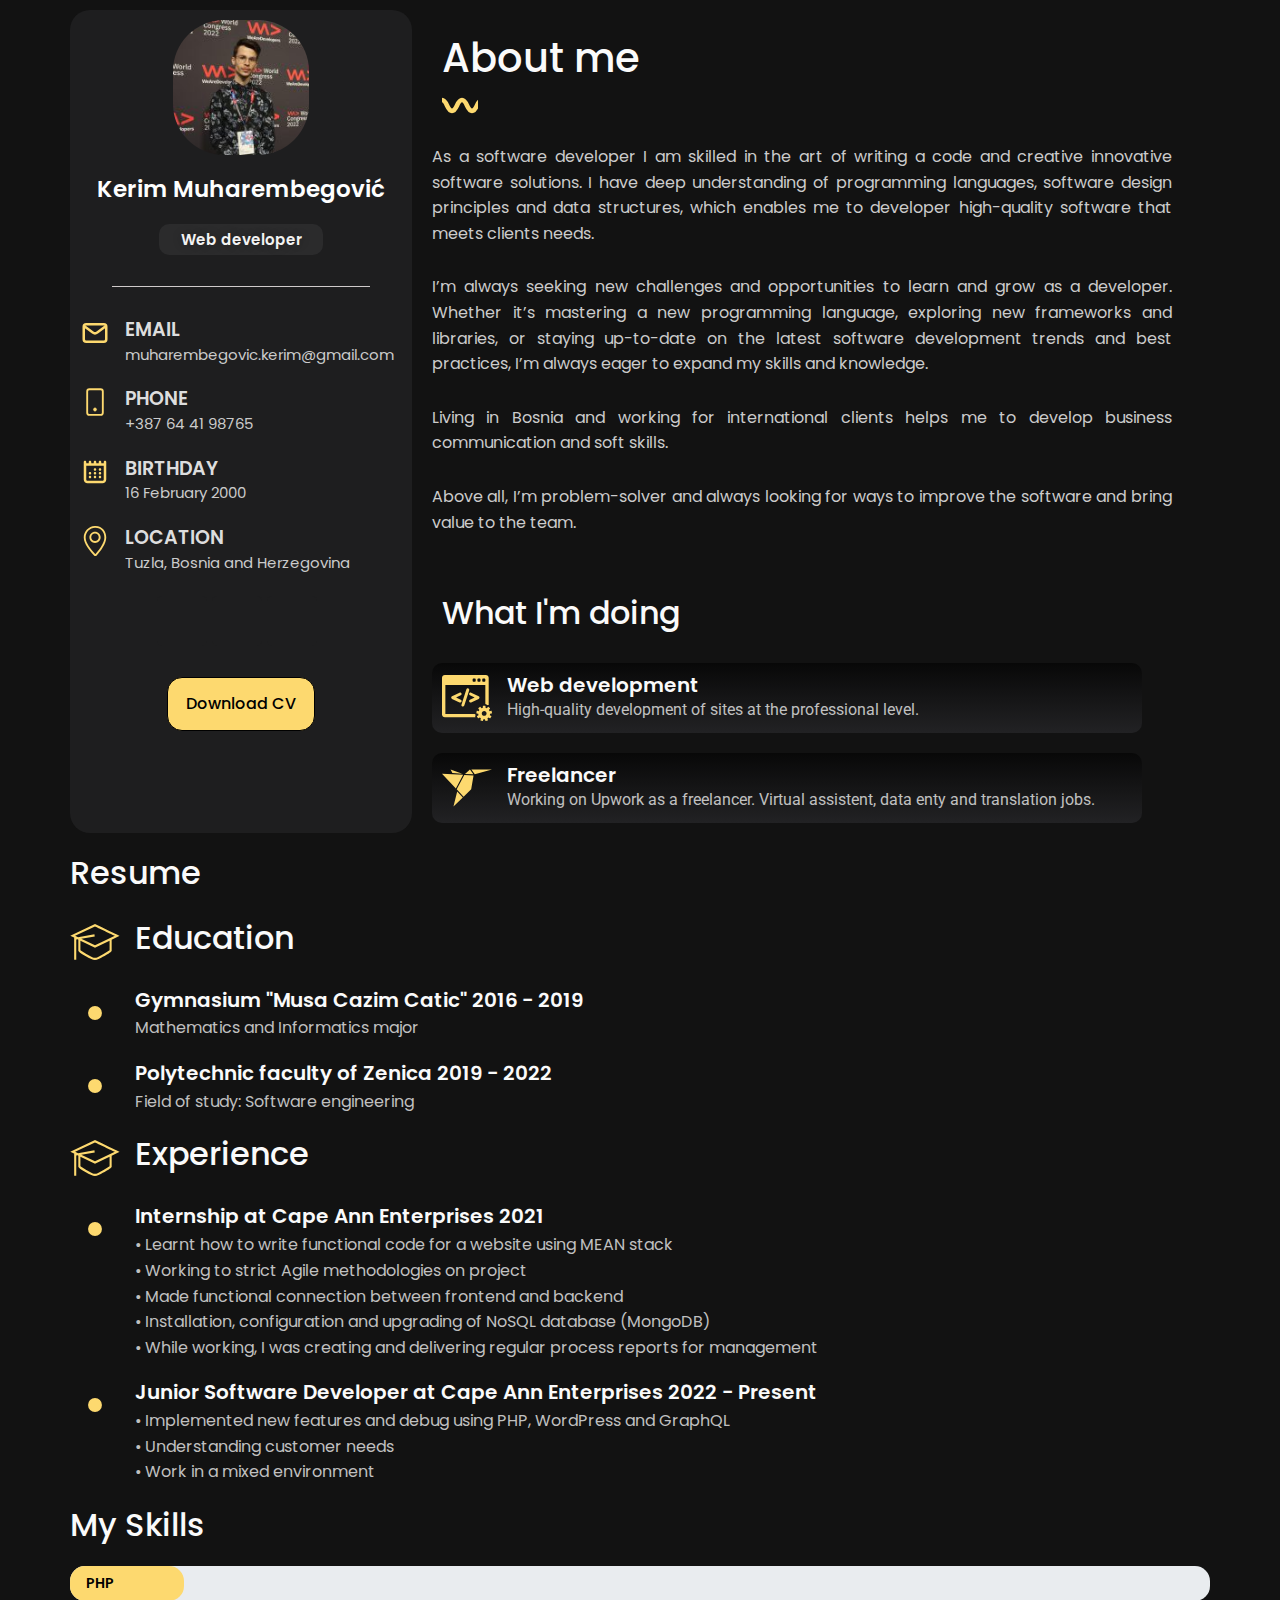
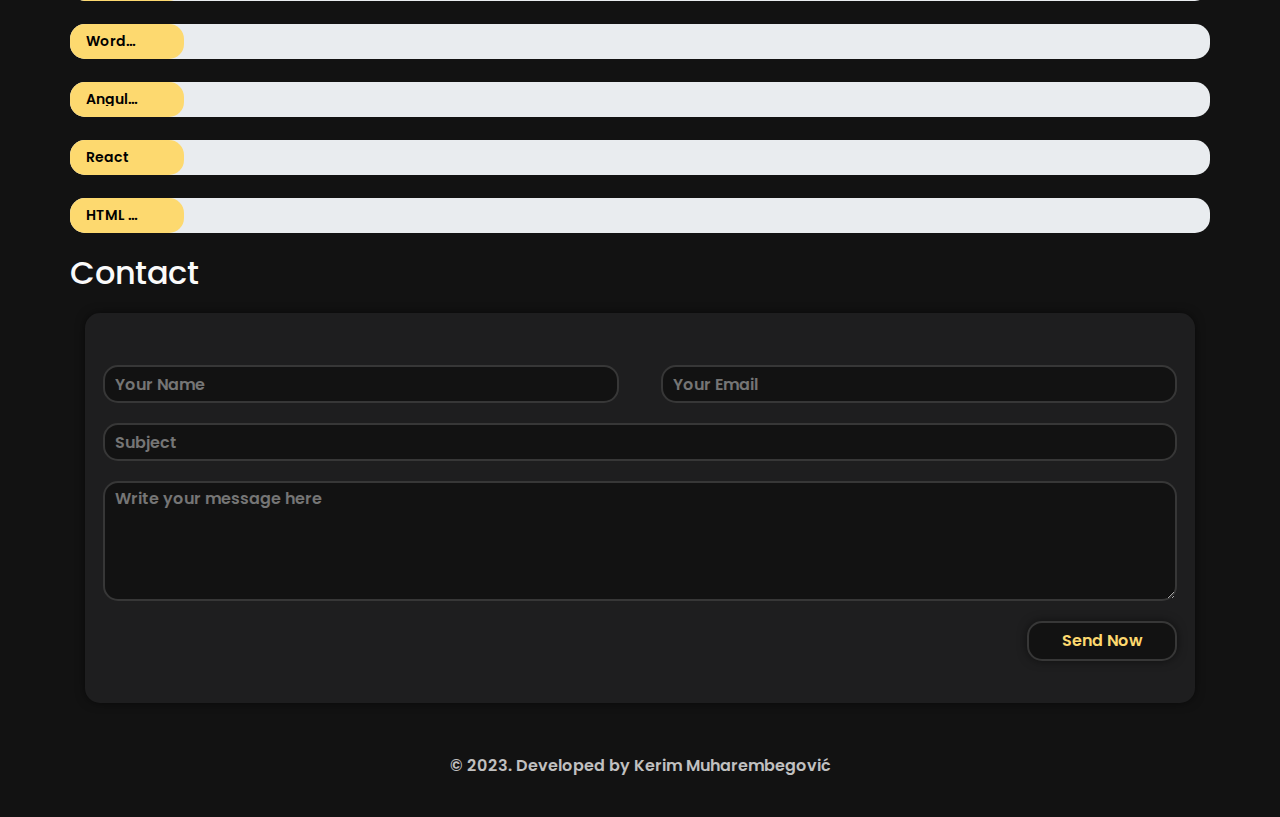
==== commit 62b71419: "Update index.html" ====
--- a/index.html
+++ b/index.html
@@ -1,600 +1,600 @@
-<!DOCTYPE html>
-<html lang="en-US">
-<head>
-	<meta charset="UTF-8">
-		<title>Kerim&#039;s Portfolio</title>
-<meta name="robots" content="max-image-preview:large">
-<link rel="alternate" type="application/rss+xml" title="Kerim&#039;s Portfolio &raquo; Feed" href="https://kerimmbegovic.github.io/portofolio-website/feed/">
-<link rel="alternate" type="application/rss+xml" title="Kerim&#039;s Portfolio &raquo; Comments Feed" href="https://kerimmbegovic.github.io/portofolio-website/comments/feed/">
-<script>
-window._wpemojiSettings = {"baseUrl":"https:\/\/s.w.org\/images\/core\/emoji\/14.0.0\/72x72\/","ext":".png","svgUrl":"https:\/\/s.w.org\/images\/core\/emoji\/14.0.0\/svg\/","svgExt":".svg","source":{"concatemoji":"https:\/\/kerimmbegovic.github.io\/portofolio-website\/wp-includes\/js\/wp-emoji-release.min.js?ver=6.2"}};
-/*! This file is auto-generated */
-!function(e,a,t){var n,r,o,i=a.createElement("canvas"),p=i.getContext&&i.getContext("2d");function s(e,t){p.clearRect(0,0,i.width,i.height),p.fillText(e,0,0);e=i.toDataURL();return p.clearRect(0,0,i.width,i.height),p.fillText(t,0,0),e===i.toDataURL()}function c(e){var t=a.createElement("script");t.src=e,t.defer=t.type="text/javascript",a.getElementsByTagName("head")[0].appendChild(t)}for(o=Array("flag","emoji"),t.supports={everything:!0,everythingExceptFlag:!0},r=0;r<o.length;r++)t.supports[o[r]]=function(e){if(p&&p.fillText)switch(p.textBaseline="top",p.font="600 32px Arial",e){case"flag":return s("🏳️‍⚧️","🏳️​⚧️")?!1:!s("🇺🇳","🇺​🇳")&&!s("🏴󠁧󠁢󠁥󠁮󠁧󠁿","🏴​󠁧​󠁢​󠁥​󠁮​󠁧​󠁿");case"emoji":return!s("🫱🏻‍🫲🏿","🫱🏻​🫲🏿")}return!1}(o[r]),t.supports.everything=t.supports.everything&&t.supports[o[r]],"flag"!==o[r]&&(t.supports.everythingExceptFlag=t.supports.everythingExceptFlag&&t.supports[o[r]]);t.supports.everythingExceptFlag=t.supports.everythingExceptFlag&&!t.supports.flag,t.DOMReady=!1,t.readyCallback=function(){t.DOMReady=!0},t.supports.everything||(n=function(){t.readyCallback()},a.addEventListener?(a.addEventListener("DOMContentLoaded",n,!1),e.addEventListener("load",n,!1)):(e.attachEvent("onload",n),a.attachEvent("onreadystatechange",function(){"complete"===a.readyState&&t.readyCallback()})),(e=t.source||{}).concatemoji?c(e.concatemoji):e.wpemoji&&e.twemoji&&(c(e.twemoji),c(e.wpemoji)))}(window,document,window._wpemojiSettings);
-</script>
-<style>img.wp-smiley,
-img.emoji {
-	display: inline !important;
-	border: none !important;
-	box-shadow: none !important;
-	height: 1em !important;
-	width: 1em !important;
-	margin: 0 0.07em !important;
-	vertical-align: -0.1em !important;
-	background: none !important;
-	padding: 0 !important;
-}</style>
-	<link rel="stylesheet" id="astra-theme-css-css" href="https://kerimmbegovic.github.io/portofolio-website/wp-content/themes/astra/assets/css/minified/main.min.css?ver=4.0.2" media="all">
-<style id="astra-theme-css-inline-css">:root{--ast-container-default-xlg-padding:3em;--ast-container-default-lg-padding:3em;--ast-container-default-slg-padding:2em;--ast-container-default-md-padding:3em;--ast-container-default-sm-padding:3em;--ast-container-default-xs-padding:2.4em;--ast-container-default-xxs-padding:1.8em;--ast-code-block-background:#ECEFF3;--ast-comment-inputs-background:#F9FAFB;}html{font-size:100%;}a{color:var(--ast-global-color-0);}a:hover,a:focus{color:var(--ast-global-color-1);}body,button,input,select,textarea,.ast-button,.ast-custom-button{font-family:-apple-system,BlinkMacSystemFont,Segoe UI,Roboto,Oxygen-Sans,Ubuntu,Cantarell,Helvetica Neue,sans-serif;font-weight:400;font-size:16px;font-size:1rem;line-height:1.6em;}blockquote{color:var(--ast-global-color-3);}h1,.entry-content h1,h2,.entry-content h2,h3,.entry-content h3,h4,.entry-content h4,h5,.entry-content h5,h6,.entry-content h6,.site-title,.site-title a{font-weight:600;}.site-title{font-size:26px;font-size:1.625rem;display:block;}.site-header .site-description{font-size:15px;font-size:0.9375rem;display:none;}.entry-title{font-size:26px;font-size:1.625rem;}h1,.entry-content h1{font-size:40px;font-size:2.5rem;font-weight:600;line-height:1.4em;}h2,.entry-content h2{font-size:32px;font-size:2rem;font-weight:600;line-height:1.25em;}h3,.entry-content h3{font-size:26px;font-size:1.625rem;font-weight:600;line-height:1.2em;}h4,.entry-content h4{font-size:24px;font-size:1.5rem;line-height:1.2em;font-weight:600;}h5,.entry-content h5{font-size:20px;font-size:1.25rem;line-height:1.2em;font-weight:600;}h6,.entry-content h6{font-size:16px;font-size:1rem;line-height:1.25em;font-weight:600;}::selection{background-color:var(--ast-global-color-0);color:#ffffff;}body,h1,.entry-title a,.entry-content h1,h2,.entry-content h2,h3,.entry-content h3,h4,.entry-content h4,h5,.entry-content h5,h6,.entry-content h6{color:var(--ast-global-color-3);}.tagcloud a:hover,.tagcloud a:focus,.tagcloud a.current-item{color:#ffffff;border-color:var(--ast-global-color-0);background-color:var(--ast-global-color-0);}input:focus,input[type="text"]:focus,input[type="email"]:focus,input[type="url"]:focus,input[type="password"]:focus,input[type="reset"]:focus,input[type="search"]:focus,textarea:focus{border-color:var(--ast-global-color-0);}input[type="radio"]:checked,input[type=reset],input[type="checkbox"]:checked,input[type="checkbox"]:hover:checked,input[type="checkbox"]:focus:checked,input[type=range]::-webkit-slider-thumb{border-color:var(--ast-global-color-0);background-color:var(--ast-global-color-0);box-shadow:none;}.site-footer a:hover + .post-count,.site-footer a:focus + .post-count{background:var(--ast-global-color-0);border-color:var(--ast-global-color-0);}.single .nav-links .nav-previous,.single .nav-links .nav-next{color:var(--ast-global-color-0);}.entry-meta,.entry-meta *{line-height:1.45;color:var(--ast-global-color-0);}.entry-meta a:hover,.entry-meta a:hover *,.entry-meta a:focus,.entry-meta a:focus *,.page-links > .page-link,.page-links .page-link:hover,.post-navigation a:hover{color:var(--ast-global-color-1);}#cat option,.secondary .calendar_wrap thead a,.secondary .calendar_wrap thead a:visited{color:var(--ast-global-color-0);}.secondary .calendar_wrap #today,.ast-progress-val span{background:var(--ast-global-color-0);}.secondary a:hover + .post-count,.secondary a:focus + .post-count{background:var(--ast-global-color-0);border-color:var(--ast-global-color-0);}.calendar_wrap #today > a{color:#ffffff;}.page-links .page-link,.single .post-navigation a{color:var(--ast-global-color-0);}.ast-archive-title{color:var(--ast-global-color-2);}.widget-title{font-size:22px;font-size:1.375rem;color:var(--ast-global-color-2);}.ast-single-post .entry-content a,.ast-comment-content a:not(.ast-comment-edit-reply-wrap a){text-decoration:underline;}.ast-single-post .wp-block-button .wp-block-button__link,.ast-single-post .elementor-button-wrapper .elementor-button,.ast-single-post .entry-content .uagb-tab a,.ast-single-post .entry-content .uagb-ifb-cta a,.ast-single-post .entry-content .wp-block-uagb-buttons a,.ast-single-post .entry-content .uabb-module-content a,.ast-single-post .entry-content .uagb-post-grid a,.ast-single-post .entry-content .uagb-timeline a,.ast-single-post .entry-content .uagb-toc__wrap a,.ast-single-post .entry-content .uagb-taxomony-box a,.ast-single-post .entry-content .woocommerce a,.entry-content .wp-block-latest-posts > li > a,.ast-single-post .entry-content .wp-block-file__button{text-decoration:none;}.ast-logo-title-inline .site-logo-img{padding-right:1em;}.site-logo-img img{ transition:all 0.2s linear;}.ast-page-builder-template .hentry {margin: 0;}.ast-page-builder-template .site-content > .ast-container {max-width: 100%;padding: 0;}.ast-page-builder-template .site-content #primary {padding: 0;margin: 0;}.ast-page-builder-template .no-results {text-align: center;margin: 4em auto;}.ast-page-builder-template .ast-pagination {padding: 2em;}.ast-page-builder-template .entry-header.ast-no-title.ast-no-thumbnail {margin-top: 0;}.ast-page-builder-template .entry-header.ast-header-without-markup {margin-top: 0;margin-bottom: 0;}.ast-page-builder-template .entry-header.ast-no-title.ast-no-meta {margin-bottom: 0;}.ast-page-builder-template.single .post-navigation {padding-bottom: 2em;}.ast-page-builder-template.single-post .site-content > .ast-container {max-width: 100%;}.ast-page-builder-template .entry-header {margin-top: 2em;margin-left: auto;margin-right: auto;}.ast-page-builder-template .ast-archive-description {margin: 2em auto 0;padding-left: 20px;padding-right: 20px;}.ast-page-builder-template .ast-row {margin-left: 0;margin-right: 0;}.single.ast-page-builder-template .entry-header + .entry-content {margin-bottom: 2em;}@media(min-width: 921px) {.ast-page-builder-template.archive.ast-right-sidebar .ast-row article,.ast-page-builder-template.archive.ast-left-sidebar .ast-row article {padding-left: 0;padding-right: 0;}}@media (max-width:921px){#ast-desktop-header{display:none;}}@media (min-width:921px){#ast-mobile-header{display:none;}}.wp-block-buttons.aligncenter{justify-content:center;}@media (max-width:921px){.ast-theme-transparent-header #primary,.ast-theme-transparent-header #secondary{padding:0;}}@media (max-width:921px){.ast-plain-container.ast-no-sidebar #primary{padding:0;}}.ast-plain-container.ast-no-sidebar #primary{margin-top:0;margin-bottom:0;}.wp-block-button.is-style-outline .wp-block-button__link{border-color:var(--ast-global-color-0);}.wp-block-button.is-style-outline > .wp-block-button__link:not(.has-text-color),.wp-block-button.wp-block-button__link.is-style-outline:not(.has-text-color){color:var(--ast-global-color-0);}.wp-block-button.is-style-outline .wp-block-button__link:hover,.wp-block-button.is-style-outline .wp-block-button__link:focus{color:#ffffff !important;background-color:var(--ast-global-color-1);border-color:var(--ast-global-color-1);}.post-page-numbers.current .page-link,.ast-pagination .page-numbers.current{color:#ffffff;border-color:var(--ast-global-color-0);background-color:var(--ast-global-color-0);border-radius:2px;}h1.widget-title{font-weight:600;}h2.widget-title{font-weight:600;}h3.widget-title{font-weight:600;}#page{display:flex;flex-direction:column;min-height:100vh;}.ast-404-layout-1 h1.page-title{color:var(--ast-global-color-2);}.single .post-navigation a{line-height:1em;height:inherit;}.error-404 .page-sub-title{font-size:1.5rem;font-weight:inherit;}.search .site-content .content-area .search-form{margin-bottom:0;}#page .site-content{flex-grow:1;}.widget{margin-bottom:3.5em;}#secondary li{line-height:1.5em;}#secondary .wp-block-group h2{margin-bottom:0.7em;}#secondary h2{font-size:1.7rem;}.ast-separate-container .ast-article-post,.ast-separate-container .ast-article-single,.ast-separate-container .ast-comment-list li.depth-1,.ast-separate-container .comment-respond{padding:3em;}.ast-separate-container .ast-comment-list li.depth-1,.hentry{margin-bottom:2em;}.ast-separate-container .ast-archive-description,.ast-separate-container .ast-author-box{background-color:var(--ast-global-color-5);border-bottom:1px solid var(--ast-border-color);}.ast-separate-container .comments-title{padding:2em 2em 0 2em;}.ast-page-builder-template .comment-form-textarea,.ast-comment-formwrap .ast-grid-common-col{padding:0;}.ast-comment-formwrap{padding:0 20px;display:inline-flex;column-gap:20px;}.archive.ast-page-builder-template .entry-header{margin-top:2em;}.ast-page-builder-template .ast-comment-formwrap{width:100%;}.entry-title{margin-bottom:0.5em;}.ast-archive-description p{font-size:inherit;font-weight:inherit;line-height:inherit;}@media (min-width:921px){.ast-left-sidebar.ast-page-builder-template #secondary,.archive.ast-right-sidebar.ast-page-builder-template .site-main{padding-left:20px;padding-right:20px;}}@media (max-width:544px){.ast-comment-formwrap.ast-row{column-gap:10px;display:inline-block;}#ast-commentform .ast-grid-common-col{position:relative;width:100%;}}@media (min-width:1201px){.ast-separate-container .ast-article-post,.ast-separate-container .ast-article-single,.ast-separate-container .ast-author-box,.ast-separate-container .ast-404-layout-1,.ast-separate-container .no-results{padding:3em;}}@media (max-width:921px){.ast-separate-container #primary,.ast-separate-container #secondary{padding:1.5em 0;}#primary,#secondary{padding:1.5em 0;margin:0;}.ast-left-sidebar #content > .ast-container{display:flex;flex-direction:column-reverse;width:100%;}}@media (min-width:922px){.ast-separate-container.ast-right-sidebar #primary,.ast-separate-container.ast-left-sidebar #primary{border:0;}.search-no-results.ast-separate-container #primary{margin-bottom:4em;}}.wp-block-button .wp-block-button__link{color:#ffffff;}.wp-block-button .wp-block-button__link:hover,.wp-block-button .wp-block-button__link:focus{color:#ffffff;background-color:var(--ast-global-color-1);border-color:var(--ast-global-color-1);}.elementor-widget-heading h1.elementor-heading-title{line-height:1.4em;}.elementor-widget-heading h2.elementor-heading-title{line-height:1.25em;}.elementor-widget-heading h3.elementor-heading-title{line-height:1.2em;}.elementor-widget-heading h4.elementor-heading-title{line-height:1.2em;}.elementor-widget-heading h5.elementor-heading-title{line-height:1.2em;}.elementor-widget-heading h6.elementor-heading-title{line-height:1.25em;}.wp-block-button .wp-block-button__link,.wp-block-search .wp-block-search__button,body .wp-block-file .wp-block-file__button{border-color:var(--ast-global-color-0);background-color:var(--ast-global-color-0);color:#ffffff;font-family:inherit;font-weight:500;line-height:1em;font-size:16px;font-size:1rem;border-radius:2px;padding-top:15px;padding-right:30px;padding-bottom:15px;padding-left:30px;}@media (max-width:921px){.wp-block-button .wp-block-button__link,.wp-block-search .wp-block-search__button,body .wp-block-file .wp-block-file__button{padding-top:14px;padding-right:28px;padding-bottom:14px;padding-left:28px;}}@media (max-width:544px){.wp-block-button .wp-block-button__link,.wp-block-search .wp-block-search__button,body .wp-block-file .wp-block-file__button{padding-top:12px;padding-right:24px;padding-bottom:12px;padding-left:24px;}}.menu-toggle,button,.ast-button,.ast-custom-button,.button,input#submit,input[type="button"],input[type="submit"],input[type="reset"],form[CLASS*="wp-block-search__"].wp-block-search .wp-block-search__inside-wrapper .wp-block-search__button,body .wp-block-file .wp-block-file__button,.search .search-submit{border-style:solid;border-top-width:0;border-right-width:0;border-left-width:0;border-bottom-width:0;color:#ffffff;border-color:var(--ast-global-color-0);background-color:var(--ast-global-color-0);border-radius:2px;padding-top:15px;padding-right:30px;padding-bottom:15px;padding-left:30px;font-family:inherit;font-weight:500;font-size:16px;font-size:1rem;line-height:1em;}button:focus,.menu-toggle:hover,button:hover,.ast-button:hover,.ast-custom-button:hover .button:hover,.ast-custom-button:hover ,input[type=reset]:hover,input[type=reset]:focus,input#submit:hover,input#submit:focus,input[type="button"]:hover,input[type="button"]:focus,input[type="submit"]:hover,input[type="submit"]:focus,form[CLASS*="wp-block-search__"].wp-block-search .wp-block-search__inside-wrapper .wp-block-search__button:hover,form[CLASS*="wp-block-search__"].wp-block-search .wp-block-search__inside-wrapper .wp-block-search__button:focus,body .wp-block-file .wp-block-file__button:hover,body .wp-block-file .wp-block-file__button:focus{color:#ffffff;background-color:var(--ast-global-color-1);border-color:var(--ast-global-color-1);}form[CLASS*="wp-block-search__"].wp-block-search .wp-block-search__inside-wrapper .wp-block-search__button.has-icon{padding-top:calc(15px - 3px);padding-right:calc(30px - 3px);padding-bottom:calc(15px - 3px);padding-left:calc(30px - 3px);}@media (min-width:544px){.ast-container{max-width:100%;}}@media (max-width:544px){.ast-separate-container .ast-article-post,.ast-separate-container .ast-article-single,.ast-separate-container .comments-title,.ast-separate-container .ast-archive-description{padding:1.5em 1em;}.ast-separate-container #content .ast-container{padding-left:0.54em;padding-right:0.54em;}.ast-separate-container .ast-comment-list li.depth-1{padding:1.5em 1em;margin-bottom:1.5em;}.ast-separate-container .ast-comment-list .bypostauthor{padding:.5em;}.ast-search-menu-icon.ast-dropdown-active .search-field{width:170px;}.menu-toggle,button,.ast-button,.button,input#submit,input[type="button"],input[type="submit"],input[type="reset"]{padding-top:12px;padding-right:24px;padding-bottom:12px;padding-left:24px;}}@media (max-width:921px){.menu-toggle,button,.ast-button,.button,input#submit,input[type="button"],input[type="submit"],input[type="reset"]{padding-top:14px;padding-right:28px;padding-bottom:14px;padding-left:28px;}.ast-mobile-header-stack .main-header-bar .ast-search-menu-icon{display:inline-block;}.ast-header-break-point.ast-header-custom-item-outside .ast-mobile-header-stack .main-header-bar .ast-search-icon{margin:0;}.ast-comment-avatar-wrap img{max-width:2.5em;}.ast-separate-container .ast-comment-list li.depth-1{padding:1.5em 2.14em;}.ast-separate-container .comment-respond{padding:2em 2.14em;}.ast-comment-meta{padding:0 1.8888em 1.3333em;}}.ast-separate-container{background-color:var(--ast-global-color-4);;}@media (max-width:921px){.site-title{display:block;}.site-header .site-description{display:none;}.entry-title{font-size:30px;}h1,.entry-content h1{font-size:30px;}h2,.entry-content h2{font-size:25px;}h3,.entry-content h3{font-size:20px;}}@media (max-width:544px){.site-title{display:block;}.site-header .site-description{display:none;}.entry-title{font-size:30px;}h1,.entry-content h1{font-size:30px;}h2,.entry-content h2{font-size:25px;}h3,.entry-content h3{font-size:20px;}}@media (max-width:921px){html{font-size:91.2%;}}@media (max-width:544px){html{font-size:91.2%;}}@media (min-width:922px){.ast-container{max-width:1240px;}}@media (min-width:922px){.site-content .ast-container{display:flex;}}@media (max-width:921px){.site-content .ast-container{flex-direction:column;}}@media (min-width:922px){.main-header-menu .sub-menu .menu-item.ast-left-align-sub-menu:hover > .sub-menu,.main-header-menu .sub-menu .menu-item.ast-left-align-sub-menu.focus > .sub-menu{margin-left:-0px;}}blockquote,cite {font-style: initial;}.wp-block-file {display: flex;align-items: center;flex-wrap: wrap;justify-content: space-between;}.wp-block-pullquote {border: none;}.wp-block-pullquote blockquote::before {content: "\201D";font-family: "Helvetica",sans-serif;display: flex;transform: rotate( 180deg );font-size: 6rem;font-style: normal;line-height: 1;font-weight: bold;align-items: center;justify-content: center;}.has-text-align-right > blockquote::before {justify-content: flex-start;}.has-text-align-left > blockquote::before {justify-content: flex-end;}figure.wp-block-pullquote.is-style-solid-color blockquote {max-width: 100%;text-align: inherit;}html body {--wp--custom--ast-default-block-top-padding: 3em;--wp--custom--ast-default-block-right-padding: 3em;--wp--custom--ast-default-block-bottom-padding: 3em;--wp--custom--ast-default-block-left-padding: 3em;--wp--custom--ast-container-width: 1200px;--wp--custom--ast-content-width-size: 1200px;--wp--custom--ast-wide-width-size: calc(1200px + var(--wp--custom--ast-default-block-left-padding) + var(--wp--custom--ast-default-block-right-padding));}.ast-narrow-container {--wp--custom--ast-content-width-size: 750px;--wp--custom--ast-wide-width-size: 750px;}@media(max-width: 921px) {html body {--wp--custom--ast-default-block-top-padding: 3em;--wp--custom--ast-default-block-right-padding: 2em;--wp--custom--ast-default-block-bottom-padding: 3em;--wp--custom--ast-default-block-left-padding: 2em;}}@media(max-width: 544px) {html body {--wp--custom--ast-default-block-top-padding: 3em;--wp--custom--ast-default-block-right-padding: 1.5em;--wp--custom--ast-default-block-bottom-padding: 3em;--wp--custom--ast-default-block-left-padding: 1.5em;}}.entry-content > .wp-block-group,.entry-content > .wp-block-cover,.entry-content > .wp-block-columns {padding-top: var(--wp--custom--ast-default-block-top-padding);padding-right: var(--wp--custom--ast-default-block-right-padding);padding-bottom: var(--wp--custom--ast-default-block-bottom-padding);padding-left: var(--wp--custom--ast-default-block-left-padding);}.ast-plain-container.ast-no-sidebar .entry-content > .alignfull,.ast-page-builder-template .ast-no-sidebar .entry-content > .alignfull {margin-left: calc( -50vw + 50%);margin-right: calc( -50vw + 50%);max-width: 100vw;width: 100vw;}.ast-plain-container.ast-no-sidebar .entry-content .alignfull .alignfull,.ast-page-builder-template.ast-no-sidebar .entry-content .alignfull .alignfull,.ast-plain-container.ast-no-sidebar .entry-content .alignfull .alignwide,.ast-page-builder-template.ast-no-sidebar .entry-content .alignfull .alignwide,.ast-plain-container.ast-no-sidebar .entry-content .alignwide .alignfull,.ast-page-builder-template.ast-no-sidebar .entry-content .alignwide .alignfull,.ast-plain-container.ast-no-sidebar .entry-content .alignwide .alignwide,.ast-page-builder-template.ast-no-sidebar .entry-content .alignwide .alignwide,.ast-plain-container.ast-no-sidebar .entry-content .wp-block-column .alignfull,.ast-page-builder-template.ast-no-sidebar .entry-content .wp-block-column .alignfull,.ast-plain-container.ast-no-sidebar .entry-content .wp-block-column .alignwide,.ast-page-builder-template.ast-no-sidebar .entry-content .wp-block-column .alignwide {margin-left: auto;margin-right: auto;width: 100%;}[ast-blocks-layout] .wp-block-separator:not(.is-style-dots) {height: 0;}[ast-blocks-layout] .wp-block-separator {margin: 20px auto;}[ast-blocks-layout] .wp-block-separator:not(.is-style-wide):not(.is-style-dots) {max-width: 100px;}[ast-blocks-layout] .wp-block-separator.has-background {padding: 0;}.entry-content[ast-blocks-layout] > * {max-width: var(--wp--custom--ast-content-width-size);margin-left: auto;margin-right: auto;}.entry-content[ast-blocks-layout] > .alignwide {max-width: var(--wp--custom--ast-wide-width-size);}.entry-content[ast-blocks-layout] .alignfull {max-width: none;}.entry-content .wp-block-columns {margin-bottom: 0;}blockquote {margin: 1.5em;border: none;}.wp-block-quote:not(.has-text-align-right):not(.has-text-align-center) {border-left: 5px solid rgba(0,0,0,0.05);}.has-text-align-right > blockquote,blockquote.has-text-align-right {border-right: 5px solid rgba(0,0,0,0.05);}.has-text-align-left > blockquote,blockquote.has-text-align-left {border-left: 5px solid rgba(0,0,0,0.05);}.wp-block-site-tagline,.wp-block-latest-posts .read-more {margin-top: 15px;}.wp-block-loginout p label {display: block;}.wp-block-loginout p:not(.login-remember):not(.login-submit) input {width: 100%;}.wp-block-loginout input:focus {border-color: transparent;}.wp-block-loginout input:focus {outline: thin dotted;}.entry-content .wp-block-media-text .wp-block-media-text__content {padding: 0 0 0 8%;}.entry-content .wp-block-media-text.has-media-on-the-right .wp-block-media-text__content {padding: 0 8% 0 0;}.entry-content .wp-block-media-text.has-background .wp-block-media-text__content {padding: 8%;}.entry-content .wp-block-cover:not([class*="background-color"]) .wp-block-cover__inner-container,.entry-content .wp-block-cover:not([class*="background-color"]) .wp-block-cover-image-text,.entry-content .wp-block-cover:not([class*="background-color"]) .wp-block-cover-text,.entry-content .wp-block-cover-image:not([class*="background-color"]) .wp-block-cover__inner-container,.entry-content .wp-block-cover-image:not([class*="background-color"]) .wp-block-cover-image-text,.entry-content .wp-block-cover-image:not([class*="background-color"]) .wp-block-cover-text {color: var(--ast-global-color-5);}.wp-block-loginout .login-remember input {width: 1.1rem;height: 1.1rem;margin: 0 5px 4px 0;vertical-align: middle;}.wp-block-latest-posts > li > *:first-child,.wp-block-latest-posts:not(.is-grid) > li:first-child {margin-top: 0;}.wp-block-search__inside-wrapper .wp-block-search__input {padding: 0 10px;color: var(--ast-global-color-3);background: var(--ast-global-color-5);border-color: var(--ast-border-color);}.wp-block-latest-posts .read-more {margin-bottom: 1.5em;}.wp-block-search__no-button .wp-block-search__inside-wrapper .wp-block-search__input {padding-top: 5px;padding-bottom: 5px;}.wp-block-latest-posts .wp-block-latest-posts__post-date,.wp-block-latest-posts .wp-block-latest-posts__post-author {font-size: 1rem;}.wp-block-latest-posts > li > *,.wp-block-latest-posts:not(.is-grid) > li {margin-top: 12px;margin-bottom: 12px;}.ast-page-builder-template .entry-content[ast-blocks-layout] > *,.ast-page-builder-template .entry-content[ast-blocks-layout] > .alignfull > * {max-width: none;}.ast-page-builder-template .entry-content[ast-blocks-layout] > .alignwide > * {max-width: var(--wp--custom--ast-wide-width-size);}.ast-page-builder-template .entry-content[ast-blocks-layout] > .inherit-container-width > *,.ast-page-builder-template .entry-content[ast-blocks-layout] > * > *,.entry-content[ast-blocks-layout] > .wp-block-cover .wp-block-cover__inner-container {max-width: var(--wp--custom--ast-content-width-size);margin-left: auto;margin-right: auto;}.entry-content[ast-blocks-layout] .wp-block-cover:not(.alignleft):not(.alignright) {width: auto;}@media(max-width: 1200px) {.ast-separate-container .entry-content > .alignfull,.ast-separate-container .entry-content[ast-blocks-layout] > .alignwide,.ast-plain-container .entry-content[ast-blocks-layout] > .alignwide,.ast-plain-container .entry-content .alignfull {margin-left: calc(-1 * min(var(--ast-container-default-xlg-padding),20px)) ;margin-right: calc(-1 * min(var(--ast-container-default-xlg-padding),20px));}}@media(min-width: 1201px) {.ast-separate-container .entry-content > .alignfull {margin-left: calc(-1 * var(--ast-container-default-xlg-padding) );margin-right: calc(-1 * var(--ast-container-default-xlg-padding) );}.ast-separate-container .entry-content[ast-blocks-layout] > .alignwide,.ast-plain-container .entry-content[ast-blocks-layout] > .alignwide {margin-left: calc(-1 * var(--wp--custom--ast-default-block-left-padding) );margin-right: calc(-1 * var(--wp--custom--ast-default-block-right-padding) );}}@media(min-width: 921px) {.ast-separate-container .entry-content .wp-block-group.alignwide:not(.inherit-container-width) > :where(:not(.alignleft):not(.alignright)),.ast-plain-container .entry-content .wp-block-group.alignwide:not(.inherit-container-width) > :where(:not(.alignleft):not(.alignright)) {max-width: calc( var(--wp--custom--ast-content-width-size) + 80px );}.ast-plain-container.ast-right-sidebar .entry-content[ast-blocks-layout] .alignfull,.ast-plain-container.ast-left-sidebar .entry-content[ast-blocks-layout] .alignfull {margin-left: -60px;margin-right: -60px;}}@media(min-width: 544px) {.entry-content > .alignleft {margin-right: 20px;}.entry-content > .alignright {margin-left: 20px;}}@media (max-width:544px){.wp-block-columns .wp-block-column:not(:last-child){margin-bottom:20px;}.wp-block-latest-posts{margin:0;}}@media( max-width: 600px ) {.entry-content .wp-block-media-text .wp-block-media-text__content,.entry-content .wp-block-media-text.has-media-on-the-right .wp-block-media-text__content {padding: 8% 0 0;}.entry-content .wp-block-media-text.has-background .wp-block-media-text__content {padding: 8%;}}.ast-separate-container .entry-content .wp-block-uagb-container {padding-left: 0;}.ast-page-builder-template .entry-header {padding-left: 0;}@media(min-width: 1201px) {.ast-separate-container .entry-content > .uagb-is-root-container {margin-left: 0;margin-right: 0;}}.ast-narrow-container .site-content .wp-block-uagb-image--align-full .wp-block-uagb-image__figure {max-width: 100%;margin-left: auto;margin-right: auto;}.entry-content ul,.entry-content ol {padding: revert;margin: revert;}:root .has-ast-global-color-0-color{color:var(--ast-global-color-0);}:root .has-ast-global-color-0-background-color{background-color:var(--ast-global-color-0);}:root .wp-block-button .has-ast-global-color-0-color{color:var(--ast-global-color-0);}:root .wp-block-button .has-ast-global-color-0-background-color{background-color:var(--ast-global-color-0);}:root .has-ast-global-color-1-color{color:var(--ast-global-color-1);}:root .has-ast-global-color-1-background-color{background-color:var(--ast-global-color-1);}:root .wp-block-button .has-ast-global-color-1-color{color:var(--ast-global-color-1);}:root .wp-block-button .has-ast-global-color-1-background-color{background-color:var(--ast-global-color-1);}:root .has-ast-global-color-2-color{color:var(--ast-global-color-2);}:root .has-ast-global-color-2-background-color{background-color:var(--ast-global-color-2);}:root .wp-block-button .has-ast-global-color-2-color{color:var(--ast-global-color-2);}:root .wp-block-button .has-ast-global-color-2-background-color{background-color:var(--ast-global-color-2);}:root .has-ast-global-color-3-color{color:var(--ast-global-color-3);}:root .has-ast-global-color-3-background-color{background-color:var(--ast-global-color-3);}:root .wp-block-button .has-ast-global-color-3-color{color:var(--ast-global-color-3);}:root .wp-block-button .has-ast-global-color-3-background-color{background-color:var(--ast-global-color-3);}:root .has-ast-global-color-4-color{color:var(--ast-global-color-4);}:root .has-ast-global-color-4-background-color{background-color:var(--ast-global-color-4);}:root .wp-block-button .has-ast-global-color-4-color{color:var(--ast-global-color-4);}:root .wp-block-button .has-ast-global-color-4-background-color{background-color:var(--ast-global-color-4);}:root .has-ast-global-color-5-color{color:var(--ast-global-color-5);}:root .has-ast-global-color-5-background-color{background-color:var(--ast-global-color-5);}:root .wp-block-button .has-ast-global-color-5-color{color:var(--ast-global-color-5);}:root .wp-block-button .has-ast-global-color-5-background-color{background-color:var(--ast-global-color-5);}:root .has-ast-global-color-6-color{color:var(--ast-global-color-6);}:root .has-ast-global-color-6-background-color{background-color:var(--ast-global-color-6);}:root .wp-block-button .has-ast-global-color-6-color{color:var(--ast-global-color-6);}:root .wp-block-button .has-ast-global-color-6-background-color{background-color:var(--ast-global-color-6);}:root .has-ast-global-color-7-color{color:var(--ast-global-color-7);}:root .has-ast-global-color-7-background-color{background-color:var(--ast-global-color-7);}:root .wp-block-button .has-ast-global-color-7-color{color:var(--ast-global-color-7);}:root .wp-block-button .has-ast-global-color-7-background-color{background-color:var(--ast-global-color-7);}:root .has-ast-global-color-8-color{color:var(--ast-global-color-8);}:root .has-ast-global-color-8-background-color{background-color:var(--ast-global-color-8);}:root .wp-block-button .has-ast-global-color-8-color{color:var(--ast-global-color-8);}:root .wp-block-button .has-ast-global-color-8-background-color{background-color:var(--ast-global-color-8);}:root{--ast-global-color-0:#046bd2;--ast-global-color-1:#045cb4;--ast-global-color-2:#1e293b;--ast-global-color-3:#334155;--ast-global-color-4:#f9fafb;--ast-global-color-5:#FFFFFF;--ast-global-color-6:#e2e8f0;--ast-global-color-7:#cbd5e1;--ast-global-color-8:#94a3b8;}:root {--ast-border-color : var(--ast-global-color-6);}.ast-single-entry-banner {-js-display: flex;display: flex;flex-direction: column;justify-content: center;text-align: center;position: relative;background: #eeeeee;}.ast-single-entry-banner[data-banner-layout="layout-1"] {max-width: 1200px;background: inherit;padding: 20px 0;}.ast-single-entry-banner[data-banner-width-type="custom"] {margin: 0 auto;width: 100%;}.ast-single-entry-banner + .site-content .entry-header {margin-bottom: 0;}header.entry-header .entry-title{font-weight:600;font-size:32px;font-size:2rem;}header.entry-header > *:not(:last-child){margin-bottom:10px;}.ast-archive-entry-banner {-js-display: flex;display: flex;flex-direction: column;justify-content: center;text-align: center;position: relative;background: #eeeeee;}.ast-archive-entry-banner[data-banner-width-type="custom"] {margin: 0 auto;width: 100%;}.ast-archive-entry-banner[data-banner-layout="layout-1"] {background: inherit;padding: 20px 0;text-align: left;}body.archive .ast-archive-description{max-width:1200px;width:100%;text-align:left;padding-top:3em;padding-right:3em;padding-bottom:3em;padding-left:3em;}body.archive .ast-archive-description .ast-archive-title,body.archive .ast-archive-description .ast-archive-title *{font-weight:600;font-size:32px;font-size:2rem;}body.archive .ast-archive-description > *:not(:last-child){margin-bottom:10px;}@media (max-width:921px){body.archive .ast-archive-description{text-align:left;}}@media (max-width:544px){body.archive .ast-archive-description{text-align:left;}}.ast-breadcrumbs .trail-browse,.ast-breadcrumbs .trail-items,.ast-breadcrumbs .trail-items li{display:inline-block;margin:0;padding:0;border:none;background:inherit;text-indent:0;}.ast-breadcrumbs .trail-browse{font-size:inherit;font-style:inherit;font-weight:inherit;color:inherit;}.ast-breadcrumbs .trail-items{list-style:none;}.trail-items li::after{padding:0 0.3em;content:"\00bb";}.trail-items li:last-of-type::after{display:none;}h1,.entry-content h1,h2,.entry-content h2,h3,.entry-content h3,h4,.entry-content h4,h5,.entry-content h5,h6,.entry-content h6{color:var(--ast-global-color-2);}.entry-title a{color:var(--ast-global-color-2);}@media (max-width:921px){.ast-builder-grid-row-container.ast-builder-grid-row-tablet-3-firstrow .ast-builder-grid-row > *:first-child,.ast-builder-grid-row-container.ast-builder-grid-row-tablet-3-lastrow .ast-builder-grid-row > *:last-child{grid-column:1 / -1;}}@media (max-width:544px){.ast-builder-grid-row-container.ast-builder-grid-row-mobile-3-firstrow .ast-builder-grid-row > *:first-child,.ast-builder-grid-row-container.ast-builder-grid-row-mobile-3-lastrow .ast-builder-grid-row > *:last-child{grid-column:1 / -1;}}.ast-builder-layout-element[data-section="title_tagline"]{display:flex;}@media (max-width:921px){.ast-header-break-point .ast-builder-layout-element[data-section="title_tagline"]{display:flex;}}@media (max-width:544px){.ast-header-break-point .ast-builder-layout-element[data-section="title_tagline"]{display:flex;}}.ast-builder-menu-1{font-family:inherit;font-weight:inherit;}.ast-builder-menu-1 .menu-item > .menu-link{color:var(--ast-global-color-3);}.ast-builder-menu-1 .menu-item > .ast-menu-toggle{color:var(--ast-global-color-3);}.ast-builder-menu-1 .menu-item:hover > .menu-link,.ast-builder-menu-1 .inline-on-mobile .menu-item:hover > .ast-menu-toggle{color:var(--ast-global-color-1);}.ast-builder-menu-1 .menu-item:hover > .ast-menu-toggle{color:var(--ast-global-color-1);}.ast-builder-menu-1 .menu-item.current-menu-item > .menu-link,.ast-builder-menu-1 .inline-on-mobile .menu-item.current-menu-item > .ast-menu-toggle,.ast-builder-menu-1 .current-menu-ancestor > .menu-link{color:var(--ast-global-color-1);}.ast-builder-menu-1 .menu-item.current-menu-item > .ast-menu-toggle{color:var(--ast-global-color-1);}.ast-builder-menu-1 .sub-menu,.ast-builder-menu-1 .inline-on-mobile .sub-menu{border-top-width:2px;border-bottom-width:0px;border-right-width:0px;border-left-width:0px;border-color:var(--ast-global-color-0);border-style:solid;border-radius:0px;}.ast-builder-menu-1 .main-header-menu > .menu-item > .sub-menu,.ast-builder-menu-1 .main-header-menu > .menu-item > .astra-full-megamenu-wrapper{margin-top:0px;}.ast-desktop .ast-builder-menu-1 .main-header-menu > .menu-item > .sub-menu:before,.ast-desktop .ast-builder-menu-1 .main-header-menu > .menu-item > .astra-full-megamenu-wrapper:before{height:calc( 0px + 5px );}.ast-desktop .ast-builder-menu-1 .menu-item .sub-menu .menu-link{border-style:none;}@media (max-width:921px){.ast-header-break-point .ast-builder-menu-1 .menu-item.menu-item-has-children > .ast-menu-toggle{top:0;}.ast-builder-menu-1 .menu-item-has-children > .menu-link:after{content:unset;}.ast-builder-menu-1 .main-header-menu > .menu-item > .sub-menu,.ast-builder-menu-1 .main-header-menu > .menu-item > .astra-full-megamenu-wrapper{margin-top:0;}}@media (max-width:544px){.ast-header-break-point .ast-builder-menu-1 .menu-item.menu-item-has-children > .ast-menu-toggle{top:0;}.ast-builder-menu-1 .main-header-menu > .menu-item > .sub-menu,.ast-builder-menu-1 .main-header-menu > .menu-item > .astra-full-megamenu-wrapper{margin-top:0;}}.ast-builder-menu-1{display:flex;}@media (max-width:921px){.ast-header-break-point .ast-builder-menu-1{display:flex;}}@media (max-width:544px){.ast-header-break-point .ast-builder-menu-1{display:flex;}}.site-below-footer-wrap{padding-top:20px;padding-bottom:20px;}.site-below-footer-wrap[data-section="section-below-footer-builder"]{background-color:var(--ast-global-color-5);;min-height:80px;border-style:solid;border-width:0px;border-top-width:1px;border-top-color:var(--ast-global-color-6);}.site-below-footer-wrap[data-section="section-below-footer-builder"] .ast-builder-grid-row{max-width:1200px;margin-left:auto;margin-right:auto;}.site-below-footer-wrap[data-section="section-below-footer-builder"] .ast-builder-grid-row,.site-below-footer-wrap[data-section="section-below-footer-builder"] .site-footer-section{align-items:flex-start;}.site-below-footer-wrap[data-section="section-below-footer-builder"].ast-footer-row-inline .site-footer-section{display:flex;margin-bottom:0;}.ast-builder-grid-row-full .ast-builder-grid-row{grid-template-columns:1fr;}@media (max-width:921px){.site-below-footer-wrap[data-section="section-below-footer-builder"].ast-footer-row-tablet-inline .site-footer-section{display:flex;margin-bottom:0;}.site-below-footer-wrap[data-section="section-below-footer-builder"].ast-footer-row-tablet-stack .site-footer-section{display:block;margin-bottom:10px;}.ast-builder-grid-row-container.ast-builder-grid-row-tablet-full .ast-builder-grid-row{grid-template-columns:1fr;}}@media (max-width:544px){.site-below-footer-wrap[data-section="section-below-footer-builder"].ast-footer-row-mobile-inline .site-footer-section{display:flex;margin-bottom:0;}.site-below-footer-wrap[data-section="section-below-footer-builder"].ast-footer-row-mobile-stack .site-footer-section{display:block;margin-bottom:10px;}.ast-builder-grid-row-container.ast-builder-grid-row-mobile-full .ast-builder-grid-row{grid-template-columns:1fr;}}.site-below-footer-wrap[data-section="section-below-footer-builder"]{display:grid;}@media (max-width:921px){.ast-header-break-point .site-below-footer-wrap[data-section="section-below-footer-builder"]{display:grid;}}@media (max-width:544px){.ast-header-break-point .site-below-footer-wrap[data-section="section-below-footer-builder"]{display:grid;}}.ast-footer-copyright{text-align:center;}.ast-footer-copyright {color:var(--ast-global-color-3);}@media (max-width:921px){.ast-footer-copyright{text-align:center;}}@media (max-width:544px){.ast-footer-copyright{text-align:center;}}.ast-footer-copyright {font-size:16px;font-size:1rem;}.ast-footer-copyright.ast-builder-layout-element{display:flex;}@media (max-width:921px){.ast-header-break-point .ast-footer-copyright.ast-builder-layout-element{display:flex;}}@media (max-width:544px){.ast-header-break-point .ast-footer-copyright.ast-builder-layout-element{display:flex;}}.elementor-widget-heading .elementor-heading-title{margin:0;}.elementor-page .ast-menu-toggle{color:unset !important;background:unset !important;}.elementor-post.elementor-grid-item.hentry{margin-bottom:0;}.woocommerce div.product .elementor-element.elementor-products-grid .related.products ul.products li.product,.elementor-element .elementor-wc-products .woocommerce[class*='columns-'] ul.products li.product{width:auto;margin:0;float:none;}.elementor-toc__list-wrapper{margin:0;}.ast-left-sidebar .elementor-section.elementor-section-stretched,.ast-right-sidebar .elementor-section.elementor-section-stretched{max-width:100%;left:0 !important;}.elementor-template-full-width .ast-container{display:block;}@media (max-width:544px){.elementor-element .elementor-wc-products .woocommerce[class*="columns-"] ul.products li.product{width:auto;margin:0;}.elementor-element .woocommerce .woocommerce-result-count{float:none;}}.ast-header-break-point .main-header-bar{border-bottom-width:1px;}@media (min-width:922px){.main-header-bar{border-bottom-width:1px;}}.main-header-menu .menu-item, #astra-footer-menu .menu-item, .main-header-bar .ast-masthead-custom-menu-items{-js-display:flex;display:flex;-webkit-box-pack:center;-webkit-justify-content:center;-moz-box-pack:center;-ms-flex-pack:center;justify-content:center;-webkit-box-orient:vertical;-webkit-box-direction:normal;-webkit-flex-direction:column;-moz-box-orient:vertical;-moz-box-direction:normal;-ms-flex-direction:column;flex-direction:column;}.main-header-menu > .menu-item > .menu-link, #astra-footer-menu > .menu-item > .menu-link{height:100%;-webkit-box-align:center;-webkit-align-items:center;-moz-box-align:center;-ms-flex-align:center;align-items:center;-js-display:flex;display:flex;}.ast-header-break-point .main-navigation ul .menu-item .menu-link .icon-arrow:first-of-type svg{top:.2em;margin-top:0px;margin-left:0px;width:.65em;transform:translate(0, -2px) rotateZ(270deg);}.ast-mobile-popup-content .ast-submenu-expanded > .ast-menu-toggle{transform:rotateX(180deg);overflow-y:auto;}.ast-separate-container .blog-layout-1, .ast-separate-container .blog-layout-2, .ast-separate-container .blog-layout-3{background-color:transparent;background-image:none;}.ast-separate-container .ast-article-post{background-color:var(--ast-global-color-5);;}@media (max-width:921px){.ast-separate-container .ast-article-post{background-color:var(--ast-global-color-5);;}}@media (max-width:544px){.ast-separate-container .ast-article-post{background-color:var(--ast-global-color-5);;}}.ast-separate-container .ast-article-single:not(.ast-related-post), .ast-separate-container .comments-area .comment-respond,.ast-separate-container .comments-area .ast-comment-list li, .ast-separate-container .ast-woocommerce-container, .ast-separate-container .error-404, .ast-separate-container .no-results, .single.ast-separate-container .site-main .ast-author-meta, .ast-separate-container .related-posts-title-wrapper, .ast-separate-container.ast-two-container #secondary .widget,.ast-separate-container .comments-count-wrapper, .ast-box-layout.ast-plain-container .site-content,.ast-padded-layout.ast-plain-container .site-content, .ast-separate-container .comments-area .comments-title, .ast-narrow-container .site-content{background-color:var(--ast-global-color-5);;}@media (max-width:921px){.ast-separate-container .ast-article-single:not(.ast-related-post), .ast-separate-container .comments-area .comment-respond,.ast-separate-container .comments-area .ast-comment-list li, .ast-separate-container .ast-woocommerce-container, .ast-separate-container .error-404, .ast-separate-container .no-results, .single.ast-separate-container .site-main .ast-author-meta, .ast-separate-container .related-posts-title-wrapper, .ast-separate-container.ast-two-container #secondary .widget,.ast-separate-container .comments-count-wrapper, .ast-box-layout.ast-plain-container .site-content,.ast-padded-layout.ast-plain-container .site-content, .ast-separate-container .comments-area .comments-title, .ast-narrow-container .site-content{background-color:var(--ast-global-color-5);;}}@media (max-width:544px){.ast-separate-container .ast-article-single:not(.ast-related-post), .ast-separate-container .comments-area .comment-respond,.ast-separate-container .comments-area .ast-comment-list li, .ast-separate-container .ast-woocommerce-container, .ast-separate-container .error-404, .ast-separate-container .no-results, .single.ast-separate-container .site-main .ast-author-meta, .ast-separate-container .related-posts-title-wrapper, .ast-separate-container.ast-two-container #secondary .widget,.ast-separate-container .comments-count-wrapper, .ast-box-layout.ast-plain-container .site-content,.ast-padded-layout.ast-plain-container .site-content, .ast-separate-container .comments-area .comments-title, .ast-narrow-container .site-content{background-color:var(--ast-global-color-5);;}}.ast-plain-container, .ast-page-builder-template{background-color:var(--ast-global-color-5);;}@media (max-width:921px){.ast-plain-container, .ast-page-builder-template{background-color:var(--ast-global-color-5);;}}@media (max-width:544px){.ast-plain-container, .ast-page-builder-template{background-color:var(--ast-global-color-5);;}}
-		#ast-scroll-top {
-			display: none;
-			position: fixed;
-			text-align: center;
-			cursor: pointer;
-			z-index: 99;
-			width: 2.1em;
-			height: 2.1em;
-			line-height: 2.1;
-			color: #ffffff;
-			border-radius: 2px;
-			content: "";
-		}
-		@media (min-width: 769px) {
-			#ast-scroll-top {
-				content: "769";
-			}
-		}
-		#ast-scroll-top .ast-icon.icon-arrow svg {
-			margin-left: 0px;
-			vertical-align: middle;
-			transform: translate(0, -20%) rotate(180deg);
-			width: 1.6em;
-		}
-		.ast-scroll-to-top-right {
-			right: 30px;
-			bottom: 30px;
-		}
-		.ast-scroll-to-top-left {
-			left: 30px;
-			bottom: 30px;
-		}
-	#ast-scroll-top{background-color:var(--ast-global-color-0);font-size:15px;font-size:0.9375rem;}@media (max-width:921px){#ast-scroll-top .ast-icon.icon-arrow svg{width:1em;}}.ast-mobile-header-content > *,.ast-desktop-header-content > * {padding: 10px 0;height: auto;}.ast-mobile-header-content > *:first-child,.ast-desktop-header-content > *:first-child {padding-top: 10px;}.ast-mobile-header-content > .ast-builder-menu,.ast-desktop-header-content > .ast-builder-menu {padding-top: 0;}.ast-mobile-header-content > *:last-child,.ast-desktop-header-content > *:last-child {padding-bottom: 0;}.ast-mobile-header-content .ast-search-menu-icon.ast-inline-search label,.ast-desktop-header-content .ast-search-menu-icon.ast-inline-search label {width: 100%;}.ast-desktop-header-content .main-header-bar-navigation .ast-submenu-expanded > .ast-menu-toggle::before {transform: rotateX(180deg);}#ast-desktop-header .ast-desktop-header-content,.ast-mobile-header-content .ast-search-icon,.ast-desktop-header-content .ast-search-icon,.ast-mobile-header-wrap .ast-mobile-header-content,.ast-main-header-nav-open.ast-popup-nav-open .ast-mobile-header-wrap .ast-mobile-header-content,.ast-main-header-nav-open.ast-popup-nav-open .ast-desktop-header-content {display: none;}.ast-main-header-nav-open.ast-header-break-point #ast-desktop-header .ast-desktop-header-content,.ast-main-header-nav-open.ast-header-break-point .ast-mobile-header-wrap .ast-mobile-header-content {display: block;}.ast-desktop .ast-desktop-header-content .astra-menu-animation-slide-up > .menu-item > .sub-menu,.ast-desktop .ast-desktop-header-content .astra-menu-animation-slide-up > .menu-item .menu-item > .sub-menu,.ast-desktop .ast-desktop-header-content .astra-menu-animation-slide-down > .menu-item > .sub-menu,.ast-desktop .ast-desktop-header-content .astra-menu-animation-slide-down > .menu-item .menu-item > .sub-menu,.ast-desktop .ast-desktop-header-content .astra-menu-animation-fade > .menu-item > .sub-menu,.ast-desktop .ast-desktop-header-content .astra-menu-animation-fade > .menu-item .menu-item > .sub-menu {opacity: 1;visibility: visible;}.ast-hfb-header.ast-default-menu-enable.ast-header-break-point .ast-mobile-header-wrap .ast-mobile-header-content .main-header-bar-navigation {width: unset;margin: unset;}.ast-mobile-header-content.content-align-flex-end .main-header-bar-navigation .menu-item-has-children > .ast-menu-toggle,.ast-desktop-header-content.content-align-flex-end .main-header-bar-navigation .menu-item-has-children > .ast-menu-toggle {left: calc( 20px - 0.907em);}.ast-mobile-header-content .ast-search-menu-icon,.ast-mobile-header-content .ast-search-menu-icon.slide-search,.ast-desktop-header-content .ast-search-menu-icon,.ast-desktop-header-content .ast-search-menu-icon.slide-search {width: 100%;position: relative;display: block;right: auto;transform: none;}.ast-mobile-header-content .ast-search-menu-icon.slide-search .search-form,.ast-mobile-header-content .ast-search-menu-icon .search-form,.ast-desktop-header-content .ast-search-menu-icon.slide-search .search-form,.ast-desktop-header-content .ast-search-menu-icon .search-form {right: 0;visibility: visible;opacity: 1;position: relative;top: auto;transform: none;padding: 0;display: block;overflow: hidden;}.ast-mobile-header-content .ast-search-menu-icon.ast-inline-search .search-field,.ast-mobile-header-content .ast-search-menu-icon .search-field,.ast-desktop-header-content .ast-search-menu-icon.ast-inline-search .search-field,.ast-desktop-header-content .ast-search-menu-icon .search-field {width: 100%;padding-right: 5.5em;}.ast-mobile-header-content .ast-search-menu-icon .search-submit,.ast-desktop-header-content .ast-search-menu-icon .search-submit {display: block;position: absolute;height: 100%;top: 0;right: 0;padding: 0 1em;border-radius: 0;}.ast-hfb-header.ast-default-menu-enable.ast-header-break-point .ast-mobile-header-wrap .ast-mobile-header-content .main-header-bar-navigation ul .sub-menu .menu-link {padding-left: 30px;}.ast-hfb-header.ast-default-menu-enable.ast-header-break-point .ast-mobile-header-wrap .ast-mobile-header-content .main-header-bar-navigation .sub-menu .menu-item .menu-item .menu-link {padding-left: 40px;}.ast-mobile-popup-drawer.active .ast-mobile-popup-inner{background-color:#ffffff;;}.ast-mobile-header-wrap .ast-mobile-header-content, .ast-desktop-header-content{background-color:#ffffff;;}.ast-mobile-popup-content > *, .ast-mobile-header-content > *, .ast-desktop-popup-content > *, .ast-desktop-header-content > *{padding-top:0px;padding-bottom:0px;}.content-align-flex-start .ast-builder-layout-element{justify-content:flex-start;}.content-align-flex-start .main-header-menu{text-align:left;}.ast-mobile-popup-drawer.active .menu-toggle-close{color:#3a3a3a;}.ast-mobile-header-wrap .ast-primary-header-bar,.ast-primary-header-bar .site-primary-header-wrap{min-height:80px;}.ast-desktop .ast-primary-header-bar .main-header-menu > .menu-item{line-height:80px;}@media (max-width:921px){#masthead .ast-mobile-header-wrap .ast-primary-header-bar,#masthead .ast-mobile-header-wrap .ast-below-header-bar{padding-left:20px;padding-right:20px;}}.ast-header-break-point .ast-primary-header-bar{border-bottom-width:1px;border-bottom-color:#eaeaea;border-bottom-style:solid;}@media (min-width:922px){.ast-primary-header-bar{border-bottom-width:1px;border-bottom-color:#eaeaea;border-bottom-style:solid;}}.ast-primary-header-bar{background-color:#ffffff;;}.ast-primary-header-bar{display:block;}@media (max-width:921px){.ast-header-break-point .ast-primary-header-bar{display:grid;}}@media (max-width:544px){.ast-header-break-point .ast-primary-header-bar{display:grid;}}[data-section="section-header-mobile-trigger"] .ast-button-wrap .ast-mobile-menu-trigger-minimal{color:var(--ast-global-color-0);border:none;background:transparent;}[data-section="section-header-mobile-trigger"] .ast-button-wrap .mobile-menu-toggle-icon .ast-mobile-svg{width:20px;height:20px;fill:var(--ast-global-color-0);}[data-section="section-header-mobile-trigger"] .ast-button-wrap .mobile-menu-wrap .mobile-menu{color:var(--ast-global-color-0);}.ast-builder-menu-mobile .main-navigation .main-header-menu .menu-item > .menu-link{color:var(--ast-global-color-3);}.ast-builder-menu-mobile .main-navigation .main-header-menu .menu-item > .ast-menu-toggle{color:var(--ast-global-color-3);}.ast-builder-menu-mobile .main-navigation .menu-item:hover > .menu-link, .ast-builder-menu-mobile .main-navigation .inline-on-mobile .menu-item:hover > .ast-menu-toggle{color:var(--ast-global-color-1);}.ast-builder-menu-mobile .main-navigation .menu-item:hover > .ast-menu-toggle{color:var(--ast-global-color-1);}.ast-builder-menu-mobile .main-navigation .menu-item.current-menu-item > .menu-link, .ast-builder-menu-mobile .main-navigation .inline-on-mobile .menu-item.current-menu-item > .ast-menu-toggle, .ast-builder-menu-mobile .main-navigation .menu-item.current-menu-ancestor > .menu-link, .ast-builder-menu-mobile .main-navigation .menu-item.current-menu-ancestor > .ast-menu-toggle{color:var(--ast-global-color-1);}.ast-builder-menu-mobile .main-navigation .menu-item.current-menu-item > .ast-menu-toggle{color:var(--ast-global-color-1);}.ast-builder-menu-mobile .main-navigation .menu-item.menu-item-has-children > .ast-menu-toggle{top:0;}.ast-builder-menu-mobile .main-navigation .menu-item-has-children > .menu-link:after{content:unset;}.ast-hfb-header .ast-builder-menu-mobile .main-header-menu, .ast-hfb-header .ast-builder-menu-mobile .main-navigation .menu-item .menu-link, .ast-hfb-header .ast-builder-menu-mobile .main-navigation .menu-item .sub-menu .menu-link{border-style:none;}.ast-builder-menu-mobile .main-navigation .menu-item.menu-item-has-children > .ast-menu-toggle{top:0;}@media (max-width:921px){.ast-builder-menu-mobile .main-navigation .main-header-menu .menu-item > .menu-link{color:var(--ast-global-color-3);}.ast-builder-menu-mobile .main-navigation .menu-item > .ast-menu-toggle{color:var(--ast-global-color-3);}.ast-builder-menu-mobile .main-navigation .menu-item:hover > .menu-link, .ast-builder-menu-mobile .main-navigation .inline-on-mobile .menu-item:hover > .ast-menu-toggle{color:var(--ast-global-color-1);background:var(--ast-global-color-4);}.ast-builder-menu-mobile .main-navigation .menu-item:hover > .ast-menu-toggle{color:var(--ast-global-color-1);}.ast-builder-menu-mobile .main-navigation .menu-item.current-menu-item > .menu-link, .ast-builder-menu-mobile .main-navigation .inline-on-mobile .menu-item.current-menu-item > .ast-menu-toggle, .ast-builder-menu-mobile .main-navigation .menu-item.current-menu-ancestor > .menu-link, .ast-builder-menu-mobile .main-navigation .menu-item.current-menu-ancestor > .ast-menu-toggle{color:var(--ast-global-color-1);background:var(--ast-global-color-4);}.ast-builder-menu-mobile .main-navigation .menu-item.current-menu-item > .ast-menu-toggle{color:var(--ast-global-color-1);}.ast-builder-menu-mobile .main-navigation .menu-item.menu-item-has-children > .ast-menu-toggle{top:0;}.ast-builder-menu-mobile .main-navigation .menu-item-has-children > .menu-link:after{content:unset;}.ast-builder-menu-mobile .main-navigation .main-header-menu, .ast-builder-menu-mobile .main-navigation .main-header-menu .sub-menu{background-color:var(--ast-global-color-5);;}}@media (max-width:544px){.ast-builder-menu-mobile .main-navigation .menu-item.menu-item-has-children > .ast-menu-toggle{top:0;}}.ast-builder-menu-mobile .main-navigation{display:block;}@media (max-width:921px){.ast-header-break-point .ast-builder-menu-mobile .main-navigation{display:block;}}@media (max-width:544px){.ast-header-break-point .ast-builder-menu-mobile .main-navigation{display:block;}}:root{--e-global-color-astglobalcolor0:#046bd2;--e-global-color-astglobalcolor1:#045cb4;--e-global-color-astglobalcolor2:#1e293b;--e-global-color-astglobalcolor3:#334155;--e-global-color-astglobalcolor4:#f9fafb;--e-global-color-astglobalcolor5:#FFFFFF;--e-global-color-astglobalcolor6:#e2e8f0;--e-global-color-astglobalcolor7:#cbd5e1;--e-global-color-astglobalcolor8:#94a3b8;}</style>
-<link rel="stylesheet" id="wp-block-library-css" href="https://kerimmbegovic.github.io/portofolio-website/wp-content/plugins/gutenberg/build/block-library/style.css?ver=15.3.1" media="all">
-<style id="global-styles-inline-css">body{--wp--preset--color--black: #000000;--wp--preset--color--cyan-bluish-gray: #abb8c3;--wp--preset--color--white: #ffffff;--wp--preset--color--pale-pink: #f78da7;--wp--preset--color--vivid-red: #cf2e2e;--wp--preset--color--luminous-vivid-orange: #ff6900;--wp--preset--color--luminous-vivid-amber: #fcb900;--wp--preset--color--light-green-cyan: #7bdcb5;--wp--preset--color--vivid-green-cyan: #00d084;--wp--preset--color--pale-cyan-blue: #8ed1fc;--wp--preset--color--vivid-cyan-blue: #0693e3;--wp--preset--color--vivid-purple: #9b51e0;--wp--preset--color--ast-global-color-0: var(--ast-global-color-0);--wp--preset--color--ast-global-color-1: var(--ast-global-color-1);--wp--preset--color--ast-global-color-2: var(--ast-global-color-2);--wp--preset--color--ast-global-color-3: var(--ast-global-color-3);--wp--preset--color--ast-global-color-4: var(--ast-global-color-4);--wp--preset--color--ast-global-color-5: var(--ast-global-color-5);--wp--preset--color--ast-global-color-6: var(--ast-global-color-6);--wp--preset--color--ast-global-color-7: var(--ast-global-color-7);--wp--preset--color--ast-global-color-8: var(--ast-global-color-8);--wp--preset--gradient--vivid-cyan-blue-to-vivid-purple: linear-gradient(135deg,rgba(6,147,227,1) 0%,rgb(155,81,224) 100%);--wp--preset--gradient--light-green-cyan-to-vivid-green-cyan: linear-gradient(135deg,rgb(122,220,180) 0%,rgb(0,208,130) 100%);--wp--preset--gradient--luminous-vivid-amber-to-luminous-vivid-orange: linear-gradient(135deg,rgba(252,185,0,1) 0%,rgba(255,105,0,1) 100%);--wp--preset--gradient--luminous-vivid-orange-to-vivid-red: linear-gradient(135deg,rgba(255,105,0,1) 0%,rgb(207,46,46) 100%);--wp--preset--gradient--very-light-gray-to-cyan-bluish-gray: linear-gradient(135deg,rgb(238,238,238) 0%,rgb(169,184,195) 100%);--wp--preset--gradient--cool-to-warm-spectrum: linear-gradient(135deg,rgb(74,234,220) 0%,rgb(151,120,209) 20%,rgb(207,42,186) 40%,rgb(238,44,130) 60%,rgb(251,105,98) 80%,rgb(254,248,76) 100%);--wp--preset--gradient--blush-light-purple: linear-gradient(135deg,rgb(255,206,236) 0%,rgb(152,150,240) 100%);--wp--preset--gradient--blush-bordeaux: linear-gradient(135deg,rgb(254,205,165) 0%,rgb(254,45,45) 50%,rgb(107,0,62) 100%);--wp--preset--gradient--luminous-dusk: linear-gradient(135deg,rgb(255,203,112) 0%,rgb(199,81,192) 50%,rgb(65,88,208) 100%);--wp--preset--gradient--pale-ocean: linear-gradient(135deg,rgb(255,245,203) 0%,rgb(182,227,212) 50%,rgb(51,167,181) 100%);--wp--preset--gradient--electric-grass: linear-gradient(135deg,rgb(202,248,128) 0%,rgb(113,206,126) 100%);--wp--preset--gradient--midnight: linear-gradient(135deg,rgb(2,3,129) 0%,rgb(40,116,252) 100%);--wp--preset--duotone--dark-grayscale: url('#wp-duotone-dark-grayscale');--wp--preset--duotone--grayscale: url('#wp-duotone-grayscale');--wp--preset--duotone--purple-yellow: url('#wp-duotone-purple-yellow');--wp--preset--duotone--blue-red: url('#wp-duotone-blue-red');--wp--preset--duotone--midnight: url('#wp-duotone-midnight');--wp--preset--duotone--magenta-yellow: url('#wp-duotone-magenta-yellow');--wp--preset--duotone--purple-green: url('#wp-duotone-purple-green');--wp--preset--duotone--blue-orange: url('#wp-duotone-blue-orange');--wp--preset--font-size--small: 13px;--wp--preset--font-size--medium: 20px;--wp--preset--font-size--large: 36px;--wp--preset--font-size--x-large: 42px;--wp--preset--spacing--20: 0.44rem;--wp--preset--spacing--30: 0.67rem;--wp--preset--spacing--40: 1rem;--wp--preset--spacing--50: 1.5rem;--wp--preset--spacing--60: 2.25rem;--wp--preset--spacing--70: 3.38rem;--wp--preset--spacing--80: 5.06rem;--wp--preset--shadow--natural: 6px 6px 9px rgba(0, 0, 0, 0.2);--wp--preset--shadow--deep: 12px 12px 50px rgba(0, 0, 0, 0.4);--wp--preset--shadow--sharp: 6px 6px 0px rgba(0, 0, 0, 0.2);--wp--preset--shadow--outlined: 6px 6px 0px -3px rgba(255, 255, 255, 1), 6px 6px rgba(0, 0, 0, 1);--wp--preset--shadow--crisp: 6px 6px 0px rgba(0, 0, 0, 1);}body { margin: 0;--wp--style--global--content-size: var(--wp--custom--ast-content-width-size);--wp--style--global--wide-size: var(--wp--custom--ast-wide-width-size);}.wp-site-blocks > .alignleft { float: left; margin-right: 2em; }.wp-site-blocks > .alignright { float: right; margin-left: 2em; }.wp-site-blocks > .aligncenter { justify-content: center; margin-left: auto; margin-right: auto; }.wp-site-blocks > * { margin-block-start: 0; margin-block-end: 0; }.wp-site-blocks > * + * { margin-block-start: 24px; }body { --wp--style--block-gap: 24px; }body .is-layout-flow > *{margin-block-start: 0;margin-block-end: 0;}body .is-layout-flow > * + *{margin-block-start: 24px;margin-block-end: 0;}body .is-layout-constrained > *{margin-block-start: 0;margin-block-end: 0;}body .is-layout-constrained > * + *{margin-block-start: 24px;margin-block-end: 0;}body .is-layout-flex{gap: 24px;}body .is-layout-flow > .alignleft{float: left;margin-inline-start: 0;margin-inline-end: 2em;}body .is-layout-flow > .alignright{float: right;margin-inline-start: 2em;margin-inline-end: 0;}body .is-layout-flow > .aligncenter{margin-left: auto !important;margin-right: auto !important;}body .is-layout-constrained > .alignleft{float: left;margin-inline-start: 0;margin-inline-end: 2em;}body .is-layout-constrained > .alignright{float: right;margin-inline-start: 2em;margin-inline-end: 0;}body .is-layout-constrained > .aligncenter{margin-left: auto !important;margin-right: auto !important;}body .is-layout-constrained > :where(:not(.alignleft):not(.alignright):not(.alignfull)){max-width: var(--wp--style--global--content-size);margin-left: auto !important;margin-right: auto !important;}body .is-layout-constrained > .alignwide{max-width: var(--wp--style--global--wide-size);}body .is-layout-flex{display: flex;}body .is-layout-flex{flex-wrap: wrap;align-items: center;}body .is-layout-flex > *{margin: 0;}body{padding-top: 0px;padding-right: 0px;padding-bottom: 0px;padding-left: 0px;}a:where(:not(.wp-element-button)){text-decoration: none;}.wp-element-button, .wp-block-button__link{background-color: #32373c;border-width: 0;color: #fff;font-family: inherit;font-size: inherit;line-height: inherit;padding: calc(0.667em + 2px) calc(1.333em + 2px);text-decoration: none;}.has-black-color{color: var(--wp--preset--color--black) !important;}.has-cyan-bluish-gray-color{color: var(--wp--preset--color--cyan-bluish-gray) !important;}.has-white-color{color: var(--wp--preset--color--white) !important;}.has-pale-pink-color{color: var(--wp--preset--color--pale-pink) !important;}.has-vivid-red-color{color: var(--wp--preset--color--vivid-red) !important;}.has-luminous-vivid-orange-color{color: var(--wp--preset--color--luminous-vivid-orange) !important;}.has-luminous-vivid-amber-color{color: var(--wp--preset--color--luminous-vivid-amber) !important;}.has-light-green-cyan-color{color: var(--wp--preset--color--light-green-cyan) !important;}.has-vivid-green-cyan-color{color: var(--wp--preset--color--vivid-green-cyan) !important;}.has-pale-cyan-blue-color{color: var(--wp--preset--color--pale-cyan-blue) !important;}.has-vivid-cyan-blue-color{color: var(--wp--preset--color--vivid-cyan-blue) !important;}.has-vivid-purple-color{color: var(--wp--preset--color--vivid-purple) !important;}.has-ast-global-color-0-color{color: var(--wp--preset--color--ast-global-color-0) !important;}.has-ast-global-color-1-color{color: var(--wp--preset--color--ast-global-color-1) !important;}.has-ast-global-color-2-color{color: var(--wp--preset--color--ast-global-color-2) !important;}.has-ast-global-color-3-color{color: var(--wp--preset--color--ast-global-color-3) !important;}.has-ast-global-color-4-color{color: var(--wp--preset--color--ast-global-color-4) !important;}.has-ast-global-color-5-color{color: var(--wp--preset--color--ast-global-color-5) !important;}.has-ast-global-color-6-color{color: var(--wp--preset--color--ast-global-color-6) !important;}.has-ast-global-color-7-color{color: var(--wp--preset--color--ast-global-color-7) !important;}.has-ast-global-color-8-color{color: var(--wp--preset--color--ast-global-color-8) !important;}.has-black-background-color{background-color: var(--wp--preset--color--black) !important;}.has-cyan-bluish-gray-background-color{background-color: var(--wp--preset--color--cyan-bluish-gray) !important;}.has-white-background-color{background-color: var(--wp--preset--color--white) !important;}.has-pale-pink-background-color{background-color: var(--wp--preset--color--pale-pink) !important;}.has-vivid-red-background-color{background-color: var(--wp--preset--color--vivid-red) !important;}.has-luminous-vivid-orange-background-color{background-color: var(--wp--preset--color--luminous-vivid-orange) !important;}.has-luminous-vivid-amber-background-color{background-color: var(--wp--preset--color--luminous-vivid-amber) !important;}.has-light-green-cyan-background-color{background-color: var(--wp--preset--color--light-green-cyan) !important;}.has-vivid-green-cyan-background-color{background-color: var(--wp--preset--color--vivid-green-cyan) !important;}.has-pale-cyan-blue-background-color{background-color: var(--wp--preset--color--pale-cyan-blue) !important;}.has-vivid-cyan-blue-background-color{background-color: var(--wp--preset--color--vivid-cyan-blue) !important;}.has-vivid-purple-background-color{background-color: var(--wp--preset--color--vivid-purple) !important;}.has-ast-global-color-0-background-color{background-color: var(--wp--preset--color--ast-global-color-0) !important;}.has-ast-global-color-1-background-color{background-color: var(--wp--preset--color--ast-global-color-1) !important;}.has-ast-global-color-2-background-color{background-color: var(--wp--preset--color--ast-global-color-2) !important;}.has-ast-global-color-3-background-color{background-color: var(--wp--preset--color--ast-global-color-3) !important;}.has-ast-global-color-4-background-color{background-color: var(--wp--preset--color--ast-global-color-4) !important;}.has-ast-global-color-5-background-color{background-color: var(--wp--preset--color--ast-global-color-5) !important;}.has-ast-global-color-6-background-color{background-color: var(--wp--preset--color--ast-global-color-6) !important;}.has-ast-global-color-7-background-color{background-color: var(--wp--preset--color--ast-global-color-7) !important;}.has-ast-global-color-8-background-color{background-color: var(--wp--preset--color--ast-global-color-8) !important;}.has-black-border-color{border-color: var(--wp--preset--color--black) !important;}.has-cyan-bluish-gray-border-color{border-color: var(--wp--preset--color--cyan-bluish-gray) !important;}.has-white-border-color{border-color: var(--wp--preset--color--white) !important;}.has-pale-pink-border-color{border-color: var(--wp--preset--color--pale-pink) !important;}.has-vivid-red-border-color{border-color: var(--wp--preset--color--vivid-red) !important;}.has-luminous-vivid-orange-border-color{border-color: var(--wp--preset--color--luminous-vivid-orange) !important;}.has-luminous-vivid-amber-border-color{border-color: var(--wp--preset--color--luminous-vivid-amber) !important;}.has-light-green-cyan-border-color{border-color: var(--wp--preset--color--light-green-cyan) !important;}.has-vivid-green-cyan-border-color{border-color: var(--wp--preset--color--vivid-green-cyan) !important;}.has-pale-cyan-blue-border-color{border-color: var(--wp--preset--color--pale-cyan-blue) !important;}.has-vivid-cyan-blue-border-color{border-color: var(--wp--preset--color--vivid-cyan-blue) !important;}.has-vivid-purple-border-color{border-color: var(--wp--preset--color--vivid-purple) !important;}.has-ast-global-color-0-border-color{border-color: var(--wp--preset--color--ast-global-color-0) !important;}.has-ast-global-color-1-border-color{border-color: var(--wp--preset--color--ast-global-color-1) !important;}.has-ast-global-color-2-border-color{border-color: var(--wp--preset--color--ast-global-color-2) !important;}.has-ast-global-color-3-border-color{border-color: var(--wp--preset--color--ast-global-color-3) !important;}.has-ast-global-color-4-border-color{border-color: var(--wp--preset--color--ast-global-color-4) !important;}.has-ast-global-color-5-border-color{border-color: var(--wp--preset--color--ast-global-color-5) !important;}.has-ast-global-color-6-border-color{border-color: var(--wp--preset--color--ast-global-color-6) !important;}.has-ast-global-color-7-border-color{border-color: var(--wp--preset--color--ast-global-color-7) !important;}.has-ast-global-color-8-border-color{border-color: var(--wp--preset--color--ast-global-color-8) !important;}.has-vivid-cyan-blue-to-vivid-purple-gradient-background{background: var(--wp--preset--gradient--vivid-cyan-blue-to-vivid-purple) !important;}.has-light-green-cyan-to-vivid-green-cyan-gradient-background{background: var(--wp--preset--gradient--light-green-cyan-to-vivid-green-cyan) !important;}.has-luminous-vivid-amber-to-luminous-vivid-orange-gradient-background{background: var(--wp--preset--gradient--luminous-vivid-amber-to-luminous-vivid-orange) !important;}.has-luminous-vivid-orange-to-vivid-red-gradient-background{background: var(--wp--preset--gradient--luminous-vivid-orange-to-vivid-red) !important;}.has-very-light-gray-to-cyan-bluish-gray-gradient-background{background: var(--wp--preset--gradient--very-light-gray-to-cyan-bluish-gray) !important;}.has-cool-to-warm-spectrum-gradient-background{background: var(--wp--preset--gradient--cool-to-warm-spectrum) !important;}.has-blush-light-purple-gradient-background{background: var(--wp--preset--gradient--blush-light-purple) !important;}.has-blush-bordeaux-gradient-background{background: var(--wp--preset--gradient--blush-bordeaux) !important;}.has-luminous-dusk-gradient-background{background: var(--wp--preset--gradient--luminous-dusk) !important;}.has-pale-ocean-gradient-background{background: var(--wp--preset--gradient--pale-ocean) !important;}.has-electric-grass-gradient-background{background: var(--wp--preset--gradient--electric-grass) !important;}.has-midnight-gradient-background{background: var(--wp--preset--gradient--midnight) !important;}.has-small-font-size{font-size: var(--wp--preset--font-size--small) !important;}.has-medium-font-size{font-size: var(--wp--preset--font-size--medium) !important;}.has-large-font-size{font-size: var(--wp--preset--font-size--large) !important;}.has-x-large-font-size{font-size: var(--wp--preset--font-size--x-large) !important;}
-.wp-block-pullquote{font-size: 1.5em;line-height: 1.6;}
-.wp-block-navigation a:where(:not(.wp-element-button)){color: inherit;}</style>
-<link rel="stylesheet" id="classic-theme-styles-css" href="https://kerimmbegovic.github.io/portofolio-website/wp-content/plugins/gutenberg/build/block-library/classic.css?ver=1" media="all">
-<link rel="stylesheet" id="elementor-frontend-css" href="https://kerimmbegovic.github.io/portofolio-website/wp-content/uploads/elementor/css/custom-frontend-lite.min.css?ver=1683103316" media="all">
-<style id="elementor-frontend-inline-css">@-webkit-keyframes ha_fadeIn{0%{opacity:0}to{opacity:1}}@keyframes ha_fadeIn{0%{opacity:0}to{opacity:1}}@-webkit-keyframes ha_zoomIn{0%{opacity:0;-webkit-transform:scale3d(.3,.3,.3);transform:scale3d(.3,.3,.3)}50%{opacity:1}}@keyframes ha_zoomIn{0%{opacity:0;-webkit-transform:scale3d(.3,.3,.3);transform:scale3d(.3,.3,.3)}50%{opacity:1}}@-webkit-keyframes ha_rollIn{0%{opacity:0;-webkit-transform:translate3d(-100%,0,0) rotate3d(0,0,1,-120deg);transform:translate3d(-100%,0,0) rotate3d(0,0,1,-120deg)}to{opacity:1}}@keyframes ha_rollIn{0%{opacity:0;-webkit-transform:translate3d(-100%,0,0) rotate3d(0,0,1,-120deg);transform:translate3d(-100%,0,0) rotate3d(0,0,1,-120deg)}to{opacity:1}}@-webkit-keyframes ha_bounce{0%,20%,53%,to{-webkit-animation-timing-function:cubic-bezier(.215,.61,.355,1);animation-timing-function:cubic-bezier(.215,.61,.355,1)}40%,43%{-webkit-transform:translate3d(0,-30px,0) scaleY(1.1);transform:translate3d(0,-30px,0) scaleY(1.1);-webkit-animation-timing-function:cubic-bezier(.755,.05,.855,.06);animation-timing-function:cubic-bezier(.755,.05,.855,.06)}70%{-webkit-transform:translate3d(0,-15px,0) scaleY(1.05);transform:translate3d(0,-15px,0) scaleY(1.05);-webkit-animation-timing-function:cubic-bezier(.755,.05,.855,.06);animation-timing-function:cubic-bezier(.755,.05,.855,.06)}80%{-webkit-transition-timing-function:cubic-bezier(.215,.61,.355,1);transition-timing-function:cubic-bezier(.215,.61,.355,1);-webkit-transform:translate3d(0,0,0) scaleY(.95);transform:translate3d(0,0,0) scaleY(.95)}90%{-webkit-transform:translate3d(0,-4px,0) scaleY(1.02);transform:translate3d(0,-4px,0) scaleY(1.02)}}@keyframes ha_bounce{0%,20%,53%,to{-webkit-animation-timing-function:cubic-bezier(.215,.61,.355,1);animation-timing-function:cubic-bezier(.215,.61,.355,1)}40%,43%{-webkit-transform:translate3d(0,-30px,0) scaleY(1.1);transform:translate3d(0,-30px,0) scaleY(1.1);-webkit-animation-timing-function:cubic-bezier(.755,.05,.855,.06);animation-timing-function:cubic-bezier(.755,.05,.855,.06)}70%{-webkit-transform:translate3d(0,-15px,0) scaleY(1.05);transform:translate3d(0,-15px,0) scaleY(1.05);-webkit-animation-timing-function:cubic-bezier(.755,.05,.855,.06);animation-timing-function:cubic-bezier(.755,.05,.855,.06)}80%{-webkit-transition-timing-function:cubic-bezier(.215,.61,.355,1);transition-timing-function:cubic-bezier(.215,.61,.355,1);-webkit-transform:translate3d(0,0,0) scaleY(.95);transform:translate3d(0,0,0) scaleY(.95)}90%{-webkit-transform:translate3d(0,-4px,0) scaleY(1.02);transform:translate3d(0,-4px,0) scaleY(1.02)}}@-webkit-keyframes ha_bounceIn{0%,20%,40%,60%,80%,to{-webkit-animation-timing-function:cubic-bezier(.215,.61,.355,1);animation-timing-function:cubic-bezier(.215,.61,.355,1)}0%{opacity:0;-webkit-transform:scale3d(.3,.3,.3);transform:scale3d(.3,.3,.3)}20%{-webkit-transform:scale3d(1.1,1.1,1.1);transform:scale3d(1.1,1.1,1.1)}40%{-webkit-transform:scale3d(.9,.9,.9);transform:scale3d(.9,.9,.9)}60%{opacity:1;-webkit-transform:scale3d(1.03,1.03,1.03);transform:scale3d(1.03,1.03,1.03)}80%{-webkit-transform:scale3d(.97,.97,.97);transform:scale3d(.97,.97,.97)}to{opacity:1}}@keyframes ha_bounceIn{0%,20%,40%,60%,80%,to{-webkit-animation-timing-function:cubic-bezier(.215,.61,.355,1);animation-timing-function:cubic-bezier(.215,.61,.355,1)}0%{opacity:0;-webkit-transform:scale3d(.3,.3,.3);transform:scale3d(.3,.3,.3)}20%{-webkit-transform:scale3d(1.1,1.1,1.1);transform:scale3d(1.1,1.1,1.1)}40%{-webkit-transform:scale3d(.9,.9,.9);transform:scale3d(.9,.9,.9)}60%{opacity:1;-webkit-transform:scale3d(1.03,1.03,1.03);transform:scale3d(1.03,1.03,1.03)}80%{-webkit-transform:scale3d(.97,.97,.97);transform:scale3d(.97,.97,.97)}to{opacity:1}}@-webkit-keyframes ha_flipInX{0%{opacity:0;-webkit-transform:perspective(400px) rotate3d(1,0,0,90deg);transform:perspective(400px) rotate3d(1,0,0,90deg);-webkit-animation-timing-function:ease-in;animation-timing-function:ease-in}40%{-webkit-transform:perspective(400px) rotate3d(1,0,0,-20deg);transform:perspective(400px) rotate3d(1,0,0,-20deg);-webkit-animation-timing-function:ease-in;animation-timing-function:ease-in}60%{opacity:1;-webkit-transform:perspective(400px) rotate3d(1,0,0,10deg);transform:perspective(400px) rotate3d(1,0,0,10deg)}80%{-webkit-transform:perspective(400px) rotate3d(1,0,0,-5deg);transform:perspective(400px) rotate3d(1,0,0,-5deg)}}@keyframes ha_flipInX{0%{opacity:0;-webkit-transform:perspective(400px) rotate3d(1,0,0,90deg);transform:perspective(400px) rotate3d(1,0,0,90deg);-webkit-animation-timing-function:ease-in;animation-timing-function:ease-in}40%{-webkit-transform:perspective(400px) rotate3d(1,0,0,-20deg);transform:perspective(400px) rotate3d(1,0,0,-20deg);-webkit-animation-timing-function:ease-in;animation-timing-function:ease-in}60%{opacity:1;-webkit-transform:perspective(400px) rotate3d(1,0,0,10deg);transform:perspective(400px) rotate3d(1,0,0,10deg)}80%{-webkit-transform:perspective(400px) rotate3d(1,0,0,-5deg);transform:perspective(400px) rotate3d(1,0,0,-5deg)}}@-webkit-keyframes ha_flipInY{0%{opacity:0;-webkit-transform:perspective(400px) rotate3d(0,1,0,90deg);transform:perspective(400px) rotate3d(0,1,0,90deg);-webkit-animation-timing-function:ease-in;animation-timing-function:ease-in}40%{-webkit-transform:perspective(400px) rotate3d(0,1,0,-20deg);transform:perspective(400px) rotate3d(0,1,0,-20deg);-webkit-animation-timing-function:ease-in;animation-timing-function:ease-in}60%{opacity:1;-webkit-transform:perspective(400px) rotate3d(0,1,0,10deg);transform:perspective(400px) rotate3d(0,1,0,10deg)}80%{-webkit-transform:perspective(400px) rotate3d(0,1,0,-5deg);transform:perspective(400px) rotate3d(0,1,0,-5deg)}}@keyframes ha_flipInY{0%{opacity:0;-webkit-transform:perspective(400px) rotate3d(0,1,0,90deg);transform:perspective(400px) rotate3d(0,1,0,90deg);-webkit-animation-timing-function:ease-in;animation-timing-function:ease-in}40%{-webkit-transform:perspective(400px) rotate3d(0,1,0,-20deg);transform:perspective(400px) rotate3d(0,1,0,-20deg);-webkit-animation-timing-function:ease-in;animation-timing-function:ease-in}60%{opacity:1;-webkit-transform:perspective(400px) rotate3d(0,1,0,10deg);transform:perspective(400px) rotate3d(0,1,0,10deg)}80%{-webkit-transform:perspective(400px) rotate3d(0,1,0,-5deg);transform:perspective(400px) rotate3d(0,1,0,-5deg)}}@-webkit-keyframes ha_swing{20%{-webkit-transform:rotate3d(0,0,1,15deg);transform:rotate3d(0,0,1,15deg)}40%{-webkit-transform:rotate3d(0,0,1,-10deg);transform:rotate3d(0,0,1,-10deg)}60%{-webkit-transform:rotate3d(0,0,1,5deg);transform:rotate3d(0,0,1,5deg)}80%{-webkit-transform:rotate3d(0,0,1,-5deg);transform:rotate3d(0,0,1,-5deg)}}@keyframes ha_swing{20%{-webkit-transform:rotate3d(0,0,1,15deg);transform:rotate3d(0,0,1,15deg)}40%{-webkit-transform:rotate3d(0,0,1,-10deg);transform:rotate3d(0,0,1,-10deg)}60%{-webkit-transform:rotate3d(0,0,1,5deg);transform:rotate3d(0,0,1,5deg)}80%{-webkit-transform:rotate3d(0,0,1,-5deg);transform:rotate3d(0,0,1,-5deg)}}@-webkit-keyframes ha_slideInDown{0%{visibility:visible;-webkit-transform:translate3d(0,-100%,0);transform:translate3d(0,-100%,0)}}@keyframes ha_slideInDown{0%{visibility:visible;-webkit-transform:translate3d(0,-100%,0);transform:translate3d(0,-100%,0)}}@-webkit-keyframes ha_slideInUp{0%{visibility:visible;-webkit-transform:translate3d(0,100%,0);transform:translate3d(0,100%,0)}}@keyframes ha_slideInUp{0%{visibility:visible;-webkit-transform:translate3d(0,100%,0);transform:translate3d(0,100%,0)}}@-webkit-keyframes ha_slideInLeft{0%{visibility:visible;-webkit-transform:translate3d(-100%,0,0);transform:translate3d(-100%,0,0)}}@keyframes ha_slideInLeft{0%{visibility:visible;-webkit-transform:translate3d(-100%,0,0);transform:translate3d(-100%,0,0)}}@-webkit-keyframes ha_slideInRight{0%{visibility:visible;-webkit-transform:translate3d(100%,0,0);transform:translate3d(100%,0,0)}}@keyframes ha_slideInRight{0%{visibility:visible;-webkit-transform:translate3d(100%,0,0);transform:translate3d(100%,0,0)}}.ha_fadeIn{-webkit-animation-name:ha_fadeIn;animation-name:ha_fadeIn}.ha_zoomIn{-webkit-animation-name:ha_zoomIn;animation-name:ha_zoomIn}.ha_rollIn{-webkit-animation-name:ha_rollIn;animation-name:ha_rollIn}.ha_bounce{-webkit-transform-origin:center bottom;-ms-transform-origin:center bottom;transform-origin:center bottom;-webkit-animation-name:ha_bounce;animation-name:ha_bounce}.ha_bounceIn{-webkit-animation-name:ha_bounceIn;animation-name:ha_bounceIn;-webkit-animation-duration:.75s;-webkit-animation-duration:calc(var(--animate-duration)*.75);animation-duration:.75s;animation-duration:calc(var(--animate-duration)*.75)}.ha_flipInX,.ha_flipInY{-webkit-animation-name:ha_flipInX;animation-name:ha_flipInX;-webkit-backface-visibility:visible!important;backface-visibility:visible!important}.ha_flipInY{-webkit-animation-name:ha_flipInY;animation-name:ha_flipInY}.ha_swing{-webkit-transform-origin:top center;-ms-transform-origin:top center;transform-origin:top center;-webkit-animation-name:ha_swing;animation-name:ha_swing}.ha_slideInDown{-webkit-animation-name:ha_slideInDown;animation-name:ha_slideInDown}.ha_slideInUp{-webkit-animation-name:ha_slideInUp;animation-name:ha_slideInUp}.ha_slideInLeft{-webkit-animation-name:ha_slideInLeft;animation-name:ha_slideInLeft}.ha_slideInRight{-webkit-animation-name:ha_slideInRight;animation-name:ha_slideInRight}.ha-css-transform-yes{-webkit-transition-duration:var(--ha-tfx-transition-duration, .2s);transition-duration:var(--ha-tfx-transition-duration, .2s);-webkit-transition-property:-webkit-transform;transition-property:transform;transition-property:transform,-webkit-transform;-webkit-transform:translate(var(--ha-tfx-translate-x, 0),var(--ha-tfx-translate-y, 0)) scale(var(--ha-tfx-scale-x, 1),var(--ha-tfx-scale-y, 1)) skew(var(--ha-tfx-skew-x, 0),var(--ha-tfx-skew-y, 0)) rotateX(var(--ha-tfx-rotate-x, 0)) rotateY(var(--ha-tfx-rotate-y, 0)) rotateZ(var(--ha-tfx-rotate-z, 0));transform:translate(var(--ha-tfx-translate-x, 0),var(--ha-tfx-translate-y, 0)) scale(var(--ha-tfx-scale-x, 1),var(--ha-tfx-scale-y, 1)) skew(var(--ha-tfx-skew-x, 0),var(--ha-tfx-skew-y, 0)) rotateX(var(--ha-tfx-rotate-x, 0)) rotateY(var(--ha-tfx-rotate-y, 0)) rotateZ(var(--ha-tfx-rotate-z, 0))}.ha-css-transform-yes:hover{-webkit-transform:translate(var(--ha-tfx-translate-x-hover, var(--ha-tfx-translate-x, 0)),var(--ha-tfx-translate-y-hover, var(--ha-tfx-translate-y, 0))) scale(var(--ha-tfx-scale-x-hover, var(--ha-tfx-scale-x, 1)),var(--ha-tfx-scale-y-hover, var(--ha-tfx-scale-y, 1))) skew(var(--ha-tfx-skew-x-hover, var(--ha-tfx-skew-x, 0)),var(--ha-tfx-skew-y-hover, var(--ha-tfx-skew-y, 0))) rotateX(var(--ha-tfx-rotate-x-hover, var(--ha-tfx-rotate-x, 0))) rotateY(var(--ha-tfx-rotate-y-hover, var(--ha-tfx-rotate-y, 0))) rotateZ(var(--ha-tfx-rotate-z-hover, var(--ha-tfx-rotate-z, 0)));transform:translate(var(--ha-tfx-translate-x-hover, var(--ha-tfx-translate-x, 0)),var(--ha-tfx-translate-y-hover, var(--ha-tfx-translate-y, 0))) scale(var(--ha-tfx-scale-x-hover, var(--ha-tfx-scale-x, 1)),var(--ha-tfx-scale-y-hover, var(--ha-tfx-scale-y, 1))) skew(var(--ha-tfx-skew-x-hover, var(--ha-tfx-skew-x, 0)),var(--ha-tfx-skew-y-hover, var(--ha-tfx-skew-y, 0))) rotateX(var(--ha-tfx-rotate-x-hover, var(--ha-tfx-rotate-x, 0))) rotateY(var(--ha-tfx-rotate-y-hover, var(--ha-tfx-rotate-y, 0))) rotateZ(var(--ha-tfx-rotate-z-hover, var(--ha-tfx-rotate-z, 0)))}.happy-addon>.elementor-widget-container{word-wrap:break-word;overflow-wrap:break-word}.happy-addon>.elementor-widget-container,.happy-addon>.elementor-widget-container *{-webkit-box-sizing:border-box;box-sizing:border-box}.happy-addon p:empty{display:none}.happy-addon .elementor-inline-editing{min-height:auto!important}.happy-addon-pro img{max-width:100%;height:auto;-o-object-fit:cover;object-fit:cover}.ha-screen-reader-text{position:absolute;overflow:hidden;clip:rect(1px,1px,1px,1px);margin:-1px;padding:0;width:1px;height:1px;border:0;word-wrap:normal!important;-webkit-clip-path:inset(50%);clip-path:inset(50%)}.ha-has-bg-overlay>.elementor-widget-container{position:relative;z-index:1}.ha-has-bg-overlay>.elementor-widget-container:before{position:absolute;top:0;left:0;z-index:-1;width:100%;height:100%;content:""}.ha-popup--is-enabled .ha-js-popup,.ha-popup--is-enabled .ha-js-popup img{cursor:-webkit-zoom-in!important;cursor:zoom-in!important}.mfp-wrap .mfp-arrow,.mfp-wrap .mfp-close{background-color:transparent}.mfp-wrap .mfp-arrow:focus,.mfp-wrap .mfp-close:focus{outline-width:thin}.ha-advanced-tooltip-enable{position:relative;cursor:pointer;--ha-tooltip-arrow-color:black;--ha-tooltip-arrow-distance:0}.ha-advanced-tooltip-enable .ha-advanced-tooltip-content{position:absolute;z-index:999;display:none;padding:5px 0;width:120px;height:auto;border-radius:6px;background-color:#000;color:#fff;text-align:center;opacity:0}.ha-advanced-tooltip-enable .ha-advanced-tooltip-content::after{position:absolute;border-width:5px;border-style:solid;content:""}.ha-advanced-tooltip-enable .ha-advanced-tooltip-content.no-arrow::after{visibility:hidden}.ha-advanced-tooltip-enable .ha-advanced-tooltip-content.show{display:inline-block;opacity:1}.ha-advanced-tooltip-enable.ha-advanced-tooltip-top .ha-advanced-tooltip-content,body[data-elementor-device-mode=tablet] .ha-advanced-tooltip-enable.ha-advanced-tooltip-tablet-top .ha-advanced-tooltip-content{top:unset;right:0;bottom:calc(101% + var(--ha-tooltip-arrow-distance));left:0;margin:0 auto}.ha-advanced-tooltip-enable.ha-advanced-tooltip-top .ha-advanced-tooltip-content::after,body[data-elementor-device-mode=tablet] .ha-advanced-tooltip-enable.ha-advanced-tooltip-tablet-top .ha-advanced-tooltip-content::after{top:100%;right:unset;bottom:unset;left:50%;border-color:var(--ha-tooltip-arrow-color) transparent transparent transparent;-webkit-transform:translateX(-50%);-ms-transform:translateX(-50%);transform:translateX(-50%)}.ha-advanced-tooltip-enable.ha-advanced-tooltip-bottom .ha-advanced-tooltip-content,body[data-elementor-device-mode=tablet] .ha-advanced-tooltip-enable.ha-advanced-tooltip-tablet-bottom .ha-advanced-tooltip-content{top:calc(101% + var(--ha-tooltip-arrow-distance));right:0;bottom:unset;left:0;margin:0 auto}.ha-advanced-tooltip-enable.ha-advanced-tooltip-bottom .ha-advanced-tooltip-content::after,body[data-elementor-device-mode=tablet] .ha-advanced-tooltip-enable.ha-advanced-tooltip-tablet-bottom .ha-advanced-tooltip-content::after{top:unset;right:unset;bottom:100%;left:50%;border-color:transparent transparent var(--ha-tooltip-arrow-color) transparent;-webkit-transform:translateX(-50%);-ms-transform:translateX(-50%);transform:translateX(-50%)}.ha-advanced-tooltip-enable.ha-advanced-tooltip-left .ha-advanced-tooltip-content,body[data-elementor-device-mode=tablet] .ha-advanced-tooltip-enable.ha-advanced-tooltip-tablet-left .ha-advanced-tooltip-content{top:50%;right:calc(101% + var(--ha-tooltip-arrow-distance));bottom:unset;left:unset;-webkit-transform:translateY(-50%);-ms-transform:translateY(-50%);transform:translateY(-50%)}.ha-advanced-tooltip-enable.ha-advanced-tooltip-left .ha-advanced-tooltip-content::after,body[data-elementor-device-mode=tablet] .ha-advanced-tooltip-enable.ha-advanced-tooltip-tablet-left .ha-advanced-tooltip-content::after{top:50%;right:unset;bottom:unset;left:100%;border-color:transparent transparent transparent var(--ha-tooltip-arrow-color);-webkit-transform:translateY(-50%);-ms-transform:translateY(-50%);transform:translateY(-50%)}.ha-advanced-tooltip-enable.ha-advanced-tooltip-right .ha-advanced-tooltip-content,body[data-elementor-device-mode=tablet] .ha-advanced-tooltip-enable.ha-advanced-tooltip-tablet-right .ha-advanced-tooltip-content{top:50%;right:unset;bottom:unset;left:calc(101% + var(--ha-tooltip-arrow-distance));-webkit-transform:translateY(-50%);-ms-transform:translateY(-50%);transform:translateY(-50%)}.ha-advanced-tooltip-enable.ha-advanced-tooltip-right .ha-advanced-tooltip-content::after,body[data-elementor-device-mode=tablet] .ha-advanced-tooltip-enable.ha-advanced-tooltip-tablet-right .ha-advanced-tooltip-content::after{top:50%;right:100%;bottom:unset;left:unset;border-color:transparent var(--ha-tooltip-arrow-color) transparent transparent;-webkit-transform:translateY(-50%);-ms-transform:translateY(-50%);transform:translateY(-50%)}body[data-elementor-device-mode=mobile] .ha-advanced-tooltip-enable.ha-advanced-tooltip-mobile-top .ha-advanced-tooltip-content{top:unset;right:0;bottom:calc(101% + var(--ha-tooltip-arrow-distance));left:0;margin:0 auto}body[data-elementor-device-mode=mobile] .ha-advanced-tooltip-enable.ha-advanced-tooltip-mobile-top .ha-advanced-tooltip-content::after{top:100%;right:unset;bottom:unset;left:50%;border-color:var(--ha-tooltip-arrow-color) transparent transparent transparent;-webkit-transform:translateX(-50%);-ms-transform:translateX(-50%);transform:translateX(-50%)}body[data-elementor-device-mode=mobile] .ha-advanced-tooltip-enable.ha-advanced-tooltip-mobile-bottom .ha-advanced-tooltip-content{top:calc(101% + var(--ha-tooltip-arrow-distance));right:0;bottom:unset;left:0;margin:0 auto}body[data-elementor-device-mode=mobile] .ha-advanced-tooltip-enable.ha-advanced-tooltip-mobile-bottom .ha-advanced-tooltip-content::after{top:unset;right:unset;bottom:100%;left:50%;border-color:transparent transparent var(--ha-tooltip-arrow-color) transparent;-webkit-transform:translateX(-50%);-ms-transform:translateX(-50%);transform:translateX(-50%)}body[data-elementor-device-mode=mobile] .ha-advanced-tooltip-enable.ha-advanced-tooltip-mobile-left .ha-advanced-tooltip-content{top:50%;right:calc(101% + var(--ha-tooltip-arrow-distance));bottom:unset;left:unset;-webkit-transform:translateY(-50%);-ms-transform:translateY(-50%);transform:translateY(-50%)}body[data-elementor-device-mode=mobile] .ha-advanced-tooltip-enable.ha-advanced-tooltip-mobile-left .ha-advanced-tooltip-content::after{top:50%;right:unset;bottom:unset;left:100%;border-color:transparent transparent transparent var(--ha-tooltip-arrow-color);-webkit-transform:translateY(-50%);-ms-transform:translateY(-50%);transform:translateY(-50%)}body[data-elementor-device-mode=mobile] .ha-advanced-tooltip-enable.ha-advanced-tooltip-mobile-right .ha-advanced-tooltip-content{top:50%;right:unset;bottom:unset;left:calc(101% + var(--ha-tooltip-arrow-distance));-webkit-transform:translateY(-50%);-ms-transform:translateY(-50%);transform:translateY(-50%)}body[data-elementor-device-mode=mobile] .ha-advanced-tooltip-enable.ha-advanced-tooltip-mobile-right .ha-advanced-tooltip-content::after{top:50%;right:100%;bottom:unset;left:unset;border-color:transparent var(--ha-tooltip-arrow-color) transparent transparent;-webkit-transform:translateY(-50%);-ms-transform:translateY(-50%);transform:translateY(-50%)}body.elementor-editor-active .happy-addon.ha-gravityforms .gform_wrapper{display:block!important}.ha-scroll-to-top-wrap.ha-scroll-to-top-hide{display:none}.ha-scroll-to-top-wrap.edit-mode,.ha-scroll-to-top-wrap.single-page-off{display:none!important}.ha-scroll-to-top-button{position:fixed;right:15px;bottom:15px;z-index:9999;display:-webkit-box;display:-webkit-flex;display:-ms-flexbox;display:flex;-webkit-box-align:center;-webkit-align-items:center;align-items:center;-ms-flex-align:center;-webkit-box-pack:center;-ms-flex-pack:center;-webkit-justify-content:center;justify-content:center;width:50px;height:50px;border-radius:50px;background-color:#5636d1;color:#fff;text-align:center;opacity:1;cursor:pointer;-webkit-transition:all .3s;transition:all .3s}.ha-scroll-to-top-button i{color:#fff;font-size:16px}.ha-scroll-to-top-button:hover{background-color:#e2498a}</style>
-<link rel="stylesheet" id="eael-general-css" href="https://kerimmbegovic.github.io/portofolio-website/wp-content/plugins/essential-addons-for-elementor-lite/assets/front-end/css/view/general.min.css?ver=5.6.1" media="all">
-<link rel="stylesheet" id="eael-107-css" href="https://kerimmbegovic.github.io/portofolio-website/wp-content/uploads/essential-addons-elementor/eael-107.css?ver=1683103314" media="all">
-<link rel="stylesheet" id="elementor-icons-css" href="https://kerimmbegovic.github.io/portofolio-website/wp-content/plugins/elementor/assets/lib/eicons/css/elementor-icons.min.css?ver=5.18.0" media="all">
-<style id="elementor-icons-inline-css">.elementor-add-new-section .elementor-add-templately-promo-button{
-            background-color: #5d4fff;
-            background-image: url(https://kerimmbegovic.github.io/portofolio-website/wp-content/plugins/essential-addons-for-elementor-lite/assets/admin/images/templately/logo-icon.svg);
-            background-repeat: no-repeat;
-            background-position: center center;
-            margin-left: 5px;
-            position: relative;
-            bottom: 5px;
-        }
-
-		.elementor-add-new-section .elementor-add-templately-promo-button{
-            background-color: #5d4fff;
-            background-image: url(https://kerimmbegovic.github.io/portofolio-website/wp-content/plugins/essential-addons-for-elementor-lite/assets/admin/images/templately/logo-icon.svg);
-            background-repeat: no-repeat;
-            background-position: center center;
-            margin-left: 5px;
-            position: relative;
-            bottom: 5px;
-        }
-
-		.elementor-add-new-section .elementor-add-templately-promo-button{
-            background-color: #5d4fff;
-            background-image: url(https://kerimmbegovic.github.io/portofolio-website/wp-content/plugins/essential-addons-for-elementor-lite/assets/admin/images/templately/logo-icon.svg);
-            background-repeat: no-repeat;
-            background-position: center center;
-            margin-left: 5px;
-            position: relative;
-            bottom: 5px;
-        }</style>
-<link rel="stylesheet" id="swiper-css" href="https://kerimmbegovic.github.io/portofolio-website/wp-content/plugins/elementor/assets/lib/swiper/v8/css/swiper.min.css?ver=8.4.5" media="all">
-<link rel="stylesheet" id="elementor-post-8-css" href="https://kerimmbegovic.github.io/portofolio-website/wp-content/uploads/elementor/css/post-8.css?ver=1683103316" media="all">
-<link rel="stylesheet" id="elementor-global-css" href="https://kerimmbegovic.github.io/portofolio-website/wp-content/uploads/elementor/css/global.css?ver=1683103319" media="all">
-<link rel="stylesheet" id="wpforms-full-css" href="https://kerimmbegovic.github.io/portofolio-website/wp-content/plugins/wpforms-lite/assets/css/wpforms-full.min.css?ver=1.8.0.2" media="all">
-<link rel="stylesheet" id="elementor-post-107-css" href="https://kerimmbegovic.github.io/portofolio-website/wp-content/uploads/elementor/css/post-107.css?ver=1683103329" media="all">
-<link rel="stylesheet" id="happy-icons-css" href="https://kerimmbegovic.github.io/portofolio-website/wp-content/plugins/happy-elementor-addons/assets/fonts/style.min.css?ver=3.8.2" media="all">
-<link rel="stylesheet" id="font-awesome-css" href="https://kerimmbegovic.github.io/portofolio-website/wp-content/plugins/elementor/assets/lib/font-awesome/css/font-awesome.min.css?ver=4.7.0" media="all">
-<link rel="stylesheet" id="happy-elementor-addons-107-css" href="https://kerimmbegovic.github.io/portofolio-website/wp-content/uploads/happyaddons/css/ha-107.css?ver=3.8.2.1683103314" media="all">
-<link rel="stylesheet" id="google-fonts-1-css" href="https://fonts.googleapis.com/css?family=Roboto%3A100%2C100italic%2C200%2C200italic%2C300%2C300italic%2C400%2C400italic%2C500%2C500italic%2C600%2C600italic%2C700%2C700italic%2C800%2C800italic%2C900%2C900italic%7CRoboto+Slab%3A100%2C100italic%2C200%2C200italic%2C300%2C300italic%2C400%2C400italic%2C500%2C500italic%2C600%2C600italic%2C700%2C700italic%2C800%2C800italic%2C900%2C900italic%7CPoppins%3A100%2C100italic%2C200%2C200italic%2C300%2C300italic%2C400%2C400italic%2C500%2C500italic%2C600%2C600italic%2C700%2C700italic%2C800%2C800italic%2C900%2C900italic&#038;display=swap&#038;ver=6.2" media="all">
-<link rel="stylesheet" id="elementor-icons-shared-0-css" href="https://kerimmbegovic.github.io/portofolio-website/wp-content/plugins/elementor/assets/lib/font-awesome/css/fontawesome.min.css?ver=5.15.3" media="all">
-<link rel="stylesheet" id="elementor-icons-fa-brands-css" href="https://kerimmbegovic.github.io/portofolio-website/wp-content/plugins/elementor/assets/lib/font-awesome/css/brands.min.css?ver=5.15.3" media="all">
-<link rel="preconnect" href="https://fonts.gstatic.com/" crossorigin>
-<!--[if IE]>
-<script src='http://localhost/mytestingsite/wp-content/themes/astra/assets/js/minified/flexibility.min.js?ver=4.0.2' id='astra-flexibility-js'></script>
-<script id='astra-flexibility-js-after'>
-flexibility(document.documentElement);
-</script>
-<![endif]-->
-<script src="https://kerimmbegovic.github.io/portofolio-website/wp-includes/js/jquery/jquery.min.js?ver=3.6.3" id="jquery-core-js"></script>
-<script src="https://kerimmbegovic.github.io/portofolio-website/wp-includes/js/jquery/jquery-migrate.min.js?ver=3.4.0" id="jquery-migrate-js"></script>
-<link rel="https://api.w.org/" href="https://kerimmbegovic.github.io/portofolio-website/wp-json/">
-<link rel="alternate" type="application/json" href="https://kerimmbegovic.github.io/portofolio-website/wp-json/wp/v2/pages/107">
-<link rel="EditURI" type="application/rsd+xml" title="RSD" href="https://kerimmbegovic.github.io/portofolio-website/xmlrpc.php?rsd">
-<link rel="wlwmanifest" type="application/wlwmanifest+xml" href="https://kerimmbegovic.github.io/portofolio-website/wp-includes/wlwmanifest.xml">
-<meta name="generator" content="WordPress 6.2">
-<link rel="canonical" href="https://kerimmbegovic.github.io/portofolio-website/">
-<link rel="shortlink" href="https://kerimmbegovic.github.io/portofolio-website/">
-<link rel="alternate" type="application/json+oembed" href="https://kerimmbegovic.github.io/portofolio-website/wp-json/oembed/1.0/embed?url=https%3A%2F%2Fkerimmbegovic.github.io%2Fportofolio-website%2F">
-<link rel="alternate" type="text/xml+oembed" href="https://kerimmbegovic.github.io/portofolio-website/wp-json/oembed/1.0/embed?url=https%3A%2F%2Fkerimmbegovic.github.io%2Fportofolio-website%2F#038;format=xml">
+<!DOCTYPE html>
+<html lang="en-US">
+<head>
+	<meta charset="UTF-8">
+		<title>Kerim&#039;s Portfolio</title>
+<meta name="robots" content="max-image-preview:large">
+<link rel="alternate" type="application/rss+xml" title="Kerim&#039;s Portfolio &raquo; Feed" href="https://kerimmbegovic.github.io/portfolio-website/feed/">
+<link rel="alternate" type="application/rss+xml" title="Kerim&#039;s Portfolio &raquo; Comments Feed" href="https://kerimmbegovic.github.io/portfolio-website/comments/feed/">
+<script>
+window._wpemojiSettings = {"baseUrl":"https:\/\/s.w.org\/images\/core\/emoji\/14.0.0\/72x72\/","ext":".png","svgUrl":"https:\/\/s.w.org\/images\/core\/emoji\/14.0.0\/svg\/","svgExt":".svg","source":{"concatemoji":"https:\/\/kerimmbegovic.github.io\/portfolio-website\/wp-includes\/js\/wp-emoji-release.min.js?ver=6.2"}};
+/*! This file is auto-generated */
+!function(e,a,t){var n,r,o,i=a.createElement("canvas"),p=i.getContext&&i.getContext("2d");function s(e,t){p.clearRect(0,0,i.width,i.height),p.fillText(e,0,0);e=i.toDataURL();return p.clearRect(0,0,i.width,i.height),p.fillText(t,0,0),e===i.toDataURL()}function c(e){var t=a.createElement("script");t.src=e,t.defer=t.type="text/javascript",a.getElementsByTagName("head")[0].appendChild(t)}for(o=Array("flag","emoji"),t.supports={everything:!0,everythingExceptFlag:!0},r=0;r<o.length;r++)t.supports[o[r]]=function(e){if(p&&p.fillText)switch(p.textBaseline="top",p.font="600 32px Arial",e){case"flag":return s("🏳️‍⚧️","🏳️​⚧️")?!1:!s("🇺🇳","🇺​🇳")&&!s("🏴󠁧󠁢󠁥󠁮󠁧󠁿","🏴​󠁧​󠁢​󠁥​󠁮​󠁧​󠁿");case"emoji":return!s("🫱🏻‍🫲🏿","🫱🏻​🫲🏿")}return!1}(o[r]),t.supports.everything=t.supports.everything&&t.supports[o[r]],"flag"!==o[r]&&(t.supports.everythingExceptFlag=t.supports.everythingExceptFlag&&t.supports[o[r]]);t.supports.everythingExceptFlag=t.supports.everythingExceptFlag&&!t.supports.flag,t.DOMReady=!1,t.readyCallback=function(){t.DOMReady=!0},t.supports.everything||(n=function(){t.readyCallback()},a.addEventListener?(a.addEventListener("DOMContentLoaded",n,!1),e.addEventListener("load",n,!1)):(e.attachEvent("onload",n),a.attachEvent("onreadystatechange",function(){"complete"===a.readyState&&t.readyCallback()})),(e=t.source||{}).concatemoji?c(e.concatemoji):e.wpemoji&&e.twemoji&&(c(e.twemoji),c(e.wpemoji)))}(window,document,window._wpemojiSettings);
+</script>
+<style>img.wp-smiley,
+img.emoji {
+	display: inline !important;
+	border: none !important;
+	box-shadow: none !important;
+	height: 1em !important;
+	width: 1em !important;
+	margin: 0 0.07em !important;
+	vertical-align: -0.1em !important;
+	background: none !important;
+	padding: 0 !important;
+}</style>
+	<link rel="stylesheet" id="astra-theme-css-css" href="https://kerimmbegovic.github.io/portfolio-website/wp-content/themes/astra/assets/css/minified/main.min.css?ver=4.0.2" media="all">
+<style id="astra-theme-css-inline-css">:root{--ast-container-default-xlg-padding:3em;--ast-container-default-lg-padding:3em;--ast-container-default-slg-padding:2em;--ast-container-default-md-padding:3em;--ast-container-default-sm-padding:3em;--ast-container-default-xs-padding:2.4em;--ast-container-default-xxs-padding:1.8em;--ast-code-block-background:#ECEFF3;--ast-comment-inputs-background:#F9FAFB;}html{font-size:100%;}a{color:var(--ast-global-color-0);}a:hover,a:focus{color:var(--ast-global-color-1);}body,button,input,select,textarea,.ast-button,.ast-custom-button{font-family:-apple-system,BlinkMacSystemFont,Segoe UI,Roboto,Oxygen-Sans,Ubuntu,Cantarell,Helvetica Neue,sans-serif;font-weight:400;font-size:16px;font-size:1rem;line-height:1.6em;}blockquote{color:var(--ast-global-color-3);}h1,.entry-content h1,h2,.entry-content h2,h3,.entry-content h3,h4,.entry-content h4,h5,.entry-content h5,h6,.entry-content h6,.site-title,.site-title a{font-weight:600;}.site-title{font-size:26px;font-size:1.625rem;display:block;}.site-header .site-description{font-size:15px;font-size:0.9375rem;display:none;}.entry-title{font-size:26px;font-size:1.625rem;}h1,.entry-content h1{font-size:40px;font-size:2.5rem;font-weight:600;line-height:1.4em;}h2,.entry-content h2{font-size:32px;font-size:2rem;font-weight:600;line-height:1.25em;}h3,.entry-content h3{font-size:26px;font-size:1.625rem;font-weight:600;line-height:1.2em;}h4,.entry-content h4{font-size:24px;font-size:1.5rem;line-height:1.2em;font-weight:600;}h5,.entry-content h5{font-size:20px;font-size:1.25rem;line-height:1.2em;font-weight:600;}h6,.entry-content h6{font-size:16px;font-size:1rem;line-height:1.25em;font-weight:600;}::selection{background-color:var(--ast-global-color-0);color:#ffffff;}body,h1,.entry-title a,.entry-content h1,h2,.entry-content h2,h3,.entry-content h3,h4,.entry-content h4,h5,.entry-content h5,h6,.entry-content h6{color:var(--ast-global-color-3);}.tagcloud a:hover,.tagcloud a:focus,.tagcloud a.current-item{color:#ffffff;border-color:var(--ast-global-color-0);background-color:var(--ast-global-color-0);}input:focus,input[type="text"]:focus,input[type="email"]:focus,input[type="url"]:focus,input[type="password"]:focus,input[type="reset"]:focus,input[type="search"]:focus,textarea:focus{border-color:var(--ast-global-color-0);}input[type="radio"]:checked,input[type=reset],input[type="checkbox"]:checked,input[type="checkbox"]:hover:checked,input[type="checkbox"]:focus:checked,input[type=range]::-webkit-slider-thumb{border-color:var(--ast-global-color-0);background-color:var(--ast-global-color-0);box-shadow:none;}.site-footer a:hover + .post-count,.site-footer a:focus + .post-count{background:var(--ast-global-color-0);border-color:var(--ast-global-color-0);}.single .nav-links .nav-previous,.single .nav-links .nav-next{color:var(--ast-global-color-0);}.entry-meta,.entry-meta *{line-height:1.45;color:var(--ast-global-color-0);}.entry-meta a:hover,.entry-meta a:hover *,.entry-meta a:focus,.entry-meta a:focus *,.page-links > .page-link,.page-links .page-link:hover,.post-navigation a:hover{color:var(--ast-global-color-1);}#cat option,.secondary .calendar_wrap thead a,.secondary .calendar_wrap thead a:visited{color:var(--ast-global-color-0);}.secondary .calendar_wrap #today,.ast-progress-val span{background:var(--ast-global-color-0);}.secondary a:hover + .post-count,.secondary a:focus + .post-count{background:var(--ast-global-color-0);border-color:var(--ast-global-color-0);}.calendar_wrap #today > a{color:#ffffff;}.page-links .page-link,.single .post-navigation a{color:var(--ast-global-color-0);}.ast-archive-title{color:var(--ast-global-color-2);}.widget-title{font-size:22px;font-size:1.375rem;color:var(--ast-global-color-2);}.ast-single-post .entry-content a,.ast-comment-content a:not(.ast-comment-edit-reply-wrap a){text-decoration:underline;}.ast-single-post .wp-block-button .wp-block-button__link,.ast-single-post .elementor-button-wrapper .elementor-button,.ast-single-post .entry-content .uagb-tab a,.ast-single-post .entry-content .uagb-ifb-cta a,.ast-single-post .entry-content .wp-block-uagb-buttons a,.ast-single-post .entry-content .uabb-module-content a,.ast-single-post .entry-content .uagb-post-grid a,.ast-single-post .entry-content .uagb-timeline a,.ast-single-post .entry-content .uagb-toc__wrap a,.ast-single-post .entry-content .uagb-taxomony-box a,.ast-single-post .entry-content .woocommerce a,.entry-content .wp-block-latest-posts > li > a,.ast-single-post .entry-content .wp-block-file__button{text-decoration:none;}.ast-logo-title-inline .site-logo-img{padding-right:1em;}.site-logo-img img{ transition:all 0.2s linear;}.ast-page-builder-template .hentry {margin: 0;}.ast-page-builder-template .site-content > .ast-container {max-width: 100%;padding: 0;}.ast-page-builder-template .site-content #primary {padding: 0;margin: 0;}.ast-page-builder-template .no-results {text-align: center;margin: 4em auto;}.ast-page-builder-template .ast-pagination {padding: 2em;}.ast-page-builder-template .entry-header.ast-no-title.ast-no-thumbnail {margin-top: 0;}.ast-page-builder-template .entry-header.ast-header-without-markup {margin-top: 0;margin-bottom: 0;}.ast-page-builder-template .entry-header.ast-no-title.ast-no-meta {margin-bottom: 0;}.ast-page-builder-template.single .post-navigation {padding-bottom: 2em;}.ast-page-builder-template.single-post .site-content > .ast-container {max-width: 100%;}.ast-page-builder-template .entry-header {margin-top: 2em;margin-left: auto;margin-right: auto;}.ast-page-builder-template .ast-archive-description {margin: 2em auto 0;padding-left: 20px;padding-right: 20px;}.ast-page-builder-template .ast-row {margin-left: 0;margin-right: 0;}.single.ast-page-builder-template .entry-header + .entry-content {margin-bottom: 2em;}@media(min-width: 921px) {.ast-page-builder-template.archive.ast-right-sidebar .ast-row article,.ast-page-builder-template.archive.ast-left-sidebar .ast-row article {padding-left: 0;padding-right: 0;}}@media (max-width:921px){#ast-desktop-header{display:none;}}@media (min-width:921px){#ast-mobile-header{display:none;}}.wp-block-buttons.aligncenter{justify-content:center;}@media (max-width:921px){.ast-theme-transparent-header #primary,.ast-theme-transparent-header #secondary{padding:0;}}@media (max-width:921px){.ast-plain-container.ast-no-sidebar #primary{padding:0;}}.ast-plain-container.ast-no-sidebar #primary{margin-top:0;margin-bottom:0;}.wp-block-button.is-style-outline .wp-block-button__link{border-color:var(--ast-global-color-0);}.wp-block-button.is-style-outline > .wp-block-button__link:not(.has-text-color),.wp-block-button.wp-block-button__link.is-style-outline:not(.has-text-color){color:var(--ast-global-color-0);}.wp-block-button.is-style-outline .wp-block-button__link:hover,.wp-block-button.is-style-outline .wp-block-button__link:focus{color:#ffffff !important;background-color:var(--ast-global-color-1);border-color:var(--ast-global-color-1);}.post-page-numbers.current .page-link,.ast-pagination .page-numbers.current{color:#ffffff;border-color:var(--ast-global-color-0);background-color:var(--ast-global-color-0);border-radius:2px;}h1.widget-title{font-weight:600;}h2.widget-title{font-weight:600;}h3.widget-title{font-weight:600;}#page{display:flex;flex-direction:column;min-height:100vh;}.ast-404-layout-1 h1.page-title{color:var(--ast-global-color-2);}.single .post-navigation a{line-height:1em;height:inherit;}.error-404 .page-sub-title{font-size:1.5rem;font-weight:inherit;}.search .site-content .content-area .search-form{margin-bottom:0;}#page .site-content{flex-grow:1;}.widget{margin-bottom:3.5em;}#secondary li{line-height:1.5em;}#secondary .wp-block-group h2{margin-bottom:0.7em;}#secondary h2{font-size:1.7rem;}.ast-separate-container .ast-article-post,.ast-separate-container .ast-article-single,.ast-separate-container .ast-comment-list li.depth-1,.ast-separate-container .comment-respond{padding:3em;}.ast-separate-container .ast-comment-list li.depth-1,.hentry{margin-bottom:2em;}.ast-separate-container .ast-archive-description,.ast-separate-container .ast-author-box{background-color:var(--ast-global-color-5);border-bottom:1px solid var(--ast-border-color);}.ast-separate-container .comments-title{padding:2em 2em 0 2em;}.ast-page-builder-template .comment-form-textarea,.ast-comment-formwrap .ast-grid-common-col{padding:0;}.ast-comment-formwrap{padding:0 20px;display:inline-flex;column-gap:20px;}.archive.ast-page-builder-template .entry-header{margin-top:2em;}.ast-page-builder-template .ast-comment-formwrap{width:100%;}.entry-title{margin-bottom:0.5em;}.ast-archive-description p{font-size:inherit;font-weight:inherit;line-height:inherit;}@media (min-width:921px){.ast-left-sidebar.ast-page-builder-template #secondary,.archive.ast-right-sidebar.ast-page-builder-template .site-main{padding-left:20px;padding-right:20px;}}@media (max-width:544px){.ast-comment-formwrap.ast-row{column-gap:10px;display:inline-block;}#ast-commentform .ast-grid-common-col{position:relative;width:100%;}}@media (min-width:1201px){.ast-separate-container .ast-article-post,.ast-separate-container .ast-article-single,.ast-separate-container .ast-author-box,.ast-separate-container .ast-404-layout-1,.ast-separate-container .no-results{padding:3em;}}@media (max-width:921px){.ast-separate-container #primary,.ast-separate-container #secondary{padding:1.5em 0;}#primary,#secondary{padding:1.5em 0;margin:0;}.ast-left-sidebar #content > .ast-container{display:flex;flex-direction:column-reverse;width:100%;}}@media (min-width:922px){.ast-separate-container.ast-right-sidebar #primary,.ast-separate-container.ast-left-sidebar #primary{border:0;}.search-no-results.ast-separate-container #primary{margin-bottom:4em;}}.wp-block-button .wp-block-button__link{color:#ffffff;}.wp-block-button .wp-block-button__link:hover,.wp-block-button .wp-block-button__link:focus{color:#ffffff;background-color:var(--ast-global-color-1);border-color:var(--ast-global-color-1);}.elementor-widget-heading h1.elementor-heading-title{line-height:1.4em;}.elementor-widget-heading h2.elementor-heading-title{line-height:1.25em;}.elementor-widget-heading h3.elementor-heading-title{line-height:1.2em;}.elementor-widget-heading h4.elementor-heading-title{line-height:1.2em;}.elementor-widget-heading h5.elementor-heading-title{line-height:1.2em;}.elementor-widget-heading h6.elementor-heading-title{line-height:1.25em;}.wp-block-button .wp-block-button__link,.wp-block-search .wp-block-search__button,body .wp-block-file .wp-block-file__button{border-color:var(--ast-global-color-0);background-color:var(--ast-global-color-0);color:#ffffff;font-family:inherit;font-weight:500;line-height:1em;font-size:16px;font-size:1rem;border-radius:2px;padding-top:15px;padding-right:30px;padding-bottom:15px;padding-left:30px;}@media (max-width:921px){.wp-block-button .wp-block-button__link,.wp-block-search .wp-block-search__button,body .wp-block-file .wp-block-file__button{padding-top:14px;padding-right:28px;padding-bottom:14px;padding-left:28px;}}@media (max-width:544px){.wp-block-button .wp-block-button__link,.wp-block-search .wp-block-search__button,body .wp-block-file .wp-block-file__button{padding-top:12px;padding-right:24px;padding-bottom:12px;padding-left:24px;}}.menu-toggle,button,.ast-button,.ast-custom-button,.button,input#submit,input[type="button"],input[type="submit"],input[type="reset"],form[CLASS*="wp-block-search__"].wp-block-search .wp-block-search__inside-wrapper .wp-block-search__button,body .wp-block-file .wp-block-file__button,.search .search-submit{border-style:solid;border-top-width:0;border-right-width:0;border-left-width:0;border-bottom-width:0;color:#ffffff;border-color:var(--ast-global-color-0);background-color:var(--ast-global-color-0);border-radius:2px;padding-top:15px;padding-right:30px;padding-bottom:15px;padding-left:30px;font-family:inherit;font-weight:500;font-size:16px;font-size:1rem;line-height:1em;}button:focus,.menu-toggle:hover,button:hover,.ast-button:hover,.ast-custom-button:hover .button:hover,.ast-custom-button:hover ,input[type=reset]:hover,input[type=reset]:focus,input#submit:hover,input#submit:focus,input[type="button"]:hover,input[type="button"]:focus,input[type="submit"]:hover,input[type="submit"]:focus,form[CLASS*="wp-block-search__"].wp-block-search .wp-block-search__inside-wrapper .wp-block-search__button:hover,form[CLASS*="wp-block-search__"].wp-block-search .wp-block-search__inside-wrapper .wp-block-search__button:focus,body .wp-block-file .wp-block-file__button:hover,body .wp-block-file .wp-block-file__button:focus{color:#ffffff;background-color:var(--ast-global-color-1);border-color:var(--ast-global-color-1);}form[CLASS*="wp-block-search__"].wp-block-search .wp-block-search__inside-wrapper .wp-block-search__button.has-icon{padding-top:calc(15px - 3px);padding-right:calc(30px - 3px);padding-bottom:calc(15px - 3px);padding-left:calc(30px - 3px);}@media (min-width:544px){.ast-container{max-width:100%;}}@media (max-width:544px){.ast-separate-container .ast-article-post,.ast-separate-container .ast-article-single,.ast-separate-container .comments-title,.ast-separate-container .ast-archive-description{padding:1.5em 1em;}.ast-separate-container #content .ast-container{padding-left:0.54em;padding-right:0.54em;}.ast-separate-container .ast-comment-list li.depth-1{padding:1.5em 1em;margin-bottom:1.5em;}.ast-separate-container .ast-comment-list .bypostauthor{padding:.5em;}.ast-search-menu-icon.ast-dropdown-active .search-field{width:170px;}.menu-toggle,button,.ast-button,.button,input#submit,input[type="button"],input[type="submit"],input[type="reset"]{padding-top:12px;padding-right:24px;padding-bottom:12px;padding-left:24px;}}@media (max-width:921px){.menu-toggle,button,.ast-button,.button,input#submit,input[type="button"],input[type="submit"],input[type="reset"]{padding-top:14px;padding-right:28px;padding-bottom:14px;padding-left:28px;}.ast-mobile-header-stack .main-header-bar .ast-search-menu-icon{display:inline-block;}.ast-header-break-point.ast-header-custom-item-outside .ast-mobile-header-stack .main-header-bar .ast-search-icon{margin:0;}.ast-comment-avatar-wrap img{max-width:2.5em;}.ast-separate-container .ast-comment-list li.depth-1{padding:1.5em 2.14em;}.ast-separate-container .comment-respond{padding:2em 2.14em;}.ast-comment-meta{padding:0 1.8888em 1.3333em;}}.ast-separate-container{background-color:var(--ast-global-color-4);;}@media (max-width:921px){.site-title{display:block;}.site-header .site-description{display:none;}.entry-title{font-size:30px;}h1,.entry-content h1{font-size:30px;}h2,.entry-content h2{font-size:25px;}h3,.entry-content h3{font-size:20px;}}@media (max-width:544px){.site-title{display:block;}.site-header .site-description{display:none;}.entry-title{font-size:30px;}h1,.entry-content h1{font-size:30px;}h2,.entry-content h2{font-size:25px;}h3,.entry-content h3{font-size:20px;}}@media (max-width:921px){html{font-size:91.2%;}}@media (max-width:544px){html{font-size:91.2%;}}@media (min-width:922px){.ast-container{max-width:1240px;}}@media (min-width:922px){.site-content .ast-container{display:flex;}}@media (max-width:921px){.site-content .ast-container{flex-direction:column;}}@media (min-width:922px){.main-header-menu .sub-menu .menu-item.ast-left-align-sub-menu:hover > .sub-menu,.main-header-menu .sub-menu .menu-item.ast-left-align-sub-menu.focus > .sub-menu{margin-left:-0px;}}blockquote,cite {font-style: initial;}.wp-block-file {display: flex;align-items: center;flex-wrap: wrap;justify-content: space-between;}.wp-block-pullquote {border: none;}.wp-block-pullquote blockquote::before {content: "\201D";font-family: "Helvetica",sans-serif;display: flex;transform: rotate( 180deg );font-size: 6rem;font-style: normal;line-height: 1;font-weight: bold;align-items: center;justify-content: center;}.has-text-align-right > blockquote::before {justify-content: flex-start;}.has-text-align-left > blockquote::before {justify-content: flex-end;}figure.wp-block-pullquote.is-style-solid-color blockquote {max-width: 100%;text-align: inherit;}html body {--wp--custom--ast-default-block-top-padding: 3em;--wp--custom--ast-default-block-right-padding: 3em;--wp--custom--ast-default-block-bottom-padding: 3em;--wp--custom--ast-default-block-left-padding: 3em;--wp--custom--ast-container-width: 1200px;--wp--custom--ast-content-width-size: 1200px;--wp--custom--ast-wide-width-size: calc(1200px + var(--wp--custom--ast-default-block-left-padding) + var(--wp--custom--ast-default-block-right-padding));}.ast-narrow-container {--wp--custom--ast-content-width-size: 750px;--wp--custom--ast-wide-width-size: 750px;}@media(max-width: 921px) {html body {--wp--custom--ast-default-block-top-padding: 3em;--wp--custom--ast-default-block-right-padding: 2em;--wp--custom--ast-default-block-bottom-padding: 3em;--wp--custom--ast-default-block-left-padding: 2em;}}@media(max-width: 544px) {html body {--wp--custom--ast-default-block-top-padding: 3em;--wp--custom--ast-default-block-right-padding: 1.5em;--wp--custom--ast-default-block-bottom-padding: 3em;--wp--custom--ast-default-block-left-padding: 1.5em;}}.entry-content > .wp-block-group,.entry-content > .wp-block-cover,.entry-content > .wp-block-columns {padding-top: var(--wp--custom--ast-default-block-top-padding);padding-right: var(--wp--custom--ast-default-block-right-padding);padding-bottom: var(--wp--custom--ast-default-block-bottom-padding);padding-left: var(--wp--custom--ast-default-block-left-padding);}.ast-plain-container.ast-no-sidebar .entry-content > .alignfull,.ast-page-builder-template .ast-no-sidebar .entry-content > .alignfull {margin-left: calc( -50vw + 50%);margin-right: calc( -50vw + 50%);max-width: 100vw;width: 100vw;}.ast-plain-container.ast-no-sidebar .entry-content .alignfull .alignfull,.ast-page-builder-template.ast-no-sidebar .entry-content .alignfull .alignfull,.ast-plain-container.ast-no-sidebar .entry-content .alignfull .alignwide,.ast-page-builder-template.ast-no-sidebar .entry-content .alignfull .alignwide,.ast-plain-container.ast-no-sidebar .entry-content .alignwide .alignfull,.ast-page-builder-template.ast-no-sidebar .entry-content .alignwide .alignfull,.ast-plain-container.ast-no-sidebar .entry-content .alignwide .alignwide,.ast-page-builder-template.ast-no-sidebar .entry-content .alignwide .alignwide,.ast-plain-container.ast-no-sidebar .entry-content .wp-block-column .alignfull,.ast-page-builder-template.ast-no-sidebar .entry-content .wp-block-column .alignfull,.ast-plain-container.ast-no-sidebar .entry-content .wp-block-column .alignwide,.ast-page-builder-template.ast-no-sidebar .entry-content .wp-block-column .alignwide {margin-left: auto;margin-right: auto;width: 100%;}[ast-blocks-layout] .wp-block-separator:not(.is-style-dots) {height: 0;}[ast-blocks-layout] .wp-block-separator {margin: 20px auto;}[ast-blocks-layout] .wp-block-separator:not(.is-style-wide):not(.is-style-dots) {max-width: 100px;}[ast-blocks-layout] .wp-block-separator.has-background {padding: 0;}.entry-content[ast-blocks-layout] > * {max-width: var(--wp--custom--ast-content-width-size);margin-left: auto;margin-right: auto;}.entry-content[ast-blocks-layout] > .alignwide {max-width: var(--wp--custom--ast-wide-width-size);}.entry-content[ast-blocks-layout] .alignfull {max-width: none;}.entry-content .wp-block-columns {margin-bottom: 0;}blockquote {margin: 1.5em;border: none;}.wp-block-quote:not(.has-text-align-right):not(.has-text-align-center) {border-left: 5px solid rgba(0,0,0,0.05);}.has-text-align-right > blockquote,blockquote.has-text-align-right {border-right: 5px solid rgba(0,0,0,0.05);}.has-text-align-left > blockquote,blockquote.has-text-align-left {border-left: 5px solid rgba(0,0,0,0.05);}.wp-block-site-tagline,.wp-block-latest-posts .read-more {margin-top: 15px;}.wp-block-loginout p label {display: block;}.wp-block-loginout p:not(.login-remember):not(.login-submit) input {width: 100%;}.wp-block-loginout input:focus {border-color: transparent;}.wp-block-loginout input:focus {outline: thin dotted;}.entry-content .wp-block-media-text .wp-block-media-text__content {padding: 0 0 0 8%;}.entry-content .wp-block-media-text.has-media-on-the-right .wp-block-media-text__content {padding: 0 8% 0 0;}.entry-content .wp-block-media-text.has-background .wp-block-media-text__content {padding: 8%;}.entry-content .wp-block-cover:not([class*="background-color"]) .wp-block-cover__inner-container,.entry-content .wp-block-cover:not([class*="background-color"]) .wp-block-cover-image-text,.entry-content .wp-block-cover:not([class*="background-color"]) .wp-block-cover-text,.entry-content .wp-block-cover-image:not([class*="background-color"]) .wp-block-cover__inner-container,.entry-content .wp-block-cover-image:not([class*="background-color"]) .wp-block-cover-image-text,.entry-content .wp-block-cover-image:not([class*="background-color"]) .wp-block-cover-text {color: var(--ast-global-color-5);}.wp-block-loginout .login-remember input {width: 1.1rem;height: 1.1rem;margin: 0 5px 4px 0;vertical-align: middle;}.wp-block-latest-posts > li > *:first-child,.wp-block-latest-posts:not(.is-grid) > li:first-child {margin-top: 0;}.wp-block-search__inside-wrapper .wp-block-search__input {padding: 0 10px;color: var(--ast-global-color-3);background: var(--ast-global-color-5);border-color: var(--ast-border-color);}.wp-block-latest-posts .read-more {margin-bottom: 1.5em;}.wp-block-search__no-button .wp-block-search__inside-wrapper .wp-block-search__input {padding-top: 5px;padding-bottom: 5px;}.wp-block-latest-posts .wp-block-latest-posts__post-date,.wp-block-latest-posts .wp-block-latest-posts__post-author {font-size: 1rem;}.wp-block-latest-posts > li > *,.wp-block-latest-posts:not(.is-grid) > li {margin-top: 12px;margin-bottom: 12px;}.ast-page-builder-template .entry-content[ast-blocks-layout] > *,.ast-page-builder-template .entry-content[ast-blocks-layout] > .alignfull > * {max-width: none;}.ast-page-builder-template .entry-content[ast-blocks-layout] > .alignwide > * {max-width: var(--wp--custom--ast-wide-width-size);}.ast-page-builder-template .entry-content[ast-blocks-layout] > .inherit-container-width > *,.ast-page-builder-template .entry-content[ast-blocks-layout] > * > *,.entry-content[ast-blocks-layout] > .wp-block-cover .wp-block-cover__inner-container {max-width: var(--wp--custom--ast-content-width-size);margin-left: auto;margin-right: auto;}.entry-content[ast-blocks-layout] .wp-block-cover:not(.alignleft):not(.alignright) {width: auto;}@media(max-width: 1200px) {.ast-separate-container .entry-content > .alignfull,.ast-separate-container .entry-content[ast-blocks-layout] > .alignwide,.ast-plain-container .entry-content[ast-blocks-layout] > .alignwide,.ast-plain-container .entry-content .alignfull {margin-left: calc(-1 * min(var(--ast-container-default-xlg-padding),20px)) ;margin-right: calc(-1 * min(var(--ast-container-default-xlg-padding),20px));}}@media(min-width: 1201px) {.ast-separate-container .entry-content > .alignfull {margin-left: calc(-1 * var(--ast-container-default-xlg-padding) );margin-right: calc(-1 * var(--ast-container-default-xlg-padding) );}.ast-separate-container .entry-content[ast-blocks-layout] > .alignwide,.ast-plain-container .entry-content[ast-blocks-layout] > .alignwide {margin-left: calc(-1 * var(--wp--custom--ast-default-block-left-padding) );margin-right: calc(-1 * var(--wp--custom--ast-default-block-right-padding) );}}@media(min-width: 921px) {.ast-separate-container .entry-content .wp-block-group.alignwide:not(.inherit-container-width) > :where(:not(.alignleft):not(.alignright)),.ast-plain-container .entry-content .wp-block-group.alignwide:not(.inherit-container-width) > :where(:not(.alignleft):not(.alignright)) {max-width: calc( var(--wp--custom--ast-content-width-size) + 80px );}.ast-plain-container.ast-right-sidebar .entry-content[ast-blocks-layout] .alignfull,.ast-plain-container.ast-left-sidebar .entry-content[ast-blocks-layout] .alignfull {margin-left: -60px;margin-right: -60px;}}@media(min-width: 544px) {.entry-content > .alignleft {margin-right: 20px;}.entry-content > .alignright {margin-left: 20px;}}@media (max-width:544px){.wp-block-columns .wp-block-column:not(:last-child){margin-bottom:20px;}.wp-block-latest-posts{margin:0;}}@media( max-width: 600px ) {.entry-content .wp-block-media-text .wp-block-media-text__content,.entry-content .wp-block-media-text.has-media-on-the-right .wp-block-media-text__content {padding: 8% 0 0;}.entry-content .wp-block-media-text.has-background .wp-block-media-text__content {padding: 8%;}}.ast-separate-container .entry-content .wp-block-uagb-container {padding-left: 0;}.ast-page-builder-template .entry-header {padding-left: 0;}@media(min-width: 1201px) {.ast-separate-container .entry-content > .uagb-is-root-container {margin-left: 0;margin-right: 0;}}.ast-narrow-container .site-content .wp-block-uagb-image--align-full .wp-block-uagb-image__figure {max-width: 100%;margin-left: auto;margin-right: auto;}.entry-content ul,.entry-content ol {padding: revert;margin: revert;}:root .has-ast-global-color-0-color{color:var(--ast-global-color-0);}:root .has-ast-global-color-0-background-color{background-color:var(--ast-global-color-0);}:root .wp-block-button .has-ast-global-color-0-color{color:var(--ast-global-color-0);}:root .wp-block-button .has-ast-global-color-0-background-color{background-color:var(--ast-global-color-0);}:root .has-ast-global-color-1-color{color:var(--ast-global-color-1);}:root .has-ast-global-color-1-background-color{background-color:var(--ast-global-color-1);}:root .wp-block-button .has-ast-global-color-1-color{color:var(--ast-global-color-1);}:root .wp-block-button .has-ast-global-color-1-background-color{background-color:var(--ast-global-color-1);}:root .has-ast-global-color-2-color{color:var(--ast-global-color-2);}:root .has-ast-global-color-2-background-color{background-color:var(--ast-global-color-2);}:root .wp-block-button .has-ast-global-color-2-color{color:var(--ast-global-color-2);}:root .wp-block-button .has-ast-global-color-2-background-color{background-color:var(--ast-global-color-2);}:root .has-ast-global-color-3-color{color:var(--ast-global-color-3);}:root .has-ast-global-color-3-background-color{background-color:var(--ast-global-color-3);}:root .wp-block-button .has-ast-global-color-3-color{color:var(--ast-global-color-3);}:root .wp-block-button .has-ast-global-color-3-background-color{background-color:var(--ast-global-color-3);}:root .has-ast-global-color-4-color{color:var(--ast-global-color-4);}:root .has-ast-global-color-4-background-color{background-color:var(--ast-global-color-4);}:root .wp-block-button .has-ast-global-color-4-color{color:var(--ast-global-color-4);}:root .wp-block-button .has-ast-global-color-4-background-color{background-color:var(--ast-global-color-4);}:root .has-ast-global-color-5-color{color:var(--ast-global-color-5);}:root .has-ast-global-color-5-background-color{background-color:var(--ast-global-color-5);}:root .wp-block-button .has-ast-global-color-5-color{color:var(--ast-global-color-5);}:root .wp-block-button .has-ast-global-color-5-background-color{background-color:var(--ast-global-color-5);}:root .has-ast-global-color-6-color{color:var(--ast-global-color-6);}:root .has-ast-global-color-6-background-color{background-color:var(--ast-global-color-6);}:root .wp-block-button .has-ast-global-color-6-color{color:var(--ast-global-color-6);}:root .wp-block-button .has-ast-global-color-6-background-color{background-color:var(--ast-global-color-6);}:root .has-ast-global-color-7-color{color:var(--ast-global-color-7);}:root .has-ast-global-color-7-background-color{background-color:var(--ast-global-color-7);}:root .wp-block-button .has-ast-global-color-7-color{color:var(--ast-global-color-7);}:root .wp-block-button .has-ast-global-color-7-background-color{background-color:var(--ast-global-color-7);}:root .has-ast-global-color-8-color{color:var(--ast-global-color-8);}:root .has-ast-global-color-8-background-color{background-color:var(--ast-global-color-8);}:root .wp-block-button .has-ast-global-color-8-color{color:var(--ast-global-color-8);}:root .wp-block-button .has-ast-global-color-8-background-color{background-color:var(--ast-global-color-8);}:root{--ast-global-color-0:#046bd2;--ast-global-color-1:#045cb4;--ast-global-color-2:#1e293b;--ast-global-color-3:#334155;--ast-global-color-4:#f9fafb;--ast-global-color-5:#FFFFFF;--ast-global-color-6:#e2e8f0;--ast-global-color-7:#cbd5e1;--ast-global-color-8:#94a3b8;}:root {--ast-border-color : var(--ast-global-color-6);}.ast-single-entry-banner {-js-display: flex;display: flex;flex-direction: column;justify-content: center;text-align: center;position: relative;background: #eeeeee;}.ast-single-entry-banner[data-banner-layout="layout-1"] {max-width: 1200px;background: inherit;padding: 20px 0;}.ast-single-entry-banner[data-banner-width-type="custom"] {margin: 0 auto;width: 100%;}.ast-single-entry-banner + .site-content .entry-header {margin-bottom: 0;}header.entry-header .entry-title{font-weight:600;font-size:32px;font-size:2rem;}header.entry-header > *:not(:last-child){margin-bottom:10px;}.ast-archive-entry-banner {-js-display: flex;display: flex;flex-direction: column;justify-content: center;text-align: center;position: relative;background: #eeeeee;}.ast-archive-entry-banner[data-banner-width-type="custom"] {margin: 0 auto;width: 100%;}.ast-archive-entry-banner[data-banner-layout="layout-1"] {background: inherit;padding: 20px 0;text-align: left;}body.archive .ast-archive-description{max-width:1200px;width:100%;text-align:left;padding-top:3em;padding-right:3em;padding-bottom:3em;padding-left:3em;}body.archive .ast-archive-description .ast-archive-title,body.archive .ast-archive-description .ast-archive-title *{font-weight:600;font-size:32px;font-size:2rem;}body.archive .ast-archive-description > *:not(:last-child){margin-bottom:10px;}@media (max-width:921px){body.archive .ast-archive-description{text-align:left;}}@media (max-width:544px){body.archive .ast-archive-description{text-align:left;}}.ast-breadcrumbs .trail-browse,.ast-breadcrumbs .trail-items,.ast-breadcrumbs .trail-items li{display:inline-block;margin:0;padding:0;border:none;background:inherit;text-indent:0;}.ast-breadcrumbs .trail-browse{font-size:inherit;font-style:inherit;font-weight:inherit;color:inherit;}.ast-breadcrumbs .trail-items{list-style:none;}.trail-items li::after{padding:0 0.3em;content:"\00bb";}.trail-items li:last-of-type::after{display:none;}h1,.entry-content h1,h2,.entry-content h2,h3,.entry-content h3,h4,.entry-content h4,h5,.entry-content h5,h6,.entry-content h6{color:var(--ast-global-color-2);}.entry-title a{color:var(--ast-global-color-2);}@media (max-width:921px){.ast-builder-grid-row-container.ast-builder-grid-row-tablet-3-firstrow .ast-builder-grid-row > *:first-child,.ast-builder-grid-row-container.ast-builder-grid-row-tablet-3-lastrow .ast-builder-grid-row > *:last-child{grid-column:1 / -1;}}@media (max-width:544px){.ast-builder-grid-row-container.ast-builder-grid-row-mobile-3-firstrow .ast-builder-grid-row > *:first-child,.ast-builder-grid-row-container.ast-builder-grid-row-mobile-3-lastrow .ast-builder-grid-row > *:last-child{grid-column:1 / -1;}}.ast-builder-layout-element[data-section="title_tagline"]{display:flex;}@media (max-width:921px){.ast-header-break-point .ast-builder-layout-element[data-section="title_tagline"]{display:flex;}}@media (max-width:544px){.ast-header-break-point .ast-builder-layout-element[data-section="title_tagline"]{display:flex;}}.ast-builder-menu-1{font-family:inherit;font-weight:inherit;}.ast-builder-menu-1 .menu-item > .menu-link{color:var(--ast-global-color-3);}.ast-builder-menu-1 .menu-item > .ast-menu-toggle{color:var(--ast-global-color-3);}.ast-builder-menu-1 .menu-item:hover > .menu-link,.ast-builder-menu-1 .inline-on-mobile .menu-item:hover > .ast-menu-toggle{color:var(--ast-global-color-1);}.ast-builder-menu-1 .menu-item:hover > .ast-menu-toggle{color:var(--ast-global-color-1);}.ast-builder-menu-1 .menu-item.current-menu-item > .menu-link,.ast-builder-menu-1 .inline-on-mobile .menu-item.current-menu-item > .ast-menu-toggle,.ast-builder-menu-1 .current-menu-ancestor > .menu-link{color:var(--ast-global-color-1);}.ast-builder-menu-1 .menu-item.current-menu-item > .ast-menu-toggle{color:var(--ast-global-color-1);}.ast-builder-menu-1 .sub-menu,.ast-builder-menu-1 .inline-on-mobile .sub-menu{border-top-width:2px;border-bottom-width:0px;border-right-width:0px;border-left-width:0px;border-color:var(--ast-global-color-0);border-style:solid;border-radius:0px;}.ast-builder-menu-1 .main-header-menu > .menu-item > .sub-menu,.ast-builder-menu-1 .main-header-menu > .menu-item > .astra-full-megamenu-wrapper{margin-top:0px;}.ast-desktop .ast-builder-menu-1 .main-header-menu > .menu-item > .sub-menu:before,.ast-desktop .ast-builder-menu-1 .main-header-menu > .menu-item > .astra-full-megamenu-wrapper:before{height:calc( 0px + 5px );}.ast-desktop .ast-builder-menu-1 .menu-item .sub-menu .menu-link{border-style:none;}@media (max-width:921px){.ast-header-break-point .ast-builder-menu-1 .menu-item.menu-item-has-children > .ast-menu-toggle{top:0;}.ast-builder-menu-1 .menu-item-has-children > .menu-link:after{content:unset;}.ast-builder-menu-1 .main-header-menu > .menu-item > .sub-menu,.ast-builder-menu-1 .main-header-menu > .menu-item > .astra-full-megamenu-wrapper{margin-top:0;}}@media (max-width:544px){.ast-header-break-point .ast-builder-menu-1 .menu-item.menu-item-has-children > .ast-menu-toggle{top:0;}.ast-builder-menu-1 .main-header-menu > .menu-item > .sub-menu,.ast-builder-menu-1 .main-header-menu > .menu-item > .astra-full-megamenu-wrapper{margin-top:0;}}.ast-builder-menu-1{display:flex;}@media (max-width:921px){.ast-header-break-point .ast-builder-menu-1{display:flex;}}@media (max-width:544px){.ast-header-break-point .ast-builder-menu-1{display:flex;}}.site-below-footer-wrap{padding-top:20px;padding-bottom:20px;}.site-below-footer-wrap[data-section="section-below-footer-builder"]{background-color:var(--ast-global-color-5);;min-height:80px;border-style:solid;border-width:0px;border-top-width:1px;border-top-color:var(--ast-global-color-6);}.site-below-footer-wrap[data-section="section-below-footer-builder"] .ast-builder-grid-row{max-width:1200px;margin-left:auto;margin-right:auto;}.site-below-footer-wrap[data-section="section-below-footer-builder"] .ast-builder-grid-row,.site-below-footer-wrap[data-section="section-below-footer-builder"] .site-footer-section{align-items:flex-start;}.site-below-footer-wrap[data-section="section-below-footer-builder"].ast-footer-row-inline .site-footer-section{display:flex;margin-bottom:0;}.ast-builder-grid-row-full .ast-builder-grid-row{grid-template-columns:1fr;}@media (max-width:921px){.site-below-footer-wrap[data-section="section-below-footer-builder"].ast-footer-row-tablet-inline .site-footer-section{display:flex;margin-bottom:0;}.site-below-footer-wrap[data-section="section-below-footer-builder"].ast-footer-row-tablet-stack .site-footer-section{display:block;margin-bottom:10px;}.ast-builder-grid-row-container.ast-builder-grid-row-tablet-full .ast-builder-grid-row{grid-template-columns:1fr;}}@media (max-width:544px){.site-below-footer-wrap[data-section="section-below-footer-builder"].ast-footer-row-mobile-inline .site-footer-section{display:flex;margin-bottom:0;}.site-below-footer-wrap[data-section="section-below-footer-builder"].ast-footer-row-mobile-stack .site-footer-section{display:block;margin-bottom:10px;}.ast-builder-grid-row-container.ast-builder-grid-row-mobile-full .ast-builder-grid-row{grid-template-columns:1fr;}}.site-below-footer-wrap[data-section="section-below-footer-builder"]{display:grid;}@media (max-width:921px){.ast-header-break-point .site-below-footer-wrap[data-section="section-below-footer-builder"]{display:grid;}}@media (max-width:544px){.ast-header-break-point .site-below-footer-wrap[data-section="section-below-footer-builder"]{display:grid;}}.ast-footer-copyright{text-align:center;}.ast-footer-copyright {color:var(--ast-global-color-3);}@media (max-width:921px){.ast-footer-copyright{text-align:center;}}@media (max-width:544px){.ast-footer-copyright{text-align:center;}}.ast-footer-copyright {font-size:16px;font-size:1rem;}.ast-footer-copyright.ast-builder-layout-element{display:flex;}@media (max-width:921px){.ast-header-break-point .ast-footer-copyright.ast-builder-layout-element{display:flex;}}@media (max-width:544px){.ast-header-break-point .ast-footer-copyright.ast-builder-layout-element{display:flex;}}.elementor-widget-heading .elementor-heading-title{margin:0;}.elementor-page .ast-menu-toggle{color:unset !important;background:unset !important;}.elementor-post.elementor-grid-item.hentry{margin-bottom:0;}.woocommerce div.product .elementor-element.elementor-products-grid .related.products ul.products li.product,.elementor-element .elementor-wc-products .woocommerce[class*='columns-'] ul.products li.product{width:auto;margin:0;float:none;}.elementor-toc__list-wrapper{margin:0;}.ast-left-sidebar .elementor-section.elementor-section-stretched,.ast-right-sidebar .elementor-section.elementor-section-stretched{max-width:100%;left:0 !important;}.elementor-template-full-width .ast-container{display:block;}@media (max-width:544px){.elementor-element .elementor-wc-products .woocommerce[class*="columns-"] ul.products li.product{width:auto;margin:0;}.elementor-element .woocommerce .woocommerce-result-count{float:none;}}.ast-header-break-point .main-header-bar{border-bottom-width:1px;}@media (min-width:922px){.main-header-bar{border-bottom-width:1px;}}.main-header-menu .menu-item, #astra-footer-menu .menu-item, .main-header-bar .ast-masthead-custom-menu-items{-js-display:flex;display:flex;-webkit-box-pack:center;-webkit-justify-content:center;-moz-box-pack:center;-ms-flex-pack:center;justify-content:center;-webkit-box-orient:vertical;-webkit-box-direction:normal;-webkit-flex-direction:column;-moz-box-orient:vertical;-moz-box-direction:normal;-ms-flex-direction:column;flex-direction:column;}.main-header-menu > .menu-item > .menu-link, #astra-footer-menu > .menu-item > .menu-link{height:100%;-webkit-box-align:center;-webkit-align-items:center;-moz-box-align:center;-ms-flex-align:center;align-items:center;-js-display:flex;display:flex;}.ast-header-break-point .main-navigation ul .menu-item .menu-link .icon-arrow:first-of-type svg{top:.2em;margin-top:0px;margin-left:0px;width:.65em;transform:translate(0, -2px) rotateZ(270deg);}.ast-mobile-popup-content .ast-submenu-expanded > .ast-menu-toggle{transform:rotateX(180deg);overflow-y:auto;}.ast-separate-container .blog-layout-1, .ast-separate-container .blog-layout-2, .ast-separate-container .blog-layout-3{background-color:transparent;background-image:none;}.ast-separate-container .ast-article-post{background-color:var(--ast-global-color-5);;}@media (max-width:921px){.ast-separate-container .ast-article-post{background-color:var(--ast-global-color-5);;}}@media (max-width:544px){.ast-separate-container .ast-article-post{background-color:var(--ast-global-color-5);;}}.ast-separate-container .ast-article-single:not(.ast-related-post), .ast-separate-container .comments-area .comment-respond,.ast-separate-container .comments-area .ast-comment-list li, .ast-separate-container .ast-woocommerce-container, .ast-separate-container .error-404, .ast-separate-container .no-results, .single.ast-separate-container .site-main .ast-author-meta, .ast-separate-container .related-posts-title-wrapper, .ast-separate-container.ast-two-container #secondary .widget,.ast-separate-container .comments-count-wrapper, .ast-box-layout.ast-plain-container .site-content,.ast-padded-layout.ast-plain-container .site-content, .ast-separate-container .comments-area .comments-title, .ast-narrow-container .site-content{background-color:var(--ast-global-color-5);;}@media (max-width:921px){.ast-separate-container .ast-article-single:not(.ast-related-post), .ast-separate-container .comments-area .comment-respond,.ast-separate-container .comments-area .ast-comment-list li, .ast-separate-container .ast-woocommerce-container, .ast-separate-container .error-404, .ast-separate-container .no-results, .single.ast-separate-container .site-main .ast-author-meta, .ast-separate-container .related-posts-title-wrapper, .ast-separate-container.ast-two-container #secondary .widget,.ast-separate-container .comments-count-wrapper, .ast-box-layout.ast-plain-container .site-content,.ast-padded-layout.ast-plain-container .site-content, .ast-separate-container .comments-area .comments-title, .ast-narrow-container .site-content{background-color:var(--ast-global-color-5);;}}@media (max-width:544px){.ast-separate-container .ast-article-single:not(.ast-related-post), .ast-separate-container .comments-area .comment-respond,.ast-separate-container .comments-area .ast-comment-list li, .ast-separate-container .ast-woocommerce-container, .ast-separate-container .error-404, .ast-separate-container .no-results, .single.ast-separate-container .site-main .ast-author-meta, .ast-separate-container .related-posts-title-wrapper, .ast-separate-container.ast-two-container #secondary .widget,.ast-separate-container .comments-count-wrapper, .ast-box-layout.ast-plain-container .site-content,.ast-padded-layout.ast-plain-container .site-content, .ast-separate-container .comments-area .comments-title, .ast-narrow-container .site-content{background-color:var(--ast-global-color-5);;}}.ast-plain-container, .ast-page-builder-template{background-color:var(--ast-global-color-5);;}@media (max-width:921px){.ast-plain-container, .ast-page-builder-template{background-color:var(--ast-global-color-5);;}}@media (max-width:544px){.ast-plain-container, .ast-page-builder-template{background-color:var(--ast-global-color-5);;}}
+		#ast-scroll-top {
+			display: none;
+			position: fixed;
+			text-align: center;
+			cursor: pointer;
+			z-index: 99;
+			width: 2.1em;
+			height: 2.1em;
+			line-height: 2.1;
+			color: #ffffff;
+			border-radius: 2px;
+			content: "";
+		}
+		@media (min-width: 769px) {
+			#ast-scroll-top {
+				content: "769";
+			}
+		}
+		#ast-scroll-top .ast-icon.icon-arrow svg {
+			margin-left: 0px;
+			vertical-align: middle;
+			transform: translate(0, -20%) rotate(180deg);
+			width: 1.6em;
+		}
+		.ast-scroll-to-top-right {
+			right: 30px;
+			bottom: 30px;
+		}
+		.ast-scroll-to-top-left {
+			left: 30px;
+			bottom: 30px;
+		}
+	#ast-scroll-top{background-color:var(--ast-global-color-0);font-size:15px;font-size:0.9375rem;}@media (max-width:921px){#ast-scroll-top .ast-icon.icon-arrow svg{width:1em;}}.ast-mobile-header-content > *,.ast-desktop-header-content > * {padding: 10px 0;height: auto;}.ast-mobile-header-content > *:first-child,.ast-desktop-header-content > *:first-child {padding-top: 10px;}.ast-mobile-header-content > .ast-builder-menu,.ast-desktop-header-content > .ast-builder-menu {padding-top: 0;}.ast-mobile-header-content > *:last-child,.ast-desktop-header-content > *:last-child {padding-bottom: 0;}.ast-mobile-header-content .ast-search-menu-icon.ast-inline-search label,.ast-desktop-header-content .ast-search-menu-icon.ast-inline-search label {width: 100%;}.ast-desktop-header-content .main-header-bar-navigation .ast-submenu-expanded > .ast-menu-toggle::before {transform: rotateX(180deg);}#ast-desktop-header .ast-desktop-header-content,.ast-mobile-header-content .ast-search-icon,.ast-desktop-header-content .ast-search-icon,.ast-mobile-header-wrap .ast-mobile-header-content,.ast-main-header-nav-open.ast-popup-nav-open .ast-mobile-header-wrap .ast-mobile-header-content,.ast-main-header-nav-open.ast-popup-nav-open .ast-desktop-header-content {display: none;}.ast-main-header-nav-open.ast-header-break-point #ast-desktop-header .ast-desktop-header-content,.ast-main-header-nav-open.ast-header-break-point .ast-mobile-header-wrap .ast-mobile-header-content {display: block;}.ast-desktop .ast-desktop-header-content .astra-menu-animation-slide-up > .menu-item > .sub-menu,.ast-desktop .ast-desktop-header-content .astra-menu-animation-slide-up > .menu-item .menu-item > .sub-menu,.ast-desktop .ast-desktop-header-content .astra-menu-animation-slide-down > .menu-item > .sub-menu,.ast-desktop .ast-desktop-header-content .astra-menu-animation-slide-down > .menu-item .menu-item > .sub-menu,.ast-desktop .ast-desktop-header-content .astra-menu-animation-fade > .menu-item > .sub-menu,.ast-desktop .ast-desktop-header-content .astra-menu-animation-fade > .menu-item .menu-item > .sub-menu {opacity: 1;visibility: visible;}.ast-hfb-header.ast-default-menu-enable.ast-header-break-point .ast-mobile-header-wrap .ast-mobile-header-content .main-header-bar-navigation {width: unset;margin: unset;}.ast-mobile-header-content.content-align-flex-end .main-header-bar-navigation .menu-item-has-children > .ast-menu-toggle,.ast-desktop-header-content.content-align-flex-end .main-header-bar-navigation .menu-item-has-children > .ast-menu-toggle {left: calc( 20px - 0.907em);}.ast-mobile-header-content .ast-search-menu-icon,.ast-mobile-header-content .ast-search-menu-icon.slide-search,.ast-desktop-header-content .ast-search-menu-icon,.ast-desktop-header-content .ast-search-menu-icon.slide-search {width: 100%;position: relative;display: block;right: auto;transform: none;}.ast-mobile-header-content .ast-search-menu-icon.slide-search .search-form,.ast-mobile-header-content .ast-search-menu-icon .search-form,.ast-desktop-header-content .ast-search-menu-icon.slide-search .search-form,.ast-desktop-header-content .ast-search-menu-icon .search-form {right: 0;visibility: visible;opacity: 1;position: relative;top: auto;transform: none;padding: 0;display: block;overflow: hidden;}.ast-mobile-header-content .ast-search-menu-icon.ast-inline-search .search-field,.ast-mobile-header-content .ast-search-menu-icon .search-field,.ast-desktop-header-content .ast-search-menu-icon.ast-inline-search .search-field,.ast-desktop-header-content .ast-search-menu-icon .search-field {width: 100%;padding-right: 5.5em;}.ast-mobile-header-content .ast-search-menu-icon .search-submit,.ast-desktop-header-content .ast-search-menu-icon .search-submit {display: block;position: absolute;height: 100%;top: 0;right: 0;padding: 0 1em;border-radius: 0;}.ast-hfb-header.ast-default-menu-enable.ast-header-break-point .ast-mobile-header-wrap .ast-mobile-header-content .main-header-bar-navigation ul .sub-menu .menu-link {padding-left: 30px;}.ast-hfb-header.ast-default-menu-enable.ast-header-break-point .ast-mobile-header-wrap .ast-mobile-header-content .main-header-bar-navigation .sub-menu .menu-item .menu-item .menu-link {padding-left: 40px;}.ast-mobile-popup-drawer.active .ast-mobile-popup-inner{background-color:#ffffff;;}.ast-mobile-header-wrap .ast-mobile-header-content, .ast-desktop-header-content{background-color:#ffffff;;}.ast-mobile-popup-content > *, .ast-mobile-header-content > *, .ast-desktop-popup-content > *, .ast-desktop-header-content > *{padding-top:0px;padding-bottom:0px;}.content-align-flex-start .ast-builder-layout-element{justify-content:flex-start;}.content-align-flex-start .main-header-menu{text-align:left;}.ast-mobile-popup-drawer.active .menu-toggle-close{color:#3a3a3a;}.ast-mobile-header-wrap .ast-primary-header-bar,.ast-primary-header-bar .site-primary-header-wrap{min-height:80px;}.ast-desktop .ast-primary-header-bar .main-header-menu > .menu-item{line-height:80px;}@media (max-width:921px){#masthead .ast-mobile-header-wrap .ast-primary-header-bar,#masthead .ast-mobile-header-wrap .ast-below-header-bar{padding-left:20px;padding-right:20px;}}.ast-header-break-point .ast-primary-header-bar{border-bottom-width:1px;border-bottom-color:#eaeaea;border-bottom-style:solid;}@media (min-width:922px){.ast-primary-header-bar{border-bottom-width:1px;border-bottom-color:#eaeaea;border-bottom-style:solid;}}.ast-primary-header-bar{background-color:#ffffff;;}.ast-primary-header-bar{display:block;}@media (max-width:921px){.ast-header-break-point .ast-primary-header-bar{display:grid;}}@media (max-width:544px){.ast-header-break-point .ast-primary-header-bar{display:grid;}}[data-section="section-header-mobile-trigger"] .ast-button-wrap .ast-mobile-menu-trigger-minimal{color:var(--ast-global-color-0);border:none;background:transparent;}[data-section="section-header-mobile-trigger"] .ast-button-wrap .mobile-menu-toggle-icon .ast-mobile-svg{width:20px;height:20px;fill:var(--ast-global-color-0);}[data-section="section-header-mobile-trigger"] .ast-button-wrap .mobile-menu-wrap .mobile-menu{color:var(--ast-global-color-0);}.ast-builder-menu-mobile .main-navigation .main-header-menu .menu-item > .menu-link{color:var(--ast-global-color-3);}.ast-builder-menu-mobile .main-navigation .main-header-menu .menu-item > .ast-menu-toggle{color:var(--ast-global-color-3);}.ast-builder-menu-mobile .main-navigation .menu-item:hover > .menu-link, .ast-builder-menu-mobile .main-navigation .inline-on-mobile .menu-item:hover > .ast-menu-toggle{color:var(--ast-global-color-1);}.ast-builder-menu-mobile .main-navigation .menu-item:hover > .ast-menu-toggle{color:var(--ast-global-color-1);}.ast-builder-menu-mobile .main-navigation .menu-item.current-menu-item > .menu-link, .ast-builder-menu-mobile .main-navigation .inline-on-mobile .menu-item.current-menu-item > .ast-menu-toggle, .ast-builder-menu-mobile .main-navigation .menu-item.current-menu-ancestor > .menu-link, .ast-builder-menu-mobile .main-navigation .menu-item.current-menu-ancestor > .ast-menu-toggle{color:var(--ast-global-color-1);}.ast-builder-menu-mobile .main-navigation .menu-item.current-menu-item > .ast-menu-toggle{color:var(--ast-global-color-1);}.ast-builder-menu-mobile .main-navigation .menu-item.menu-item-has-children > .ast-menu-toggle{top:0;}.ast-builder-menu-mobile .main-navigation .menu-item-has-children > .menu-link:after{content:unset;}.ast-hfb-header .ast-builder-menu-mobile .main-header-menu, .ast-hfb-header .ast-builder-menu-mobile .main-navigation .menu-item .menu-link, .ast-hfb-header .ast-builder-menu-mobile .main-navigation .menu-item .sub-menu .menu-link{border-style:none;}.ast-builder-menu-mobile .main-navigation .menu-item.menu-item-has-children > .ast-menu-toggle{top:0;}@media (max-width:921px){.ast-builder-menu-mobile .main-navigation .main-header-menu .menu-item > .menu-link{color:var(--ast-global-color-3);}.ast-builder-menu-mobile .main-navigation .menu-item > .ast-menu-toggle{color:var(--ast-global-color-3);}.ast-builder-menu-mobile .main-navigation .menu-item:hover > .menu-link, .ast-builder-menu-mobile .main-navigation .inline-on-mobile .menu-item:hover > .ast-menu-toggle{color:var(--ast-global-color-1);background:var(--ast-global-color-4);}.ast-builder-menu-mobile .main-navigation .menu-item:hover > .ast-menu-toggle{color:var(--ast-global-color-1);}.ast-builder-menu-mobile .main-navigation .menu-item.current-menu-item > .menu-link, .ast-builder-menu-mobile .main-navigation .inline-on-mobile .menu-item.current-menu-item > .ast-menu-toggle, .ast-builder-menu-mobile .main-navigation .menu-item.current-menu-ancestor > .menu-link, .ast-builder-menu-mobile .main-navigation .menu-item.current-menu-ancestor > .ast-menu-toggle{color:var(--ast-global-color-1);background:var(--ast-global-color-4);}.ast-builder-menu-mobile .main-navigation .menu-item.current-menu-item > .ast-menu-toggle{color:var(--ast-global-color-1);}.ast-builder-menu-mobile .main-navigation .menu-item.menu-item-has-children > .ast-menu-toggle{top:0;}.ast-builder-menu-mobile .main-navigation .menu-item-has-children > .menu-link:after{content:unset;}.ast-builder-menu-mobile .main-navigation .main-header-menu, .ast-builder-menu-mobile .main-navigation .main-header-menu .sub-menu{background-color:var(--ast-global-color-5);;}}@media (max-width:544px){.ast-builder-menu-mobile .main-navigation .menu-item.menu-item-has-children > .ast-menu-toggle{top:0;}}.ast-builder-menu-mobile .main-navigation{display:block;}@media (max-width:921px){.ast-header-break-point .ast-builder-menu-mobile .main-navigation{display:block;}}@media (max-width:544px){.ast-header-break-point .ast-builder-menu-mobile .main-navigation{display:block;}}:root{--e-global-color-astglobalcolor0:#046bd2;--e-global-color-astglobalcolor1:#045cb4;--e-global-color-astglobalcolor2:#1e293b;--e-global-color-astglobalcolor3:#334155;--e-global-color-astglobalcolor4:#f9fafb;--e-global-color-astglobalcolor5:#FFFFFF;--e-global-color-astglobalcolor6:#e2e8f0;--e-global-color-astglobalcolor7:#cbd5e1;--e-global-color-astglobalcolor8:#94a3b8;}</style>
+<link rel="stylesheet" id="wp-block-library-css" href="https://kerimmbegovic.github.io/portfolio-website/wp-content/plugins/gutenberg/build/block-library/style.css?ver=15.3.1" media="all">
+<style id="global-styles-inline-css">body{--wp--preset--color--black: #000000;--wp--preset--color--cyan-bluish-gray: #abb8c3;--wp--preset--color--white: #ffffff;--wp--preset--color--pale-pink: #f78da7;--wp--preset--color--vivid-red: #cf2e2e;--wp--preset--color--luminous-vivid-orange: #ff6900;--wp--preset--color--luminous-vivid-amber: #fcb900;--wp--preset--color--light-green-cyan: #7bdcb5;--wp--preset--color--vivid-green-cyan: #00d084;--wp--preset--color--pale-cyan-blue: #8ed1fc;--wp--preset--color--vivid-cyan-blue: #0693e3;--wp--preset--color--vivid-purple: #9b51e0;--wp--preset--color--ast-global-color-0: var(--ast-global-color-0);--wp--preset--color--ast-global-color-1: var(--ast-global-color-1);--wp--preset--color--ast-global-color-2: var(--ast-global-color-2);--wp--preset--color--ast-global-color-3: var(--ast-global-color-3);--wp--preset--color--ast-global-color-4: var(--ast-global-color-4);--wp--preset--color--ast-global-color-5: var(--ast-global-color-5);--wp--preset--color--ast-global-color-6: var(--ast-global-color-6);--wp--preset--color--ast-global-color-7: var(--ast-global-color-7);--wp--preset--color--ast-global-color-8: var(--ast-global-color-8);--wp--preset--gradient--vivid-cyan-blue-to-vivid-purple: linear-gradient(135deg,rgba(6,147,227,1) 0%,rgb(155,81,224) 100%);--wp--preset--gradient--light-green-cyan-to-vivid-green-cyan: linear-gradient(135deg,rgb(122,220,180) 0%,rgb(0,208,130) 100%);--wp--preset--gradient--luminous-vivid-amber-to-luminous-vivid-orange: linear-gradient(135deg,rgba(252,185,0,1) 0%,rgba(255,105,0,1) 100%);--wp--preset--gradient--luminous-vivid-orange-to-vivid-red: linear-gradient(135deg,rgba(255,105,0,1) 0%,rgb(207,46,46) 100%);--wp--preset--gradient--very-light-gray-to-cyan-bluish-gray: linear-gradient(135deg,rgb(238,238,238) 0%,rgb(169,184,195) 100%);--wp--preset--gradient--cool-to-warm-spectrum: linear-gradient(135deg,rgb(74,234,220) 0%,rgb(151,120,209) 20%,rgb(207,42,186) 40%,rgb(238,44,130) 60%,rgb(251,105,98) 80%,rgb(254,248,76) 100%);--wp--preset--gradient--blush-light-purple: linear-gradient(135deg,rgb(255,206,236) 0%,rgb(152,150,240) 100%);--wp--preset--gradient--blush-bordeaux: linear-gradient(135deg,rgb(254,205,165) 0%,rgb(254,45,45) 50%,rgb(107,0,62) 100%);--wp--preset--gradient--luminous-dusk: linear-gradient(135deg,rgb(255,203,112) 0%,rgb(199,81,192) 50%,rgb(65,88,208) 100%);--wp--preset--gradient--pale-ocean: linear-gradient(135deg,rgb(255,245,203) 0%,rgb(182,227,212) 50%,rgb(51,167,181) 100%);--wp--preset--gradient--electric-grass: linear-gradient(135deg,rgb(202,248,128) 0%,rgb(113,206,126) 100%);--wp--preset--gradient--midnight: linear-gradient(135deg,rgb(2,3,129) 0%,rgb(40,116,252) 100%);--wp--preset--duotone--dark-grayscale: url('#wp-duotone-dark-grayscale');--wp--preset--duotone--grayscale: url('#wp-duotone-grayscale');--wp--preset--duotone--purple-yellow: url('#wp-duotone-purple-yellow');--wp--preset--duotone--blue-red: url('#wp-duotone-blue-red');--wp--preset--duotone--midnight: url('#wp-duotone-midnight');--wp--preset--duotone--magenta-yellow: url('#wp-duotone-magenta-yellow');--wp--preset--duotone--purple-green: url('#wp-duotone-purple-green');--wp--preset--duotone--blue-orange: url('#wp-duotone-blue-orange');--wp--preset--font-size--small: 13px;--wp--preset--font-size--medium: 20px;--wp--preset--font-size--large: 36px;--wp--preset--font-size--x-large: 42px;--wp--preset--spacing--20: 0.44rem;--wp--preset--spacing--30: 0.67rem;--wp--preset--spacing--40: 1rem;--wp--preset--spacing--50: 1.5rem;--wp--preset--spacing--60: 2.25rem;--wp--preset--spacing--70: 3.38rem;--wp--preset--spacing--80: 5.06rem;--wp--preset--shadow--natural: 6px 6px 9px rgba(0, 0, 0, 0.2);--wp--preset--shadow--deep: 12px 12px 50px rgba(0, 0, 0, 0.4);--wp--preset--shadow--sharp: 6px 6px 0px rgba(0, 0, 0, 0.2);--wp--preset--shadow--outlined: 6px 6px 0px -3px rgba(255, 255, 255, 1), 6px 6px rgba(0, 0, 0, 1);--wp--preset--shadow--crisp: 6px 6px 0px rgba(0, 0, 0, 1);}body { margin: 0;--wp--style--global--content-size: var(--wp--custom--ast-content-width-size);--wp--style--global--wide-size: var(--wp--custom--ast-wide-width-size);}.wp-site-blocks > .alignleft { float: left; margin-right: 2em; }.wp-site-blocks > .alignright { float: right; margin-left: 2em; }.wp-site-blocks > .aligncenter { justify-content: center; margin-left: auto; margin-right: auto; }.wp-site-blocks > * { margin-block-start: 0; margin-block-end: 0; }.wp-site-blocks > * + * { margin-block-start: 24px; }body { --wp--style--block-gap: 24px; }body .is-layout-flow > *{margin-block-start: 0;margin-block-end: 0;}body .is-layout-flow > * + *{margin-block-start: 24px;margin-block-end: 0;}body .is-layout-constrained > *{margin-block-start: 0;margin-block-end: 0;}body .is-layout-constrained > * + *{margin-block-start: 24px;margin-block-end: 0;}body .is-layout-flex{gap: 24px;}body .is-layout-flow > .alignleft{float: left;margin-inline-start: 0;margin-inline-end: 2em;}body .is-layout-flow > .alignright{float: right;margin-inline-start: 2em;margin-inline-end: 0;}body .is-layout-flow > .aligncenter{margin-left: auto !important;margin-right: auto !important;}body .is-layout-constrained > .alignleft{float: left;margin-inline-start: 0;margin-inline-end: 2em;}body .is-layout-constrained > .alignright{float: right;margin-inline-start: 2em;margin-inline-end: 0;}body .is-layout-constrained > .aligncenter{margin-left: auto !important;margin-right: auto !important;}body .is-layout-constrained > :where(:not(.alignleft):not(.alignright):not(.alignfull)){max-width: var(--wp--style--global--content-size);margin-left: auto !important;margin-right: auto !important;}body .is-layout-constrained > .alignwide{max-width: var(--wp--style--global--wide-size);}body .is-layout-flex{display: flex;}body .is-layout-flex{flex-wrap: wrap;align-items: center;}body .is-layout-flex > *{margin: 0;}body{padding-top: 0px;padding-right: 0px;padding-bottom: 0px;padding-left: 0px;}a:where(:not(.wp-element-button)){text-decoration: none;}.wp-element-button, .wp-block-button__link{background-color: #32373c;border-width: 0;color: #fff;font-family: inherit;font-size: inherit;line-height: inherit;padding: calc(0.667em + 2px) calc(1.333em + 2px);text-decoration: none;}.has-black-color{color: var(--wp--preset--color--black) !important;}.has-cyan-bluish-gray-color{color: var(--wp--preset--color--cyan-bluish-gray) !important;}.has-white-color{color: var(--wp--preset--color--white) !important;}.has-pale-pink-color{color: var(--wp--preset--color--pale-pink) !important;}.has-vivid-red-color{color: var(--wp--preset--color--vivid-red) !important;}.has-luminous-vivid-orange-color{color: var(--wp--preset--color--luminous-vivid-orange) !important;}.has-luminous-vivid-amber-color{color: var(--wp--preset--color--luminous-vivid-amber) !important;}.has-light-green-cyan-color{color: var(--wp--preset--color--light-green-cyan) !important;}.has-vivid-green-cyan-color{color: var(--wp--preset--color--vivid-green-cyan) !important;}.has-pale-cyan-blue-color{color: var(--wp--preset--color--pale-cyan-blue) !important;}.has-vivid-cyan-blue-color{color: var(--wp--preset--color--vivid-cyan-blue) !important;}.has-vivid-purple-color{color: var(--wp--preset--color--vivid-purple) !important;}.has-ast-global-color-0-color{color: var(--wp--preset--color--ast-global-color-0) !important;}.has-ast-global-color-1-color{color: var(--wp--preset--color--ast-global-color-1) !important;}.has-ast-global-color-2-color{color: var(--wp--preset--color--ast-global-color-2) !important;}.has-ast-global-color-3-color{color: var(--wp--preset--color--ast-global-color-3) !important;}.has-ast-global-color-4-color{color: var(--wp--preset--color--ast-global-color-4) !important;}.has-ast-global-color-5-color{color: var(--wp--preset--color--ast-global-color-5) !important;}.has-ast-global-color-6-color{color: var(--wp--preset--color--ast-global-color-6) !important;}.has-ast-global-color-7-color{color: var(--wp--preset--color--ast-global-color-7) !important;}.has-ast-global-color-8-color{color: var(--wp--preset--color--ast-global-color-8) !important;}.has-black-background-color{background-color: var(--wp--preset--color--black) !important;}.has-cyan-bluish-gray-background-color{background-color: var(--wp--preset--color--cyan-bluish-gray) !important;}.has-white-background-color{background-color: var(--wp--preset--color--white) !important;}.has-pale-pink-background-color{background-color: var(--wp--preset--color--pale-pink) !important;}.has-vivid-red-background-color{background-color: var(--wp--preset--color--vivid-red) !important;}.has-luminous-vivid-orange-background-color{background-color: var(--wp--preset--color--luminous-vivid-orange) !important;}.has-luminous-vivid-amber-background-color{background-color: var(--wp--preset--color--luminous-vivid-amber) !important;}.has-light-green-cyan-background-color{background-color: var(--wp--preset--color--light-green-cyan) !important;}.has-vivid-green-cyan-background-color{background-color: var(--wp--preset--color--vivid-green-cyan) !important;}.has-pale-cyan-blue-background-color{background-color: var(--wp--preset--color--pale-cyan-blue) !important;}.has-vivid-cyan-blue-background-color{background-color: var(--wp--preset--color--vivid-cyan-blue) !important;}.has-vivid-purple-background-color{background-color: var(--wp--preset--color--vivid-purple) !important;}.has-ast-global-color-0-background-color{background-color: var(--wp--preset--color--ast-global-color-0) !important;}.has-ast-global-color-1-background-color{background-color: var(--wp--preset--color--ast-global-color-1) !important;}.has-ast-global-color-2-background-color{background-color: var(--wp--preset--color--ast-global-color-2) !important;}.has-ast-global-color-3-background-color{background-color: var(--wp--preset--color--ast-global-color-3) !important;}.has-ast-global-color-4-background-color{background-color: var(--wp--preset--color--ast-global-color-4) !important;}.has-ast-global-color-5-background-color{background-color: var(--wp--preset--color--ast-global-color-5) !important;}.has-ast-global-color-6-background-color{background-color: var(--wp--preset--color--ast-global-color-6) !important;}.has-ast-global-color-7-background-color{background-color: var(--wp--preset--color--ast-global-color-7) !important;}.has-ast-global-color-8-background-color{background-color: var(--wp--preset--color--ast-global-color-8) !important;}.has-black-border-color{border-color: var(--wp--preset--color--black) !important;}.has-cyan-bluish-gray-border-color{border-color: var(--wp--preset--color--cyan-bluish-gray) !important;}.has-white-border-color{border-color: var(--wp--preset--color--white) !important;}.has-pale-pink-border-color{border-color: var(--wp--preset--color--pale-pink) !important;}.has-vivid-red-border-color{border-color: var(--wp--preset--color--vivid-red) !important;}.has-luminous-vivid-orange-border-color{border-color: var(--wp--preset--color--luminous-vivid-orange) !important;}.has-luminous-vivid-amber-border-color{border-color: var(--wp--preset--color--luminous-vivid-amber) !important;}.has-light-green-cyan-border-color{border-color: var(--wp--preset--color--light-green-cyan) !important;}.has-vivid-green-cyan-border-color{border-color: var(--wp--preset--color--vivid-green-cyan) !important;}.has-pale-cyan-blue-border-color{border-color: var(--wp--preset--color--pale-cyan-blue) !important;}.has-vivid-cyan-blue-border-color{border-color: var(--wp--preset--color--vivid-cyan-blue) !important;}.has-vivid-purple-border-color{border-color: var(--wp--preset--color--vivid-purple) !important;}.has-ast-global-color-0-border-color{border-color: var(--wp--preset--color--ast-global-color-0) !important;}.has-ast-global-color-1-border-color{border-color: var(--wp--preset--color--ast-global-color-1) !important;}.has-ast-global-color-2-border-color{border-color: var(--wp--preset--color--ast-global-color-2) !important;}.has-ast-global-color-3-border-color{border-color: var(--wp--preset--color--ast-global-color-3) !important;}.has-ast-global-color-4-border-color{border-color: var(--wp--preset--color--ast-global-color-4) !important;}.has-ast-global-color-5-border-color{border-color: var(--wp--preset--color--ast-global-color-5) !important;}.has-ast-global-color-6-border-color{border-color: var(--wp--preset--color--ast-global-color-6) !important;}.has-ast-global-color-7-border-color{border-color: var(--wp--preset--color--ast-global-color-7) !important;}.has-ast-global-color-8-border-color{border-color: var(--wp--preset--color--ast-global-color-8) !important;}.has-vivid-cyan-blue-to-vivid-purple-gradient-background{background: var(--wp--preset--gradient--vivid-cyan-blue-to-vivid-purple) !important;}.has-light-green-cyan-to-vivid-green-cyan-gradient-background{background: var(--wp--preset--gradient--light-green-cyan-to-vivid-green-cyan) !important;}.has-luminous-vivid-amber-to-luminous-vivid-orange-gradient-background{background: var(--wp--preset--gradient--luminous-vivid-amber-to-luminous-vivid-orange) !important;}.has-luminous-vivid-orange-to-vivid-red-gradient-background{background: var(--wp--preset--gradient--luminous-vivid-orange-to-vivid-red) !important;}.has-very-light-gray-to-cyan-bluish-gray-gradient-background{background: var(--wp--preset--gradient--very-light-gray-to-cyan-bluish-gray) !important;}.has-cool-to-warm-spectrum-gradient-background{background: var(--wp--preset--gradient--cool-to-warm-spectrum) !important;}.has-blush-light-purple-gradient-background{background: var(--wp--preset--gradient--blush-light-purple) !important;}.has-blush-bordeaux-gradient-background{background: var(--wp--preset--gradient--blush-bordeaux) !important;}.has-luminous-dusk-gradient-background{background: var(--wp--preset--gradient--luminous-dusk) !important;}.has-pale-ocean-gradient-background{background: var(--wp--preset--gradient--pale-ocean) !important;}.has-electric-grass-gradient-background{background: var(--wp--preset--gradient--electric-grass) !important;}.has-midnight-gradient-background{background: var(--wp--preset--gradient--midnight) !important;}.has-small-font-size{font-size: var(--wp--preset--font-size--small) !important;}.has-medium-font-size{font-size: var(--wp--preset--font-size--medium) !important;}.has-large-font-size{font-size: var(--wp--preset--font-size--large) !important;}.has-x-large-font-size{font-size: var(--wp--preset--font-size--x-large) !important;}
+.wp-block-pullquote{font-size: 1.5em;line-height: 1.6;}
+.wp-block-navigation a:where(:not(.wp-element-button)){color: inherit;}</style>
+<link rel="stylesheet" id="classic-theme-styles-css" href="https://kerimmbegovic.github.io/portfolio-website/wp-content/plugins/gutenberg/build/block-library/classic.css?ver=1" media="all">
+<link rel="stylesheet" id="elementor-frontend-css" href="https://kerimmbegovic.github.io/portfolio-website/wp-content/uploads/elementor/css/custom-frontend-lite.min.css?ver=1683103316" media="all">
+<style id="elementor-frontend-inline-css">@-webkit-keyframes ha_fadeIn{0%{opacity:0}to{opacity:1}}@keyframes ha_fadeIn{0%{opacity:0}to{opacity:1}}@-webkit-keyframes ha_zoomIn{0%{opacity:0;-webkit-transform:scale3d(.3,.3,.3);transform:scale3d(.3,.3,.3)}50%{opacity:1}}@keyframes ha_zoomIn{0%{opacity:0;-webkit-transform:scale3d(.3,.3,.3);transform:scale3d(.3,.3,.3)}50%{opacity:1}}@-webkit-keyframes ha_rollIn{0%{opacity:0;-webkit-transform:translate3d(-100%,0,0) rotate3d(0,0,1,-120deg);transform:translate3d(-100%,0,0) rotate3d(0,0,1,-120deg)}to{opacity:1}}@keyframes ha_rollIn{0%{opacity:0;-webkit-transform:translate3d(-100%,0,0) rotate3d(0,0,1,-120deg);transform:translate3d(-100%,0,0) rotate3d(0,0,1,-120deg)}to{opacity:1}}@-webkit-keyframes ha_bounce{0%,20%,53%,to{-webkit-animation-timing-function:cubic-bezier(.215,.61,.355,1);animation-timing-function:cubic-bezier(.215,.61,.355,1)}40%,43%{-webkit-transform:translate3d(0,-30px,0) scaleY(1.1);transform:translate3d(0,-30px,0) scaleY(1.1);-webkit-animation-timing-function:cubic-bezier(.755,.05,.855,.06);animation-timing-function:cubic-bezier(.755,.05,.855,.06)}70%{-webkit-transform:translate3d(0,-15px,0) scaleY(1.05);transform:translate3d(0,-15px,0) scaleY(1.05);-webkit-animation-timing-function:cubic-bezier(.755,.05,.855,.06);animation-timing-function:cubic-bezier(.755,.05,.855,.06)}80%{-webkit-transition-timing-function:cubic-bezier(.215,.61,.355,1);transition-timing-function:cubic-bezier(.215,.61,.355,1);-webkit-transform:translate3d(0,0,0) scaleY(.95);transform:translate3d(0,0,0) scaleY(.95)}90%{-webkit-transform:translate3d(0,-4px,0) scaleY(1.02);transform:translate3d(0,-4px,0) scaleY(1.02)}}@keyframes ha_bounce{0%,20%,53%,to{-webkit-animation-timing-function:cubic-bezier(.215,.61,.355,1);animation-timing-function:cubic-bezier(.215,.61,.355,1)}40%,43%{-webkit-transform:translate3d(0,-30px,0) scaleY(1.1);transform:translate3d(0,-30px,0) scaleY(1.1);-webkit-animation-timing-function:cubic-bezier(.755,.05,.855,.06);animation-timing-function:cubic-bezier(.755,.05,.855,.06)}70%{-webkit-transform:translate3d(0,-15px,0) scaleY(1.05);transform:translate3d(0,-15px,0) scaleY(1.05);-webkit-animation-timing-function:cubic-bezier(.755,.05,.855,.06);animation-timing-function:cubic-bezier(.755,.05,.855,.06)}80%{-webkit-transition-timing-function:cubic-bezier(.215,.61,.355,1);transition-timing-function:cubic-bezier(.215,.61,.355,1);-webkit-transform:translate3d(0,0,0) scaleY(.95);transform:translate3d(0,0,0) scaleY(.95)}90%{-webkit-transform:translate3d(0,-4px,0) scaleY(1.02);transform:translate3d(0,-4px,0) scaleY(1.02)}}@-webkit-keyframes ha_bounceIn{0%,20%,40%,60%,80%,to{-webkit-animation-timing-function:cubic-bezier(.215,.61,.355,1);animation-timing-function:cubic-bezier(.215,.61,.355,1)}0%{opacity:0;-webkit-transform:scale3d(.3,.3,.3);transform:scale3d(.3,.3,.3)}20%{-webkit-transform:scale3d(1.1,1.1,1.1);transform:scale3d(1.1,1.1,1.1)}40%{-webkit-transform:scale3d(.9,.9,.9);transform:scale3d(.9,.9,.9)}60%{opacity:1;-webkit-transform:scale3d(1.03,1.03,1.03);transform:scale3d(1.03,1.03,1.03)}80%{-webkit-transform:scale3d(.97,.97,.97);transform:scale3d(.97,.97,.97)}to{opacity:1}}@keyframes ha_bounceIn{0%,20%,40%,60%,80%,to{-webkit-animation-timing-function:cubic-bezier(.215,.61,.355,1);animation-timing-function:cubic-bezier(.215,.61,.355,1)}0%{opacity:0;-webkit-transform:scale3d(.3,.3,.3);transform:scale3d(.3,.3,.3)}20%{-webkit-transform:scale3d(1.1,1.1,1.1);transform:scale3d(1.1,1.1,1.1)}40%{-webkit-transform:scale3d(.9,.9,.9);transform:scale3d(.9,.9,.9)}60%{opacity:1;-webkit-transform:scale3d(1.03,1.03,1.03);transform:scale3d(1.03,1.03,1.03)}80%{-webkit-transform:scale3d(.97,.97,.97);transform:scale3d(.97,.97,.97)}to{opacity:1}}@-webkit-keyframes ha_flipInX{0%{opacity:0;-webkit-transform:perspective(400px) rotate3d(1,0,0,90deg);transform:perspective(400px) rotate3d(1,0,0,90deg);-webkit-animation-timing-function:ease-in;animation-timing-function:ease-in}40%{-webkit-transform:perspective(400px) rotate3d(1,0,0,-20deg);transform:perspective(400px) rotate3d(1,0,0,-20deg);-webkit-animation-timing-function:ease-in;animation-timing-function:ease-in}60%{opacity:1;-webkit-transform:perspective(400px) rotate3d(1,0,0,10deg);transform:perspective(400px) rotate3d(1,0,0,10deg)}80%{-webkit-transform:perspective(400px) rotate3d(1,0,0,-5deg);transform:perspective(400px) rotate3d(1,0,0,-5deg)}}@keyframes ha_flipInX{0%{opacity:0;-webkit-transform:perspective(400px) rotate3d(1,0,0,90deg);transform:perspective(400px) rotate3d(1,0,0,90deg);-webkit-animation-timing-function:ease-in;animation-timing-function:ease-in}40%{-webkit-transform:perspective(400px) rotate3d(1,0,0,-20deg);transform:perspective(400px) rotate3d(1,0,0,-20deg);-webkit-animation-timing-function:ease-in;animation-timing-function:ease-in}60%{opacity:1;-webkit-transform:perspective(400px) rotate3d(1,0,0,10deg);transform:perspective(400px) rotate3d(1,0,0,10deg)}80%{-webkit-transform:perspective(400px) rotate3d(1,0,0,-5deg);transform:perspective(400px) rotate3d(1,0,0,-5deg)}}@-webkit-keyframes ha_flipInY{0%{opacity:0;-webkit-transform:perspective(400px) rotate3d(0,1,0,90deg);transform:perspective(400px) rotate3d(0,1,0,90deg);-webkit-animation-timing-function:ease-in;animation-timing-function:ease-in}40%{-webkit-transform:perspective(400px) rotate3d(0,1,0,-20deg);transform:perspective(400px) rotate3d(0,1,0,-20deg);-webkit-animation-timing-function:ease-in;animation-timing-function:ease-in}60%{opacity:1;-webkit-transform:perspective(400px) rotate3d(0,1,0,10deg);transform:perspective(400px) rotate3d(0,1,0,10deg)}80%{-webkit-transform:perspective(400px) rotate3d(0,1,0,-5deg);transform:perspective(400px) rotate3d(0,1,0,-5deg)}}@keyframes ha_flipInY{0%{opacity:0;-webkit-transform:perspective(400px) rotate3d(0,1,0,90deg);transform:perspective(400px) rotate3d(0,1,0,90deg);-webkit-animation-timing-function:ease-in;animation-timing-function:ease-in}40%{-webkit-transform:perspective(400px) rotate3d(0,1,0,-20deg);transform:perspective(400px) rotate3d(0,1,0,-20deg);-webkit-animation-timing-function:ease-in;animation-timing-function:ease-in}60%{opacity:1;-webkit-transform:perspective(400px) rotate3d(0,1,0,10deg);transform:perspective(400px) rotate3d(0,1,0,10deg)}80%{-webkit-transform:perspective(400px) rotate3d(0,1,0,-5deg);transform:perspective(400px) rotate3d(0,1,0,-5deg)}}@-webkit-keyframes ha_swing{20%{-webkit-transform:rotate3d(0,0,1,15deg);transform:rotate3d(0,0,1,15deg)}40%{-webkit-transform:rotate3d(0,0,1,-10deg);transform:rotate3d(0,0,1,-10deg)}60%{-webkit-transform:rotate3d(0,0,1,5deg);transform:rotate3d(0,0,1,5deg)}80%{-webkit-transform:rotate3d(0,0,1,-5deg);transform:rotate3d(0,0,1,-5deg)}}@keyframes ha_swing{20%{-webkit-transform:rotate3d(0,0,1,15deg);transform:rotate3d(0,0,1,15deg)}40%{-webkit-transform:rotate3d(0,0,1,-10deg);transform:rotate3d(0,0,1,-10deg)}60%{-webkit-transform:rotate3d(0,0,1,5deg);transform:rotate3d(0,0,1,5deg)}80%{-webkit-transform:rotate3d(0,0,1,-5deg);transform:rotate3d(0,0,1,-5deg)}}@-webkit-keyframes ha_slideInDown{0%{visibility:visible;-webkit-transform:translate3d(0,-100%,0);transform:translate3d(0,-100%,0)}}@keyframes ha_slideInDown{0%{visibility:visible;-webkit-transform:translate3d(0,-100%,0);transform:translate3d(0,-100%,0)}}@-webkit-keyframes ha_slideInUp{0%{visibility:visible;-webkit-transform:translate3d(0,100%,0);transform:translate3d(0,100%,0)}}@keyframes ha_slideInUp{0%{visibility:visible;-webkit-transform:translate3d(0,100%,0);transform:translate3d(0,100%,0)}}@-webkit-keyframes ha_slideInLeft{0%{visibility:visible;-webkit-transform:translate3d(-100%,0,0);transform:translate3d(-100%,0,0)}}@keyframes ha_slideInLeft{0%{visibility:visible;-webkit-transform:translate3d(-100%,0,0);transform:translate3d(-100%,0,0)}}@-webkit-keyframes ha_slideInRight{0%{visibility:visible;-webkit-transform:translate3d(100%,0,0);transform:translate3d(100%,0,0)}}@keyframes ha_slideInRight{0%{visibility:visible;-webkit-transform:translate3d(100%,0,0);transform:translate3d(100%,0,0)}}.ha_fadeIn{-webkit-animation-name:ha_fadeIn;animation-name:ha_fadeIn}.ha_zoomIn{-webkit-animation-name:ha_zoomIn;animation-name:ha_zoomIn}.ha_rollIn{-webkit-animation-name:ha_rollIn;animation-name:ha_rollIn}.ha_bounce{-webkit-transform-origin:center bottom;-ms-transform-origin:center bottom;transform-origin:center bottom;-webkit-animation-name:ha_bounce;animation-name:ha_bounce}.ha_bounceIn{-webkit-animation-name:ha_bounceIn;animation-name:ha_bounceIn;-webkit-animation-duration:.75s;-webkit-animation-duration:calc(var(--animate-duration)*.75);animation-duration:.75s;animation-duration:calc(var(--animate-duration)*.75)}.ha_flipInX,.ha_flipInY{-webkit-animation-name:ha_flipInX;animation-name:ha_flipInX;-webkit-backface-visibility:visible!important;backface-visibility:visible!important}.ha_flipInY{-webkit-animation-name:ha_flipInY;animation-name:ha_flipInY}.ha_swing{-webkit-transform-origin:top center;-ms-transform-origin:top center;transform-origin:top center;-webkit-animation-name:ha_swing;animation-name:ha_swing}.ha_slideInDown{-webkit-animation-name:ha_slideInDown;animation-name:ha_slideInDown}.ha_slideInUp{-webkit-animation-name:ha_slideInUp;animation-name:ha_slideInUp}.ha_slideInLeft{-webkit-animation-name:ha_slideInLeft;animation-name:ha_slideInLeft}.ha_slideInRight{-webkit-animation-name:ha_slideInRight;animation-name:ha_slideInRight}.ha-css-transform-yes{-webkit-transition-duration:var(--ha-tfx-transition-duration, .2s);transition-duration:var(--ha-tfx-transition-duration, .2s);-webkit-transition-property:-webkit-transform;transition-property:transform;transition-property:transform,-webkit-transform;-webkit-transform:translate(var(--ha-tfx-translate-x, 0),var(--ha-tfx-translate-y, 0)) scale(var(--ha-tfx-scale-x, 1),var(--ha-tfx-scale-y, 1)) skew(var(--ha-tfx-skew-x, 0),var(--ha-tfx-skew-y, 0)) rotateX(var(--ha-tfx-rotate-x, 0)) rotateY(var(--ha-tfx-rotate-y, 0)) rotateZ(var(--ha-tfx-rotate-z, 0));transform:translate(var(--ha-tfx-translate-x, 0),var(--ha-tfx-translate-y, 0)) scale(var(--ha-tfx-scale-x, 1),var(--ha-tfx-scale-y, 1)) skew(var(--ha-tfx-skew-x, 0),var(--ha-tfx-skew-y, 0)) rotateX(var(--ha-tfx-rotate-x, 0)) rotateY(var(--ha-tfx-rotate-y, 0)) rotateZ(var(--ha-tfx-rotate-z, 0))}.ha-css-transform-yes:hover{-webkit-transform:translate(var(--ha-tfx-translate-x-hover, var(--ha-tfx-translate-x, 0)),var(--ha-tfx-translate-y-hover, var(--ha-tfx-translate-y, 0))) scale(var(--ha-tfx-scale-x-hover, var(--ha-tfx-scale-x, 1)),var(--ha-tfx-scale-y-hover, var(--ha-tfx-scale-y, 1))) skew(var(--ha-tfx-skew-x-hover, var(--ha-tfx-skew-x, 0)),var(--ha-tfx-skew-y-hover, var(--ha-tfx-skew-y, 0))) rotateX(var(--ha-tfx-rotate-x-hover, var(--ha-tfx-rotate-x, 0))) rotateY(var(--ha-tfx-rotate-y-hover, var(--ha-tfx-rotate-y, 0))) rotateZ(var(--ha-tfx-rotate-z-hover, var(--ha-tfx-rotate-z, 0)));transform:translate(var(--ha-tfx-translate-x-hover, var(--ha-tfx-translate-x, 0)),var(--ha-tfx-translate-y-hover, var(--ha-tfx-translate-y, 0))) scale(var(--ha-tfx-scale-x-hover, var(--ha-tfx-scale-x, 1)),var(--ha-tfx-scale-y-hover, var(--ha-tfx-scale-y, 1))) skew(var(--ha-tfx-skew-x-hover, var(--ha-tfx-skew-x, 0)),var(--ha-tfx-skew-y-hover, var(--ha-tfx-skew-y, 0))) rotateX(var(--ha-tfx-rotate-x-hover, var(--ha-tfx-rotate-x, 0))) rotateY(var(--ha-tfx-rotate-y-hover, var(--ha-tfx-rotate-y, 0))) rotateZ(var(--ha-tfx-rotate-z-hover, var(--ha-tfx-rotate-z, 0)))}.happy-addon>.elementor-widget-container{word-wrap:break-word;overflow-wrap:break-word}.happy-addon>.elementor-widget-container,.happy-addon>.elementor-widget-container *{-webkit-box-sizing:border-box;box-sizing:border-box}.happy-addon p:empty{display:none}.happy-addon .elementor-inline-editing{min-height:auto!important}.happy-addon-pro img{max-width:100%;height:auto;-o-object-fit:cover;object-fit:cover}.ha-screen-reader-text{position:absolute;overflow:hidden;clip:rect(1px,1px,1px,1px);margin:-1px;padding:0;width:1px;height:1px;border:0;word-wrap:normal!important;-webkit-clip-path:inset(50%);clip-path:inset(50%)}.ha-has-bg-overlay>.elementor-widget-container{position:relative;z-index:1}.ha-has-bg-overlay>.elementor-widget-container:before{position:absolute;top:0;left:0;z-index:-1;width:100%;height:100%;content:""}.ha-popup--is-enabled .ha-js-popup,.ha-popup--is-enabled .ha-js-popup img{cursor:-webkit-zoom-in!important;cursor:zoom-in!important}.mfp-wrap .mfp-arrow,.mfp-wrap .mfp-close{background-color:transparent}.mfp-wrap .mfp-arrow:focus,.mfp-wrap .mfp-close:focus{outline-width:thin}.ha-advanced-tooltip-enable{position:relative;cursor:pointer;--ha-tooltip-arrow-color:black;--ha-tooltip-arrow-distance:0}.ha-advanced-tooltip-enable .ha-advanced-tooltip-content{position:absolute;z-index:999;display:none;padding:5px 0;width:120px;height:auto;border-radius:6px;background-color:#000;color:#fff;text-align:center;opacity:0}.ha-advanced-tooltip-enable .ha-advanced-tooltip-content::after{position:absolute;border-width:5px;border-style:solid;content:""}.ha-advanced-tooltip-enable .ha-advanced-tooltip-content.no-arrow::after{visibility:hidden}.ha-advanced-tooltip-enable .ha-advanced-tooltip-content.show{display:inline-block;opacity:1}.ha-advanced-tooltip-enable.ha-advanced-tooltip-top .ha-advanced-tooltip-content,body[data-elementor-device-mode=tablet] .ha-advanced-tooltip-enable.ha-advanced-tooltip-tablet-top .ha-advanced-tooltip-content{top:unset;right:0;bottom:calc(101% + var(--ha-tooltip-arrow-distance));left:0;margin:0 auto}.ha-advanced-tooltip-enable.ha-advanced-tooltip-top .ha-advanced-tooltip-content::after,body[data-elementor-device-mode=tablet] .ha-advanced-tooltip-enable.ha-advanced-tooltip-tablet-top .ha-advanced-tooltip-content::after{top:100%;right:unset;bottom:unset;left:50%;border-color:var(--ha-tooltip-arrow-color) transparent transparent transparent;-webkit-transform:translateX(-50%);-ms-transform:translateX(-50%);transform:translateX(-50%)}.ha-advanced-tooltip-enable.ha-advanced-tooltip-bottom .ha-advanced-tooltip-content,body[data-elementor-device-mode=tablet] .ha-advanced-tooltip-enable.ha-advanced-tooltip-tablet-bottom .ha-advanced-tooltip-content{top:calc(101% + var(--ha-tooltip-arrow-distance));right:0;bottom:unset;left:0;margin:0 auto}.ha-advanced-tooltip-enable.ha-advanced-tooltip-bottom .ha-advanced-tooltip-content::after,body[data-elementor-device-mode=tablet] .ha-advanced-tooltip-enable.ha-advanced-tooltip-tablet-bottom .ha-advanced-tooltip-content::after{top:unset;right:unset;bottom:100%;left:50%;border-color:transparent transparent var(--ha-tooltip-arrow-color) transparent;-webkit-transform:translateX(-50%);-ms-transform:translateX(-50%);transform:translateX(-50%)}.ha-advanced-tooltip-enable.ha-advanced-tooltip-left .ha-advanced-tooltip-content,body[data-elementor-device-mode=tablet] .ha-advanced-tooltip-enable.ha-advanced-tooltip-tablet-left .ha-advanced-tooltip-content{top:50%;right:calc(101% + var(--ha-tooltip-arrow-distance));bottom:unset;left:unset;-webkit-transform:translateY(-50%);-ms-transform:translateY(-50%);transform:translateY(-50%)}.ha-advanced-tooltip-enable.ha-advanced-tooltip-left .ha-advanced-tooltip-content::after,body[data-elementor-device-mode=tablet] .ha-advanced-tooltip-enable.ha-advanced-tooltip-tablet-left .ha-advanced-tooltip-content::after{top:50%;right:unset;bottom:unset;left:100%;border-color:transparent transparent transparent var(--ha-tooltip-arrow-color);-webkit-transform:translateY(-50%);-ms-transform:translateY(-50%);transform:translateY(-50%)}.ha-advanced-tooltip-enable.ha-advanced-tooltip-right .ha-advanced-tooltip-content,body[data-elementor-device-mode=tablet] .ha-advanced-tooltip-enable.ha-advanced-tooltip-tablet-right .ha-advanced-tooltip-content{top:50%;right:unset;bottom:unset;left:calc(101% + var(--ha-tooltip-arrow-distance));-webkit-transform:translateY(-50%);-ms-transform:translateY(-50%);transform:translateY(-50%)}.ha-advanced-tooltip-enable.ha-advanced-tooltip-right .ha-advanced-tooltip-content::after,body[data-elementor-device-mode=tablet] .ha-advanced-tooltip-enable.ha-advanced-tooltip-tablet-right .ha-advanced-tooltip-content::after{top:50%;right:100%;bottom:unset;left:unset;border-color:transparent var(--ha-tooltip-arrow-color) transparent transparent;-webkit-transform:translateY(-50%);-ms-transform:translateY(-50%);transform:translateY(-50%)}body[data-elementor-device-mode=mobile] .ha-advanced-tooltip-enable.ha-advanced-tooltip-mobile-top .ha-advanced-tooltip-content{top:unset;right:0;bottom:calc(101% + var(--ha-tooltip-arrow-distance));left:0;margin:0 auto}body[data-elementor-device-mode=mobile] .ha-advanced-tooltip-enable.ha-advanced-tooltip-mobile-top .ha-advanced-tooltip-content::after{top:100%;right:unset;bottom:unset;left:50%;border-color:var(--ha-tooltip-arrow-color) transparent transparent transparent;-webkit-transform:translateX(-50%);-ms-transform:translateX(-50%);transform:translateX(-50%)}body[data-elementor-device-mode=mobile] .ha-advanced-tooltip-enable.ha-advanced-tooltip-mobile-bottom .ha-advanced-tooltip-content{top:calc(101% + var(--ha-tooltip-arrow-distance));right:0;bottom:unset;left:0;margin:0 auto}body[data-elementor-device-mode=mobile] .ha-advanced-tooltip-enable.ha-advanced-tooltip-mobile-bottom .ha-advanced-tooltip-content::after{top:unset;right:unset;bottom:100%;left:50%;border-color:transparent transparent var(--ha-tooltip-arrow-color) transparent;-webkit-transform:translateX(-50%);-ms-transform:translateX(-50%);transform:translateX(-50%)}body[data-elementor-device-mode=mobile] .ha-advanced-tooltip-enable.ha-advanced-tooltip-mobile-left .ha-advanced-tooltip-content{top:50%;right:calc(101% + var(--ha-tooltip-arrow-distance));bottom:unset;left:unset;-webkit-transform:translateY(-50%);-ms-transform:translateY(-50%);transform:translateY(-50%)}body[data-elementor-device-mode=mobile] .ha-advanced-tooltip-enable.ha-advanced-tooltip-mobile-left .ha-advanced-tooltip-content::after{top:50%;right:unset;bottom:unset;left:100%;border-color:transparent transparent transparent var(--ha-tooltip-arrow-color);-webkit-transform:translateY(-50%);-ms-transform:translateY(-50%);transform:translateY(-50%)}body[data-elementor-device-mode=mobile] .ha-advanced-tooltip-enable.ha-advanced-tooltip-mobile-right .ha-advanced-tooltip-content{top:50%;right:unset;bottom:unset;left:calc(101% + var(--ha-tooltip-arrow-distance));-webkit-transform:translateY(-50%);-ms-transform:translateY(-50%);transform:translateY(-50%)}body[data-elementor-device-mode=mobile] .ha-advanced-tooltip-enable.ha-advanced-tooltip-mobile-right .ha-advanced-tooltip-content::after{top:50%;right:100%;bottom:unset;left:unset;border-color:transparent var(--ha-tooltip-arrow-color) transparent transparent;-webkit-transform:translateY(-50%);-ms-transform:translateY(-50%);transform:translateY(-50%)}body.elementor-editor-active .happy-addon.ha-gravityforms .gform_wrapper{display:block!important}.ha-scroll-to-top-wrap.ha-scroll-to-top-hide{display:none}.ha-scroll-to-top-wrap.edit-mode,.ha-scroll-to-top-wrap.single-page-off{display:none!important}.ha-scroll-to-top-button{position:fixed;right:15px;bottom:15px;z-index:9999;display:-webkit-box;display:-webkit-flex;display:-ms-flexbox;display:flex;-webkit-box-align:center;-webkit-align-items:center;align-items:center;-ms-flex-align:center;-webkit-box-pack:center;-ms-flex-pack:center;-webkit-justify-content:center;justify-content:center;width:50px;height:50px;border-radius:50px;background-color:#5636d1;color:#fff;text-align:center;opacity:1;cursor:pointer;-webkit-transition:all .3s;transition:all .3s}.ha-scroll-to-top-button i{color:#fff;font-size:16px}.ha-scroll-to-top-button:hover{background-color:#e2498a}</style>
+<link rel="stylesheet" id="eael-general-css" href="https://kerimmbegovic.github.io/portfolio-website/wp-content/plugins/essential-addons-for-elementor-lite/assets/front-end/css/view/general.min.css?ver=5.6.1" media="all">
+<link rel="stylesheet" id="eael-107-css" href="https://kerimmbegovic.github.io/portfolio-website/wp-content/uploads/essential-addons-elementor/eael-107.css?ver=1683103314" media="all">
+<link rel="stylesheet" id="elementor-icons-css" href="https://kerimmbegovic.github.io/portfolio-website/wp-content/plugins/elementor/assets/lib/eicons/css/elementor-icons.min.css?ver=5.18.0" media="all">
+<style id="elementor-icons-inline-css">.elementor-add-new-section .elementor-add-templately-promo-button{
+            background-color: #5d4fff;
+            background-image: url(https://kerimmbegovic.github.io/portfolio-website/wp-content/plugins/essential-addons-for-elementor-lite/assets/admin/images/templately/logo-icon.svg);
+            background-repeat: no-repeat;
+            background-position: center center;
+            margin-left: 5px;
+            position: relative;
+            bottom: 5px;
+        }
+
+		.elementor-add-new-section .elementor-add-templately-promo-button{
+            background-color: #5d4fff;
+            background-image: url(https://kerimmbegovic.github.io/portfolio-website/wp-content/plugins/essential-addons-for-elementor-lite/assets/admin/images/templately/logo-icon.svg);
+            background-repeat: no-repeat;
+            background-position: center center;
+            margin-left: 5px;
+            position: relative;
+            bottom: 5px;
+        }
+
+		.elementor-add-new-section .elementor-add-templately-promo-button{
+            background-color: #5d4fff;
+            background-image: url(https://kerimmbegovic.github.io/portfolio-website/wp-content/plugins/essential-addons-for-elementor-lite/assets/admin/images/templately/logo-icon.svg);
+            background-repeat: no-repeat;
+            background-position: center center;
+            margin-left: 5px;
+            position: relative;
+            bottom: 5px;
+        }</style>
+<link rel="stylesheet" id="swiper-css" href="https://kerimmbegovic.github.io/portfolio-website/wp-content/plugins/elementor/assets/lib/swiper/v8/css/swiper.min.css?ver=8.4.5" media="all">
+<link rel="stylesheet" id="elementor-post-8-css" href="https://kerimmbegovic.github.io/portfolio-website/wp-content/uploads/elementor/css/post-8.css?ver=1683103316" media="all">
+<link rel="stylesheet" id="elementor-global-css" href="https://kerimmbegovic.github.io/portfolio-website/wp-content/uploads/elementor/css/global.css?ver=1683103319" media="all">
+<link rel="stylesheet" id="wpforms-full-css" href="https://kerimmbegovic.github.io/portfolio-website/wp-content/plugins/wpforms-lite/assets/css/wpforms-full.min.css?ver=1.8.0.2" media="all">
+<link rel="stylesheet" id="elementor-post-107-css" href="https://kerimmbegovic.github.io/portfolio-website/wp-content/uploads/elementor/css/post-107.css?ver=1683103329" media="all">
+<link rel="stylesheet" id="happy-icons-css" href="https://kerimmbegovic.github.io/portfolio-website/wp-content/plugins/happy-elementor-addons/assets/fonts/style.min.css?ver=3.8.2" media="all">
+<link rel="stylesheet" id="font-awesome-css" href="https://kerimmbegovic.github.io/portfolio-website/wp-content/plugins/elementor/assets/lib/font-awesome/css/font-awesome.min.css?ver=4.7.0" media="all">
+<link rel="stylesheet" id="happy-elementor-addons-107-css" href="https://kerimmbegovic.github.io/portfolio-website/wp-content/uploads/happyaddons/css/ha-107.css?ver=3.8.2.1683103314" media="all">
+<link rel="stylesheet" id="google-fonts-1-css" href="https://fonts.googleapis.com/css?family=Roboto%3A100%2C100italic%2C200%2C200italic%2C300%2C300italic%2C400%2C400italic%2C500%2C500italic%2C600%2C600italic%2C700%2C700italic%2C800%2C800italic%2C900%2C900italic%7CRoboto+Slab%3A100%2C100italic%2C200%2C200italic%2C300%2C300italic%2C400%2C400italic%2C500%2C500italic%2C600%2C600italic%2C700%2C700italic%2C800%2C800italic%2C900%2C900italic%7CPoppins%3A100%2C100italic%2C200%2C200italic%2C300%2C300italic%2C400%2C400italic%2C500%2C500italic%2C600%2C600italic%2C700%2C700italic%2C800%2C800italic%2C900%2C900italic&#038;display=swap&#038;ver=6.2" media="all">
+<link rel="stylesheet" id="elementor-icons-shared-0-css" href="https://kerimmbegovic.github.io/portfolio-website/wp-content/plugins/elementor/assets/lib/font-awesome/css/fontawesome.min.css?ver=5.15.3" media="all">
+<link rel="stylesheet" id="elementor-icons-fa-brands-css" href="https://kerimmbegovic.github.io/portfolio-website/wp-content/plugins/elementor/assets/lib/font-awesome/css/brands.min.css?ver=5.15.3" media="all">
+<link rel="preconnect" href="https://fonts.gstatic.com/" crossorigin>
+<!--[if IE]>
+<script src='http://localhost/mytestingsite/wp-content/themes/astra/assets/js/minified/flexibility.min.js?ver=4.0.2' id='astra-flexibility-js'></script>
+<script id='astra-flexibility-js-after'>
+flexibility(document.documentElement);
+</script>
+<![endif]-->
+<script src="https://kerimmbegovic.github.io/portfolio-website/wp-includes/js/jquery/jquery.min.js?ver=3.6.3" id="jquery-core-js"></script>
+<script src="https://kerimmbegovic.github.io/portfolio-website/wp-includes/js/jquery/jquery-migrate.min.js?ver=3.4.0" id="jquery-migrate-js"></script>
+<link rel="https://api.w.org/" href="https://kerimmbegovic.github.io/portfolio-website/wp-json/">
+<link rel="alternate" type="application/json" href="https://kerimmbegovic.github.io/portfolio-website/wp-json/wp/v2/pages/107">
+<link rel="EditURI" type="application/rsd+xml" title="RSD" href="https://kerimmbegovic.github.io/portfolio-website/xmlrpc.php?rsd">
+<link rel="wlwmanifest" type="application/wlwmanifest+xml" href="https://kerimmbegovic.github.io/portfolio-website/wp-includes/wlwmanifest.xml">
+<meta name="generator" content="WordPress 6.2">
+<link rel="canonical" href="https://kerimmbegovic.github.io/portfolio-website/">
+<link rel="shortlink" href="https://kerimmbegovic.github.io/portfolio-website/">
+<link rel="alternate" type="application/json+oembed" href="https://kerimmbegovic.github.io/portfolio-website/wp-json/oembed/1.0/embed?url=https%3A%2F%2Fkerimmbegovic.github.io%2Fportfolio-website%2F">
+<link rel="alternate" type="text/xml+oembed" href="https://kerimmbegovic.github.io/portfolio-website/wp-json/oembed/1.0/embed?url=https%3A%2F%2Fkerimmbegovic.github.io%2Fportfolio-website%2F#038;format=xml">
 <meta name="generator" content="Elementor 3.11.5; features: e_dom_optimization, e_optimized_assets_loading, e_optimized_css_loading, a11y_improvements, additional_custom_breakpoints; settings: css_print_method-external, google_font-enabled, font_display-swap">
-<link rel="icon" href="https://kerimmbegovic.github.io/portofolio-website/wp-content/uploads/2023/03/favicon-150x150.png" sizes="32x32">
-<link rel="icon" href="https://kerimmbegovic.github.io/portofolio-website/wp-content/uploads/2023/03/favicon-300x300.png" sizes="192x192">
-<link rel="apple-touch-icon" href="https://kerimmbegovic.github.io/portofolio-website/wp-content/uploads/2023/03/favicon-300x300.png">
-<meta name="msapplication-TileImage" content="https://kerimmbegovic.github.io/portofolio-website/wp-content/uploads/2023/03/favicon-300x300.png">
-	<meta name="viewport" content="width=device-width, initial-scale=1.0, viewport-fit=cover">
-</head>
-<body class="home page-template page-template-elementor_canvas page page-id-107 wp-custom-logo ast-desktop ast-page-builder-template ast-no-sidebar astra-4.0.2 ast-single-post ast-inherit-site-logo-transparent ast-hfb-header elementor-default elementor-template-canvas elementor-kit-8 elementor-page elementor-page-107">
-	<svg xmlns="http://www.w3.org/2000/svg" viewbox="0 0 0 0" width="0" height="0" focusable="false" role="none" style="visibility: hidden; position: absolute; left: -9999px; overflow: hidden;"><defs><filter id="wp-duotone-dark-grayscale"><fecolormatrix color-interpolation-filters="sRGB" type="matrix" values=" .299 .587 .114 0 0 .299 .587 .114 0 0 .299 .587 .114 0 0 .299 .587 .114 0 0 "></fecolormatrix><fecomponenttransfer color-interpolation-filters="sRGB"><fefuncr type="table" tablevalues="0 0.49803921568627"></fefuncr><fefuncg type="table" tablevalues="0 0.49803921568627"></fefuncg><fefuncb type="table" tablevalues="0 0.49803921568627"></fefuncb><fefunca type="table" tablevalues="1 1"></fefunca></fecomponenttransfer><fecomposite in2="SourceGraphic" operator="in"></fecomposite></filter></defs></svg><svg xmlns="http://www.w3.org/2000/svg" viewbox="0 0 0 0" width="0" height="0" focusable="false" role="none" style="visibility: hidden; position: absolute; left: -9999px; overflow: hidden;"><defs><filter id="wp-duotone-grayscale"><fecolormatrix color-interpolation-filters="sRGB" type="matrix" values=" .299 .587 .114 0 0 .299 .587 .114 0 0 .299 .587 .114 0 0 .299 .587 .114 0 0 "></fecolormatrix><fecomponenttransfer color-interpolation-filters="sRGB"><fefuncr type="table" tablevalues="0 1"></fefuncr><fefuncg type="table" tablevalues="0 1"></fefuncg><fefuncb type="table" tablevalues="0 1"></fefuncb><fefunca type="table" tablevalues="1 1"></fefunca></fecomponenttransfer><fecomposite in2="SourceGraphic" operator="in"></fecomposite></filter></defs></svg><svg xmlns="http://www.w3.org/2000/svg" viewbox="0 0 0 0" width="0" height="0" focusable="false" role="none" style="visibility: hidden; position: absolute; left: -9999px; overflow: hidden;"><defs><filter id="wp-duotone-purple-yellow"><fecolormatrix color-interpolation-filters="sRGB" type="matrix" values=" .299 .587 .114 0 0 .299 .587 .114 0 0 .299 .587 .114 0 0 .299 .587 .114 0 0 "></fecolormatrix><fecomponenttransfer color-interpolation-filters="sRGB"><fefuncr type="table" tablevalues="0.54901960784314 0.98823529411765"></fefuncr><fefuncg type="table" tablevalues="0 1"></fefuncg><fefuncb type="table" tablevalues="0.71764705882353 0.25490196078431"></fefuncb><fefunca type="table" tablevalues="1 1"></fefunca></fecomponenttransfer><fecomposite in2="SourceGraphic" operator="in"></fecomposite></filter></defs></svg><svg xmlns="http://www.w3.org/2000/svg" viewbox="0 0 0 0" width="0" height="0" focusable="false" role="none" style="visibility: hidden; position: absolute; left: -9999px; overflow: hidden;"><defs><filter id="wp-duotone-blue-red"><fecolormatrix color-interpolation-filters="sRGB" type="matrix" values=" .299 .587 .114 0 0 .299 .587 .114 0 0 .299 .587 .114 0 0 .299 .587 .114 0 0 "></fecolormatrix><fecomponenttransfer color-interpolation-filters="sRGB"><fefuncr type="table" tablevalues="0 1"></fefuncr><fefuncg type="table" tablevalues="0 0.27843137254902"></fefuncg><fefuncb type="table" tablevalues="0.5921568627451 0.27843137254902"></fefuncb><fefunca type="table" tablevalues="1 1"></fefunca></fecomponenttransfer><fecomposite in2="SourceGraphic" operator="in"></fecomposite></filter></defs></svg><svg xmlns="http://www.w3.org/2000/svg" viewbox="0 0 0 0" width="0" height="0" focusable="false" role="none" style="visibility: hidden; position: absolute; left: -9999px; overflow: hidden;"><defs><filter id="wp-duotone-midnight"><fecolormatrix color-interpolation-filters="sRGB" type="matrix" values=" .299 .587 .114 0 0 .299 .587 .114 0 0 .299 .587 .114 0 0 .299 .587 .114 0 0 "></fecolormatrix><fecomponenttransfer color-interpolation-filters="sRGB"><fefuncr type="table" tablevalues="0 0"></fefuncr><fefuncg type="table" tablevalues="0 0.64705882352941"></fefuncg><fefuncb type="table" tablevalues="0 1"></fefuncb><fefunca type="table" tablevalues="1 1"></fefunca></fecomponenttransfer><fecomposite in2="SourceGraphic" operator="in"></fecomposite></filter></defs></svg><svg xmlns="http://www.w3.org/2000/svg" viewbox="0 0 0 0" width="0" height="0" focusable="false" role="none" style="visibility: hidden; position: absolute; left: -9999px; overflow: hidden;"><defs><filter id="wp-duotone-magenta-yellow"><fecolormatrix color-interpolation-filters="sRGB" type="matrix" values=" .299 .587 .114 0 0 .299 .587 .114 0 0 .299 .587 .114 0 0 .299 .587 .114 0 0 "></fecolormatrix><fecomponenttransfer color-interpolation-filters="sRGB"><fefuncr type="table" tablevalues="0.78039215686275 1"></fefuncr><fefuncg type="table" tablevalues="0 0.94901960784314"></fefuncg><fefuncb type="table" tablevalues="0.35294117647059 0.47058823529412"></fefuncb><fefunca type="table" tablevalues="1 1"></fefunca></fecomponenttransfer><fecomposite in2="SourceGraphic" operator="in"></fecomposite></filter></defs></svg><svg xmlns="http://www.w3.org/2000/svg" viewbox="0 0 0 0" width="0" height="0" focusable="false" role="none" style="visibility: hidden; position: absolute; left: -9999px; overflow: hidden;"><defs><filter id="wp-duotone-purple-green"><fecolormatrix color-interpolation-filters="sRGB" type="matrix" values=" .299 .587 .114 0 0 .299 .587 .114 0 0 .299 .587 .114 0 0 .299 .587 .114 0 0 "></fecolormatrix><fecomponenttransfer color-interpolation-filters="sRGB"><fefuncr type="table" tablevalues="0.65098039215686 0.40392156862745"></fefuncr><fefuncg type="table" tablevalues="0 1"></fefuncg><fefuncb type="table" tablevalues="0.44705882352941 0.4"></fefuncb><fefunca type="table" tablevalues="1 1"></fefunca></fecomponenttransfer><fecomposite in2="SourceGraphic" operator="in"></fecomposite></filter></defs></svg><svg xmlns="http://www.w3.org/2000/svg" viewbox="0 0 0 0" width="0" height="0" focusable="false" role="none" style="visibility: hidden; position: absolute; left: -9999px; overflow: hidden;"><defs><filter id="wp-duotone-blue-orange"><fecolormatrix color-interpolation-filters="sRGB" type="matrix" values=" .299 .587 .114 0 0 .299 .587 .114 0 0 .299 .587 .114 0 0 .299 .587 .114 0 0 "></fecolormatrix><fecomponenttransfer color-interpolation-filters="sRGB"><fefuncr type="table" tablevalues="0.098039215686275 1"></fefuncr><fefuncg type="table" tablevalues="0 0.66274509803922"></fefuncg><fefuncb type="table" tablevalues="0.84705882352941 0.41960784313725"></fefuncb><fefunca type="table" tablevalues="1 1"></fefunca></fecomponenttransfer><fecomposite in2="SourceGraphic" operator="in"></fecomposite></filter></defs></svg>		<div data-elementor-type="wp-page" data-elementor-id="107" class="elementor elementor-107">
-							<div class="elementor-element elementor-element-86cbf4e e-con-boxed e-con" data-id="86cbf4e" data-element_type="container" data-settings="{&quot;content_width&quot;:&quot;boxed&quot;}">
-					<div class="e-con-inner">
-		<div class="elementor-element elementor-element-2cae9e0 e-con-full e-con" data-id="2cae9e0" data-element_type="container" data-settings="{&quot;content_width&quot;:&quot;full&quot;,&quot;background_background&quot;:&quot;classic&quot;}">
-				<div class="elementor-element elementor-element-e2d5d7a elementor-widget elementor-widget-image" data-id="e2d5d7a" data-element_type="widget" data-widget_type="image.default">
-				<div class="elementor-widget-container">
-			<style>/*! elementor - v3.11.5 - 14-03-2023 */
-.elementor-widget-image{text-align:center}.elementor-widget-image a{display:inline-block}.elementor-widget-image a img[src$=".svg"]{width:48px}.elementor-widget-image img{vertical-align:middle;display:inline-block}</style>												<img decoding="async" width="150" height="150" src="https://kerimmbegovic.github.io/portofolio-website/wp-content/uploads/2023/03/profile-150x150.jpg" class="attachment-thumbnail size-thumbnail wp-image-109" alt="" srcset="https://kerimmbegovic.github.io/portofolio-website/wp-content/uploads/2023/03/profile-150x150.jpg 150w, https://kerimmbegovic.github.io/portofolio-website/wp-content/uploads/2023/03/profile-300x300.jpg 300w, https://kerimmbegovic.github.io/portofolio-website/wp-content/uploads/2023/03/profile.jpg 512w" sizes="(max-width: 150px) 100vw, 150px">															</div>
-				</div>
-				<div class="elementor-element elementor-element-efbc394 elementor-widget elementor-widget-heading" data-id="efbc394" data-element_type="widget" data-widget_type="heading.default">
-				<div class="elementor-widget-container">
-			<style>/*! elementor - v3.11.5 - 14-03-2023 */
-.elementor-heading-title{padding:0;margin:0;line-height:1}.elementor-widget-heading .elementor-heading-title[class*=elementor-size-]>a{color:inherit;font-size:inherit;line-height:inherit}.elementor-widget-heading .elementor-heading-title.elementor-size-small{font-size:15px}.elementor-widget-heading .elementor-heading-title.elementor-size-medium{font-size:19px}.elementor-widget-heading .elementor-heading-title.elementor-size-large{font-size:29px}.elementor-widget-heading .elementor-heading-title.elementor-size-xl{font-size:39px}.elementor-widget-heading .elementor-heading-title.elementor-size-xxl{font-size:59px}</style>
-<h2 class="elementor-heading-title elementor-size-default">Kerim Muharembegović</h2>		</div>
-				</div>
-				<div class="elementor-element elementor-element-d769650 elementor-widget__width-initial elementor-widget elementor-widget-heading" data-id="d769650" data-element_type="widget" data-widget_type="heading.default">
-				<div class="elementor-widget-container">
-			<h1 class="elementor-heading-title elementor-size-small">Web developer</h1>		</div>
-				</div>
-				<div class="elementor-element elementor-element-01c85ae elementor-widget-divider--view-line elementor-widget elementor-widget-divider" data-id="01c85ae" data-element_type="widget" data-widget_type="divider.default">
-				<div class="elementor-widget-container">
-			<style>/*! elementor - v3.11.5 - 14-03-2023 */
-.elementor-widget-divider{--divider-border-style:none;--divider-border-width:1px;--divider-color:#2c2c2c;--divider-icon-size:20px;--divider-element-spacing:10px;--divider-pattern-height:24px;--divider-pattern-size:20px;--divider-pattern-url:none;--divider-pattern-repeat:repeat-x}.elementor-widget-divider .elementor-divider{display:flex}.elementor-widget-divider .elementor-divider__text{font-size:15px;line-height:1;max-width:95%}.elementor-widget-divider .elementor-divider__element{margin:0 var(--divider-element-spacing);flex-shrink:0}.elementor-widget-divider .elementor-icon{font-size:var(--divider-icon-size)}.elementor-widget-divider .elementor-divider-separator{display:flex;margin:0;direction:ltr}.elementor-widget-divider--view-line_icon .elementor-divider-separator,.elementor-widget-divider--view-line_text .elementor-divider-separator{align-items:center}.elementor-widget-divider--view-line_icon .elementor-divider-separator:after,.elementor-widget-divider--view-line_icon .elementor-divider-separator:before,.elementor-widget-divider--view-line_text .elementor-divider-separator:after,.elementor-widget-divider--view-line_text .elementor-divider-separator:before{display:block;content:"";border-bottom:0;flex-grow:1;border-top:var(--divider-border-width) var(--divider-border-style) var(--divider-color)}.elementor-widget-divider--element-align-left .elementor-divider .elementor-divider-separator>.elementor-divider__svg:first-of-type{flex-grow:0;flex-shrink:100}.elementor-widget-divider--element-align-left .elementor-divider-separator:before{content:none}.elementor-widget-divider--element-align-left .elementor-divider__element{margin-left:0}.elementor-widget-divider--element-align-right .elementor-divider .elementor-divider-separator>.elementor-divider__svg:last-of-type{flex-grow:0;flex-shrink:100}.elementor-widget-divider--element-align-right .elementor-divider-separator:after{content:none}.elementor-widget-divider--element-align-right .elementor-divider__element{margin-right:0}.elementor-widget-divider:not(.elementor-widget-divider--view-line_text):not(.elementor-widget-divider--view-line_icon) .elementor-divider-separator{border-top:var(--divider-border-width) var(--divider-border-style) var(--divider-color)}.elementor-widget-divider--separator-type-pattern{--divider-border-style:none}.elementor-widget-divider--separator-type-pattern.elementor-widget-divider--view-line .elementor-divider-separator,.elementor-widget-divider--separator-type-pattern:not(.elementor-widget-divider--view-line) .elementor-divider-separator:after,.elementor-widget-divider--separator-type-pattern:not(.elementor-widget-divider--view-line) .elementor-divider-separator:before,.elementor-widget-divider--separator-type-pattern:not([class*=elementor-widget-divider--view]) .elementor-divider-separator{width:100%;min-height:var(--divider-pattern-height);-webkit-mask-size:var(--divider-pattern-size) 100%;mask-size:var(--divider-pattern-size) 100%;-webkit-mask-repeat:var(--divider-pattern-repeat);mask-repeat:var(--divider-pattern-repeat);background-color:var(--divider-color);-webkit-mask-image:var(--divider-pattern-url);mask-image:var(--divider-pattern-url)}.elementor-widget-divider--no-spacing{--divider-pattern-size:auto}.elementor-widget-divider--bg-round{--divider-pattern-repeat:round}.rtl .elementor-widget-divider .elementor-divider__text{direction:rtl}.e-con-inner>.elementor-widget-divider,.e-con>.elementor-widget-divider{width:var(--container-widget-width,100%);--flex-grow:var(--container-widget-flex-grow)}</style>		<div class="elementor-divider">
-			<span class="elementor-divider-separator">
-						</span>
-		</div>
-				</div>
-				</div>
-				<div class="elementor-element elementor-element-e2cc43d elementor-position-left elementor-widget__width-inherit elementor-view-default elementor-mobile-position-top elementor-vertical-align-top elementor-widget elementor-widget-icon-box" data-id="e2cc43d" data-element_type="widget" data-widget_type="icon-box.default">
-				<div class="elementor-widget-container">
-			<link rel="stylesheet" href="https://kerimmbegovic.github.io/portofolio-website/wp-content/uploads/elementor/css/custom-widget-icon-box.min.css?ver=1683103313">		<div class="elementor-icon-box-wrapper">
-						<div class="elementor-icon-box-icon">
-				<span class="elementor-icon elementor-animation-">
-				<svg xmlns="http://www.w3.org/2000/svg" width="800px" height="800px" viewbox="0 0 24 24" fill="none"><g id="SVGRepo_bgCarrier" stroke-width="0"></g><g id="SVGRepo_tracerCarrier" stroke-linecap="round" stroke-linejoin="round"></g><g id="SVGRepo_iconCarrier"><path d="M4 7.00005L10.2 11.65C11.2667 12.45 12.7333 12.45 13.8 11.65L20 7" stroke="#FDD96F" stroke-width="2" stroke-linecap="round" stroke-linejoin="round"></path><rect x="3" y="5" width="18" height="14" rx="2" stroke="#FDD96F" stroke-width="2" stroke-linecap="round"></rect></g></svg>				</span>
-			</div>
-						<div class="elementor-icon-box-content">
-				<h2 class="elementor-icon-box-title">
-					<span>
-						EMAIL					</span>
-				</h2>
-									<p class="elementor-icon-box-description">
-						muharembegovic.kerim@gmail.com					</p>
-							</div>
-		</div>
-				</div>
-				</div>
-				<div class="elementor-element elementor-element-d43f678 elementor-position-left elementor-view-default elementor-mobile-position-top elementor-vertical-align-top elementor-widget elementor-widget-icon-box" data-id="d43f678" data-element_type="widget" data-widget_type="icon-box.default">
-				<div class="elementor-widget-container">
-					<div class="elementor-icon-box-wrapper">
-						<div class="elementor-icon-box-icon">
-				<span class="elementor-icon elementor-animation-">
-				<svg xmlns="http://www.w3.org/2000/svg" width="800px" height="800px" viewbox="0 0 24 24" fill="none"><g id="SVGRepo_bgCarrier" stroke-width="0"></g><g id="SVGRepo_tracerCarrier" stroke-linecap="round" stroke-linejoin="round"></g><g id="SVGRepo_iconCarrier"><rect x="5.75" y="1.75" width="12.5" height="20.5" rx="1.75" stroke="#FDD96F" stroke-width="1.5"></rect><path d="M12 19.25C12.6904 19.25 13.25 18.6904 13.25 18C13.25 17.3096 12.6904 16.75 12 16.75C11.3096 16.75 10.75 17.3096 10.75 18C10.75 18.6904 11.3096 19.25 12 19.25Z" fill="#FDD96F" stroke="#FDD96F" stroke-width="0.5"></path></g></svg>				</span>
-			</div>
-						<div class="elementor-icon-box-content">
-				<h2 class="elementor-icon-box-title">
-					<span>
-						PHONE					</span>
-				</h2>
-									<p class="elementor-icon-box-description">
-						+387 64 41 98765					</p>
-							</div>
-		</div>
-				</div>
-				</div>
-				<div class="elementor-element elementor-element-7d06bcf elementor-position-left elementor-view-default elementor-mobile-position-top elementor-vertical-align-top elementor-widget elementor-widget-icon-box" data-id="7d06bcf" data-element_type="widget" data-widget_type="icon-box.default">
-				<div class="elementor-widget-container">
-					<div class="elementor-icon-box-wrapper">
-						<div class="elementor-icon-box-icon">
-				<span class="elementor-icon elementor-animation-">
-				<svg xmlns="http://www.w3.org/2000/svg" width="800px" height="800px" viewbox="0 0 24 24" fill="none"><g id="SVGRepo_bgCarrier" stroke-width="0"></g><g id="SVGRepo_tracerCarrier" stroke-linecap="round" stroke-linejoin="round"></g><g id="SVGRepo_iconCarrier"><path fill-rule="evenodd" clip-rule="evenodd" d="M4 3C4.55228 3 5 3.44772 5 4V5H7V4C7 3.44772 7.44772 3 8 3C8.55228 3 9 3.44772 9 4V5H11V4C11 3.44772 11.4477 3 12 3C12.5523 3 13 3.44772 13 4V5H15V4C15 3.44772 15.4477 3 16 3C16.5523 3 17 3.44772 17 4V5H19V4C19 3.44772 19.4477 3 20 3C20.5523 3 21 3.44772 21 4V6V18C21 19.6569 19.6569 21 18 21H6C4.34315 21 3 19.6569 3 18V6V4C3 3.44772 3.44772 3 4 3ZM19 7H16H12H8H5V18C5 18.5523 5.44772 19 6 19H18C18.5523 19 19 18.5523 19 18V7ZM13 10C13 10.5523 12.5523 11 12 11C11.4477 11 11 10.5523 11 10C11 9.44771 11.4477 9 12 9C12.5523 9 13 9.44771 13 10ZM16 11C16.5523 11 17 10.5523 17 10C17 9.44771 16.5523 9 16 9C15.4477 9 15 9.44771 15 10C15 10.5523 15.4477 11 16 11ZM9 13C9 13.5523 8.55228 14 8 14C7.44772 14 7 13.5523 7 13C7 12.4477 7.44772 12 8 12C8.55228 12 9 12.4477 9 13ZM12 14C12.5523 14 13 13.5523 13 13C13 12.4477 12.5523 12 12 12C11.4477 12 11 12.4477 11 13C11 13.5523 11.4477 14 12 14ZM17 13C17 13.5523 16.5523 14 16 14C15.4477 14 15 13.5523 15 13C15 12.4477 15.4477 12 16 12C16.5523 12 17 12.4477 17 13ZM8 17C8.55228 17 9 16.5523 9 16C9 15.4477 8.55228 15 8 15C7.44772 15 7 15.4477 7 16C7 16.5523 7.44772 17 8 17ZM13 16C13 16.5523 12.5523 17 12 17C11.4477 17 11 16.5523 11 16C11 15.4477 11.4477 15 12 15C12.5523 15 13 15.4477 13 16ZM16 17C16.5523 17 17 16.5523 17 16C17 15.4477 16.5523 15 16 15C15.4477 15 15 15.4477 15 16C15 16.5523 15.4477 17 16 17Z" fill="#FDD96F"></path></g></svg>				</span>
-			</div>
-						<div class="elementor-icon-box-content">
-				<h2 class="elementor-icon-box-title">
-					<span>
-						BIRTHDAY					</span>
-				</h2>
-									<p class="elementor-icon-box-description">
-						16 February 2000					</p>
-							</div>
-		</div>
-				</div>
-				</div>
-				<div class="elementor-element elementor-element-18b2530 elementor-position-left elementor-view-default elementor-mobile-position-top elementor-vertical-align-top elementor-widget elementor-widget-icon-box" data-id="18b2530" data-element_type="widget" data-widget_type="icon-box.default">
-				<div class="elementor-widget-container">
-					<div class="elementor-icon-box-wrapper">
-						<div class="elementor-icon-box-icon">
-				<span class="elementor-icon elementor-animation-">
-				<svg xmlns="http://www.w3.org/2000/svg" fill="#FDD96F" width="800px" height="800px" viewbox="0 0 32 32"><g id="SVGRepo_bgCarrier" stroke-width="0"></g><g id="SVGRepo_tracerCarrier" stroke-linecap="round" stroke-linejoin="round"></g><g id="SVGRepo_iconCarrier"><path d="M16.114-0.011c-6.559 0-12.114 5.587-12.114 12.204 0 6.93 6.439 14.017 10.77 18.998 0.017 0.020 0.717 0.797 1.579 0.797h0.076c0.863 0 1.558-0.777 1.575-0.797 4.064-4.672 10-12.377 10-18.998 0-6.618-4.333-12.204-11.886-12.204zM16.515 29.849c-0.035 0.035-0.086 0.074-0.131 0.107-0.046-0.032-0.096-0.072-0.133-0.107l-0.523-0.602c-4.106-4.71-9.729-11.161-9.729-17.055 0-5.532 4.632-10.205 10.114-10.205 6.829 0 9.886 5.125 9.886 10.205 0 4.474-3.192 10.416-9.485 17.657zM16.035 6.044c-3.313 0-6 2.686-6 6s2.687 6 6 6 6-2.687 6-6-2.686-6-6-6zM16.035 16.044c-2.206 0-4.046-1.838-4.046-4.044s1.794-4 4-4c2.207 0 4 1.794 4 4 0.001 2.206-1.747 4.044-3.954 4.044z"></path></g></svg>				</span>
-			</div>
-						<div class="elementor-icon-box-content">
-				<h2 class="elementor-icon-box-title">
-					<span>
-						LOCATION					</span>
-				</h2>
-									<p class="elementor-icon-box-description">
-						Tuzla, Bosnia and Herzegovina					</p>
-							</div>
-		</div>
-				</div>
-				</div>
-		<div class="elementor-element elementor-element-c451488 e-con-boxed e-con" data-id="c451488" data-element_type="container" data-settings="{&quot;content_width&quot;:&quot;boxed&quot;}">
-					<div class="e-con-inner">
-				<div class="elementor-element elementor-element-a63c146 elementor-widget__width-initial elementor-shape-rounded elementor-grid-0 e-grid-align-center elementor-widget elementor-widget-social-icons" data-id="a63c146" data-element_type="widget" data-widget_type="social-icons.default">
-				<div class="elementor-widget-container">
-			<style>/*! elementor - v3.11.5 - 14-03-2023 */
-.elementor-widget-social-icons.elementor-grid-0 .elementor-widget-container,.elementor-widget-social-icons.elementor-grid-mobile-0 .elementor-widget-container,.elementor-widget-social-icons.elementor-grid-tablet-0 .elementor-widget-container{line-height:1;font-size:0}.elementor-widget-social-icons:not(.elementor-grid-0):not(.elementor-grid-tablet-0):not(.elementor-grid-mobile-0) .elementor-grid{display:inline-grid}.elementor-widget-social-icons .elementor-grid{grid-column-gap:var(--grid-column-gap,5px);grid-row-gap:var(--grid-row-gap,5px);grid-template-columns:var(--grid-template-columns);justify-content:var(--justify-content,center);justify-items:var(--justify-content,center)}.elementor-icon.elementor-social-icon{font-size:var(--icon-size,25px);line-height:var(--icon-size,25px);width:calc(var(--icon-size, 25px) + (2 * var(--icon-padding, .5em)));height:calc(var(--icon-size, 25px) + (2 * var(--icon-padding, .5em)))}.elementor-social-icon{--e-social-icon-icon-color:#fff;display:inline-flex;background-color:#818a91;align-items:center;justify-content:center;text-align:center;cursor:pointer}.elementor-social-icon i{color:var(--e-social-icon-icon-color)}.elementor-social-icon svg{fill:var(--e-social-icon-icon-color)}.elementor-social-icon:last-child{margin:0}.elementor-social-icon:hover{opacity:.9;color:#fff}.elementor-social-icon-android{background-color:#a4c639}.elementor-social-icon-apple{background-color:#999}.elementor-social-icon-behance{background-color:#1769ff}.elementor-social-icon-bitbucket{background-color:#205081}.elementor-social-icon-codepen{background-color:#000}.elementor-social-icon-delicious{background-color:#39f}.elementor-social-icon-deviantart{background-color:#05cc47}.elementor-social-icon-digg{background-color:#005be2}.elementor-social-icon-dribbble{background-color:#ea4c89}.elementor-social-icon-elementor{background-color:#d30c5c}.elementor-social-icon-envelope{background-color:#ea4335}.elementor-social-icon-facebook,.elementor-social-icon-facebook-f{background-color:#3b5998}.elementor-social-icon-flickr{background-color:#0063dc}.elementor-social-icon-foursquare{background-color:#2d5be3}.elementor-social-icon-free-code-camp,.elementor-social-icon-freecodecamp{background-color:#006400}.elementor-social-icon-github{background-color:#333}.elementor-social-icon-gitlab{background-color:#e24329}.elementor-social-icon-globe{background-color:#818a91}.elementor-social-icon-google-plus,.elementor-social-icon-google-plus-g{background-color:#dd4b39}.elementor-social-icon-houzz{background-color:#7ac142}.elementor-social-icon-instagram{background-color:#262626}.elementor-social-icon-jsfiddle{background-color:#487aa2}.elementor-social-icon-link{background-color:#818a91}.elementor-social-icon-linkedin,.elementor-social-icon-linkedin-in{background-color:#0077b5}.elementor-social-icon-medium{background-color:#00ab6b}.elementor-social-icon-meetup{background-color:#ec1c40}.elementor-social-icon-mixcloud{background-color:#273a4b}.elementor-social-icon-odnoklassniki{background-color:#f4731c}.elementor-social-icon-pinterest{background-color:#bd081c}.elementor-social-icon-product-hunt{background-color:#da552f}.elementor-social-icon-reddit{background-color:#ff4500}.elementor-social-icon-rss{background-color:#f26522}.elementor-social-icon-shopping-cart{background-color:#4caf50}.elementor-social-icon-skype{background-color:#00aff0}.elementor-social-icon-slideshare{background-color:#0077b5}.elementor-social-icon-snapchat{background-color:#fffc00}.elementor-social-icon-soundcloud{background-color:#f80}.elementor-social-icon-spotify{background-color:#2ebd59}.elementor-social-icon-stack-overflow{background-color:#fe7a15}.elementor-social-icon-steam{background-color:#00adee}.elementor-social-icon-stumbleupon{background-color:#eb4924}.elementor-social-icon-telegram{background-color:#2ca5e0}.elementor-social-icon-thumb-tack{background-color:#1aa1d8}.elementor-social-icon-tripadvisor{background-color:#589442}.elementor-social-icon-tumblr{background-color:#35465c}.elementor-social-icon-twitch{background-color:#6441a5}.elementor-social-icon-twitter{background-color:#1da1f2}.elementor-social-icon-viber{background-color:#665cac}.elementor-social-icon-vimeo{background-color:#1ab7ea}.elementor-social-icon-vk{background-color:#45668e}.elementor-social-icon-weibo{background-color:#dd2430}.elementor-social-icon-weixin{background-color:#31a918}.elementor-social-icon-whatsapp{background-color:#25d366}.elementor-social-icon-wordpress{background-color:#21759b}.elementor-social-icon-xing{background-color:#026466}.elementor-social-icon-yelp{background-color:#af0606}.elementor-social-icon-youtube{background-color:#cd201f}.elementor-social-icon-500px{background-color:#0099e5}.elementor-shape-rounded .elementor-icon.elementor-social-icon{border-radius:10%}.elementor-shape-circle .elementor-icon.elementor-social-icon{border-radius:50%}</style>		<div class="elementor-social-icons-wrapper elementor-grid">
-							<span class="elementor-grid-item">
-					<a class="elementor-icon elementor-social-icon elementor-social-icon-facebook elementor-repeater-item-c64465a" href="https://www.facebook.com/IamKerim/" target="_blank">
-						<span class="elementor-screen-only">Facebook</span>
-						<i class="fab fa-facebook"></i>					</a>
-				</span>
-							<span class="elementor-grid-item">
-					<a class="elementor-icon elementor-social-icon elementor-social-icon-linkedin elementor-repeater-item-c9ebbb5" href="https://www.linkedin.com/in/kerimmbegovic/" target="_blank">
-						<span class="elementor-screen-only">Linkedin</span>
-						<i class="fab fa-linkedin"></i>					</a>
-				</span>
-							<span class="elementor-grid-item">
-					<a class="elementor-icon elementor-social-icon elementor-social-icon-instagram elementor-repeater-item-93af483" href="https://www.instagram.com/iam_kerim/" target="_blank">
-						<span class="elementor-screen-only">Instagram</span>
-						<i class="fab fa-instagram"></i>					</a>
-				</span>
-					</div>
-				</div>
-				</div>
-					</div>
-				</div>
-				<div class="elementor-element elementor-element-1f1cd61 elementor-button-success elementor-align-center elementor-widget-mobile_extra__width-initial elementor-widget elementor-widget-button" data-id="1f1cd61" data-element_type="widget" data-widget_type="button.default">
-				<div class="elementor-widget-container">
-					<div class="elementor-button-wrapper">
-			<a href="https://drive.google.com/uc?export=download&#038;id=1p0uDtUTt7AFXLq6W4qpl0fH58xnBUjSh" class="elementor-button-link elementor-button elementor-size-md" role="button">
-						<span class="elementor-button-content-wrapper">
-						<span class="elementor-button-text">Download CV</span>
-		</span>
-					</a>
-		</div>
-				</div>
-				</div>
-				</div>
-		<div class="elementor-element elementor-element-96ee0a7 e-con-full e-con" data-id="96ee0a7" data-element_type="container" data-settings="{&quot;content_width&quot;:&quot;full&quot;}">
-		<div class="elementor-element elementor-element-0b4d1a0 e-con-boxed e-con" data-id="0b4d1a0" data-element_type="container" data-settings="{&quot;content_width&quot;:&quot;boxed&quot;}">
-					<div class="e-con-inner">
-				<div class="elementor-element elementor-element-52b5e16 elementor-widget elementor-widget-heading" data-id="52b5e16" data-element_type="widget" data-widget_type="heading.default">
-				<div class="elementor-widget-container">
-			<h1 class="elementor-heading-title elementor-size-default">About me</h1>		</div>
-				</div>
-					</div>
-				</div>
-				<div class="elementor-element elementor-element-7e02ebd elementor-widget-divider--separator-type-pattern elementor-widget-divider--view-line elementor-widget elementor-widget-divider" data-id="7e02ebd" data-element_type="widget" data-widget_type="divider.default">
-				<div class="elementor-widget-container">
-					<div class="elementor-divider" style='--divider-pattern-url: url("data:image/svg+xml,%3Csvg xmlns=&#039;http://www.w3.org/2000/svg&#039; preserveAspectRatio=&#039;none&#039; overflow=&#039;visible&#039; height=&#039;100%&#039; viewBox=&#039;0 0 24 24&#039; fill=&#039;none&#039; stroke=&#039;black&#039; stroke-width=&#039;5.5&#039; stroke-linecap=&#039;square&#039; stroke-miterlimit=&#039;10&#039;%3E%3Cpath d=&#039;M0,6c6,0,6,13,12,13S18,6,24,6&#039;/%3E%3C/svg%3E");'>
-			<span class="elementor-divider-separator">
-						</span>
-		</div>
-				</div>
-				</div>
-				<div class="elementor-element elementor-element-354a17d elementor-widget elementor-widget-text-editor" data-id="354a17d" data-element_type="widget" data-widget_type="text-editor.default">
-				<div class="elementor-widget-container">
-			<style>/*! elementor - v3.11.5 - 14-03-2023 */
-.elementor-widget-text-editor.elementor-drop-cap-view-stacked .elementor-drop-cap{background-color:#818a91;color:#fff}.elementor-widget-text-editor.elementor-drop-cap-view-framed .elementor-drop-cap{color:#818a91;border:3px solid;background-color:transparent}.elementor-widget-text-editor:not(.elementor-drop-cap-view-default) .elementor-drop-cap{margin-top:8px}.elementor-widget-text-editor:not(.elementor-drop-cap-view-default) .elementor-drop-cap-letter{width:1em;height:1em}.elementor-widget-text-editor .elementor-drop-cap{float:left;text-align:center;line-height:1;font-size:50px}.elementor-widget-text-editor .elementor-drop-cap-letter{display:inline-block}</style>				<p>As a software developer I am skilled in the art of writing a code and creative innovative software solutions. I have deep understanding of programming languages, software design principles and data structures, which enables me to developer high-quality software that meets clients needs. </p>
-<p>I&#8217;m always seeking new challenges and opportunities to learn and grow as a developer. Whether it&#8217;s mastering a new programming language, exploring new frameworks and libraries, or staying up-to-date on the latest software development trends and best practices, I&#8217;m always eager to expand my skills and knowledge.</p>
-<p>Living in Bosnia and working for international clients helps me to develop business communication and soft skills. </p>
-<p>Above all, I&#8217;m problem-solver and always looking for ways to improve the software and bring value to the team.</p>						</div>
-				</div>
-		<div class="elementor-element elementor-element-b31d4a6 e-con-boxed e-con" data-id="b31d4a6" data-element_type="container" data-settings="{&quot;content_width&quot;:&quot;boxed&quot;}">
-					<div class="e-con-inner">
-				<div class="elementor-element elementor-element-edfba21 elementor-widget elementor-widget-heading" data-id="edfba21" data-element_type="widget" data-widget_type="heading.default">
-				<div class="elementor-widget-container">
-			<h2 class="elementor-heading-title elementor-size-default">What I'm doing</h2>		</div>
-				</div>
-					</div>
-				</div>
-		<div class="elementor-element elementor-element-09053f9 e-con-full e-con" data-id="09053f9" data-element_type="container" data-settings="{&quot;content_width&quot;:&quot;full&quot;,&quot;background_background&quot;:&quot;gradient&quot;}">
-				<div class="elementor-element elementor-element-77e2552 elementor-position-left elementor-view-default elementor-mobile-position-top elementor-vertical-align-top elementor-widget elementor-widget-icon-box" data-id="77e2552" data-element_type="widget" data-widget_type="icon-box.default">
-				<div class="elementor-widget-container">
-					<div class="elementor-icon-box-wrapper">
-						<div class="elementor-icon-box-icon">
-				<span class="elementor-icon elementor-animation-">
-				<svg xmlns="http://www.w3.org/2000/svg" xmlns:xlink="http://www.w3.org/1999/xlink" fill="#FDD96F" id="Capa_1" width="800px" height="800px" viewbox="0 0 419.931 419.931" xml:space="preserve"><g id="SVGRepo_bgCarrier" stroke-width="0"></g><g id="SVGRepo_tracerCarrier" stroke-linecap="round" stroke-linejoin="round"></g><g id="SVGRepo_iconCarrier"> <g> <g> <g> <path d="M282.895,352.367c-2.176-1.324-4.072-3.099-5.579-5.25c-0.696-0.992-1.284-2.041-1.771-3.125H28.282V100.276h335.624 v159.138c7.165,0.647,13.177,5.353,15.701,11.797c2.235-1.225,4.726-1.982,7.344-2.213c1.771-0.154,3.53-0.044,5.236,0.293 V39.561c0-12.996-10.571-23.569-23.566-23.569H23.568C10.573,15.992,0,26.565,0,39.561v309.146 c0,12.996,10.573,23.568,23.568,23.568h257.179c-2.007-4.064-2.483-8.652-1.302-13.066 C280.126,356.67,281.304,354.354,282.895,352.367z M338.025,55.569c0-4.806,3.896-8.703,8.702-8.703h8.702 c4.807,0,8.702,3.896,8.702,8.703v9.863c0,4.806-3.896,8.702-8.702,8.702h-8.702c-4.807,0-8.702-3.896-8.702-8.702V55.569z M297.56,55.569c0-4.806,3.896-8.703,8.702-8.703h8.703c4.807,0,8.702,3.896,8.702,8.703v9.863c0,4.806-3.896,8.702-8.702,8.702 h-8.703c-4.806,0-8.702-3.896-8.702-8.702V55.569z M257.094,55.569c0-4.806,3.897-8.703,8.702-8.703h8.702 c4.807,0,8.703,3.896,8.703,8.703v9.863c0,4.806-3.896,8.702-8.703,8.702h-8.702c-4.805,0-8.702-3.896-8.702-8.702V55.569z"></path> <path d="M419.875,335.77l-2.615-14.83c-0.353-1.997-2.256-3.331-4.255-2.979l-13.188,2.324c-1.583-3.715-3.605-7.195-6.005-10.38 l8.614-10.268c0.626-0.744,0.931-1.709,0.847-2.68c-0.086-0.971-0.554-1.867-1.3-2.494l-11.534-9.68 c-0.746-0.626-1.713-0.93-2.683-0.845c-0.971,0.085-1.867,0.552-2.493,1.298l-8.606,10.26c-3.533-1.8-7.312-3.188-11.271-4.104 v-13.392c0-2.028-1.645-3.674-3.673-3.674h-15.06c-2.027,0-3.673,1.646-3.673,3.674v13.392 c-3.961,0.915-7.736,2.304-11.271,4.104l-8.608-10.259c-1.304-1.554-3.62-1.756-5.175-0.453l-11.535,9.679 c-0.746,0.627-1.213,1.523-1.299,2.494c-0.084,0.971,0.22,1.937,0.846,2.683l8.615,10.266c-2.396,3.184-4.422,6.666-6.005,10.38 l-13.188-2.325c-1.994-0.351-3.901,0.982-4.255,2.979l-2.614,14.83c-0.169,0.959,0.05,1.945,0.607,2.744 c0.561,0.799,1.41,1.342,2.37,1.511l13.198,2.326c0.215,4.089,0.927,8.045,2.073,11.812l-11.6,6.695 c-0.844,0.485-1.459,1.289-1.712,2.229c-0.252,0.941-0.119,1.943,0.367,2.787l7.529,13.041c0.485,0.844,1.289,1.459,2.229,1.711 c0.313,0.084,0.632,0.125,0.951,0.125c0.639,0,1.272-0.166,1.836-0.492l11.609-6.703c2.73,2.925,5.812,5.517,9.18,7.709 l-4.584,12.593c-0.332,0.916-0.289,1.926,0.123,2.809s1.157,1.566,2.072,1.898l14.148,5.149c0.406,0.148,0.832,0.224,1.257,0.224 c0.53,0,1.063-0.115,1.554-0.345c0.883-0.411,1.564-1.157,1.897-2.073l4.583-12.593c1.965,0.238,3.965,0.361,5.994,0.361 s4.029-0.125,5.994-0.361l4.584,12.593c0.332,0.916,1.016,1.662,1.897,2.073c0.49,0.229,1.021,0.345,1.554,0.345 c0.424,0,0.85-0.074,1.256-0.224l14.15-5.149c0.913-0.332,1.659-1.017,2.07-1.898c0.412-0.883,0.456-1.893,0.123-2.809 l-4.584-12.591c3.365-2.192,6.447-4.786,9.18-7.709l11.609,6.703c0.563,0.324,1.197,0.492,1.836,0.492 c0.318,0,0.64-0.043,0.951-0.125c0.941-0.252,1.743-0.869,2.229-1.711l7.529-13.043c0.486-0.842,0.619-1.846,0.367-2.787 c-0.253-0.938-0.868-1.742-1.712-2.229l-11.598-6.693c1.146-3.768,1.856-7.724,2.071-11.812l13.198-2.327 c0.96-0.169,1.812-0.712,2.37-1.511C419.825,337.715,420.044,336.729,419.875,335.77z M354.184,359.336 c-11.155,0-20.2-9.045-20.2-20.201s9.046-20.2,20.2-20.2c11.156,0,20.201,9.044,20.201,20.2S365.34,359.336,354.184,359.336z"></path> <g> <path d="M164.695,235.373c0-4.752-2.785-9.117-7.096-11.119l-39.455-18.332l39.456-18.334c4.31-2.004,7.095-6.368,7.095-11.118 v-0.319c0-4.21-2.119-8.075-5.665-10.334c-1.962-1.253-4.247-1.916-6.606-1.916c-1.778,0-3.563,0.391-5.16,1.133l-63.078,29.333 c-4.309,2.004-7.092,6.368-7.092,11.117v0.877c0,4.743,2.782,9.104,7.093,11.118l63.084,29.336 c1.631,0.755,3.368,1.138,5.162,1.138c2.338,0,4.616-0.664,6.597-1.924c3.548-2.268,5.666-6.13,5.666-10.335L164.695,235.373 L164.695,235.373z"></path> <path d="M226.932,134.012c-2.301-3.15-6.002-5.03-9.901-5.03h-0.314c-5.354,0-10.048,3.425-11.679,8.516L163.478,266.27 c-1.183,3.718-0.517,7.813,1.781,10.962c2.301,3.148,6.002,5.029,9.901,5.029h0.315c5.352,0,10.043-3.426,11.672-8.516 l41.555-128.762C229.896,141.268,229.234,137.167,226.932,134.012z"></path> <path d="M308.001,194.366l-63.079-29.333c-1.592-0.74-3.374-1.131-5.152-1.131c-2.358,0-4.644,0.661-6.605,1.912 c-3.552,2.263-5.671,6.127-5.671,10.337v0.319c0,4.746,2.783,9.111,7.097,11.123l39.454,18.33l-39.455,18.331 c-4.311,2.002-7.096,6.367-7.096,11.119v0.321c0,4.205,2.119,8.066,5.669,10.336c1.974,1.258,4.254,1.923,6.595,1.923 c1.792,0,3.527-0.383,5.169-1.141l63.082-29.336c4.307-2.009,7.088-6.371,7.088-11.114v-0.877 C315.094,200.735,312.311,196.371,308.001,194.366z"></path> </g> </g> </g> </g> </g></svg>				</span>
-			</div>
-						<div class="elementor-icon-box-content">
-				<h3 class="elementor-icon-box-title">
-					<span>
-						Web development					</span>
-				</h3>
-									<p class="elementor-icon-box-description">
-						High-quality development of sites at the professional level.					</p>
-							</div>
-		</div>
-				</div>
-				</div>
-				</div>
-		<div class="elementor-element elementor-element-16b4bbc e-con-full e-con" data-id="16b4bbc" data-element_type="container" data-settings="{&quot;content_width&quot;:&quot;full&quot;,&quot;background_background&quot;:&quot;gradient&quot;}">
-				<div class="elementor-element elementor-element-3b7d957 elementor-position-left elementor-view-default elementor-mobile-position-top elementor-vertical-align-top elementor-widget elementor-widget-icon-box" data-id="3b7d957" data-element_type="widget" data-widget_type="icon-box.default">
-				<div class="elementor-widget-container">
-					<div class="elementor-icon-box-wrapper">
-						<div class="elementor-icon-box-icon">
-				<span class="elementor-icon elementor-animation-">
-				<svg xmlns="http://www.w3.org/2000/svg" fill="#FDD96F" width="800px" height="800px" viewbox="0 0 24 24"><g id="SVGRepo_bgCarrier" stroke-width="0"></g><g id="SVGRepo_tracerCarrier" stroke-linecap="round" stroke-linejoin="round"></g><g id="SVGRepo_iconCarrier"><path d="m14.096 3.076 1.634 2.292L24 3.076M5.503 20.924l4.474-4.374-2.692-2.89m6.133-10.584L11.027 5.23l4.022.15M4.124 3.077l.857 1.76 4.734.294m-3.058 7.072 3.497-6.522L0 5.13m7.064 7.485 3.303 3.548 3.643-3.57 1.13-6.652-4.439-.228z"></path></g></svg>				</span>
-			</div>
-						<div class="elementor-icon-box-content">
-				<h3 class="elementor-icon-box-title">
-					<span>
-						Freelancer					</span>
-				</h3>
-									<p class="elementor-icon-box-description">
-						Working on Upwork as a freelancer. Virtual assistent, data enty and translation jobs. 					</p>
-							</div>
-		</div>
-				</div>
-				</div>
-				</div>
-				</div>
-					</div>
-				</div>
-		<div class="elementor-element elementor-element-1a17950 e-con-boxed e-con" data-id="1a17950" data-element_type="container" data-settings="{&quot;content_width&quot;:&quot;boxed&quot;}">
-					<div class="e-con-inner">
-				<div class="elementor-element elementor-element-e2864be elementor-widget elementor-widget-heading" data-id="e2864be" data-element_type="widget" data-widget_type="heading.default">
-				<div class="elementor-widget-container">
-			<h2 class="elementor-heading-title elementor-size-default">Resume</h2>		</div>
-				</div>
-				<div class="elementor-element elementor-element-07c9902 elementor-position-left elementor-view-default elementor-mobile-position-top elementor-vertical-align-top elementor-widget elementor-widget-icon-box" data-id="07c9902" data-element_type="widget" data-widget_type="icon-box.default">
-				<div class="elementor-widget-container">
-					<div class="elementor-icon-box-wrapper">
-						<div class="elementor-icon-box-icon">
-				<span class="elementor-icon elementor-animation-">
-				<svg xmlns="http://www.w3.org/2000/svg" width="800px" height="800px" viewbox="0 0 24 24" fill="#FDD96F"><g id="SVGRepo_bgCarrier" stroke-width="0"></g><g id="SVGRepo_tracerCarrier" stroke-linecap="round" stroke-linejoin="round"></g><g id="SVGRepo_iconCarrier"><path d="M17.673 5.606a3326.02 3326.02 0 0 1-5.671-2.674L.138 8.524l2.03.98L2 9.531V20h1v-9.626l.72-.124.28.135v5.288c0 .914 5.206 3.533 6.249 4.049a3.89 3.89 0 0 0 3.48-.026C20 16.486 20 15.895 20 15.673v-5.288l3.854-1.857s-3.8-1.801-6.181-2.922zM19 15.504a51.526 51.526 0 0 1-5.726 3.302 2.884 2.884 0 0 1-2.582.02A40.184 40.184 0 0 1 5 15.521v-4.655l7 3.373 7-3.373zm-7-2.373L5.416 9.958l6.469-1.115-.17-.987-7.85 1.354-1.403-.676 9.537-4.495c.825.393 8.523 4.014 9.542 4.494z"></path><path fill="none" d="M0 0h24v24H0z"></path></g></svg>				</span>
-			</div>
-						<div class="elementor-icon-box-content">
-				<h2 class="elementor-icon-box-title">
-					<span>
-						Education					</span>
-				</h2>
-							</div>
-		</div>
-				</div>
-				</div>
-				<div class="elementor-element elementor-element-386b15e elementor-position-left elementor-view-default elementor-mobile-position-top elementor-vertical-align-top elementor-widget elementor-widget-icon-box" data-id="386b15e" data-element_type="widget" data-widget_type="icon-box.default">
-				<div class="elementor-widget-container">
-					<div class="elementor-icon-box-wrapper">
-						<div class="elementor-icon-box-icon">
-				<span class="elementor-icon elementor-animation-">
-				<svg xmlns="http://www.w3.org/2000/svg" width="800px" height="800px" viewbox="0 0 18 18" fill="#000000"><g id="SVGRepo_bgCarrier" stroke-width="0"></g><g id="SVGRepo_tracerCarrier" stroke-linecap="round" stroke-linejoin="round"></g><g id="SVGRepo_iconCarrier"><circle cx="9" cy="9" r="2.5" fill="#FDD96F" fill-rule="evenodd"></circle></g></svg>				</span>
-			</div>
-						<div class="elementor-icon-box-content">
-				<h5 class="elementor-icon-box-title">
-					<span>
-						Gymnasium "Musa Cazim Catic" 2016 - 2019					</span>
-				</h5>
-									<p class="elementor-icon-box-description">
-						Mathematics and Informatics major					</p>
-							</div>
-		</div>
-				</div>
-				</div>
-				<div class="elementor-element elementor-element-2f827d8 elementor-position-left elementor-view-default elementor-mobile-position-top elementor-vertical-align-top elementor-widget elementor-widget-icon-box" data-id="2f827d8" data-element_type="widget" data-widget_type="icon-box.default">
-				<div class="elementor-widget-container">
-					<div class="elementor-icon-box-wrapper">
-						<div class="elementor-icon-box-icon">
-				<span class="elementor-icon elementor-animation-">
-				<svg xmlns="http://www.w3.org/2000/svg" width="800px" height="800px" viewbox="0 0 18 18" fill="#000000"><g id="SVGRepo_bgCarrier" stroke-width="0"></g><g id="SVGRepo_tracerCarrier" stroke-linecap="round" stroke-linejoin="round"></g><g id="SVGRepo_iconCarrier"><circle cx="9" cy="9" r="2.5" fill="#FDD96F" fill-rule="evenodd"></circle></g></svg>				</span>
-			</div>
-						<div class="elementor-icon-box-content">
-				<h5 class="elementor-icon-box-title">
-					<span>
-						Polytechnic faculty of Zenica 2019 - 2022					</span>
-				</h5>
-									<p class="elementor-icon-box-description">
-						Field of study: Software engineering					</p>
-							</div>
-		</div>
-				</div>
-				</div>
-				<div class="elementor-element elementor-element-bd740ee elementor-position-left elementor-view-default elementor-mobile-position-top elementor-vertical-align-top elementor-widget elementor-widget-icon-box" data-id="bd740ee" data-element_type="widget" data-widget_type="icon-box.default">
-				<div class="elementor-widget-container">
-					<div class="elementor-icon-box-wrapper">
-						<div class="elementor-icon-box-icon">
-				<span class="elementor-icon elementor-animation-">
-				<svg xmlns="http://www.w3.org/2000/svg" width="800px" height="800px" viewbox="0 0 24 24" fill="#FDD96F"><g id="SVGRepo_bgCarrier" stroke-width="0"></g><g id="SVGRepo_tracerCarrier" stroke-linecap="round" stroke-linejoin="round"></g><g id="SVGRepo_iconCarrier"><path d="M17.673 5.606a3326.02 3326.02 0 0 1-5.671-2.674L.138 8.524l2.03.98L2 9.531V20h1v-9.626l.72-.124.28.135v5.288c0 .914 5.206 3.533 6.249 4.049a3.89 3.89 0 0 0 3.48-.026C20 16.486 20 15.895 20 15.673v-5.288l3.854-1.857s-3.8-1.801-6.181-2.922zM19 15.504a51.526 51.526 0 0 1-5.726 3.302 2.884 2.884 0 0 1-2.582.02A40.184 40.184 0 0 1 5 15.521v-4.655l7 3.373 7-3.373zm-7-2.373L5.416 9.958l6.469-1.115-.17-.987-7.85 1.354-1.403-.676 9.537-4.495c.825.393 8.523 4.014 9.542 4.494z"></path><path fill="none" d="M0 0h24v24H0z"></path></g></svg>				</span>
-			</div>
-						<div class="elementor-icon-box-content">
-				<h2 class="elementor-icon-box-title">
-					<span>
-						Experience					</span>
-				</h2>
-							</div>
-		</div>
-				</div>
-				</div>
-				<div class="elementor-element elementor-element-d7447b8 elementor-position-left elementor-view-default elementor-mobile-position-top elementor-vertical-align-top elementor-widget elementor-widget-icon-box" data-id="d7447b8" data-element_type="widget" data-widget_type="icon-box.default">
-				<div class="elementor-widget-container">
-					<div class="elementor-icon-box-wrapper">
-						<div class="elementor-icon-box-icon">
-				<span class="elementor-icon elementor-animation-">
-				<svg xmlns="http://www.w3.org/2000/svg" width="800px" height="800px" viewbox="0 0 18 18" fill="#000000"><g id="SVGRepo_bgCarrier" stroke-width="0"></g><g id="SVGRepo_tracerCarrier" stroke-linecap="round" stroke-linejoin="round"></g><g id="SVGRepo_iconCarrier"><circle cx="9" cy="9" r="2.5" fill="#FDD96F" fill-rule="evenodd"></circle></g></svg>				</span>
-			</div>
-						<div class="elementor-icon-box-content">
-				<h5 class="elementor-icon-box-title">
-					<span>
-						Internship at Cape Ann Enterprises 2021					</span>
-				</h5>
-									<p class="elementor-icon-box-description">
-						• Learnt how to write functional code for a website using MEAN stack
-<br>• Working to strict Agile methodologies on project <br>
-• Made functional connection between frontend and backend <br>
-• Installation, configuration and upgrading of NoSQL database (MongoDB) <br>
-• While working, I was creating and delivering regular process reports for
-management					</p>
-							</div>
-		</div>
-				</div>
-				</div>
-				<div class="elementor-element elementor-element-15e1bcf elementor-position-left elementor-view-default elementor-mobile-position-top elementor-vertical-align-top elementor-widget elementor-widget-icon-box" data-id="15e1bcf" data-element_type="widget" data-widget_type="icon-box.default">
-				<div class="elementor-widget-container">
-					<div class="elementor-icon-box-wrapper">
-						<div class="elementor-icon-box-icon">
-				<span class="elementor-icon elementor-animation-">
-				<svg xmlns="http://www.w3.org/2000/svg" width="800px" height="800px" viewbox="0 0 18 18" fill="#000000"><g id="SVGRepo_bgCarrier" stroke-width="0"></g><g id="SVGRepo_tracerCarrier" stroke-linecap="round" stroke-linejoin="round"></g><g id="SVGRepo_iconCarrier"><circle cx="9" cy="9" r="2.5" fill="#FDD96F" fill-rule="evenodd"></circle></g></svg>				</span>
-			</div>
-						<div class="elementor-icon-box-content">
-				<h5 class="elementor-icon-box-title">
-					<span>
-						Junior Software Developer at Cape Ann Enterprises 2022 - Present					</span>
-				</h5>
-									<p class="elementor-icon-box-description">
-						• Implemented new features and debug using PHP, WordPress and GraphQL <br>
-• Understanding customer needs <br>
-• Work in a mixed environment 					</p>
-							</div>
-		</div>
-				</div>
-				</div>
-					</div>
-				</div>
-		<div class="elementor-element elementor-element-e77420f e-con-boxed e-con" data-id="e77420f" data-element_type="container" data-settings="{&quot;content_width&quot;:&quot;boxed&quot;}">
-					<div class="e-con-inner">
-				<div class="elementor-element elementor-element-118708e elementor-widget elementor-widget-heading" data-id="118708e" data-element_type="widget" data-widget_type="heading.default">
-				<div class="elementor-widget-container">
-			<h2 class="elementor-heading-title elementor-size-default">My Skills</h2>		</div>
-				</div>
-				<div class="elementor-element elementor-element-c04951f elementor-widget elementor-widget-ha-skills happy-addon ha-skills" data-id="c04951f" data-element_type="widget" data-widget_type="ha-skills.default">
-				<div class="elementor-widget-container">
-			            <div class="ha-skill ha-skill--inside elementor-repeater-item-6fa8469">
-                <div class="ha-skill-level" data-level="80">
-                    <div class="ha-skill-info">
-<span class="ha-skill-name">PHP</span><span class="ha-skill-level-text"></span>
-</div>
-                </div>
-            </div>
-                        <div class="ha-skill ha-skill--inside elementor-repeater-item-13b71b7">
-                <div class="ha-skill-level" data-level="80">
-                    <div class="ha-skill-info">
-<span class="ha-skill-name">WordPress</span><span class="ha-skill-level-text"></span>
-</div>
-                </div>
-            </div>
-                        <div class="ha-skill ha-skill--inside elementor-repeater-item-838747f">
-                <div class="ha-skill-level" data-level="80">
-                    <div class="ha-skill-info">
-<span class="ha-skill-name">Angular</span><span class="ha-skill-level-text"></span>
-</div>
-                </div>
-            </div>
-                        <div class="ha-skill ha-skill--inside elementor-repeater-item-ac2d2c7">
-                <div class="ha-skill-level" data-level="70">
-                    <div class="ha-skill-info">
-<span class="ha-skill-name">React</span><span class="ha-skill-level-text"></span>
-</div>
-                </div>
-            </div>
-                        <div class="ha-skill ha-skill--inside elementor-repeater-item-9e0c5b6">
-                <div class="ha-skill-level" data-level="100">
-                    <div class="ha-skill-info">
-<span class="ha-skill-name">HTML &amp; CSS</span><span class="ha-skill-level-text"></span>
-</div>
-                </div>
-            </div>
-            		</div>
-				</div>
-					</div>
-				</div>
-		<div class="elementor-element elementor-element-aeacefe e-con-boxed e-con" data-id="aeacefe" data-element_type="container" data-settings="{&quot;content_width&quot;:&quot;boxed&quot;}">
-					<div class="e-con-inner">
-				<div class="elementor-element elementor-element-41bbd3d elementor-widget elementor-widget-heading" data-id="41bbd3d" data-element_type="widget" data-widget_type="heading.default">
-				<div class="elementor-widget-container">
-			<h2 class="elementor-heading-title elementor-size-default">Contact</h2>		</div>
-				</div>
-				<div class="elementor-element elementor-element-840ff34 eael-wpforms-labels-yes eael-wpforms-form-button-custom elementor-widget elementor-widget-eael-wpforms" data-id="840ff34" data-element_type="widget" data-widget_type="eael-wpforms.default">
-				<div class="elementor-widget-container">
-			            <div class="eael-contact-form eael-wpforms title-description-hide eael-contact-form-align-default">
-                                    <div class="eael-wpforms-heading">
-                                                                    </div>
-                                <div class="wpforms-container wpforms-container-full" id="wpforms-152"><form id="wpforms-form-152" class="wpforms-validate wpforms-form wpforms-ajax-form" data-formid="152" method="post" enctype="multipart/form-data" action="/mytestingsite/?simply_static_page=19465" data-token="2619d47fb00ecb387dbcf110afab7184">
-<noscript class="wpforms-error-noscript">Please enable JavaScript in your browser to complete this form.</noscript>
-<div class="wpforms-field-container">
-<div id="wpforms-152-field_0-container" class="wpforms-field wpforms-field-name wpforms-one-half wpforms-first" data-field-id="0">
-<label class="wpforms-field-label wpforms-label-hide" for="wpforms-152-field_0">Name <span class="wpforms-required-label">*</span></label><input type="text" id="wpforms-152-field_0" class="wpforms-field-medium wpforms-field-required" name="wpforms[fields][0]" placeholder="Your Name" required>
-</div>
-<div id="wpforms-152-field_1-container" class="wpforms-field wpforms-field-email wpforms-one-half" data-field-id="1">
-<label class="wpforms-field-label wpforms-label-hide" for="wpforms-152-field_1">Email <span class="wpforms-required-label">*</span></label><input type="email" id="wpforms-152-field_1" class="wpforms-field-medium wpforms-field-required" name="wpforms[fields][1]" placeholder="Your Email" required>
-</div>
-<div id="wpforms-152-field_4-container" class="wpforms-field wpforms-field-text" data-field-id="4">
-<label class="wpforms-field-label wpforms-label-hide" for="wpforms-152-field_4">Subject</label><input type="text" id="wpforms-152-field_4" class="wpforms-field-medium" name="wpforms[fields][4]" placeholder="Subject">
-</div>
-<div id="wpforms-152-field_2-container" class="wpforms-field wpforms-field-textarea" data-field-id="2">
-<label class="wpforms-field-label wpforms-label-hide" for="wpforms-152-field_2">Comment or Message <span class="wpforms-required-label">*</span></label><textarea id="wpforms-152-field_2" class="wpforms-field-medium wpforms-field-required" name="wpforms[fields][2]" placeholder="Write your message here" required></textarea>
-</div>
-</div>
-<div class="wpforms-submit-container">
-<input type="hidden" name="wpforms[id]" value="152"><input type="hidden" name="wpforms[author]" value="1"><input type="hidden" name="wpforms[post_id]" value="107"><button type="submit" name="wpforms[submit]" id="wpforms-submit-152" class="wpforms-submit" data-alt-text="Sending..." data-submit-text="Send Now" aria-live="assertive" value="wpforms-submit">Send Now</button><img decoding="async" src="https://kerimmbegovic.github.io/portofolio-website/wp-content/plugins/wpforms-lite/assets/images/submit-spin.svg" class="wpforms-submit-spinner" style="display: none;" width="26" height="26" alt="Loading">
-</div>
-</form></div>  <!-- .wpforms-container -->            </div>
-		</div>
-				</div>
-					</div>
-				</div>
-		<div class="elementor-element elementor-element-fee00cd e-con-boxed e-con" data-id="fee00cd" data-element_type="container" data-settings="{&quot;content_width&quot;:&quot;boxed&quot;}">
-					<div class="e-con-inner">
-				<div class="elementor-element elementor-element-cfad797 elementor-widget elementor-widget-text-editor" data-id="cfad797" data-element_type="widget" data-widget_type="text-editor.default">
-				<div class="elementor-widget-container">
-							<p>© 2023. Developed by Kerim Muharembegović</p>						</div>
-				</div>
-					</div>
-				</div>
-							</div>
-		
-<div id="ast-scroll-top" class="ast-scroll-top-icon ast-scroll-to-top-right" data-on-devices="both">
-	<span class="ast-icon icon-arrow"><svg class="ast-arrow-svg" xmlns="http://www.w3.org/2000/svg" xmlns:xlink="http://www.w3.org/1999/xlink" version="1.1" x="0px" y="0px" width="26px" height="16.043px" viewbox="57 35.171 26 16.043" enable-background="new 57 35.171 26 16.043" xml:space="preserve">
-                <path d="M57.5,38.193l12.5,12.5l12.5-12.5l-2.5-2.5l-10,10l-10-10L57.5,38.193z"></path>
-                </svg></span>	<span class="screen-reader-text">Scroll to Top</span>
-</div>
-<script id="essential-blocks-blocks-localize-js-extra">var EssentialBlocksLocalize = {"eb_plugins_url":"https:\/\/kerimmbegovic.github.io\/portofolio-website\/wp-content\/plugins\/essential-blocks\/","eb_wp_version":"6.2","eb_version":"4.0.4","eb_admin_url":"https:\/\/kerimmbegovic.github.io\/portofolio-website\/wp-admin\/","rest_rootURL":"https:\/\/kerimmbegovic.github.io\/portofolio-website\/wp-json\/","ajax_url":"https:\/\/kerimmbegovic.github.io\/portofolio-website\/wp-admin\/admin-ajax.php","nft_nonce":"67d97ce371"};</script>
-<script src="https://kerimmbegovic.github.io/portofolio-website/wp-content/plugins/essential-blocks/assets/js/eb-blocks-localize.js?ver=4.0.4" id="essential-blocks-blocks-localize-js"></script>
-<script id="astra-theme-js-js-extra">var astra = {"break_point":"921","isRtl":"","is_scroll_to_id":"1","is_scroll_to_top":"1"};</script>
-<script src="https://kerimmbegovic.github.io/portofolio-website/wp-content/themes/astra/assets/js/minified/frontend.min.js?ver=4.0.2" id="astra-theme-js-js"></script>
-<script id="eael-general-js-extra">var localize = {"ajaxurl":"https:\/\/kerimmbegovic.github.io\/portofolio-website\/wp-admin\/admin-ajax.php","nonce":"50cc86a9d8","i18n":{"added":"Added ","compare":"Compare","loading":"Loading..."},"eael_translate_text":{"required_text":"is a required field","invalid_text":"Invalid","billing_text":"Billing","shipping_text":"Shipping"},"page_permalink":"https:\/\/kerimmbegovic.github.io\/portofolio-website\/","cart_redirectition":"","cart_page_url":"","el_breakpoints":{"mobile":{"label":"Mobile","value":767,"default_value":767,"direction":"max","is_enabled":true},"mobile_extra":{"label":"Mobile Extra","value":880,"default_value":880,"direction":"max","is_enabled":true},"tablet":{"label":"Tablet","value":1024,"default_value":1024,"direction":"max","is_enabled":true},"tablet_extra":{"label":"Tablet Extra","value":1200,"default_value":1200,"direction":"max","is_enabled":false},"laptop":{"label":"Laptop","value":1366,"default_value":1366,"direction":"max","is_enabled":false},"widescreen":{"label":"Widescreen","value":2400,"default_value":2400,"direction":"min","is_enabled":false}}};</script>
-<script src="https://kerimmbegovic.github.io/portofolio-website/wp-content/plugins/essential-addons-for-elementor-lite/assets/front-end/js/view/general.min.js?ver=5.6.1" id="eael-general-js"></script>
-<script src="https://kerimmbegovic.github.io/portofolio-website/wp-content/uploads/essential-addons-elementor/eael-107.js?ver=1683103314" id="eael-107-js"></script>
-<script src="https://kerimmbegovic.github.io/portofolio-website/wp-content/plugins/elementor/assets/lib/waypoints/waypoints.min.js?ver=4.0.2" id="elementor-waypoints-js"></script>
-<script src="https://kerimmbegovic.github.io/portofolio-website/wp-content/plugins/elementor/assets/lib/jquery-numerator/jquery-numerator.min.js?ver=0.2.1" id="jquery-numerator-js"></script>
-<script id="happy-elementor-addons-js-extra">var HappyLocalize = {"ajax_url":"https:\/\/kerimmbegovic.github.io\/portofolio-website\/wp-admin\/admin-ajax.php","nonce":"a58a8f079e","pdf_js_lib":"https:\/\/kerimmbegovic.github.io\/portofolio-website\/wp-content\/plugins\/happy-elementor-addons\/assets\/vendor\/pdfjs\/lib"};</script>
-<script src="https://kerimmbegovic.github.io/portofolio-website/wp-content/plugins/happy-elementor-addons/assets/js/happy-addons.min.js?ver=3.8.2" id="happy-elementor-addons-js"></script>
-<script src="https://kerimmbegovic.github.io/portofolio-website/wp-content/plugins/elementor/assets/js/webpack.runtime.min.js?ver=3.11.5" id="elementor-webpack-runtime-js"></script>
-<script src="https://kerimmbegovic.github.io/portofolio-website/wp-content/plugins/elementor/assets/js/frontend-modules.min.js?ver=3.11.5" id="elementor-frontend-modules-js"></script>
-<script src="https://kerimmbegovic.github.io/portofolio-website/wp-includes/js/jquery/ui/core.min.js?ver=1.13.2" id="jquery-ui-core-js"></script>
-<script id="elementor-frontend-js-before">var elementorFrontendConfig = {"environmentMode":{"edit":false,"wpPreview":false,"isScriptDebug":false},"i18n":{"shareOnFacebook":"Share on Facebook","shareOnTwitter":"Share on Twitter","pinIt":"Pin it","download":"Download","downloadImage":"Download image","fullscreen":"Fullscreen","zoom":"Zoom","share":"Share","playVideo":"Play Video","previous":"Previous","next":"Next","close":"Close"},"is_rtl":false,"breakpoints":{"xs":0,"sm":480,"md":768,"lg":1025,"xl":1440,"xxl":1600},"responsive":{"breakpoints":{"mobile":{"label":"Mobile","value":767,"default_value":767,"direction":"max","is_enabled":true},"mobile_extra":{"label":"Mobile Extra","value":880,"default_value":880,"direction":"max","is_enabled":true},"tablet":{"label":"Tablet","value":1024,"default_value":1024,"direction":"max","is_enabled":true},"tablet_extra":{"label":"Tablet Extra","value":1200,"default_value":1200,"direction":"max","is_enabled":false},"laptop":{"label":"Laptop","value":1366,"default_value":1366,"direction":"max","is_enabled":false},"widescreen":{"label":"Widescreen","value":2400,"default_value":2400,"direction":"min","is_enabled":false}}},"version":"3.11.5","is_static":false,"experimentalFeatures":{"e_dom_optimization":true,"e_optimized_assets_loading":true,"e_optimized_css_loading":true,"a11y_improvements":true,"additional_custom_breakpoints":true,"container":true,"e_swiper_latest":true,"landing-pages":true,"kit-elements-defaults":true},"urls":{"assets":"https:\/\/kerimmbegovic.github.io\/portofolio-website\/wp-content\/plugins\/elementor\/assets\/"},"swiperClass":"swiper","settings":{"page":[],"editorPreferences":[]},"kit":{"active_breakpoints":["viewport_mobile","viewport_mobile_extra","viewport_tablet"],"global_image_lightbox":"yes","lightbox_enable_counter":"yes","lightbox_enable_fullscreen":"yes","lightbox_enable_zoom":"yes","lightbox_enable_share":"yes","lightbox_title_src":"title","lightbox_description_src":"description"},"post":{"id":107,"title":"Kerim%27s%20Portfolio","excerpt":"","featuredImage":false}};</script>
-<script src="https://kerimmbegovic.github.io/portofolio-website/wp-content/plugins/elementor/assets/js/frontend.min.js?ver=3.11.5" id="elementor-frontend-js"></script>
-<script src="https://kerimmbegovic.github.io/portofolio-website/wp-includes/js/underscore.min.js?ver=1.13.4" id="underscore-js"></script>
-<script id="wp-util-js-extra">var _wpUtilSettings = {"ajax":{"url":"\/mytestingsite\/wp-admin\/admin-ajax.php"}};</script>
-<script src="https://kerimmbegovic.github.io/portofolio-website/wp-includes/js/wp-util.min.js?ver=6.2" id="wp-util-js"></script>
-<script id="wpforms-elementor-js-extra">var wpformsElementorVars = {"captcha_provider":"recaptcha","recaptcha_type":"v2"};</script>
-<script src="https://kerimmbegovic.github.io/portofolio-website/wp-content/plugins/wpforms-lite/assets/js/integrations/elementor/frontend.min.js?ver=1.8.0.2" id="wpforms-elementor-js"></script>
-<script src="https://kerimmbegovic.github.io/portofolio-website/wp-content/plugins/wpforms-lite/assets/lib/jquery.validate.min.js?ver=1.19.5" id="wpforms-validation-js"></script>
-<script src="https://kerimmbegovic.github.io/portofolio-website/wp-content/plugins/wpforms-lite/assets/lib/mailcheck.min.js?ver=1.1.2" id="wpforms-mailcheck-js"></script>
-<script src="https://kerimmbegovic.github.io/portofolio-website/wp-content/plugins/wpforms-lite/assets/lib/punycode.min.js?ver=1.0.0" id="wpforms-punycode-js"></script>
-<script src="https://kerimmbegovic.github.io/portofolio-website/wp-content/plugins/wpforms-lite/assets/js/utils.min.js?ver=1.8.0.2" id="wpforms-generic-utils-js"></script>
-<script src="https://kerimmbegovic.github.io/portofolio-website/wp-content/plugins/wpforms-lite/assets/js/wpforms.min.js?ver=1.8.0.2" id="wpforms-js"></script>
+<link rel="icon" href="https://kerimmbegovic.github.io/portfolio-website/wp-content/uploads/2023/03/favicon-150x150.png" sizes="32x32">
+<link rel="icon" href="https://kerimmbegovic.github.io/portfolio-website/wp-content/uploads/2023/03/favicon-300x300.png" sizes="192x192">
+<link rel="apple-touch-icon" href="https://kerimmbegovic.github.io/portfolio-website/wp-content/uploads/2023/03/favicon-300x300.png">
+<meta name="msapplication-TileImage" content="https://kerimmbegovic.github.io/portfolio-website/wp-content/uploads/2023/03/favicon-300x300.png">
+	<meta name="viewport" content="width=device-width, initial-scale=1.0, viewport-fit=cover">
+</head>
+<body class="home page-template page-template-elementor_canvas page page-id-107 wp-custom-logo ast-desktop ast-page-builder-template ast-no-sidebar astra-4.0.2 ast-single-post ast-inherit-site-logo-transparent ast-hfb-header elementor-default elementor-template-canvas elementor-kit-8 elementor-page elementor-page-107">
+	<svg xmlns="http://www.w3.org/2000/svg" viewbox="0 0 0 0" width="0" height="0" focusable="false" role="none" style="visibility: hidden; position: absolute; left: -9999px; overflow: hidden;"><defs><filter id="wp-duotone-dark-grayscale"><fecolormatrix color-interpolation-filters="sRGB" type="matrix" values=" .299 .587 .114 0 0 .299 .587 .114 0 0 .299 .587 .114 0 0 .299 .587 .114 0 0 "></fecolormatrix><fecomponenttransfer color-interpolation-filters="sRGB"><fefuncr type="table" tablevalues="0 0.49803921568627"></fefuncr><fefuncg type="table" tablevalues="0 0.49803921568627"></fefuncg><fefuncb type="table" tablevalues="0 0.49803921568627"></fefuncb><fefunca type="table" tablevalues="1 1"></fefunca></fecomponenttransfer><fecomposite in2="SourceGraphic" operator="in"></fecomposite></filter></defs></svg><svg xmlns="http://www.w3.org/2000/svg" viewbox="0 0 0 0" width="0" height="0" focusable="false" role="none" style="visibility: hidden; position: absolute; left: -9999px; overflow: hidden;"><defs><filter id="wp-duotone-grayscale"><fecolormatrix color-interpolation-filters="sRGB" type="matrix" values=" .299 .587 .114 0 0 .299 .587 .114 0 0 .299 .587 .114 0 0 .299 .587 .114 0 0 "></fecolormatrix><fecomponenttransfer color-interpolation-filters="sRGB"><fefuncr type="table" tablevalues="0 1"></fefuncr><fefuncg type="table" tablevalues="0 1"></fefuncg><fefuncb type="table" tablevalues="0 1"></fefuncb><fefunca type="table" tablevalues="1 1"></fefunca></fecomponenttransfer><fecomposite in2="SourceGraphic" operator="in"></fecomposite></filter></defs></svg><svg xmlns="http://www.w3.org/2000/svg" viewbox="0 0 0 0" width="0" height="0" focusable="false" role="none" style="visibility: hidden; position: absolute; left: -9999px; overflow: hidden;"><defs><filter id="wp-duotone-purple-yellow"><fecolormatrix color-interpolation-filters="sRGB" type="matrix" values=" .299 .587 .114 0 0 .299 .587 .114 0 0 .299 .587 .114 0 0 .299 .587 .114 0 0 "></fecolormatrix><fecomponenttransfer color-interpolation-filters="sRGB"><fefuncr type="table" tablevalues="0.54901960784314 0.98823529411765"></fefuncr><fefuncg type="table" tablevalues="0 1"></fefuncg><fefuncb type="table" tablevalues="0.71764705882353 0.25490196078431"></fefuncb><fefunca type="table" tablevalues="1 1"></fefunca></fecomponenttransfer><fecomposite in2="SourceGraphic" operator="in"></fecomposite></filter></defs></svg><svg xmlns="http://www.w3.org/2000/svg" viewbox="0 0 0 0" width="0" height="0" focusable="false" role="none" style="visibility: hidden; position: absolute; left: -9999px; overflow: hidden;"><defs><filter id="wp-duotone-blue-red"><fecolormatrix color-interpolation-filters="sRGB" type="matrix" values=" .299 .587 .114 0 0 .299 .587 .114 0 0 .299 .587 .114 0 0 .299 .587 .114 0 0 "></fecolormatrix><fecomponenttransfer color-interpolation-filters="sRGB"><fefuncr type="table" tablevalues="0 1"></fefuncr><fefuncg type="table" tablevalues="0 0.27843137254902"></fefuncg><fefuncb type="table" tablevalues="0.5921568627451 0.27843137254902"></fefuncb><fefunca type="table" tablevalues="1 1"></fefunca></fecomponenttransfer><fecomposite in2="SourceGraphic" operator="in"></fecomposite></filter></defs></svg><svg xmlns="http://www.w3.org/2000/svg" viewbox="0 0 0 0" width="0" height="0" focusable="false" role="none" style="visibility: hidden; position: absolute; left: -9999px; overflow: hidden;"><defs><filter id="wp-duotone-midnight"><fecolormatrix color-interpolation-filters="sRGB" type="matrix" values=" .299 .587 .114 0 0 .299 .587 .114 0 0 .299 .587 .114 0 0 .299 .587 .114 0 0 "></fecolormatrix><fecomponenttransfer color-interpolation-filters="sRGB"><fefuncr type="table" tablevalues="0 0"></fefuncr><fefuncg type="table" tablevalues="0 0.64705882352941"></fefuncg><fefuncb type="table" tablevalues="0 1"></fefuncb><fefunca type="table" tablevalues="1 1"></fefunca></fecomponenttransfer><fecomposite in2="SourceGraphic" operator="in"></fecomposite></filter></defs></svg><svg xmlns="http://www.w3.org/2000/svg" viewbox="0 0 0 0" width="0" height="0" focusable="false" role="none" style="visibility: hidden; position: absolute; left: -9999px; overflow: hidden;"><defs><filter id="wp-duotone-magenta-yellow"><fecolormatrix color-interpolation-filters="sRGB" type="matrix" values=" .299 .587 .114 0 0 .299 .587 .114 0 0 .299 .587 .114 0 0 .299 .587 .114 0 0 "></fecolormatrix><fecomponenttransfer color-interpolation-filters="sRGB"><fefuncr type="table" tablevalues="0.78039215686275 1"></fefuncr><fefuncg type="table" tablevalues="0 0.94901960784314"></fefuncg><fefuncb type="table" tablevalues="0.35294117647059 0.47058823529412"></fefuncb><fefunca type="table" tablevalues="1 1"></fefunca></fecomponenttransfer><fecomposite in2="SourceGraphic" operator="in"></fecomposite></filter></defs></svg><svg xmlns="http://www.w3.org/2000/svg" viewbox="0 0 0 0" width="0" height="0" focusable="false" role="none" style="visibility: hidden; position: absolute; left: -9999px; overflow: hidden;"><defs><filter id="wp-duotone-purple-green"><fecolormatrix color-interpolation-filters="sRGB" type="matrix" values=" .299 .587 .114 0 0 .299 .587 .114 0 0 .299 .587 .114 0 0 .299 .587 .114 0 0 "></fecolormatrix><fecomponenttransfer color-interpolation-filters="sRGB"><fefuncr type="table" tablevalues="0.65098039215686 0.40392156862745"></fefuncr><fefuncg type="table" tablevalues="0 1"></fefuncg><fefuncb type="table" tablevalues="0.44705882352941 0.4"></fefuncb><fefunca type="table" tablevalues="1 1"></fefunca></fecomponenttransfer><fecomposite in2="SourceGraphic" operator="in"></fecomposite></filter></defs></svg><svg xmlns="http://www.w3.org/2000/svg" viewbox="0 0 0 0" width="0" height="0" focusable="false" role="none" style="visibility: hidden; position: absolute; left: -9999px; overflow: hidden;"><defs><filter id="wp-duotone-blue-orange"><fecolormatrix color-interpolation-filters="sRGB" type="matrix" values=" .299 .587 .114 0 0 .299 .587 .114 0 0 .299 .587 .114 0 0 .299 .587 .114 0 0 "></fecolormatrix><fecomponenttransfer color-interpolation-filters="sRGB"><fefuncr type="table" tablevalues="0.098039215686275 1"></fefuncr><fefuncg type="table" tablevalues="0 0.66274509803922"></fefuncg><fefuncb type="table" tablevalues="0.84705882352941 0.41960784313725"></fefuncb><fefunca type="table" tablevalues="1 1"></fefunca></fecomponenttransfer><fecomposite in2="SourceGraphic" operator="in"></fecomposite></filter></defs></svg>		<div data-elementor-type="wp-page" data-elementor-id="107" class="elementor elementor-107">
+							<div class="elementor-element elementor-element-86cbf4e e-con-boxed e-con" data-id="86cbf4e" data-element_type="container" data-settings="{&quot;content_width&quot;:&quot;boxed&quot;}">
+					<div class="e-con-inner">
+		<div class="elementor-element elementor-element-2cae9e0 e-con-full e-con" data-id="2cae9e0" data-element_type="container" data-settings="{&quot;content_width&quot;:&quot;full&quot;,&quot;background_background&quot;:&quot;classic&quot;}">
+				<div class="elementor-element elementor-element-e2d5d7a elementor-widget elementor-widget-image" data-id="e2d5d7a" data-element_type="widget" data-widget_type="image.default">
+				<div class="elementor-widget-container">
+			<style>/*! elementor - v3.11.5 - 14-03-2023 */
+.elementor-widget-image{text-align:center}.elementor-widget-image a{display:inline-block}.elementor-widget-image a img[src$=".svg"]{width:48px}.elementor-widget-image img{vertical-align:middle;display:inline-block}</style>												<img decoding="async" width="150" height="150" src="https://kerimmbegovic.github.io/portfolio-website/wp-content/uploads/2023/03/profile-150x150.jpg" class="attachment-thumbnail size-thumbnail wp-image-109" alt="" srcset="https://kerimmbegovic.github.io/portfolio-website/wp-content/uploads/2023/03/profile-150x150.jpg 150w, https://kerimmbegovic.github.io/portfolio-website/wp-content/uploads/2023/03/profile-300x300.jpg 300w, https://kerimmbegovic.github.io/portfolio-website/wp-content/uploads/2023/03/profile.jpg 512w" sizes="(max-width: 150px) 100vw, 150px">															</div>
+				</div>
+				<div class="elementor-element elementor-element-efbc394 elementor-widget elementor-widget-heading" data-id="efbc394" data-element_type="widget" data-widget_type="heading.default">
+				<div class="elementor-widget-container">
+			<style>/*! elementor - v3.11.5 - 14-03-2023 */
+.elementor-heading-title{padding:0;margin:0;line-height:1}.elementor-widget-heading .elementor-heading-title[class*=elementor-size-]>a{color:inherit;font-size:inherit;line-height:inherit}.elementor-widget-heading .elementor-heading-title.elementor-size-small{font-size:15px}.elementor-widget-heading .elementor-heading-title.elementor-size-medium{font-size:19px}.elementor-widget-heading .elementor-heading-title.elementor-size-large{font-size:29px}.elementor-widget-heading .elementor-heading-title.elementor-size-xl{font-size:39px}.elementor-widget-heading .elementor-heading-title.elementor-size-xxl{font-size:59px}</style>
+<h2 class="elementor-heading-title elementor-size-default">Kerim Muharembegović</h2>		</div>
+				</div>
+				<div class="elementor-element elementor-element-d769650 elementor-widget__width-initial elementor-widget elementor-widget-heading" data-id="d769650" data-element_type="widget" data-widget_type="heading.default">
+				<div class="elementor-widget-container">
+			<h1 class="elementor-heading-title elementor-size-small">Web developer</h1>		</div>
+				</div>
+				<div class="elementor-element elementor-element-01c85ae elementor-widget-divider--view-line elementor-widget elementor-widget-divider" data-id="01c85ae" data-element_type="widget" data-widget_type="divider.default">
+				<div class="elementor-widget-container">
+			<style>/*! elementor - v3.11.5 - 14-03-2023 */
+.elementor-widget-divider{--divider-border-style:none;--divider-border-width:1px;--divider-color:#2c2c2c;--divider-icon-size:20px;--divider-element-spacing:10px;--divider-pattern-height:24px;--divider-pattern-size:20px;--divider-pattern-url:none;--divider-pattern-repeat:repeat-x}.elementor-widget-divider .elementor-divider{display:flex}.elementor-widget-divider .elementor-divider__text{font-size:15px;line-height:1;max-width:95%}.elementor-widget-divider .elementor-divider__element{margin:0 var(--divider-element-spacing);flex-shrink:0}.elementor-widget-divider .elementor-icon{font-size:var(--divider-icon-size)}.elementor-widget-divider .elementor-divider-separator{display:flex;margin:0;direction:ltr}.elementor-widget-divider--view-line_icon .elementor-divider-separator,.elementor-widget-divider--view-line_text .elementor-divider-separator{align-items:center}.elementor-widget-divider--view-line_icon .elementor-divider-separator:after,.elementor-widget-divider--view-line_icon .elementor-divider-separator:before,.elementor-widget-divider--view-line_text .elementor-divider-separator:after,.elementor-widget-divider--view-line_text .elementor-divider-separator:before{display:block;content:"";border-bottom:0;flex-grow:1;border-top:var(--divider-border-width) var(--divider-border-style) var(--divider-color)}.elementor-widget-divider--element-align-left .elementor-divider .elementor-divider-separator>.elementor-divider__svg:first-of-type{flex-grow:0;flex-shrink:100}.elementor-widget-divider--element-align-left .elementor-divider-separator:before{content:none}.elementor-widget-divider--element-align-left .elementor-divider__element{margin-left:0}.elementor-widget-divider--element-align-right .elementor-divider .elementor-divider-separator>.elementor-divider__svg:last-of-type{flex-grow:0;flex-shrink:100}.elementor-widget-divider--element-align-right .elementor-divider-separator:after{content:none}.elementor-widget-divider--element-align-right .elementor-divider__element{margin-right:0}.elementor-widget-divider:not(.elementor-widget-divider--view-line_text):not(.elementor-widget-divider--view-line_icon) .elementor-divider-separator{border-top:var(--divider-border-width) var(--divider-border-style) var(--divider-color)}.elementor-widget-divider--separator-type-pattern{--divider-border-style:none}.elementor-widget-divider--separator-type-pattern.elementor-widget-divider--view-line .elementor-divider-separator,.elementor-widget-divider--separator-type-pattern:not(.elementor-widget-divider--view-line) .elementor-divider-separator:after,.elementor-widget-divider--separator-type-pattern:not(.elementor-widget-divider--view-line) .elementor-divider-separator:before,.elementor-widget-divider--separator-type-pattern:not([class*=elementor-widget-divider--view]) .elementor-divider-separator{width:100%;min-height:var(--divider-pattern-height);-webkit-mask-size:var(--divider-pattern-size) 100%;mask-size:var(--divider-pattern-size) 100%;-webkit-mask-repeat:var(--divider-pattern-repeat);mask-repeat:var(--divider-pattern-repeat);background-color:var(--divider-color);-webkit-mask-image:var(--divider-pattern-url);mask-image:var(--divider-pattern-url)}.elementor-widget-divider--no-spacing{--divider-pattern-size:auto}.elementor-widget-divider--bg-round{--divider-pattern-repeat:round}.rtl .elementor-widget-divider .elementor-divider__text{direction:rtl}.e-con-inner>.elementor-widget-divider,.e-con>.elementor-widget-divider{width:var(--container-widget-width,100%);--flex-grow:var(--container-widget-flex-grow)}</style>		<div class="elementor-divider">
+			<span class="elementor-divider-separator">
+						</span>
+		</div>
+				</div>
+				</div>
+				<div class="elementor-element elementor-element-e2cc43d elementor-position-left elementor-widget__width-inherit elementor-view-default elementor-mobile-position-top elementor-vertical-align-top elementor-widget elementor-widget-icon-box" data-id="e2cc43d" data-element_type="widget" data-widget_type="icon-box.default">
+				<div class="elementor-widget-container">
+			<link rel="stylesheet" href="https://kerimmbegovic.github.io/portfolio-website/wp-content/uploads/elementor/css/custom-widget-icon-box.min.css?ver=1683103313">		<div class="elementor-icon-box-wrapper">
+						<div class="elementor-icon-box-icon">
+				<span class="elementor-icon elementor-animation-">
+				<svg xmlns="http://www.w3.org/2000/svg" width="800px" height="800px" viewbox="0 0 24 24" fill="none"><g id="SVGRepo_bgCarrier" stroke-width="0"></g><g id="SVGRepo_tracerCarrier" stroke-linecap="round" stroke-linejoin="round"></g><g id="SVGRepo_iconCarrier"><path d="M4 7.00005L10.2 11.65C11.2667 12.45 12.7333 12.45 13.8 11.65L20 7" stroke="#FDD96F" stroke-width="2" stroke-linecap="round" stroke-linejoin="round"></path><rect x="3" y="5" width="18" height="14" rx="2" stroke="#FDD96F" stroke-width="2" stroke-linecap="round"></rect></g></svg>				</span>
+			</div>
+						<div class="elementor-icon-box-content">
+				<h2 class="elementor-icon-box-title">
+					<span>
+						EMAIL					</span>
+				</h2>
+									<p class="elementor-icon-box-description">
+						muharembegovic.kerim@gmail.com					</p>
+							</div>
+		</div>
+				</div>
+				</div>
+				<div class="elementor-element elementor-element-d43f678 elementor-position-left elementor-view-default elementor-mobile-position-top elementor-vertical-align-top elementor-widget elementor-widget-icon-box" data-id="d43f678" data-element_type="widget" data-widget_type="icon-box.default">
+				<div class="elementor-widget-container">
+					<div class="elementor-icon-box-wrapper">
+						<div class="elementor-icon-box-icon">
+				<span class="elementor-icon elementor-animation-">
+				<svg xmlns="http://www.w3.org/2000/svg" width="800px" height="800px" viewbox="0 0 24 24" fill="none"><g id="SVGRepo_bgCarrier" stroke-width="0"></g><g id="SVGRepo_tracerCarrier" stroke-linecap="round" stroke-linejoin="round"></g><g id="SVGRepo_iconCarrier"><rect x="5.75" y="1.75" width="12.5" height="20.5" rx="1.75" stroke="#FDD96F" stroke-width="1.5"></rect><path d="M12 19.25C12.6904 19.25 13.25 18.6904 13.25 18C13.25 17.3096 12.6904 16.75 12 16.75C11.3096 16.75 10.75 17.3096 10.75 18C10.75 18.6904 11.3096 19.25 12 19.25Z" fill="#FDD96F" stroke="#FDD96F" stroke-width="0.5"></path></g></svg>				</span>
+			</div>
+						<div class="elementor-icon-box-content">
+				<h2 class="elementor-icon-box-title">
+					<span>
+						PHONE					</span>
+				</h2>
+									<p class="elementor-icon-box-description">
+						+387 64 41 98765					</p>
+							</div>
+		</div>
+				</div>
+				</div>
+				<div class="elementor-element elementor-element-7d06bcf elementor-position-left elementor-view-default elementor-mobile-position-top elementor-vertical-align-top elementor-widget elementor-widget-icon-box" data-id="7d06bcf" data-element_type="widget" data-widget_type="icon-box.default">
+				<div class="elementor-widget-container">
+					<div class="elementor-icon-box-wrapper">
+						<div class="elementor-icon-box-icon">
+				<span class="elementor-icon elementor-animation-">
+				<svg xmlns="http://www.w3.org/2000/svg" width="800px" height="800px" viewbox="0 0 24 24" fill="none"><g id="SVGRepo_bgCarrier" stroke-width="0"></g><g id="SVGRepo_tracerCarrier" stroke-linecap="round" stroke-linejoin="round"></g><g id="SVGRepo_iconCarrier"><path fill-rule="evenodd" clip-rule="evenodd" d="M4 3C4.55228 3 5 3.44772 5 4V5H7V4C7 3.44772 7.44772 3 8 3C8.55228 3 9 3.44772 9 4V5H11V4C11 3.44772 11.4477 3 12 3C12.5523 3 13 3.44772 13 4V5H15V4C15 3.44772 15.4477 3 16 3C16.5523 3 17 3.44772 17 4V5H19V4C19 3.44772 19.4477 3 20 3C20.5523 3 21 3.44772 21 4V6V18C21 19.6569 19.6569 21 18 21H6C4.34315 21 3 19.6569 3 18V6V4C3 3.44772 3.44772 3 4 3ZM19 7H16H12H8H5V18C5 18.5523 5.44772 19 6 19H18C18.5523 19 19 18.5523 19 18V7ZM13 10C13 10.5523 12.5523 11 12 11C11.4477 11 11 10.5523 11 10C11 9.44771 11.4477 9 12 9C12.5523 9 13 9.44771 13 10ZM16 11C16.5523 11 17 10.5523 17 10C17 9.44771 16.5523 9 16 9C15.4477 9 15 9.44771 15 10C15 10.5523 15.4477 11 16 11ZM9 13C9 13.5523 8.55228 14 8 14C7.44772 14 7 13.5523 7 13C7 12.4477 7.44772 12 8 12C8.55228 12 9 12.4477 9 13ZM12 14C12.5523 14 13 13.5523 13 13C13 12.4477 12.5523 12 12 12C11.4477 12 11 12.4477 11 13C11 13.5523 11.4477 14 12 14ZM17 13C17 13.5523 16.5523 14 16 14C15.4477 14 15 13.5523 15 13C15 12.4477 15.4477 12 16 12C16.5523 12 17 12.4477 17 13ZM8 17C8.55228 17 9 16.5523 9 16C9 15.4477 8.55228 15 8 15C7.44772 15 7 15.4477 7 16C7 16.5523 7.44772 17 8 17ZM13 16C13 16.5523 12.5523 17 12 17C11.4477 17 11 16.5523 11 16C11 15.4477 11.4477 15 12 15C12.5523 15 13 15.4477 13 16ZM16 17C16.5523 17 17 16.5523 17 16C17 15.4477 16.5523 15 16 15C15.4477 15 15 15.4477 15 16C15 16.5523 15.4477 17 16 17Z" fill="#FDD96F"></path></g></svg>				</span>
+			</div>
+						<div class="elementor-icon-box-content">
+				<h2 class="elementor-icon-box-title">
+					<span>
+						BIRTHDAY					</span>
+				</h2>
+									<p class="elementor-icon-box-description">
+						16 February 2000					</p>
+							</div>
+		</div>
+				</div>
+				</div>
+				<div class="elementor-element elementor-element-18b2530 elementor-position-left elementor-view-default elementor-mobile-position-top elementor-vertical-align-top elementor-widget elementor-widget-icon-box" data-id="18b2530" data-element_type="widget" data-widget_type="icon-box.default">
+				<div class="elementor-widget-container">
+					<div class="elementor-icon-box-wrapper">
+						<div class="elementor-icon-box-icon">
+				<span class="elementor-icon elementor-animation-">
+				<svg xmlns="http://www.w3.org/2000/svg" fill="#FDD96F" width="800px" height="800px" viewbox="0 0 32 32"><g id="SVGRepo_bgCarrier" stroke-width="0"></g><g id="SVGRepo_tracerCarrier" stroke-linecap="round" stroke-linejoin="round"></g><g id="SVGRepo_iconCarrier"><path d="M16.114-0.011c-6.559 0-12.114 5.587-12.114 12.204 0 6.93 6.439 14.017 10.77 18.998 0.017 0.020 0.717 0.797 1.579 0.797h0.076c0.863 0 1.558-0.777 1.575-0.797 4.064-4.672 10-12.377 10-18.998 0-6.618-4.333-12.204-11.886-12.204zM16.515 29.849c-0.035 0.035-0.086 0.074-0.131 0.107-0.046-0.032-0.096-0.072-0.133-0.107l-0.523-0.602c-4.106-4.71-9.729-11.161-9.729-17.055 0-5.532 4.632-10.205 10.114-10.205 6.829 0 9.886 5.125 9.886 10.205 0 4.474-3.192 10.416-9.485 17.657zM16.035 6.044c-3.313 0-6 2.686-6 6s2.687 6 6 6 6-2.687 6-6-2.686-6-6-6zM16.035 16.044c-2.206 0-4.046-1.838-4.046-4.044s1.794-4 4-4c2.207 0 4 1.794 4 4 0.001 2.206-1.747 4.044-3.954 4.044z"></path></g></svg>				</span>
+			</div>
+						<div class="elementor-icon-box-content">
+				<h2 class="elementor-icon-box-title">
+					<span>
+						LOCATION					</span>
+				</h2>
+									<p class="elementor-icon-box-description">
+						Tuzla, Bosnia and Herzegovina					</p>
+							</div>
+		</div>
+				</div>
+				</div>
+		<div class="elementor-element elementor-element-c451488 e-con-boxed e-con" data-id="c451488" data-element_type="container" data-settings="{&quot;content_width&quot;:&quot;boxed&quot;}">
+					<div class="e-con-inner">
+				<div class="elementor-element elementor-element-a63c146 elementor-widget__width-initial elementor-shape-rounded elementor-grid-0 e-grid-align-center elementor-widget elementor-widget-social-icons" data-id="a63c146" data-element_type="widget" data-widget_type="social-icons.default">
+				<div class="elementor-widget-container">
+			<style>/*! elementor - v3.11.5 - 14-03-2023 */
+.elementor-widget-social-icons.elementor-grid-0 .elementor-widget-container,.elementor-widget-social-icons.elementor-grid-mobile-0 .elementor-widget-container,.elementor-widget-social-icons.elementor-grid-tablet-0 .elementor-widget-container{line-height:1;font-size:0}.elementor-widget-social-icons:not(.elementor-grid-0):not(.elementor-grid-tablet-0):not(.elementor-grid-mobile-0) .elementor-grid{display:inline-grid}.elementor-widget-social-icons .elementor-grid{grid-column-gap:var(--grid-column-gap,5px);grid-row-gap:var(--grid-row-gap,5px);grid-template-columns:var(--grid-template-columns);justify-content:var(--justify-content,center);justify-items:var(--justify-content,center)}.elementor-icon.elementor-social-icon{font-size:var(--icon-size,25px);line-height:var(--icon-size,25px);width:calc(var(--icon-size, 25px) + (2 * var(--icon-padding, .5em)));height:calc(var(--icon-size, 25px) + (2 * var(--icon-padding, .5em)))}.elementor-social-icon{--e-social-icon-icon-color:#fff;display:inline-flex;background-color:#818a91;align-items:center;justify-content:center;text-align:center;cursor:pointer}.elementor-social-icon i{color:var(--e-social-icon-icon-color)}.elementor-social-icon svg{fill:var(--e-social-icon-icon-color)}.elementor-social-icon:last-child{margin:0}.elementor-social-icon:hover{opacity:.9;color:#fff}.elementor-social-icon-android{background-color:#a4c639}.elementor-social-icon-apple{background-color:#999}.elementor-social-icon-behance{background-color:#1769ff}.elementor-social-icon-bitbucket{background-color:#205081}.elementor-social-icon-codepen{background-color:#000}.elementor-social-icon-delicious{background-color:#39f}.elementor-social-icon-deviantart{background-color:#05cc47}.elementor-social-icon-digg{background-color:#005be2}.elementor-social-icon-dribbble{background-color:#ea4c89}.elementor-social-icon-elementor{background-color:#d30c5c}.elementor-social-icon-envelope{background-color:#ea4335}.elementor-social-icon-facebook,.elementor-social-icon-facebook-f{background-color:#3b5998}.elementor-social-icon-flickr{background-color:#0063dc}.elementor-social-icon-foursquare{background-color:#2d5be3}.elementor-social-icon-free-code-camp,.elementor-social-icon-freecodecamp{background-color:#006400}.elementor-social-icon-github{background-color:#333}.elementor-social-icon-gitlab{background-color:#e24329}.elementor-social-icon-globe{background-color:#818a91}.elementor-social-icon-google-plus,.elementor-social-icon-google-plus-g{background-color:#dd4b39}.elementor-social-icon-houzz{background-color:#7ac142}.elementor-social-icon-instagram{background-color:#262626}.elementor-social-icon-jsfiddle{background-color:#487aa2}.elementor-social-icon-link{background-color:#818a91}.elementor-social-icon-linkedin,.elementor-social-icon-linkedin-in{background-color:#0077b5}.elementor-social-icon-medium{background-color:#00ab6b}.elementor-social-icon-meetup{background-color:#ec1c40}.elementor-social-icon-mixcloud{background-color:#273a4b}.elementor-social-icon-odnoklassniki{background-color:#f4731c}.elementor-social-icon-pinterest{background-color:#bd081c}.elementor-social-icon-product-hunt{background-color:#da552f}.elementor-social-icon-reddit{background-color:#ff4500}.elementor-social-icon-rss{background-color:#f26522}.elementor-social-icon-shopping-cart{background-color:#4caf50}.elementor-social-icon-skype{background-color:#00aff0}.elementor-social-icon-slideshare{background-color:#0077b5}.elementor-social-icon-snapchat{background-color:#fffc00}.elementor-social-icon-soundcloud{background-color:#f80}.elementor-social-icon-spotify{background-color:#2ebd59}.elementor-social-icon-stack-overflow{background-color:#fe7a15}.elementor-social-icon-steam{background-color:#00adee}.elementor-social-icon-stumbleupon{background-color:#eb4924}.elementor-social-icon-telegram{background-color:#2ca5e0}.elementor-social-icon-thumb-tack{background-color:#1aa1d8}.elementor-social-icon-tripadvisor{background-color:#589442}.elementor-social-icon-tumblr{background-color:#35465c}.elementor-social-icon-twitch{background-color:#6441a5}.elementor-social-icon-twitter{background-color:#1da1f2}.elementor-social-icon-viber{background-color:#665cac}.elementor-social-icon-vimeo{background-color:#1ab7ea}.elementor-social-icon-vk{background-color:#45668e}.elementor-social-icon-weibo{background-color:#dd2430}.elementor-social-icon-weixin{background-color:#31a918}.elementor-social-icon-whatsapp{background-color:#25d366}.elementor-social-icon-wordpress{background-color:#21759b}.elementor-social-icon-xing{background-color:#026466}.elementor-social-icon-yelp{background-color:#af0606}.elementor-social-icon-youtube{background-color:#cd201f}.elementor-social-icon-500px{background-color:#0099e5}.elementor-shape-rounded .elementor-icon.elementor-social-icon{border-radius:10%}.elementor-shape-circle .elementor-icon.elementor-social-icon{border-radius:50%}</style>		<div class="elementor-social-icons-wrapper elementor-grid">
+							<span class="elementor-grid-item">
+					<a class="elementor-icon elementor-social-icon elementor-social-icon-facebook elementor-repeater-item-c64465a" href="https://www.facebook.com/IamKerim/" target="_blank">
+						<span class="elementor-screen-only">Facebook</span>
+						<i class="fab fa-facebook"></i>					</a>
+				</span>
+							<span class="elementor-grid-item">
+					<a class="elementor-icon elementor-social-icon elementor-social-icon-linkedin elementor-repeater-item-c9ebbb5" href="https://www.linkedin.com/in/kerimmbegovic/" target="_blank">
+						<span class="elementor-screen-only">Linkedin</span>
+						<i class="fab fa-linkedin"></i>					</a>
+				</span>
+							<span class="elementor-grid-item">
+					<a class="elementor-icon elementor-social-icon elementor-social-icon-instagram elementor-repeater-item-93af483" href="https://www.instagram.com/iam_kerim/" target="_blank">
+						<span class="elementor-screen-only">Instagram</span>
+						<i class="fab fa-instagram"></i>					</a>
+				</span>
+					</div>
+				</div>
+				</div>
+					</div>
+				</div>
+				<div class="elementor-element elementor-element-1f1cd61 elementor-button-success elementor-align-center elementor-widget-mobile_extra__width-initial elementor-widget elementor-widget-button" data-id="1f1cd61" data-element_type="widget" data-widget_type="button.default">
+				<div class="elementor-widget-container">
+					<div class="elementor-button-wrapper">
+			<a href="https://drive.google.com/uc?export=download&#038;id=1p0uDtUTt7AFXLq6W4qpl0fH58xnBUjSh" class="elementor-button-link elementor-button elementor-size-md" role="button">
+						<span class="elementor-button-content-wrapper">
+						<span class="elementor-button-text">Download CV</span>
+		</span>
+					</a>
+		</div>
+				</div>
+				</div>
+				</div>
+		<div class="elementor-element elementor-element-96ee0a7 e-con-full e-con" data-id="96ee0a7" data-element_type="container" data-settings="{&quot;content_width&quot;:&quot;full&quot;}">
+		<div class="elementor-element elementor-element-0b4d1a0 e-con-boxed e-con" data-id="0b4d1a0" data-element_type="container" data-settings="{&quot;content_width&quot;:&quot;boxed&quot;}">
+					<div class="e-con-inner">
+				<div class="elementor-element elementor-element-52b5e16 elementor-widget elementor-widget-heading" data-id="52b5e16" data-element_type="widget" data-widget_type="heading.default">
+				<div class="elementor-widget-container">
+			<h1 class="elementor-heading-title elementor-size-default">About me</h1>		</div>
+				</div>
+					</div>
+				</div>
+				<div class="elementor-element elementor-element-7e02ebd elementor-widget-divider--separator-type-pattern elementor-widget-divider--view-line elementor-widget elementor-widget-divider" data-id="7e02ebd" data-element_type="widget" data-widget_type="divider.default">
+				<div class="elementor-widget-container">
+					<div class="elementor-divider" style='--divider-pattern-url: url("data:image/svg+xml,%3Csvg xmlns=&#039;http://www.w3.org/2000/svg&#039; preserveAspectRatio=&#039;none&#039; overflow=&#039;visible&#039; height=&#039;100%&#039; viewBox=&#039;0 0 24 24&#039; fill=&#039;none&#039; stroke=&#039;black&#039; stroke-width=&#039;5.5&#039; stroke-linecap=&#039;square&#039; stroke-miterlimit=&#039;10&#039;%3E%3Cpath d=&#039;M0,6c6,0,6,13,12,13S18,6,24,6&#039;/%3E%3C/svg%3E");'>
+			<span class="elementor-divider-separator">
+						</span>
+		</div>
+				</div>
+				</div>
+				<div class="elementor-element elementor-element-354a17d elementor-widget elementor-widget-text-editor" data-id="354a17d" data-element_type="widget" data-widget_type="text-editor.default">
+				<div class="elementor-widget-container">
+			<style>/*! elementor - v3.11.5 - 14-03-2023 */
+.elementor-widget-text-editor.elementor-drop-cap-view-stacked .elementor-drop-cap{background-color:#818a91;color:#fff}.elementor-widget-text-editor.elementor-drop-cap-view-framed .elementor-drop-cap{color:#818a91;border:3px solid;background-color:transparent}.elementor-widget-text-editor:not(.elementor-drop-cap-view-default) .elementor-drop-cap{margin-top:8px}.elementor-widget-text-editor:not(.elementor-drop-cap-view-default) .elementor-drop-cap-letter{width:1em;height:1em}.elementor-widget-text-editor .elementor-drop-cap{float:left;text-align:center;line-height:1;font-size:50px}.elementor-widget-text-editor .elementor-drop-cap-letter{display:inline-block}</style>				<p>As a software developer I am skilled in the art of writing a code and creative innovative software solutions. I have deep understanding of programming languages, software design principles and data structures, which enables me to developer high-quality software that meets clients needs. </p>
+<p>I&#8217;m always seeking new challenges and opportunities to learn and grow as a developer. Whether it&#8217;s mastering a new programming language, exploring new frameworks and libraries, or staying up-to-date on the latest software development trends and best practices, I&#8217;m always eager to expand my skills and knowledge.</p>
+<p>Living in Bosnia and working for international clients helps me to develop business communication and soft skills. </p>
+<p>Above all, I&#8217;m problem-solver and always looking for ways to improve the software and bring value to the team.</p>						</div>
+				</div>
+		<div class="elementor-element elementor-element-b31d4a6 e-con-boxed e-con" data-id="b31d4a6" data-element_type="container" data-settings="{&quot;content_width&quot;:&quot;boxed&quot;}">
+					<div class="e-con-inner">
+				<div class="elementor-element elementor-element-edfba21 elementor-widget elementor-widget-heading" data-id="edfba21" data-element_type="widget" data-widget_type="heading.default">
+				<div class="elementor-widget-container">
+			<h2 class="elementor-heading-title elementor-size-default">What I'm doing</h2>		</div>
+				</div>
+					</div>
+				</div>
+		<div class="elementor-element elementor-element-09053f9 e-con-full e-con" data-id="09053f9" data-element_type="container" data-settings="{&quot;content_width&quot;:&quot;full&quot;,&quot;background_background&quot;:&quot;gradient&quot;}">
+				<div class="elementor-element elementor-element-77e2552 elementor-position-left elementor-view-default elementor-mobile-position-top elementor-vertical-align-top elementor-widget elementor-widget-icon-box" data-id="77e2552" data-element_type="widget" data-widget_type="icon-box.default">
+				<div class="elementor-widget-container">
+					<div class="elementor-icon-box-wrapper">
+						<div class="elementor-icon-box-icon">
+				<span class="elementor-icon elementor-animation-">
+				<svg xmlns="http://www.w3.org/2000/svg" xmlns:xlink="http://www.w3.org/1999/xlink" fill="#FDD96F" id="Capa_1" width="800px" height="800px" viewbox="0 0 419.931 419.931" xml:space="preserve"><g id="SVGRepo_bgCarrier" stroke-width="0"></g><g id="SVGRepo_tracerCarrier" stroke-linecap="round" stroke-linejoin="round"></g><g id="SVGRepo_iconCarrier"> <g> <g> <g> <path d="M282.895,352.367c-2.176-1.324-4.072-3.099-5.579-5.25c-0.696-0.992-1.284-2.041-1.771-3.125H28.282V100.276h335.624 v159.138c7.165,0.647,13.177,5.353,15.701,11.797c2.235-1.225,4.726-1.982,7.344-2.213c1.771-0.154,3.53-0.044,5.236,0.293 V39.561c0-12.996-10.571-23.569-23.566-23.569H23.568C10.573,15.992,0,26.565,0,39.561v309.146 c0,12.996,10.573,23.568,23.568,23.568h257.179c-2.007-4.064-2.483-8.652-1.302-13.066 C280.126,356.67,281.304,354.354,282.895,352.367z M338.025,55.569c0-4.806,3.896-8.703,8.702-8.703h8.702 c4.807,0,8.702,3.896,8.702,8.703v9.863c0,4.806-3.896,8.702-8.702,8.702h-8.702c-4.807,0-8.702-3.896-8.702-8.702V55.569z M297.56,55.569c0-4.806,3.896-8.703,8.702-8.703h8.703c4.807,0,8.702,3.896,8.702,8.703v9.863c0,4.806-3.896,8.702-8.702,8.702 h-8.703c-4.806,0-8.702-3.896-8.702-8.702V55.569z M257.094,55.569c0-4.806,3.897-8.703,8.702-8.703h8.702 c4.807,0,8.703,3.896,8.703,8.703v9.863c0,4.806-3.896,8.702-8.703,8.702h-8.702c-4.805,0-8.702-3.896-8.702-8.702V55.569z"></path> <path d="M419.875,335.77l-2.615-14.83c-0.353-1.997-2.256-3.331-4.255-2.979l-13.188,2.324c-1.583-3.715-3.605-7.195-6.005-10.38 l8.614-10.268c0.626-0.744,0.931-1.709,0.847-2.68c-0.086-0.971-0.554-1.867-1.3-2.494l-11.534-9.68 c-0.746-0.626-1.713-0.93-2.683-0.845c-0.971,0.085-1.867,0.552-2.493,1.298l-8.606,10.26c-3.533-1.8-7.312-3.188-11.271-4.104 v-13.392c0-2.028-1.645-3.674-3.673-3.674h-15.06c-2.027,0-3.673,1.646-3.673,3.674v13.392 c-3.961,0.915-7.736,2.304-11.271,4.104l-8.608-10.259c-1.304-1.554-3.62-1.756-5.175-0.453l-11.535,9.679 c-0.746,0.627-1.213,1.523-1.299,2.494c-0.084,0.971,0.22,1.937,0.846,2.683l8.615,10.266c-2.396,3.184-4.422,6.666-6.005,10.38 l-13.188-2.325c-1.994-0.351-3.901,0.982-4.255,2.979l-2.614,14.83c-0.169,0.959,0.05,1.945,0.607,2.744 c0.561,0.799,1.41,1.342,2.37,1.511l13.198,2.326c0.215,4.089,0.927,8.045,2.073,11.812l-11.6,6.695 c-0.844,0.485-1.459,1.289-1.712,2.229c-0.252,0.941-0.119,1.943,0.367,2.787l7.529,13.041c0.485,0.844,1.289,1.459,2.229,1.711 c0.313,0.084,0.632,0.125,0.951,0.125c0.639,0,1.272-0.166,1.836-0.492l11.609-6.703c2.73,2.925,5.812,5.517,9.18,7.709 l-4.584,12.593c-0.332,0.916-0.289,1.926,0.123,2.809s1.157,1.566,2.072,1.898l14.148,5.149c0.406,0.148,0.832,0.224,1.257,0.224 c0.53,0,1.063-0.115,1.554-0.345c0.883-0.411,1.564-1.157,1.897-2.073l4.583-12.593c1.965,0.238,3.965,0.361,5.994,0.361 s4.029-0.125,5.994-0.361l4.584,12.593c0.332,0.916,1.016,1.662,1.897,2.073c0.49,0.229,1.021,0.345,1.554,0.345 c0.424,0,0.85-0.074,1.256-0.224l14.15-5.149c0.913-0.332,1.659-1.017,2.07-1.898c0.412-0.883,0.456-1.893,0.123-2.809 l-4.584-12.591c3.365-2.192,6.447-4.786,9.18-7.709l11.609,6.703c0.563,0.324,1.197,0.492,1.836,0.492 c0.318,0,0.64-0.043,0.951-0.125c0.941-0.252,1.743-0.869,2.229-1.711l7.529-13.043c0.486-0.842,0.619-1.846,0.367-2.787 c-0.253-0.938-0.868-1.742-1.712-2.229l-11.598-6.693c1.146-3.768,1.856-7.724,2.071-11.812l13.198-2.327 c0.96-0.169,1.812-0.712,2.37-1.511C419.825,337.715,420.044,336.729,419.875,335.77z M354.184,359.336 c-11.155,0-20.2-9.045-20.2-20.201s9.046-20.2,20.2-20.2c11.156,0,20.201,9.044,20.201,20.2S365.34,359.336,354.184,359.336z"></path> <g> <path d="M164.695,235.373c0-4.752-2.785-9.117-7.096-11.119l-39.455-18.332l39.456-18.334c4.31-2.004,7.095-6.368,7.095-11.118 v-0.319c0-4.21-2.119-8.075-5.665-10.334c-1.962-1.253-4.247-1.916-6.606-1.916c-1.778,0-3.563,0.391-5.16,1.133l-63.078,29.333 c-4.309,2.004-7.092,6.368-7.092,11.117v0.877c0,4.743,2.782,9.104,7.093,11.118l63.084,29.336 c1.631,0.755,3.368,1.138,5.162,1.138c2.338,0,4.616-0.664,6.597-1.924c3.548-2.268,5.666-6.13,5.666-10.335L164.695,235.373 L164.695,235.373z"></path> <path d="M226.932,134.012c-2.301-3.15-6.002-5.03-9.901-5.03h-0.314c-5.354,0-10.048,3.425-11.679,8.516L163.478,266.27 c-1.183,3.718-0.517,7.813,1.781,10.962c2.301,3.148,6.002,5.029,9.901,5.029h0.315c5.352,0,10.043-3.426,11.672-8.516 l41.555-128.762C229.896,141.268,229.234,137.167,226.932,134.012z"></path> <path d="M308.001,194.366l-63.079-29.333c-1.592-0.74-3.374-1.131-5.152-1.131c-2.358,0-4.644,0.661-6.605,1.912 c-3.552,2.263-5.671,6.127-5.671,10.337v0.319c0,4.746,2.783,9.111,7.097,11.123l39.454,18.33l-39.455,18.331 c-4.311,2.002-7.096,6.367-7.096,11.119v0.321c0,4.205,2.119,8.066,5.669,10.336c1.974,1.258,4.254,1.923,6.595,1.923 c1.792,0,3.527-0.383,5.169-1.141l63.082-29.336c4.307-2.009,7.088-6.371,7.088-11.114v-0.877 C315.094,200.735,312.311,196.371,308.001,194.366z"></path> </g> </g> </g> </g> </g></svg>				</span>
+			</div>
+						<div class="elementor-icon-box-content">
+				<h3 class="elementor-icon-box-title">
+					<span>
+						Web development					</span>
+				</h3>
+									<p class="elementor-icon-box-description">
+						High-quality development of sites at the professional level.					</p>
+							</div>
+		</div>
+				</div>
+				</div>
+				</div>
+		<div class="elementor-element elementor-element-16b4bbc e-con-full e-con" data-id="16b4bbc" data-element_type="container" data-settings="{&quot;content_width&quot;:&quot;full&quot;,&quot;background_background&quot;:&quot;gradient&quot;}">
+				<div class="elementor-element elementor-element-3b7d957 elementor-position-left elementor-view-default elementor-mobile-position-top elementor-vertical-align-top elementor-widget elementor-widget-icon-box" data-id="3b7d957" data-element_type="widget" data-widget_type="icon-box.default">
+				<div class="elementor-widget-container">
+					<div class="elementor-icon-box-wrapper">
+						<div class="elementor-icon-box-icon">
+				<span class="elementor-icon elementor-animation-">
+				<svg xmlns="http://www.w3.org/2000/svg" fill="#FDD96F" width="800px" height="800px" viewbox="0 0 24 24"><g id="SVGRepo_bgCarrier" stroke-width="0"></g><g id="SVGRepo_tracerCarrier" stroke-linecap="round" stroke-linejoin="round"></g><g id="SVGRepo_iconCarrier"><path d="m14.096 3.076 1.634 2.292L24 3.076M5.503 20.924l4.474-4.374-2.692-2.89m6.133-10.584L11.027 5.23l4.022.15M4.124 3.077l.857 1.76 4.734.294m-3.058 7.072 3.497-6.522L0 5.13m7.064 7.485 3.303 3.548 3.643-3.57 1.13-6.652-4.439-.228z"></path></g></svg>				</span>
+			</div>
+						<div class="elementor-icon-box-content">
+				<h3 class="elementor-icon-box-title">
+					<span>
+						Freelancer					</span>
+				</h3>
+									<p class="elementor-icon-box-description">
+						Working on Upwork as a freelancer. Virtual assistent, data enty and translation jobs. 					</p>
+							</div>
+		</div>
+				</div>
+				</div>
+				</div>
+				</div>
+					</div>
+				</div>
+		<div class="elementor-element elementor-element-1a17950 e-con-boxed e-con" data-id="1a17950" data-element_type="container" data-settings="{&quot;content_width&quot;:&quot;boxed&quot;}">
+					<div class="e-con-inner">
+				<div class="elementor-element elementor-element-e2864be elementor-widget elementor-widget-heading" data-id="e2864be" data-element_type="widge